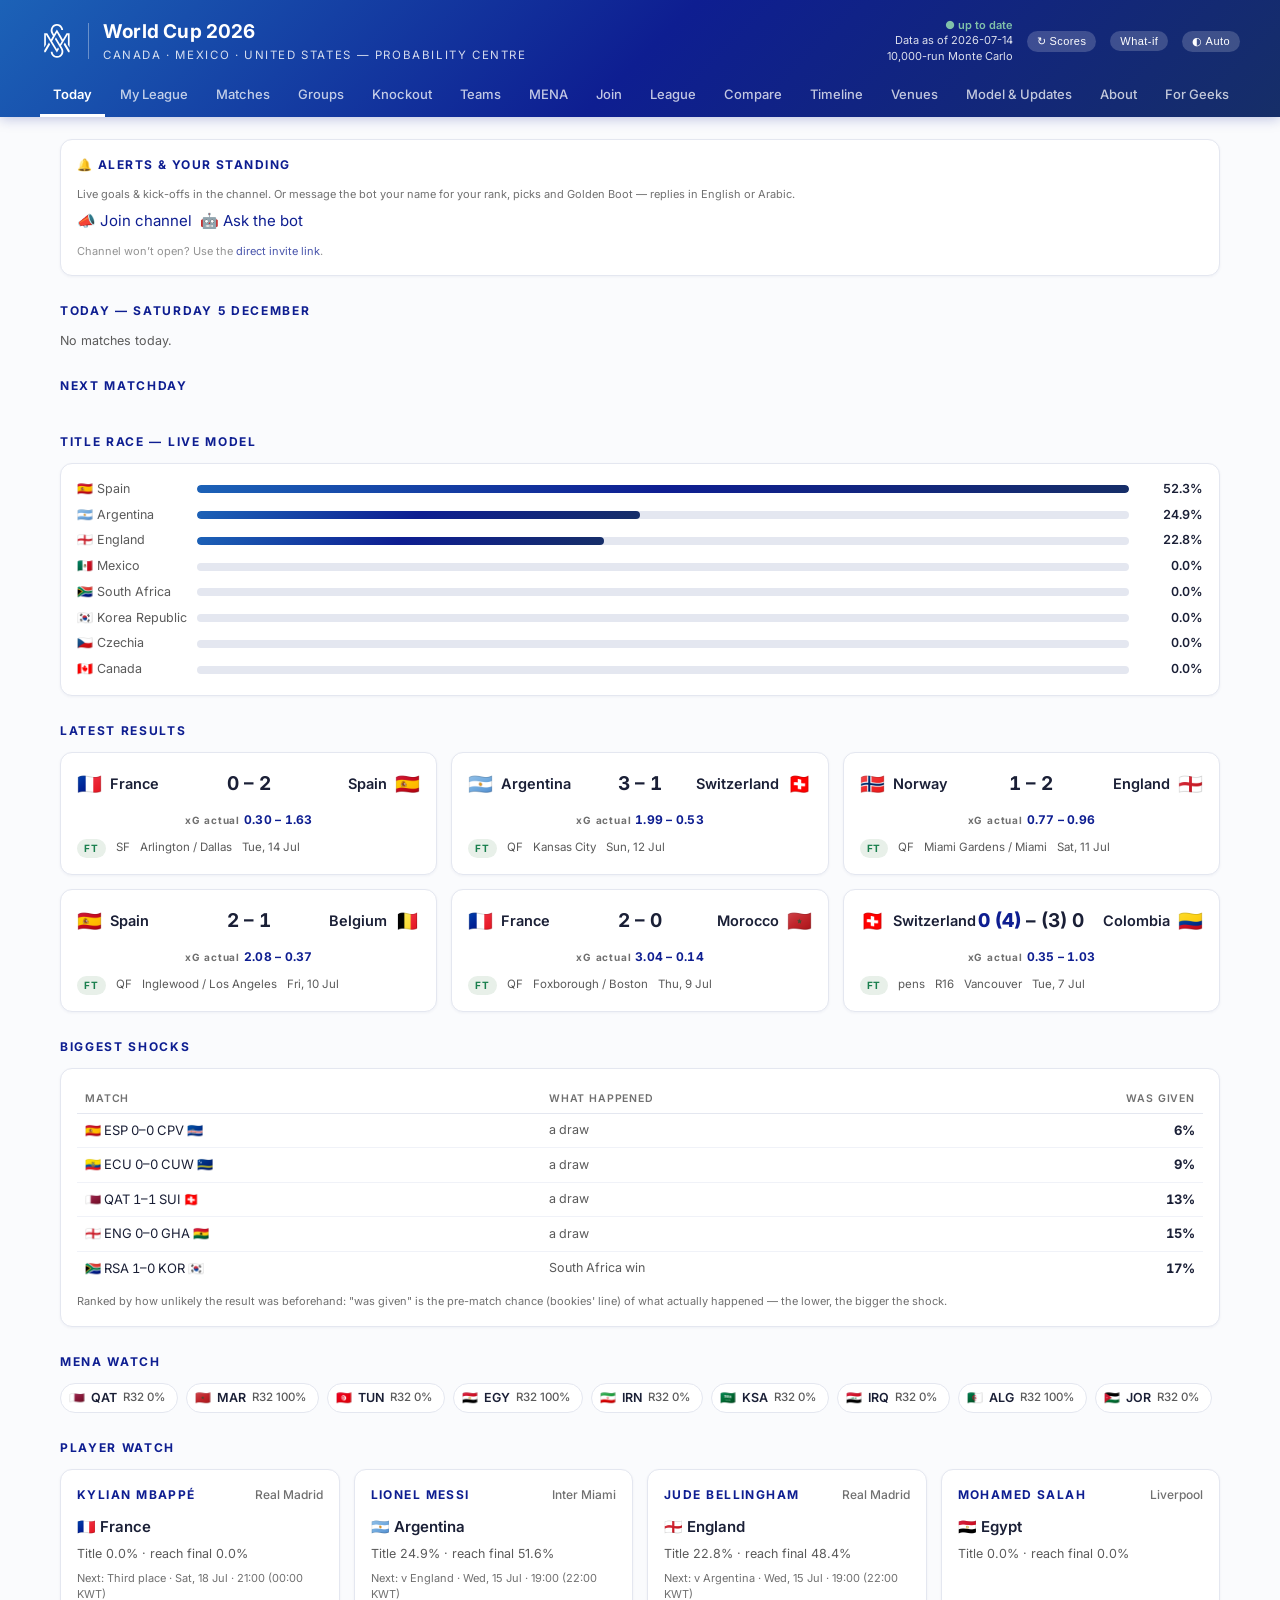
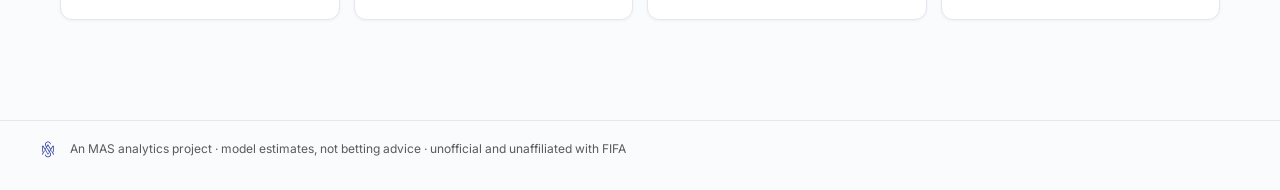
==== index.html @ 0e2cf724 "auto-update: scores + xG + props synced from ESPN feed 2026-07-14 21:00 UTC" ====
<!DOCTYPE html>
<html lang="en">
<head>
<meta charset="UTF-8">
<meta name="viewport" content="width=device-width, initial-scale=1">
<title>World Cup 2026 — Probability Centre</title>
<meta name="description" content="Live match-winner and title probabilities for the 2026 World Cup, from a 10,000-run Monte Carlo model. An MAS analytics project.">
<meta name="theme-color" content="#0E1E91">
<meta name="apple-mobile-web-app-title" content="WC26 Probability">
<link rel="apple-touch-icon" href="apple-touch-icon.png">
<!-- Add to Home Screen (PWA) -->
<link rel="manifest" href="manifest.json">
<meta name="mobile-web-app-capable" content="yes">
<meta name="apple-mobile-web-app-capable" content="yes">
<meta name="apple-mobile-web-app-status-bar-style" content="black-translucent">
<!-- Share preview (Open Graph / Twitter) -->
<meta property="og:type" content="website">
<meta property="og:site_name" content="MAS Analytics">
<meta property="og:title" content="World Cup 2026 — Probability Centre">
<meta property="og:description" content="Live title probabilities from a 10,000-run Monte Carlo model, a family predictions league, and live scores in your local time.">
<meta property="og:url" content="https://mosabs2.github.io/worldcup-2026/">
<meta property="og:image" content="https://mosabs2.github.io/worldcup-2026/og-image.png">
<meta property="og:image:width" content="1200">
<meta property="og:image:height" content="630">
<meta name="twitter:card" content="summary_large_image">
<meta name="twitter:title" content="World Cup 2026 — Probability Centre">
<meta name="twitter:description" content="Live title probabilities, a family predictions league, and live scores in your local time.">
<meta name="twitter:image" content="https://mosabs2.github.io/worldcup-2026/og-image.png">
<link rel="preconnect" href="https://fonts.googleapis.com">
<link href="https://fonts.googleapis.com/css2?family=Inter:wght@400;500;600;700&display=swap" rel="stylesheet">
<link rel="icon" href="data:image/svg+xml,%3Csvg%20width%3D%22100%25%22%20height%3D%22100%25%22%20xmlns%3D%22http%3A//www.w3.org/2000/svg%22%20viewBox%3D%2246%2046%20192%20192%22%3E%20%20%20%3Ctitle%3EMAS%20monogram%3C/title%3E%20%20%20%3Cpath%20fill%3D%22%230E1E91%22%20fill-rule%3D%22evenodd%22%20d%3D%22M%20140.199219%2046.625%20C%20128.246094%2047.042969%20117.519531%2053.328125%20111.324219%2063.648438%20C%20104.769531%2074.574219%20104.492188%2087.652344%20111.0625%20100.066406%20L%20119.1875%20114.273438%20L%20107.808594%20132.847656%20L%2087.074219%2098.292969%20L%2069.738281%2098.292969%20L%2069.738281%20178.734375%20L%2079.292969%20162.734375%20L%2079.292969%20105.859375%20L%20141.453125%20206.273438%20L%20153.191406%20186.980469%20L%20147.835938%20178.074219%20L%20141.484375%20188.96875%20L%20114.078125%20143.296875%20L%20141.464844%2095.660156%20L%20168.851562%20143.296875%20L%20159.023438%20159.679688%20L%20136.226562%20121.5625%20L%20135.53125%20122.8125%20L%20135.511719%20122.785156%20L%20131.789062%20129.554688%20L%20131.21875%20130.585938%20L%20131.222656%20130.589844%20L%20130.582031%20131.753906%20L%20152.066406%20167.71875%20L%20152.625%20168.6875%20L%20164.019531%20187.640625%20C%20169.027344%20195.988281%20169.027344%20206.355469%20164.019531%20214.707031%20C%20159.640625%20222.003906%20152.226562%20226.605469%20143.875%20227.355469%20C%20142.753906%20227.457031%20141.628906%20227.457031%20140.511719%20227.355469%20C%20132.15625%20226.605469%20124.746094%20222.003906%20120.367188%20214.707031%20C%20118.285156%20211.234375%20117.03125%20207.3125%20116.707031%20203.292969%20L%20106.390625%20203.292969%20C%20106.722656%20208.921875%20108.417969%20214.410156%20111.324219%20219.253906%20C%20117.734375%20229.941406%20129.003906%20236.328125%20141.46875%20236.328125%20C%20141.757812%20236.328125%20142.792969%20236.332031%20142.792969%20236.332031%20C%20155.253906%20236.332031%20166.523438%20229.949219%20172.933594%20219.265625%20C%20176.863281%20212.71875%20178.476562%20205.242188%20177.789062%20197.925781%20C%20177.332031%20193.085938%20176.027344%20188.132812%20173.539062%20183.957031%20L%20164.574219%20168.960938%20L%20203.636719%20105.859375%20L%20203.636719%20162.734375%20L%20204.144531%20163.582031%20L%20204.339844%20164.058594%20L%20212.160156%20177.003906%20L%20213.195312%20178.734375%20L%20213.195312%2098.292969%20L%20195.855469%2098.292969%20L%20175.117188%20132.855469%20L%20164.515625%20115.183594%20L%20163.941406%20114.183594%20L%20155.296875%2099.820312%20L%20141.46875%2076.769531%20L%20125.164062%20104.039062%20L%20122.394531%2099.113281%20L%20122.070312%2098.570312%20L%20122.085938%2098.5625%20L%20120.199219%2095.207031%20C%20115.398438%2086.089844%20115.417969%2076.25%20120.238281%2068.210938%20C%20124.496094%2061.113281%20131.621094%2056.566406%20139.683594%2055.632812%20C%20140.992188%2055.480469%20142.308594%2055.484375%20143.613281%2055.652344%20C%20151.554688%2056.667969%20158.546875%2061.191406%20162.75%2068.199219%20C%20164.859375%2071.710938%20166.117188%2075.667969%20166.429688%2079.71875%20L%20176.546875%2079.71875%20C%20176.226562%2074.050781%20174.53125%2068.523438%20171.605469%2063.648438%20C%20165.421875%2053.347656%20154.722656%2047.0625%20142.792969%2046.625%20C%20142.367188%2046.609375%20141.933594%2046.601562%20141.496094%2046.601562%20C%20141.070312%2046.601562%20140.636719%2046.609375%20140.199219%2046.625%20M%2069.738281%20196.242188%20L%2069.738281%20205.550781%20L%2077.460938%20205.550781%20L%20103.054688%20161.226562%20L%2096.65625%20150.894531%20Z%20M%20179.890625%20161.253906%20L%20205.464844%20205.550781%20L%20213.195312%20205.550781%20L%20213.195312%20196.246094%20L%20186.15625%20151.148438%20Z%20M%20179.890625%20161.253906%22/%3E%20%3C/svg%3E">
<meta name="color-scheme" content="light dark">
<script>window.WC_BUILT_AT="2026-07-14T21:00:11Z";</script>
<script>
/* Resolve the effective theme before first paint (no flash). Stored mode is auto|light|dark. */
(function(){try{var raw=localStorage.getItem('wc26.theme.v1');var m='auto';if(raw){try{m=JSON.parse(raw);}catch(e){m=raw;}}var dark=m==='dark'||(m==='auto'&&window.matchMedia&&matchMedia('(prefers-color-scheme: dark)').matches);document.documentElement.dataset.theme=dark?'dark':'light';}catch(e){}})();
</script>
<style>
/* MAS brand: Pantone Reflex Blue #0E1E91, Cool Gray #5A5A5A, Inter.
   Gradient: linear-gradient(135deg, #1C62B7 0%, #0E1E91 50%, #162E68 100%) */
:root {
  --blue: #0E1E91;
  --blue-light: #1C62B7;
  --blue-dark: #162E68;
  --gray: #5A5A5A;
  --gray-light: #707070;   /* ~4.6:1 on --bg; darkened from #9A9A9A for WCAG AA on small text */
  --line: #E4E7F0;
  --bg: #FAFBFD;
  --card: #FFFFFF;
  --ink: #1A1F36;
  --green: #1A7F4E;
  --red: #B3261E;
  --amber: #9A6B00;
  --grad: linear-gradient(135deg, #1C62B7 0%, #0E1E91 50%, #162E68 100%);
}
/* Dark mode. The head script sets data-theme to the effective theme (auto follows the
   system setting; the header toggle overrides), so every dark rule keys off a single
   selector with no duplication. The navy --grad masthead stays brand in both modes. */
:root[data-theme="dark"] {
  color-scheme: dark;
  --blue: #7d9bff;
  --gray: #9aa3b8;
  --gray-light: #8a93a8;   /* lightened from #6b7488 for AA contrast on the dark bg */
  --line: #2a3148;
  --bg: #0d1117;
  --card: #161c2c;
  --ink: #e6e9f2;
  --green: #43d17f;
  --red: #ff8a80;
  --amber: #f2c14e;
}
:root[data-theme="dark"] .tag.ft { background: #13321f; color: #5fd58a; }
:root[data-theme="dark"] .tag.live { background: #3a1714; color: #ff9a90; }
:root[data-theme="dark"] .tag.up { background: #16204a; color: #9db4ff; }
:root[data-theme="dark"] .tag.whatif { background: #3a3112; color: #f2d680; }
:root[data-theme="dark"] .pbar .pd { background: #3a4470; }
:root[data-theme="dark"] .modal { background: var(--card); }
:root[data-theme="dark"] td.pick-hit { background: #173a23; }
:root[data-theme="dark"] td.pick-miss { background: #3a1714; }
:root[data-theme="dark"] .compare-table td.lone { background: #3a3112; box-shadow: inset 0 0 0 1px #6a5a1e; }
:root[data-theme="dark"] input, :root[data-theme="dark"] select, :root[data-theme="dark"] textarea { background: #0f1422; color: var(--ink); }
:root[data-theme="dark"] button.btn.ghost { background: transparent; }
:root[data-theme="dark"] tr.click:hover td { background: #1c2333; }
:root[data-theme="dark"] .mena-chip { background: var(--card); }
:root[data-theme="dark"] .geomap { background: linear-gradient(180deg, #0f1626 0%, #0b1019 100%); }
:root[data-theme="dark"] .geomap .land { fill: #222b42; stroke: #33405f; }
:root[data-theme="dark"] .banner { background: #2a2410; border-color: #4a3f1e; color: #f2d680; }
* { box-sizing: border-box; margin: 0; padding: 0; }
html { -webkit-text-size-adjust: 100%; }
body {
  font-family: 'Inter', -apple-system, BlinkMacSystemFont, 'Segoe UI', Helvetica, Arial, sans-serif;
  background: var(--bg); color: var(--ink); font-size: 15px; line-height: 1.5;
}
a { color: var(--blue); text-decoration: none; }

/* Header */
header {
  background: var(--grad); color: #fff; padding: 18px 20px 0;
  position: sticky; top: 0; z-index: 50; box-shadow: 0 2px 12px rgba(14,30,145,.25);
}
.masthead { display: flex; align-items: center; gap: 14px; max-width: 1200px; margin: 0 auto; }
.masthead .mono { width: 34px; height: 44px; flex: none; }
.masthead .lockup-divider { width: 1px; height: 36px; background: rgba(255,255,255,.35); flex: none; }
.masthead .ball { width: 30px; height: 30px; flex: none; opacity: .95; }
.masthead h1 { font-size: 19px; font-weight: 700; letter-spacing: .01em; }
.masthead .sub { font-size: 11.5px; opacity: .82; font-weight: 400; letter-spacing: .14em; text-transform: uppercase; }
.masthead .spacer { flex: 1; }
.asof { font-size: 11px; opacity: .85; text-align: right; line-height: 1.4; }
.asof .fresh { font-weight: 600; color: #9be7b4; opacity: .95; }
.asof .fresh.stale { color: #ffd34d; font-weight: 700; }
.mine-hero { display: flex; gap: 26px; flex-wrap: wrap; align-items: flex-end; }
.mine-hero .big { font-size: 30px; font-weight: 800; line-height: 1; }
.mine-hero .lab { font-size: 11px; text-transform: uppercase; letter-spacing: .08em; opacity: .7; margin-top: 4px; }
.mine-select { font-size: 15px; padding: 8px 10px; width: 100%; max-width: 340px; border-radius: 8px; }
.mine-alive { margin: 4px 0 0 18px; }
.mine-alive li { margin: 2px 0; }
.st-hit { color: #1a7f37; font-weight: 700; }
.st-miss { color: #c1121f; font-weight: 700; }
.st-live { color: #8a6d00; font-weight: 600; }
:root[data-theme="dark"] .st-hit { color: #4ac26b; }
:root[data-theme="dark"] .st-miss { color: #ff8a80; }
:root[data-theme="dark"] .st-live { color: #e4c04a; }
.whatif-pill {
  background: #FFD34D; color: #4A3A00; font-size: 11px; font-weight: 700;
  padding: 4px 10px; border-radius: 99px; cursor: pointer; border: none; letter-spacing: .04em;
}
.whatif-pill.off { background: rgba(255,255,255,.18); color: #fff; font-weight: 500; }
nav { max-width: 1200px; margin: 12px auto 0; display: flex; gap: 2px; overflow-x: auto; }
nav button {
  background: none; border: none; color: rgba(255,255,255,.75); font: inherit; font-size: 13px;
  font-weight: 500; padding: 9px 13px; cursor: pointer; border-bottom: 3px solid transparent;
  white-space: nowrap;
}
nav button.active { color: #fff; border-bottom-color: #fff; font-weight: 600; }
nav button:hover { color: #fff; }

main { max-width: 1200px; margin: 0 auto; padding: 22px 20px 60px; }
.banner {
  background: #FFF6D9; border: 1px solid #E8D48A; color: #4A3A00; border-radius: 10px;
  padding: 10px 14px; font-size: 13px; margin-bottom: 16px; display: flex; gap: 10px; align-items: center;
}
.banner button { margin-left: auto; }

/* Cards and grids */
.grid { display: grid; gap: 14px; }
.g2 { grid-template-columns: repeat(auto-fill, minmax(330px, 1fr)); }
.g3 { grid-template-columns: repeat(auto-fill, minmax(260px, 1fr)); }
.g4 { grid-template-columns: repeat(auto-fill, minmax(210px, 1fr)); }
.card {
  background: var(--card); border: 1px solid var(--line); border-radius: 12px; padding: 16px;
  box-shadow: 0 1px 3px rgba(22,46,104,.05);
}
.card h3 {
  font-size: 12px; letter-spacing: .12em; text-transform: uppercase; color: var(--blue);
  font-weight: 700; margin-bottom: 12px; display: flex; align-items: center; gap: 8px;
}
.card h3 .right { margin-left: auto; font-weight: 500; color: var(--gray-light); letter-spacing: 0; text-transform: none; }
h2.section {
  font-size: 12px; letter-spacing: .14em; text-transform: uppercase; color: var(--blue);
  font-weight: 700; margin: 26px 0 12px;
}
h2.section:first-child { margin-top: 0; }
.muted { color: var(--gray); font-size: 12.5px; }
.tiny { color: var(--gray-light); font-size: 11px; }

/* Match cards */
.match { display: flex; flex-direction: column; gap: 8px; }
.match .row { display: flex; align-items: center; gap: 10px; }
.match .team { display: flex; align-items: center; gap: 8px; flex: 1; min-width: 0; font-weight: 600; font-size: 14.5px; }
.match .team .fl { font-size: 20px; }
.match .team.away { justify-content: flex-end; text-align: right; }
.match .score { font-size: 19px; font-weight: 700; font-variant-numeric: tabular-nums; padding: 0 6px; }
/* Penalty-shootout result: the advancing side, e.g. the "(4)" in "1 (3) – (4) 1". */
.pwin { color: var(--blue); font-weight: 800; }
.match .vs { color: var(--gray-light); font-size: 12px; padding: 0 6px; }
.match .xg-line { text-align: center; font-size: 12px; font-weight: 700; color: var(--blue); font-variant-numeric: tabular-nums; letter-spacing: .02em; margin: 4px 0 2px; }
.match .xg-line .lab { color: var(--gray-light); font-weight: 700; letter-spacing: .08em; font-size: 10px; }
.match .xg-line.xg-pending { color: var(--gray-light); font-weight: 600; }
td.xg-up { color: #1f9b54; font-weight: 700; }
td.xg-down { color: #cc5b4e; font-weight: 700; }
table.shocks td:first-child { white-space: nowrap; }
.xg-block .frow { display: flex; align-items: center; gap: 10px; margin: 7px 0; }
.xg-block .frow .fl-label { min-width: 150px; color: var(--ink); font-weight: 600; }
.xg-block .frow .hbar { flex: 1; height: 12px; }
.xg-block .frow .num { min-width: 48px; text-align: right; font-variant-numeric: tabular-nums; font-weight: 700; }
.match .meta { font-size: 11.5px; color: var(--gray); display: flex; gap: 10px; flex-wrap: wrap; }
.tag { font-size: 10px; font-weight: 700; letter-spacing: .08em; padding: 2px 7px; border-radius: 99px; text-transform: uppercase; }
.tag.ft { background: #E8F0E9; color: var(--green); }
.tag.live { background: #FDE9E7; color: var(--red); }
.tag.up { background: #EAEDFB; color: var(--blue); }
.tag.whatif { background: #FFF1BF; color: #6B5200; }

/* Probability bars */
.pbar { display: flex; height: 9px; border-radius: 99px; overflow: hidden; background: var(--line); }
.pbar .p1 { background: var(--blue); }
.pbar .pd { background: #C3CBE8; }
.pbar .p2 { background: var(--blue-light); opacity: .55; }
.plabels { display: flex; justify-content: space-between; font-size: 11px; color: var(--gray); margin-top: 3px; font-variant-numeric: tabular-nums; }
.hbar { height: 8px; border-radius: 99px; background: var(--line); overflow: hidden; }
.hbar > div { height: 100%; background: var(--grad); border-radius: 99px; }

/* Tables */
table { width: 100%; border-collapse: collapse; font-size: 13px; font-variant-numeric: tabular-nums; }
th { text-align: left; font-size: 10.5px; letter-spacing: .08em; text-transform: uppercase; color: var(--gray-light); font-weight: 600; padding: 6px 8px; border-bottom: 1px solid var(--line); }
td { padding: 7px 8px; border-bottom: 1px solid #F0F2F8; }
tr:last-child td { border-bottom: none; }
th.num, td.num { text-align: right; }
tr.click { cursor: pointer; }
tr.click:hover td { background: #F5F7FD; }
tr.qual td:first-child { box-shadow: inset 3px 0 0 var(--blue); }
tr.third td:first-child { box-shadow: inset 3px 0 0 #9BB0E8; }
.teamcell { display: flex; align-items: center; gap: 7px; font-weight: 600; white-space: nowrap; min-width: 0; }
.teamcell .nm { overflow: hidden; text-overflow: ellipsis; }
/* the team column absorbs spare width and truncates; numeric columns always fit */
td:has(> .teamcell) { max-width: 0; width: 100%; overflow: hidden; }
td.num, th.num { white-space: nowrap; }
th.sortable { cursor: pointer; }
th.sortable:hover { color: var(--blue); }
th.sorted { color: var(--blue); }

/* Bracket */
.bracket { display: flex; gap: 18px; overflow-x: auto; padding-bottom: 12px; }
.bracket .round { min-width: 215px; display: flex; flex-direction: column; gap: 10px; }
.bracket .round h4 { font-size: 11px; letter-spacing: .1em; text-transform: uppercase; color: var(--blue); margin-bottom: 2px; }
.bk { background: var(--card); border: 1px solid var(--line); border-radius: 9px; padding: 9px 11px; font-size: 13px; }
.bk .t { display: flex; align-items: center; gap: 7px; padding: 2.5px 0; }
.bk .t .pct { margin-left: auto; color: var(--gray); font-size: 11.5px; font-variant-numeric: tabular-nums; }
.bk .t.w { font-weight: 700; }
.bk .lbl { font-size: 10px; color: var(--gray-light); margin-bottom: 3px; }

/* Funnel (team modal) */
.funnel { display: flex; flex-direction: column; gap: 7px; }
.funnel .frow { display: grid; grid-template-columns: 110px 1fr 64px; align-items: center; gap: 10px; font-size: 12.5px; }
.funnel .frow .fl-label { color: var(--gray); }
.funnel .frow .num { text-align: right; font-variant-numeric: tabular-nums; font-weight: 600; }

/* Modal */
.modal-bg { position: fixed; inset: 0; background: rgba(22,31,54,.45); z-index: 100; display: flex; align-items: flex-start; justify-content: center; padding: 40px 16px; overflow-y: auto; }
.modal { background: #fff; border-radius: 14px; max-width: 660px; width: 100%; padding: 22px; position: relative; box-shadow: 0 18px 50px rgba(22,46,104,.3); }
.modal .close { position: absolute; top: 12px; right: 14px; background: none; border: none; font-size: 22px; color: var(--gray-light); cursor: pointer; }
.modal h2 { font-size: 17px; margin-bottom: 4px; display: flex; align-items: center; gap: 9px; }

/* Forms */
input, select, textarea, button.btn {
  font: inherit; font-size: 13.5px; border: 1px solid var(--line); border-radius: 8px;
  padding: 8px 10px; background: #fff; color: var(--ink);
}
textarea { width: 100%; min-height: 84px; font-family: ui-monospace, SFMono-Regular, Menlo, monospace; font-size: 12px; }
button.btn { background: var(--blue); color: #fff; border: none; font-weight: 600; cursor: pointer; padding: 9px 16px; }
button.btn:hover { background: var(--blue-dark); }
button.btn.ghost { background: #fff; color: var(--blue); border: 1px solid var(--blue); }
button.btn.small { padding: 5px 11px; font-size: 12px; }
.formrow { display: flex; gap: 8px; align-items: center; flex-wrap: wrap; margin-bottom: 10px; }
.picks-grid { display: grid; grid-template-columns: repeat(auto-fill, minmax(150px, 1fr)); gap: 8px; }
.picks-grid label { font-size: 11px; color: var(--gray); display: block; margin-bottom: 2px; }
code.codebox {
  display: block; background: #F4F6FB; border: 1px solid var(--line); border-radius: 8px;
  padding: 10px; font-size: 11px; word-break: break-all; font-family: ui-monospace, Menlo, monospace;
}

/* Timeline chart */
.chart-wrap { overflow-x: auto; }
.legend { display: flex; flex-wrap: wrap; gap: 10px; font-size: 12px; margin-top: 10px; }
.legend span { display: flex; align-items: center; gap: 5px; }
.legend i { width: 10px; height: 10px; border-radius: 2px; display: inline-block; }

/* Venue map */
.vmap { width: 100%; height: auto; background: #F2F5FB; border-radius: 10px; border: 1px solid var(--line); }
.vmap circle { fill: var(--blue); }
.vmap text { font-size: 9px; fill: var(--gray); font-family: Inter, sans-serif; }
.geomap { width: 100%; height: auto; background: linear-gradient(180deg, #F7F9FE 0%, #EDF1FA 100%); border-radius: 12px; border: 1px solid var(--line); }
.geomap .land { fill: #E3E9F7; stroke: #B9C5E6; stroke-width: 1; vector-effect: non-scaling-stroke; }
.geomap .venue { fill: var(--blue); stroke: #fff; stroke-width: 1.5; cursor: pointer; vector-effect: non-scaling-stroke; }
.geomap .venue:hover { fill: var(--blue-light); }
.geomap .vlabel { font-size: 10px; fill: var(--ink); font-family: Inter, sans-serif; font-weight: 600; paint-order: stroke; stroke: rgba(255,255,255,.85); stroke-width: 3px; pointer-events: none; }
.geomap .today-ring { fill: none; stroke: var(--blue); stroke-width: 2; vector-effect: non-scaling-stroke; animation: vpulse 1.8s ease-out infinite; transform-box: fill-box; transform-origin: center; }
@keyframes vpulse { 0% { transform: scale(.6); opacity: .9; } 100% { transform: scale(2.2); opacity: 0; } }

/* MENA */
.mena-strip { display: flex; gap: 8px; flex-wrap: wrap; }
.mena-chip { display: flex; align-items: center; gap: 6px; background: #fff; border: 1px solid var(--line); border-radius: 99px; padding: 5px 12px 5px 8px; font-size: 12.5px; font-weight: 600; cursor: pointer; }
.mena-chip .pct { color: var(--gray); font-weight: 500; font-size: 11.5px; }

/* Footer */
footer { border-top: 1px solid var(--line); margin-top: 40px; padding: 18px 20px 30px; }
footer .inner { max-width: 1200px; margin: 0 auto; display: flex; gap: 14px; align-items: center; color: var(--gray); font-size: 12px; flex-wrap: wrap; }
footer .mono-foot { width: 16px; height: 21px; opacity: .8; }

.spin { text-align: center; color: var(--gray); padding: 40px 0; font-size: 13px; }

td.pick-hit { background: #E8F0E9; }
td.pick-miss { background: #FDE9E7; }
tr.exhibition-row td { background: #FBF6E3; }
tr.exhibition-row td:first-child { box-shadow: inset 3px 0 0 #C7A234; color: #9A6B00; }
.exh-badge { display: inline-block; margin-left: 7px; font-size: 9px; font-weight: 700; letter-spacing: .08em; color: #9A6B00; background: #F3E6BC; padding: 1px 6px; border-radius: 99px; vertical-align: middle; }
.selections th.exh-col { color: #9A6B00; background: #FBF6E3; }
.selections th { white-space: nowrap; }
.selections td { white-space: nowrap; }

.toast {
  position: fixed; bottom: 28px; left: 50%; transform: translateX(-50%);
  background: var(--blue-dark); color: #fff; font-size: 13px; padding: 10px 18px;
  border-radius: 99px; box-shadow: 0 6px 24px rgba(22,46,104,.35); z-index: 200;
  opacity: 0; transition: opacity .25s; max-width: 90vw; text-align: center;
}
.toast.show { opacity: 1; }

@media (max-width: 640px) {
  .masthead h1 { font-size: 15px; }
  .masthead .sub { display: none; }
  .masthead .lockup-divider { display: none; }
  /* let the masthead wrap on phones so the control pills aren't cut off the edge,
     and drop the freshness/as-of block onto its own full-width, left-aligned line
     instead of being squeezed between the title and the buttons. */
  .masthead { flex-wrap: wrap; gap: 6px; row-gap: 10px; }
  .masthead .spacer { display: none; }
  .masthead .mono { width: 30px; height: 38px; }
  .asof { order: 10; flex-basis: 100%; text-align: left; font-size: 11px; opacity: .9; }
  .whatif-pill { padding: 5px 8px; font-size: 10px; letter-spacing: 0; }
  main { padding: 16px 12px 50px; }
  nav button { padding: 9px 10px; font-size: 12.5px; }
  .card { overflow-x: auto; }   /* wide tables scroll inside their card instead of clipping */
  table { font-size: 12px; }
  .g2, .g3 { grid-template-columns: 1fr; }
  input, select, textarea { font-size: 16px; }   /* stop iOS Safari auto-zooming on focus */
}

/* Print: clean MAS-brand snapshot of the active view */
@media print {
  header { position: static; box-shadow: none; -webkit-print-color-adjust: exact; print-color-adjust: exact; }
  nav, .whatif-pill, .banner button, button.btn, .no-print { display: none !important; }
  body { background: #fff; font-size: 12px; }
  .card { box-shadow: none; break-inside: avoid; }
  main { max-width: none; padding: 14px 0; }
  .pbar, .hbar, .tag, .bk { -webkit-print-color-adjust: exact; print-color-adjust: exact; }
}

/* Compare picks tab */
.subh { font-size: 11px; letter-spacing: .12em; text-transform: uppercase; color: var(--gray-light); font-weight: 700; margin-bottom: 6px; }
.cell-team { display: inline-flex; align-items: center; gap: 5px; }
.cell-team .fl { font-size: 15px; }
.champ-split .row { display: flex; align-items: center; gap: 10px; padding: 6px 0; border-bottom: 1px solid #F0F2F8; }
.champ-split .row:last-child { border-bottom: none; }
.champ-split .ct { font-weight: 700; color: var(--blue); min-width: 24px; text-align: right; flex: none; }
.champ-split .bar { height: 8px; background: var(--blue); border-radius: 99px; flex: none; }
.champ-split .who { color: var(--gray); font-size: 11.5px; overflow: hidden; text-overflow: ellipsis; white-space: nowrap; flex: 1; min-width: 0; }
.lone-badge { color: #6B5200; font-weight: 700; }
.compare-wrap { overflow-x: auto; -webkit-overflow-scrolling: touch; }
.compare-table { min-width: 760px; font-size: 12px; }
.compare-table th, .compare-table td { white-space: nowrap; padding: 6px 7px; }
.compare-table td.nm-cell, .compare-table th.nm-cell { position: sticky; left: 0; background: var(--card); font-weight: 600; box-shadow: 1px 0 0 var(--line); z-index: 1; }
.compare-table tr.exhibition-row td.nm-cell { background: #FBF6E3; }
.compare-table td.lone { background: #FFF1BF; box-shadow: inset 0 0 0 1px #E0C04A; }

</style>
</head>
<body>
<header>
  <div class="masthead">
    <div class="mono"><svg width="100%" height="100%" xmlns="http://www.w3.org/2000/svg" viewBox="46 46 192 192">
  <title>MAS monogram</title>
  <path fill="#FFFFFF" fill-rule="evenodd" d="M 140.199219 46.625 C 128.246094 47.042969 117.519531 53.328125 111.324219 63.648438 C 104.769531 74.574219 104.492188 87.652344 111.0625 100.066406 L 119.1875 114.273438 L 107.808594 132.847656 L 87.074219 98.292969 L 69.738281 98.292969 L 69.738281 178.734375 L 79.292969 162.734375 L 79.292969 105.859375 L 141.453125 206.273438 L 153.191406 186.980469 L 147.835938 178.074219 L 141.484375 188.96875 L 114.078125 143.296875 L 141.464844 95.660156 L 168.851562 143.296875 L 159.023438 159.679688 L 136.226562 121.5625 L 135.53125 122.8125 L 135.511719 122.785156 L 131.789062 129.554688 L 131.21875 130.585938 L 131.222656 130.589844 L 130.582031 131.753906 L 152.066406 167.71875 L 152.625 168.6875 L 164.019531 187.640625 C 169.027344 195.988281 169.027344 206.355469 164.019531 214.707031 C 159.640625 222.003906 152.226562 226.605469 143.875 227.355469 C 142.753906 227.457031 141.628906 227.457031 140.511719 227.355469 C 132.15625 226.605469 124.746094 222.003906 120.367188 214.707031 C 118.285156 211.234375 117.03125 207.3125 116.707031 203.292969 L 106.390625 203.292969 C 106.722656 208.921875 108.417969 214.410156 111.324219 219.253906 C 117.734375 229.941406 129.003906 236.328125 141.46875 236.328125 C 141.757812 236.328125 142.792969 236.332031 142.792969 236.332031 C 155.253906 236.332031 166.523438 229.949219 172.933594 219.265625 C 176.863281 212.71875 178.476562 205.242188 177.789062 197.925781 C 177.332031 193.085938 176.027344 188.132812 173.539062 183.957031 L 164.574219 168.960938 L 203.636719 105.859375 L 203.636719 162.734375 L 204.144531 163.582031 L 204.339844 164.058594 L 212.160156 177.003906 L 213.195312 178.734375 L 213.195312 98.292969 L 195.855469 98.292969 L 175.117188 132.855469 L 164.515625 115.183594 L 163.941406 114.183594 L 155.296875 99.820312 L 141.46875 76.769531 L 125.164062 104.039062 L 122.394531 99.113281 L 122.070312 98.570312 L 122.085938 98.5625 L 120.199219 95.207031 C 115.398438 86.089844 115.417969 76.25 120.238281 68.210938 C 124.496094 61.113281 131.621094 56.566406 139.683594 55.632812 C 140.992188 55.480469 142.308594 55.484375 143.613281 55.652344 C 151.554688 56.667969 158.546875 61.191406 162.75 68.199219 C 164.859375 71.710938 166.117188 75.667969 166.429688 79.71875 L 176.546875 79.71875 C 176.226562 74.050781 174.53125 68.523438 171.605469 63.648438 C 165.421875 53.347656 154.722656 47.0625 142.792969 46.625 C 142.367188 46.609375 141.933594 46.601562 141.496094 46.601562 C 141.070312 46.601562 140.636719 46.609375 140.199219 46.625 M 69.738281 196.242188 L 69.738281 205.550781 L 77.460938 205.550781 L 103.054688 161.226562 L 96.65625 150.894531 Z M 179.890625 161.253906 L 205.464844 205.550781 L 213.195312 205.550781 L 213.195312 196.246094 L 186.15625 151.148438 Z M 179.890625 161.253906"/>
</svg></div>
    <div class="lockup-divider"></div>
    <div>
      <h1>World Cup 2026</h1>
      <div class="sub">Canada · Mexico · United States — Probability Centre</div>
    </div>
    <div class="spacer"></div>
    <div class="asof" id="asof"></div>
    <button class="whatif-pill off" id="refresh" title="Pull the latest final scores from the public feed">↻ Scores</button>
    <button class="whatif-pill off" id="whatif">What-if</button>
    <button class="whatif-pill off" id="theme" title="Theme: Auto, Dark or Light — tap to cycle">◐ Auto</button>
  </div>
  <nav id="nav"></nav>
</header>
<div id="banner" class="banner" style="display:none"></div>
<main id="view"></main>
<footer>
  <div class="inner">
    <div class="mono-foot"><svg width="100%" height="100%" xmlns="http://www.w3.org/2000/svg" viewBox="46 46 192 192">
  <title>MAS monogram</title>
  <path fill="#0E1E91" fill-rule="evenodd" d="M 140.199219 46.625 C 128.246094 47.042969 117.519531 53.328125 111.324219 63.648438 C 104.769531 74.574219 104.492188 87.652344 111.0625 100.066406 L 119.1875 114.273438 L 107.808594 132.847656 L 87.074219 98.292969 L 69.738281 98.292969 L 69.738281 178.734375 L 79.292969 162.734375 L 79.292969 105.859375 L 141.453125 206.273438 L 153.191406 186.980469 L 147.835938 178.074219 L 141.484375 188.96875 L 114.078125 143.296875 L 141.464844 95.660156 L 168.851562 143.296875 L 159.023438 159.679688 L 136.226562 121.5625 L 135.53125 122.8125 L 135.511719 122.785156 L 131.789062 129.554688 L 131.21875 130.585938 L 131.222656 130.589844 L 130.582031 131.753906 L 152.066406 167.71875 L 152.625 168.6875 L 164.019531 187.640625 C 169.027344 195.988281 169.027344 206.355469 164.019531 214.707031 C 159.640625 222.003906 152.226562 226.605469 143.875 227.355469 C 142.753906 227.457031 141.628906 227.457031 140.511719 227.355469 C 132.15625 226.605469 124.746094 222.003906 120.367188 214.707031 C 118.285156 211.234375 117.03125 207.3125 116.707031 203.292969 L 106.390625 203.292969 C 106.722656 208.921875 108.417969 214.410156 111.324219 219.253906 C 117.734375 229.941406 129.003906 236.328125 141.46875 236.328125 C 141.757812 236.328125 142.792969 236.332031 142.792969 236.332031 C 155.253906 236.332031 166.523438 229.949219 172.933594 219.265625 C 176.863281 212.71875 178.476562 205.242188 177.789062 197.925781 C 177.332031 193.085938 176.027344 188.132812 173.539062 183.957031 L 164.574219 168.960938 L 203.636719 105.859375 L 203.636719 162.734375 L 204.144531 163.582031 L 204.339844 164.058594 L 212.160156 177.003906 L 213.195312 178.734375 L 213.195312 98.292969 L 195.855469 98.292969 L 175.117188 132.855469 L 164.515625 115.183594 L 163.941406 114.183594 L 155.296875 99.820312 L 141.46875 76.769531 L 125.164062 104.039062 L 122.394531 99.113281 L 122.070312 98.570312 L 122.085938 98.5625 L 120.199219 95.207031 C 115.398438 86.089844 115.417969 76.25 120.238281 68.210938 C 124.496094 61.113281 131.621094 56.566406 139.683594 55.632812 C 140.992188 55.480469 142.308594 55.484375 143.613281 55.652344 C 151.554688 56.667969 158.546875 61.191406 162.75 68.199219 C 164.859375 71.710938 166.117188 75.667969 166.429688 79.71875 L 176.546875 79.71875 C 176.226562 74.050781 174.53125 68.523438 171.605469 63.648438 C 165.421875 53.347656 154.722656 47.0625 142.792969 46.625 C 142.367188 46.609375 141.933594 46.601562 141.496094 46.601562 C 141.070312 46.601562 140.636719 46.609375 140.199219 46.625 M 69.738281 196.242188 L 69.738281 205.550781 L 77.460938 205.550781 L 103.054688 161.226562 L 96.65625 150.894531 Z M 179.890625 161.253906 L 205.464844 205.550781 L 213.195312 205.550781 L 213.195312 196.246094 L 186.15625 151.148438 Z M 179.890625 161.253906"/>
</svg></div>
    <span>An MAS analytics project · model estimates, not betting advice · unofficial and unaffiliated with FIFA</span>
  </div>
</footer>
<script>
const WC_DATA = {
 "meta": {
  "title": "World Cup 2026 — Probability Centre",
  "version": "1.0",
  "asOf": "2026-07-14",
  "asOfNote": "Results through 101 matches, auto-synced from the ESPN public feed 2026-07-14 21:00 UTC. Probabilities recompute in your browser from this data.",
  "sources": [
   {
    "name": "FIFA fixtures and standings",
    "url": "https://www.fifa.com/en/tournaments/mens/worldcup/canadamexicousa2026/scores-fixtures"
   },
   {
    "name": "Base ratings: Elo-style ratings derived from FIFA rankings (11 June 2026 snapshot)",
    "url": "https://www.fifa.com/en/ranking/men"
   }
  ],
  "bracketNote": "R32 slots in official bracket order (FIFA match numbers); sequential pairing reproduces the official R16/QF/SF routing to the 19 July MetLife final. Verified against the published knockout schedule, 12 June 2026."
 },
 "teams": [
  {
   "code": "MEX",
   "name": "Mexico",
   "flag": "🇲🇽",
   "group": "A",
   "fifaRank": 14,
   "confed": "CONCACAF",
   "baseRating": 1978.0,
   "preProb": 1.72,
   "marketProb": 1.28
  },
  {
   "code": "RSA",
   "name": "South Africa",
   "flag": "🇿🇦",
   "group": "A",
   "fifaRank": 60,
   "confed": "CAF",
   "baseRating": 1732.4,
   "preProb": 0.06,
   "marketProb": 0.08
  },
  {
   "code": "KOR",
   "name": "Korea Republic",
   "flag": "🇰🇷",
   "group": "A",
   "fifaRank": 25,
   "confed": "AFC",
   "baseRating": 1883.8,
   "preProb": 0.39,
   "marketProb": 0.21
  },
  {
   "code": "CZE",
   "name": "Czechia",
   "flag": "🇨🇿",
   "group": "A",
   "fifaRank": 40,
   "confed": "UEFA",
   "baseRating": 1824.7,
   "preProb": 0.42,
   "marketProb": 0.34
  },
  {
   "code": "CAN",
   "name": "Canada",
   "flag": "🇨🇦",
   "group": "B",
   "fifaRank": 30,
   "confed": "CONCACAF",
   "baseRating": 1890.4,
   "preProb": 0.55,
   "marketProb": 0.42
  },
  {
   "code": "BIH",
   "name": "Bosnia and Herzegovina",
   "flag": "🇧🇦",
   "group": "B",
   "fifaRank": 64,
   "confed": "UEFA",
   "baseRating": 1721.7,
   "preProb": 0.2,
   "marketProb": 0.17
  },
  {
   "code": "QAT",
   "name": "Qatar",
   "flag": "🇶🇦",
   "group": "B",
   "fifaRank": 56,
   "confed": "AFC",
   "baseRating": 1750.8,
   "preProb": 0.12,
   "marketProb": 0.06
  },
  {
   "code": "SUI",
   "name": "Switzerland",
   "flag": "🇨🇭",
   "group": "B",
   "fifaRank": 19,
   "confed": "UEFA",
   "baseRating": 1931.3,
   "preProb": 1.43,
   "marketProb": 1.28
  },
  {
   "code": "BRA",
   "name": "Brazil",
   "flag": "🇧🇷",
   "group": "C",
   "fifaRank": 6,
   "confed": "CONMEBOL",
   "baseRating": 2032.3,
   "preProb": 6.8,
   "marketProb": 8.03
  },
  {
   "code": "MAR",
   "name": "Morocco",
   "flag": "🇲🇦",
   "group": "C",
   "fifaRank": 7,
   "confed": "CAF",
   "baseRating": 1987.0,
   "preProb": 1.92,
   "marketProb": 1.65
  },
  {
   "code": "HAI",
   "name": "Haiti",
   "flag": "🇭🇹",
   "group": "C",
   "fifaRank": 83,
   "confed": "CONCACAF",
   "baseRating": 1640.0,
   "preProb": 0.05,
   "marketProb": 0.03
  },
  {
   "code": "SCO",
   "name": "Scotland",
   "flag": "🏴󠁧󠁢󠁳󠁣󠁴󠁿",
   "group": "C",
   "fifaRank": 42,
   "confed": "UEFA",
   "baseRating": 1816.7,
   "preProb": 0.42,
   "marketProb": 0.42
  },
  {
   "code": "USA",
   "name": "United States",
   "flag": "🇺🇸",
   "group": "D",
   "fifaRank": 17,
   "confed": "CONCACAF",
   "baseRating": 1962.7,
   "preProb": 1.51,
   "marketProb": 1.39
  },
  {
   "code": "PAR",
   "name": "Paraguay",
   "flag": "🇵🇾",
   "group": "D",
   "fifaRank": 41,
   "confed": "CONMEBOL",
   "baseRating": 1819.2,
   "preProb": 0.37,
   "marketProb": 0.28
  },
  {
   "code": "AUS",
   "name": "Australia",
   "flag": "🇦🇺",
   "group": "D",
   "fifaRank": 27,
   "confed": "AFC",
   "baseRating": 1872.0,
   "preProb": 0.27,
   "marketProb": 0.14
  },
  {
   "code": "TUR",
   "name": "Türkiye",
   "flag": "🇹🇷",
   "group": "D",
   "fifaRank": 22,
   "confed": "UEFA",
   "baseRating": 1911.9,
   "preProb": 1.04,
   "marketProb": 0.93
  },
  {
   "code": "GER",
   "name": "Germany",
   "flag": "🇩🇪",
   "group": "E",
   "fifaRank": 10,
   "confed": "UEFA",
   "baseRating": 2010.1,
   "preProb": 5.73,
   "marketProb": 5.62
  },
  {
   "code": "CUW",
   "name": "Curaçao",
   "flag": "🇨🇼",
   "group": "E",
   "fifaRank": 82,
   "confed": "CONCACAF",
   "baseRating": 1644.0,
   "preProb": 0.05,
   "marketProb": 0.03
  },
  {
   "code": "CIV",
   "name": "Côte d'Ivoire",
   "flag": "🇨🇮",
   "group": "E",
   "fifaRank": 33,
   "confed": "CAF",
   "baseRating": 1853.6,
   "preProb": 0.45,
   "marketProb": 0.34
  },
  {
   "code": "ECU",
   "name": "Ecuador",
   "flag": "🇪🇨",
   "group": "E",
   "fifaRank": 23,
   "confed": "CONMEBOL",
   "baseRating": 1909.4,
   "preProb": 1.11,
   "marketProb": 1.04
  },
  {
   "code": "NED",
   "name": "Netherlands",
   "flag": "🇳🇱",
   "group": "F",
   "fifaRank": 8,
   "confed": "UEFA",
   "baseRating": 2007.5,
   "preProb": 4.23,
   "marketProb": 4.01
  },
  {
   "code": "JPN",
   "name": "Japan",
   "flag": "🇯🇵",
   "group": "F",
   "fifaRank": 18,
   "confed": "AFC",
   "baseRating": 1935.5,
   "preProb": 1.44,
   "marketProb": 1.5
  },
  {
   "code": "SWE",
   "name": "Sweden",
   "flag": "🇸🇪",
   "group": "F",
   "fifaRank": 38,
   "confed": "UEFA",
   "baseRating": 1840.3,
   "preProb": 0.7,
   "marketProb": 0.7
  },
  {
   "code": "TUN",
   "name": "Tunisia",
   "flag": "🇹🇳",
   "group": "F",
   "fifaRank": 45,
   "confed": "CAF",
   "baseRating": 1799.0,
   "preProb": 0.24,
   "marketProb": 0.16
  },
  {
   "code": "BEL",
   "name": "Belgium",
   "flag": "🇧🇪",
   "group": "G",
   "fifaRank": 9,
   "confed": "UEFA",
   "baseRating": 1986.3,
   "preProb": 2.47,
   "marketProb": 2.06
  },
  {
   "code": "EGY",
   "name": "Egypt",
   "flag": "🇪🇬",
   "group": "G",
   "fifaRank": 29,
   "confed": "CAF",
   "baseRating": 1868.7,
   "preProb": 0.42,
   "marketProb": 0.28
  },
  {
   "code": "IRN",
   "name": "IR Iran",
   "flag": "🇮🇷",
   "group": "G",
   "fifaRank": 20,
   "confed": "AFC",
   "baseRating": 1901.3,
   "preProb": 0.31,
   "marketProb": 0.12
  },
  {
   "code": "NZL",
   "name": "New Zealand",
   "flag": "🇳🇿",
   "group": "G",
   "fifaRank": 85,
   "confed": "OFC",
   "baseRating": 1632.8,
   "preProb": 0.07,
   "marketProb": 0.05
  },
  {
   "code": "ESP",
   "name": "Spain",
   "flag": "🇪🇸",
   "group": "H",
   "fifaRank": 2,
   "confed": "UEFA",
   "baseRating": 2075.3,
   "preProb": 13.83,
   "marketProb": 15.33
  },
  {
   "code": "CPV",
   "name": "Cabo Verde",
   "flag": "🇨🇻",
   "group": "H",
   "fifaRank": 67,
   "confed": "CAF",
   "baseRating": 1706.8,
   "preProb": 0.12,
   "marketProb": 0.08
  },
  {
   "code": "KSA",
   "name": "Saudi Arabia",
   "flag": "🇸🇦",
   "group": "H",
   "fifaRank": 61,
   "confed": "AFC",
   "baseRating": 1731.5,
   "preProb": 0.14,
   "marketProb": 0.09
  },
  {
   "code": "URU",
   "name": "Uruguay",
   "flag": "🇺🇾",
   "group": "H",
   "fifaRank": 16,
   "confed": "CONMEBOL",
   "baseRating": 1944.5,
   "preProb": 1.5,
   "marketProb": 1.28
  },
  {
   "code": "FRA",
   "name": "France",
   "flag": "🇫🇷",
   "group": "I",
   "fifaRank": 3,
   "confed": "UEFA",
   "baseRating": 2069.1,
   "preProb": 13.09,
   "marketProb": 14.66
  },
  {
   "code": "SEN",
   "name": "Senegal",
   "flag": "🇸🇳",
   "group": "I",
   "fifaRank": 15,
   "confed": "CAF",
   "baseRating": 1944.1,
   "preProb": 1.25,
   "marketProb": 0.93
  },
  {
   "code": "IRQ",
   "name": "Iraq",
   "flag": "🇮🇶",
   "group": "I",
   "fifaRank": 57,
   "confed": "AFC",
   "baseRating": 1746.4,
   "preProb": 0.11,
   "marketProb": 0.06
  },
  {
   "code": "NOR",
   "name": "Norway",
   "flag": "🇳🇴",
   "group": "I",
   "fifaRank": 31,
   "confed": "UEFA",
   "baseRating": 1897.3,
   "preProb": 2.39,
   "marketProb": 2.72
  },
  {
   "code": "ARG",
   "name": "Argentina",
   "flag": "🇦🇷",
   "group": "J",
   "fifaRank": 1,
   "confed": "CONMEBOL",
   "baseRating": 2063.7,
   "preProb": 9.23,
   "marketProb": 8.03
  },
  {
   "code": "ALG",
   "name": "Algeria",
   "flag": "🇩🇿",
   "group": "J",
   "fifaRank": 28,
   "confed": "CAF",
   "baseRating": 1871.8,
   "preProb": 0.39,
   "marketProb": 0.24
  },
  {
   "code": "AUT",
   "name": "Austria",
   "flag": "🇦🇹",
   "group": "J",
   "fifaRank": 24,
   "confed": "UEFA",
   "baseRating": 1894.8,
   "preProb": 0.64,
   "marketProb": 0.56
  },
  {
   "code": "JOR",
   "name": "Jordan",
   "flag": "🇯🇴",
   "group": "J",
   "fifaRank": 63,
   "confed": "AFC",
   "baseRating": 1720.8,
   "preProb": 0.07,
   "marketProb": 0.03
  },
  {
   "code": "POR",
   "name": "Portugal",
   "flag": "🇵🇹",
   "group": "K",
   "fifaRank": 5,
   "confed": "UEFA",
   "baseRating": 2042.0,
   "preProb": 7.94,
   "marketProb": 9.37
  },
  {
   "code": "COD",
   "name": "Congo DR",
   "flag": "🇨🇩",
   "group": "K",
   "fifaRank": 46,
   "confed": "CAF",
   "baseRating": 1792.2,
   "preProb": 0.16,
   "marketProb": 0.09
  },
  {
   "code": "UZB",
   "name": "Uzbekistan",
   "flag": "🇺🇿",
   "group": "K",
   "fifaRank": 50,
   "confed": "AFC",
   "baseRating": 1774.8,
   "preProb": 0.12,
   "marketProb": 0.06
  },
  {
   "code": "COL",
   "name": "Colombia",
   "flag": "🇨🇴",
   "group": "K",
   "fifaRank": 13,
   "confed": "CONMEBOL",
   "baseRating": 1967.4,
   "preProb": 2.24,
   "marketProb": 2.05
  },
  {
   "code": "ENG",
   "name": "England",
   "flag": "🏴󠁧󠁢󠁥󠁮󠁧󠁿",
   "group": "L",
   "fifaRank": 4,
   "confed": "UEFA",
   "baseRating": 2056.7,
   "preProb": 10.52,
   "marketProb": 10.54
  },
  {
   "code": "CRO",
   "name": "Croatia",
   "flag": "🇭🇷",
   "group": "L",
   "fifaRank": 11,
   "confed": "UEFA",
   "baseRating": 1961.9,
   "preProb": 1.35,
   "marketProb": 0.93
  },
  {
   "code": "GHA",
   "name": "Ghana",
   "flag": "🇬🇭",
   "group": "L",
   "fifaRank": 73,
   "confed": "CAF",
   "baseRating": 1687.4,
   "preProb": 0.25,
   "marketProb": 0.28
  },
  {
   "code": "PAN",
   "name": "Panama",
   "flag": "🇵🇦",
   "group": "L",
   "fifaRank": 34,
   "confed": "CONCACAF",
   "baseRating": 1841.3,
   "preProb": 0.19,
   "marketProb": 0.08
  }
 ],
 "venues": [
  {
   "id": "BCP",
   "name": "BC Place",
   "fifaName": "BC Place Vancouver",
   "city": "Vancouver",
   "country": "Canada",
   "capacity": 48821,
   "lat": 49.2767,
   "lon": -123.1119,
   "elev": 0
  },
  {
   "id": "TOR",
   "name": "BMO Field",
   "fifaName": "Toronto Stadium",
   "city": "Toronto",
   "country": "Canada",
   "capacity": 44315,
   "lat": 43.6332,
   "lon": -79.4186,
   "elev": 0
  },
  {
   "id": "MEX",
   "name": "Estadio Azteca",
   "fifaName": "Mexico City Stadium",
   "city": "Mexico City",
   "country": "Mexico",
   "capacity": 72766,
   "lat": 19.3029,
   "lon": -99.1505,
   "elev": 0
  },
  {
   "id": "GDL",
   "name": "Estadio Akron",
   "fifaName": "Guadalajara Stadium",
   "city": "Zapopan / Guadalajara",
   "country": "Mexico",
   "capacity": 44330,
   "lat": 20.6818,
   "lon": -103.4627,
   "elev": 0
  },
  {
   "id": "MTY",
   "name": "Estadio BBVA",
   "fifaName": "Monterrey Stadium",
   "city": "Guadalupe / Monterrey",
   "country": "Mexico",
   "capacity": 50113,
   "lat": 25.668,
   "lon": -100.244,
   "elev": 0
  },
  {
   "id": "ATL",
   "name": "Mercedes-Benz Stadium",
   "fifaName": "Atlanta Stadium",
   "city": "Atlanta",
   "country": "United States",
   "capacity": 67382,
   "lat": 33.7554,
   "lon": -84.4008,
   "elev": 0
  },
  {
   "id": "BOS",
   "name": "Gillette Stadium",
   "fifaName": "Boston Stadium",
   "city": "Foxborough / Boston",
   "country": "United States",
   "capacity": 63815,
   "lat": 42.091,
   "lon": -71.2643,
   "elev": 0
  },
  {
   "id": "DAL",
   "name": "AT&T Stadium",
   "fifaName": "Dallas Stadium",
   "city": "Arlington / Dallas",
   "country": "United States",
   "capacity": 70122,
   "lat": 32.7473,
   "lon": -97.0945,
   "elev": 0
  },
  {
   "id": "HOU",
   "name": "NRG Stadium",
   "fifaName": "Houston Stadium",
   "city": "Houston",
   "country": "United States",
   "capacity": 68311,
   "lat": 29.6847,
   "lon": -95.4107,
   "elev": 0
  },
  {
   "id": "KC",
   "name": "Arrowhead Stadium",
   "fifaName": "Kansas City Stadium",
   "city": "Kansas City",
   "country": "United States",
   "capacity": 67513,
   "lat": 39.049,
   "lon": -94.484,
   "elev": 0
  },
  {
   "id": "LA",
   "name": "SoFi Stadium",
   "fifaName": "Los Angeles Stadium",
   "city": "Inglewood / Los Angeles",
   "country": "United States",
   "capacity": 69650,
   "lat": 33.9535,
   "lon": -118.3392,
   "elev": 0
  },
  {
   "id": "MIA",
   "name": "Hard Rock Stadium",
   "fifaName": "Miami Stadium",
   "city": "Miami Gardens / Miami",
   "country": "United States",
   "capacity": 64091,
   "lat": 25.958,
   "lon": -80.2389,
   "elev": 0
  },
  {
   "id": "NYNJ",
   "name": "MetLife Stadium",
   "fifaName": "New York New Jersey Stadium",
   "city": "East Rutherford / New York New Jersey",
   "country": "United States",
   "capacity": 78576,
   "lat": 40.8135,
   "lon": -74.0745,
   "elev": 0
  },
  {
   "id": "PHI",
   "name": "Lincoln Financial Field",
   "fifaName": "Philadelphia Stadium",
   "city": "Philadelphia",
   "country": "United States",
   "capacity": 65827,
   "lat": 39.9008,
   "lon": -75.1675,
   "elev": 0
  },
  {
   "id": "SF",
   "name": "Levi's Stadium",
   "fifaName": "San Francisco Bay Area Stadium",
   "city": "Santa Clara / San Francisco Bay Area",
   "country": "United States",
   "capacity": 69391,
   "lat": 37.403,
   "lon": -121.97,
   "elev": 0
  },
  {
   "id": "SEA",
   "name": "Lumen Field",
   "fifaName": "Seattle Stadium",
   "city": "Seattle",
   "country": "United States",
   "capacity": 65123,
   "lat": 47.5952,
   "lon": -122.3316,
   "elev": 0
  }
 ],
 "matches": [
  {
   "id": "M001",
   "stage": "group",
   "group": "A",
   "dateET": "2026-06-11T15:00:00-04:00",
   "team1": "MEX",
   "team2": "RSA",
   "venueId": "MEX",
   "status": "completed",
   "score": {
    "team1": 2,
    "team2": 0
   },
   "market": {
    "h": 0.6776,
    "x": 0.2108,
    "a": 0.1116,
    "book": "Bet365"
   },
   "xg": {
    "team1": 1.46,
    "team2": 0.07,
    "src": "espn"
   },
   "goals": [
    {
     "t": "MEX",
     "p": "Julián Quiñones",
     "m": "9'",
     "a": "Érik Lira"
    },
    {
     "t": "MEX",
     "p": "Raúl Jiménez",
     "m": "67'",
     "a": "Roberto Alvarado"
    }
   ],
   "goals_src": "espn"
  },
  {
   "id": "M002",
   "stage": "group",
   "group": "A",
   "dateET": "2026-06-11T22:00:00-04:00",
   "team1": "KOR",
   "team2": "CZE",
   "venueId": "GDL",
   "status": "completed",
   "score": {
    "team1": 2,
    "team2": 1
   },
   "market": {
    "h": 0.3656,
    "x": 0.3066,
    "a": 0.3278,
    "book": "Bet365"
   },
   "xg": {
    "team1": 2.3,
    "team2": 0.82,
    "src": "espn"
   },
   "goals": [
    {
     "t": "CZE",
     "p": "Ladislav Krejcí",
     "m": "59'",
     "a": "Vladimír Coufal"
    },
    {
     "t": "KOR",
     "p": "Hwang In-Beom",
     "m": "67'",
     "a": "Lee Kang-In"
    },
    {
     "t": "KOR",
     "p": "Oh Hyeon-Gyu",
     "m": "80'",
     "a": "Hwang In-Beom"
    }
   ],
   "goals_src": "espn"
  },
  {
   "id": "M003",
   "stage": "group",
   "group": "B",
   "dateET": "2026-06-12T15:00:00-04:00",
   "team1": "CAN",
   "team2": "BIH",
   "venueId": "TOR",
   "status": "completed",
   "score": {
    "team1": 1,
    "team2": 1
   },
   "market": {
    "h": 0.5282,
    "x": 0.2716,
    "a": 0.2002,
    "book": "Bet365"
   },
   "xg": {
    "team1": 1.23,
    "team2": 0.96,
    "src": "espn"
   },
   "goals": [
    {
     "t": "BIH",
     "p": "Jovo Lukic",
     "m": "21'",
     "a": "Sead Kolasinac"
    },
    {
     "t": "CAN",
     "p": "Cyle Larin",
     "m": "78'",
     "a": "Promise David"
    }
   ],
   "goals_src": "espn"
  },
  {
   "id": "M004",
   "stage": "group",
   "group": "D",
   "dateET": "2026-06-12T21:00:00-04:00",
   "team1": "USA",
   "team2": "PAR",
   "venueId": "LA",
   "status": "completed",
   "score": {
    "team1": 4,
    "team2": 1
   },
   "market": {
    "h": 0.4628,
    "x": 0.2875,
    "a": 0.2497,
    "book": "Bet365"
   },
   "xg": {
    "team1": 1.42,
    "team2": 0.54,
    "src": "espn"
   },
   "goals": [
    {
     "t": "USA",
     "p": "Damián Bobadilla",
     "m": "7'",
     "og": true
    },
    {
     "t": "USA",
     "p": "Folarin Balogun",
     "m": "31'",
     "a": "Christian Pulisic"
    },
    {
     "t": "USA",
     "p": "Folarin Balogun",
     "m": "45'+5'",
     "a": "Malik Tillman"
    },
    {
     "t": "PAR",
     "p": "Maurício",
     "m": "73'",
     "a": "Julio Enciso"
    },
    {
     "t": "USA",
     "p": "Giovanni Reyna",
     "m": "90'+8'",
     "a": "Alex Freeman"
    }
   ],
   "goals_src": "espn"
  },
  {
   "id": "M005",
   "stage": "group",
   "group": "B",
   "dateET": "2026-06-13T15:00:00-04:00",
   "team1": "QAT",
   "team2": "SUI",
   "venueId": "SF",
   "status": "completed",
   "score": {
    "team1": 1,
    "team2": 1
   },
   "market": {
    "h": 0.0636,
    "x": 0.1273,
    "a": 0.8091,
    "book": "Bet365"
   },
   "xg": {
    "team1": 0.6,
    "team2": 3.2,
    "src": "espn"
   },
   "goals": [
    {
     "t": "SUI",
     "p": "Breel Embolo",
     "m": "17'",
     "pen": true
    },
    {
     "t": "QAT",
     "p": "Miro Muheim",
     "m": "90'+4'",
     "og": true
    }
   ],
   "goals_src": "espn"
  },
  {
   "id": "M006",
   "stage": "group",
   "group": "C",
   "dateET": "2026-06-13T18:00:00-04:00",
   "team1": "BRA",
   "team2": "MAR",
   "venueId": "NYNJ",
   "status": "completed",
   "score": {
    "team1": 1,
    "team2": 1
   },
   "market": {
    "h": 0.5766,
    "x": 0.2504,
    "a": 0.173,
    "book": "Bet365"
   },
   "xg": {
    "team1": 1.26,
    "team2": 1.37,
    "src": "espn"
   },
   "goals": [
    {
     "t": "MAR",
     "p": "Ismael Saibari",
     "m": "21'",
     "a": "Brahim Díaz"
    },
    {
     "t": "BRA",
     "p": "Vinícius Júnior",
     "m": "32'",
     "a": "Bruno Guimarães"
    }
   ],
   "goals_src": "espn"
  },
  {
   "id": "M007",
   "stage": "group",
   "group": "C",
   "dateET": "2026-06-13T21:00:00-04:00",
   "team1": "HAI",
   "team2": "SCO",
   "venueId": "BOS",
   "status": "completed",
   "score": {
    "team1": 0,
    "team2": 1
   },
   "market": {
    "h": 0.1579,
    "x": 0.2105,
    "a": 0.6316,
    "book": "Bet365"
   },
   "xg": {
    "team1": 1.05,
    "team2": 1.05,
    "src": "espn"
   },
   "goals": [
    {
     "t": "SCO",
     "p": "John McGinn",
     "m": "28'"
    }
   ],
   "goals_src": "espn"
  },
  {
   "id": "M008",
   "stage": "group",
   "group": "D",
   "dateET": "2026-06-14T00:00:00-04:00",
   "team1": "AUS",
   "team2": "TUR",
   "venueId": "BCP",
   "status": "completed",
   "score": {
    "team1": 2,
    "team2": 0
   },
   "market": {
    "h": 0.1816,
    "x": 0.2577,
    "a": 0.5608,
    "book": "Bet365"
   },
   "xg": {
    "team1": 1.18,
    "team2": 1.36,
    "src": "espn"
   },
   "goals": [
    {
     "t": "AUS",
     "p": "Nestory Irankunda",
     "m": "27'",
     "a": "Paul Okon-Engstler"
    },
    {
     "t": "AUS",
     "p": "Connor Metcalfe",
     "m": "75'"
    }
   ],
   "goals_src": "espn"
  },
  {
   "id": "M009",
   "stage": "group",
   "group": "E",
   "dateET": "2026-06-14T13:00:00-04:00",
   "team1": "GER",
   "team2": "CUW",
   "venueId": "HOU",
   "status": "completed",
   "score": {
    "team1": 7,
    "team2": 1
   },
   "market": {
    "h": 0.9115,
    "x": 0.0558,
    "a": 0.0327,
    "book": "Bet365"
   },
   "xg": {
    "team1": 4.22,
    "team2": 0.41,
    "src": "espn"
   },
   "goals": [
    {
     "t": "GER",
     "p": "Felix Nmecha",
     "m": "6'",
     "a": "Florian Wirtz"
    },
    {
     "t": "CUW",
     "p": "Livano Comenencia",
     "m": "21'"
    },
    {
     "t": "GER",
     "p": "Nico Schlotterbeck",
     "m": "38'",
     "a": "Nathaniel Brown"
    },
    {
     "t": "GER",
     "p": "Kai Havertz",
     "m": "45'+5'",
     "pen": true
    },
    {
     "t": "GER",
     "p": "Jamal Musiala",
     "m": "47'",
     "a": "Joshua Kimmich"
    },
    {
     "t": "GER",
     "p": "Nathaniel Brown",
     "m": "68'",
     "a": "Deniz Undav"
    },
    {
     "t": "GER",
     "p": "Deniz Undav",
     "m": "78'",
     "a": "Joshua Kimmich"
    },
    {
     "t": "GER",
     "p": "Kai Havertz",
     "m": "88'",
     "a": "Deniz Undav"
    }
   ],
   "goals_src": "espn"
  },
  {
   "id": "M010",
   "stage": "group",
   "group": "F",
   "dateET": "2026-06-14T16:00:00-04:00",
   "team1": "NED",
   "team2": "JPN",
   "venueId": "DAL",
   "status": "completed",
   "score": {
    "team1": 2,
    "team2": 2
   },
   "market": {
    "h": 0.4713,
    "x": 0.2773,
    "a": 0.2514,
    "book": "Bet365"
   },
   "xg": {
    "team1": 0.79,
    "team2": 0.59,
    "src": "espn"
   },
   "goals": [
    {
     "t": "NED",
     "p": "Virgil van Dijk",
     "m": "51'",
     "a": "Ryan Gravenberch"
    },
    {
     "t": "JPN",
     "p": "Keito Nakamura",
     "m": "57'",
     "a": "Takefusa Kubo"
    },
    {
     "t": "NED",
     "p": "Crysencio Summerville",
     "m": "64'",
     "a": "Ryan Gravenberch"
    },
    {
     "t": "JPN",
     "p": "Daichi Kamada",
     "m": "89'",
     "a": "Koki Ogawa"
    }
   ],
   "goals_src": "espn"
  },
  {
   "id": "M011",
   "stage": "group",
   "group": "E",
   "dateET": "2026-06-14T19:00:00-04:00",
   "team1": "CIV",
   "team2": "ECU",
   "venueId": "PHI",
   "status": "completed",
   "score": {
    "team1": 1,
    "team2": 0
   },
   "market": {
    "h": 0.2802,
    "x": 0.3308,
    "a": 0.3889,
    "book": "Bet365"
   },
   "xg": {
    "team1": 1.52,
    "team2": 1.01,
    "src": "espn"
   },
   "goals": [
    {
     "t": "CIV",
     "p": "Amad Diallo",
     "m": "90'",
     "a": "Wilfried Singo"
    }
   ],
   "goals_src": "espn"
  },
  {
   "id": "M012",
   "stage": "group",
   "group": "F",
   "dateET": "2026-06-14T22:00:00-04:00",
   "team1": "SWE",
   "team2": "TUN",
   "venueId": "MTY",
   "status": "completed",
   "score": {
    "team1": 5,
    "team2": 1
   },
   "market": {
    "h": 0.5224,
    "x": 0.2687,
    "a": 0.209,
    "book": "Bet365"
   },
   "xg": {
    "team1": 1.34,
    "team2": 0.29
   },
   "goals": [
    {
     "t": "SWE",
     "p": "Yasin Ayari",
     "m": "7'"
    },
    {
     "t": "SWE",
     "p": "Alexander Isak",
     "m": "30'",
     "a": "Viktor Gyökeres"
    },
    {
     "t": "TUN",
     "p": "Omar Rekik",
     "m": "43'",
     "a": "Hannibal Mejbri"
    },
    {
     "t": "SWE",
     "p": "Viktor Gyökeres",
     "m": "59'",
     "a": "Alexander Isak"
    },
    {
     "t": "SWE",
     "p": "Mattias Svanberg",
     "m": "84'",
     "a": "Alexander Isak"
    },
    {
     "t": "SWE",
     "p": "Yasin Ayari",
     "m": "90'+6'",
     "a": "Lucas Bergvall"
    }
   ],
   "goals_src": "espn"
  },
  {
   "id": "M013",
   "stage": "group",
   "group": "H",
   "dateET": "2026-06-15T12:00:00-04:00",
   "team1": "ESP",
   "team2": "CPV",
   "venueId": "ATL",
   "status": "completed",
   "score": {
    "team1": 0,
    "team2": 0
   },
   "market": {
    "h": 0.8955,
    "x": 0.0633,
    "a": 0.0413,
    "book": "Bet365"
   },
   "goals": [],
   "goals_src": "espn",
   "xg": {
    "team1": 2.1,
    "team2": 0.2,
    "src": "espn"
   }
  },
  {
   "id": "M014",
   "stage": "group",
   "group": "G",
   "dateET": "2026-06-15T15:00:00-04:00",
   "team1": "BEL",
   "team2": "EGY",
   "venueId": "SEA",
   "status": "completed",
   "score": {
    "team1": 1,
    "team2": 1
   },
   "market": {
    "h": 0.6251,
    "x": 0.2277,
    "a": 0.1471,
    "book": "Bet365"
   },
   "goals": [
    {
     "t": "EGY",
     "p": "Emam Ashour",
     "m": "20'",
     "a": "Mohamed Salah"
    },
    {
     "t": "BEL",
     "p": "Mohamed Hany",
     "m": "66'",
     "og": true
    }
   ],
   "goals_src": "espn",
   "xg": {
    "team1": 1.35,
    "team2": 1.08,
    "src": "espn"
   }
  },
  {
   "id": "M015",
   "stage": "group",
   "group": "H",
   "dateET": "2026-06-15T18:00:00-04:00",
   "team1": "KSA",
   "team2": "URU",
   "venueId": "MIA",
   "status": "completed",
   "score": {
    "team1": 1,
    "team2": 1
   },
   "market": {
    "h": 0.1257,
    "x": 0.2244,
    "a": 0.65,
    "book": "Bet365"
   },
   "goals": [
    {
     "t": "KSA",
     "p": "Abdulelah Al-Amri",
     "m": "41'"
    },
    {
     "t": "URU",
     "p": "Maxi Araújo",
     "m": "80'"
    }
   ],
   "goals_src": "espn",
   "xg": {
    "team1": 0.66,
    "team2": 1.72,
    "src": "espn"
   }
  },
  {
   "id": "M016",
   "stage": "group",
   "group": "G",
   "dateET": "2026-06-15T21:00:00-04:00",
   "team1": "IRN",
   "team2": "NZL",
   "venueId": "LA",
   "status": "completed",
   "score": {
    "team1": 2,
    "team2": 2
   },
   "market": {
    "h": 0.5224,
    "x": 0.2687,
    "a": 0.209,
    "book": "Bet365"
   },
   "goals": [
    {
     "t": "NZL",
     "p": "Elijah Just",
     "m": "7'",
     "a": "Chris Wood"
    },
    {
     "t": "IRN",
     "p": "Ramin Rezaeian",
     "m": "32'"
    },
    {
     "t": "NZL",
     "p": "Elijah Just",
     "m": "54'",
     "a": "Chris Wood"
    },
    {
     "t": "IRN",
     "p": "Mohammad Mohebbi",
     "m": "64'",
     "a": "Ramin Rezaeian"
    }
   ],
   "goals_src": "espn",
   "xg": {
    "team1": 1.43,
    "team2": 1.23
   }
  },
  {
   "id": "M017",
   "stage": "group",
   "group": "I",
   "dateET": "2026-06-16T15:00:00-04:00",
   "team1": "FRA",
   "team2": "SEN",
   "venueId": "NYNJ",
   "status": "completed",
   "score": {
    "team1": 3,
    "team2": 1
   },
   "market": {
    "h": 0.6569,
    "x": 0.2071,
    "a": 0.1361,
    "book": "Bet365"
   },
   "goals": [
    {
     "t": "FRA",
     "p": "Kylian Mbappé",
     "m": "66'",
     "a": "Michael Olise"
    },
    {
     "t": "FRA",
     "p": "Bradley Barcola",
     "m": "82'",
     "a": "Adrien Rabiot"
    },
    {
     "t": "SEN",
     "p": "Ibrahim Mbaye",
     "m": "90'+5'",
     "a": "Iliman Ndiaye"
    },
    {
     "t": "FRA",
     "p": "Kylian Mbappé",
     "m": "90'+6'"
    }
   ],
   "goals_src": "espn",
   "xg": {
    "team1": 1.79,
    "team2": 0.53,
    "src": "espn"
   }
  },
  {
   "id": "M018",
   "stage": "group",
   "group": "I",
   "dateET": "2026-06-16T18:00:00-04:00",
   "team1": "IRQ",
   "team2": "NOR",
   "venueId": "BOS",
   "status": "completed",
   "score": {
    "team1": 1,
    "team2": 4
   },
   "market": {
    "h": 0.0789,
    "x": 0.1456,
    "a": 0.7756,
    "book": "Bet365"
   },
   "goals": [
    {
     "t": "NOR",
     "p": "Erling Haaland",
     "m": "29'",
     "a": "David Møller Wolfe"
    },
    {
     "t": "IRQ",
     "p": "Aymen Hussein",
     "m": "39'",
     "a": "Amir Al-Ammari"
    },
    {
     "t": "NOR",
     "p": "Erling Haaland",
     "m": "43'"
    },
    {
     "t": "NOR",
     "p": "Leo Østigard",
     "m": "76'",
     "a": "Martin Ødegaard"
    },
    {
     "t": "NOR",
     "p": "Aymen Hussein",
     "m": "90'+6'",
     "og": true
    }
   ],
   "goals_src": "espn",
   "xg": {
    "team1": 0.8,
    "team2": 2.52,
    "src": "espn"
   }
  },
  {
   "id": "M019",
   "stage": "group",
   "group": "J",
   "dateET": "2026-06-16T21:00:00-04:00",
   "team1": "ARG",
   "team2": "ALG",
   "venueId": "KC",
   "status": "completed",
   "score": {
    "team1": 3,
    "team2": 0
   },
   "market": {
    "h": 0.6364,
    "x": 0.2273,
    "a": 0.1364,
    "book": "Bet365"
   },
   "goals": [
    {
     "t": "ARG",
     "p": "Lionel Messi",
     "m": "17'",
     "a": "Rodrigo De Paul"
    },
    {
     "t": "ARG",
     "p": "Lionel Messi",
     "m": "60'"
    },
    {
     "t": "ARG",
     "p": "Lionel Messi",
     "m": "76'",
     "a": "Nico González"
    }
   ],
   "goals_src": "espn",
   "xg": {
    "team1": 1.26,
    "team2": 0.32,
    "src": "espn"
   }
  },
  {
   "id": "M020",
   "stage": "group",
   "group": "J",
   "dateET": "2026-06-17T00:00:00-04:00",
   "team1": "AUT",
   "team2": "JOR",
   "venueId": "SF",
   "status": "completed",
   "score": {
    "team1": 3,
    "team2": 1
   },
   "market": {
    "h": 0.6883,
    "x": 0.2,
    "a": 0.1117,
    "book": "Bet365"
   },
   "goals": [
    {
     "t": "AUT",
     "p": "Romano Schmid",
     "m": "21'",
     "a": "Xaver Schlager"
    },
    {
     "t": "JOR",
     "p": "Ali Olwan",
     "m": "50'",
     "a": "Noor Al-Rawabdeh"
    },
    {
     "t": "AUT",
     "p": "Yazan Al-Arab",
     "m": "76'",
     "og": true
    },
    {
     "t": "AUT",
     "p": "Marko Arnautovic",
     "m": "90'+12'",
     "pen": true
    }
   ],
   "goals_src": "espn",
   "xg": {
    "team1": 1.69,
    "team2": 0.46,
    "src": "espn"
   }
  },
  {
   "id": "M021",
   "stage": "group",
   "group": "K",
   "dateET": "2026-06-17T13:00:00-04:00",
   "team1": "POR",
   "team2": "COD",
   "venueId": "HOU",
   "status": "completed",
   "score": {
    "team1": 1,
    "team2": 1
   },
   "market": {
    "h": 0.7337,
    "x": 0.1803,
    "a": 0.086,
    "book": "Bet365"
   },
   "goals": [
    {
     "t": "POR",
     "p": "João Neves",
     "m": "6'",
     "a": "Pedro Neto"
    },
    {
     "t": "COD",
     "p": "Yoane Wissa",
     "m": "45'+5'",
     "a": "Arthur Masuaku"
    }
   ],
   "goals_src": "espn",
   "xg": {
    "team1": 0.65,
    "team2": 0.87,
    "src": "espn"
   }
  },
  {
   "id": "M022",
   "stage": "group",
   "group": "L",
   "dateET": "2026-06-17T16:00:00-04:00",
   "team1": "ENG",
   "team2": "CRO",
   "venueId": "DAL",
   "status": "completed",
   "score": {
    "team1": 4,
    "team2": 2
   },
   "market": {
    "h": 0.5726,
    "x": 0.2452,
    "a": 0.1822,
    "book": "Bet365"
   },
   "goals": [
    {
     "t": "ENG",
     "p": "Harry Kane",
     "m": "12'",
     "pen": true
    },
    {
     "t": "CRO",
     "p": "Martin Baturina",
     "m": "36'",
     "a": "Petar Sucic"
    },
    {
     "t": "ENG",
     "p": "Harry Kane",
     "m": "42'",
     "a": "Declan Rice"
    },
    {
     "t": "CRO",
     "p": "Petar Musa",
     "m": "45'+5'",
     "a": "Ivan Perisic"
    },
    {
     "t": "ENG",
     "p": "Jude Bellingham",
     "m": "47'",
     "a": "Elliot Anderson"
    },
    {
     "t": "ENG",
     "p": "Marcus Rashford",
     "m": "85'",
     "a": "Bukayo Saka"
    }
   ],
   "goals_src": "espn",
   "xg": {
    "team1": 3.2,
    "team2": 0.7,
    "src": "espn"
   }
  },
  {
   "id": "M023",
   "stage": "group",
   "group": "L",
   "dateET": "2026-06-17T19:00:00-04:00",
   "team1": "GHA",
   "team2": "PAN",
   "venueId": "TOR",
   "status": "completed",
   "score": {
    "team1": 1,
    "team2": 0
   },
   "market": {
    "h": 0.4012,
    "x": 0.2946,
    "a": 0.3041,
    "book": "Bet365"
   },
   "goals": [
    {
     "t": "GHA",
     "p": "Caleb Yirenkyi",
     "m": "90'+5'",
     "a": "Brandon Thomas-Asante"
    }
   ],
   "goals_src": "espn",
   "xg": {
    "team1": 1.25,
    "team2": 0.73,
    "src": "espn"
   }
  },
  {
   "id": "M024",
   "stage": "group",
   "group": "K",
   "dateET": "2026-06-17T22:00:00-04:00",
   "team1": "UZB",
   "team2": "COL",
   "venueId": "MEX",
   "status": "completed",
   "score": {
    "team1": 1,
    "team2": 3
   },
   "market": {
    "h": 0.0951,
    "x": 0.1901,
    "a": 0.7148,
    "book": "Bet365"
   },
   "goals": [
    {
     "t": "COL",
     "p": "Daniel Muñoz",
     "m": "40'",
     "a": "Luis Díaz"
    },
    {
     "t": "UZB",
     "p": "Abbosbek Fayzullaev",
     "m": "60'"
    },
    {
     "t": "COL",
     "p": "Luis Díaz",
     "m": "65'",
     "a": "Gustavo Puerta"
    },
    {
     "t": "COL",
     "p": "Jáminton Campaz",
     "m": "90'+9'",
     "a": "Cucho Hernández"
    }
   ],
   "goals_src": "espn",
   "xg": {
    "team1": 1.16,
    "team2": 1.61,
    "src": "espn"
   }
  },
  {
   "id": "M025",
   "stage": "group",
   "group": "A",
   "dateET": "2026-06-18T12:00:00-04:00",
   "team1": "CZE",
   "team2": "RSA",
   "venueId": "ATL",
   "status": "completed",
   "score": {
    "team1": 1,
    "team2": 1
   },
   "market": {
    "h": 0.5117,
    "x": 0.2629,
    "a": 0.2254,
    "book": "Bet365"
   },
   "goals": [
    {
     "t": "CZE",
     "p": "Michal Sadílek",
     "m": "6'",
     "a": "Alexandr Sojka"
    },
    {
     "t": "RSA",
     "p": "Teboho Mokoena",
     "m": "83'",
     "pen": true
    }
   ],
   "goals_src": "espn",
   "xg": {
    "team1": 1.02,
    "team2": 1.38,
    "src": "espn"
   }
  },
  {
   "id": "M026",
   "stage": "group",
   "group": "B",
   "dateET": "2026-06-18T15:00:00-04:00",
   "team1": "SUI",
   "team2": "BIH",
   "venueId": "LA",
   "status": "completed",
   "score": {
    "team1": 4,
    "team2": 1
   },
   "market": {
    "h": 0.6114,
    "x": 0.2369,
    "a": 0.1516,
    "book": "Bet365"
   },
   "goals": [
    {
     "t": "SUI",
     "p": "Johan Manzambi",
     "m": "74'"
    },
    {
     "t": "SUI",
     "p": "Rubén Vargas",
     "m": "84'",
     "a": "Breel Embolo"
    },
    {
     "t": "SUI",
     "p": "Johan Manzambi",
     "m": "90'",
     "a": "Rubén Vargas"
    },
    {
     "t": "BIH",
     "p": "Ermin Mahmic",
     "m": "90'+3'"
    },
    {
     "t": "SUI",
     "p": "Granit Xhaka",
     "m": "90'+7'",
     "pen": true
    }
   ],
   "goals_src": "espn",
   "xg": {
    "team1": 2.06,
    "team2": 0.23,
    "src": "espn"
   }
  },
  {
   "id": "M027",
   "stage": "group",
   "group": "B",
   "dateET": "2026-06-18T18:00:00-04:00",
   "team1": "CAN",
   "team2": "QAT",
   "venueId": "BCP",
   "status": "completed",
   "score": {
    "team1": 6,
    "team2": 0
   },
   "market": {
    "h": 0.7483,
    "x": 0.1653,
    "a": 0.0864,
    "book": "Bet365"
   },
   "goals": [
    {
     "t": "CAN",
     "p": "Cyle Larin",
     "m": "16'"
    },
    {
     "t": "CAN",
     "p": "Jonathan David",
     "m": "29'"
    },
    {
     "t": "CAN",
     "p": "Jonathan David",
     "m": "45'+3'"
    },
    {
     "t": "CAN",
     "p": "Nathan Saliba",
     "m": "64'"
    },
    {
     "t": "CAN",
     "p": "Mohamed Manai",
     "m": "75'",
     "og": true
    },
    {
     "t": "CAN",
     "p": "Jonathan David",
     "m": "90'+2'",
     "a": "Nathan Saliba"
    }
   ],
   "goals_src": "espn",
   "xg": {
    "team1": 4.6,
    "team2": 0.22,
    "src": "espn"
   }
  },
  {
   "id": "M028",
   "stage": "group",
   "group": "A",
   "dateET": "2026-06-18T21:00:00-04:00",
   "team1": "MEX",
   "team2": "KOR",
   "venueId": "GDL",
   "status": "completed",
   "score": {
    "team1": 1,
    "team2": 0
   },
   "market": {
    "h": 0.4637,
    "x": 0.2925,
    "a": 0.2438,
    "book": "Bet365"
   },
   "goals": [
    {
     "t": "MEX",
     "p": "Luis Romo",
     "m": "50'"
    }
   ],
   "goals_src": "espn",
   "xg": {
    "team1": 0.53,
    "team2": 0.91,
    "src": "espn"
   }
  },
  {
   "id": "M029",
   "stage": "group",
   "group": "D",
   "dateET": "2026-06-19T15:00:00-04:00",
   "team1": "USA",
   "team2": "AUS",
   "venueId": "SEA",
   "status": "completed",
   "score": {
    "team1": 2,
    "team2": 0
   },
   "market": {
    "h": 0.5919,
    "x": 0.2187,
    "a": 0.1894,
    "book": "Bet365"
   },
   "goals": [
    {
     "t": "USA",
     "p": "Cameron Burgess",
     "m": "11'",
     "og": true
    },
    {
     "t": "USA",
     "p": "Alex Freeman",
     "m": "43'"
    }
   ],
   "goals_src": "espn",
   "xg": {
    "team1": 1.08,
    "team2": 0.35,
    "src": "espn"
   }
  },
  {
   "id": "M030",
   "stage": "group",
   "group": "C",
   "dateET": "2026-06-19T18:00:00-04:00",
   "team1": "SCO",
   "team2": "MAR",
   "venueId": "BOS",
   "status": "completed",
   "score": {
    "team1": 0,
    "team2": 1
   },
   "market": {
    "h": 0.1894,
    "x": 0.2631,
    "a": 0.5475,
    "book": "Bet365"
   },
   "goals": [
    {
     "t": "MAR",
     "p": "Ismael Saibari",
     "m": "2'",
     "a": "Brahim Díaz"
    }
   ],
   "goals_src": "espn",
   "xg": {
    "team1": 0.52,
    "team2": 0.99,
    "src": "espn"
   }
  },
  {
   "id": "M031",
   "stage": "group",
   "group": "C",
   "dateET": "2026-06-19T20:30:00-04:00",
   "team1": "BRA",
   "team2": "HAI",
   "venueId": "PHI",
   "status": "completed",
   "score": {
    "team1": 3,
    "team2": 0
   },
   "market": {
    "h": 0.8722,
    "x": 0.0864,
    "a": 0.0413,
    "book": "Bet365"
   },
   "goals": [
    {
     "t": "BRA",
     "p": "Matheus Cunha",
     "m": "23'"
    },
    {
     "t": "BRA",
     "p": "Matheus Cunha",
     "m": "36'",
     "a": "Vinícius Júnior"
    },
    {
     "t": "BRA",
     "p": "Vinícius Júnior",
     "m": "45'+3'",
     "a": "Lucas Paquetá"
    }
   ],
   "goals_src": "espn",
   "xg": {
    "team1": 1.75,
    "team2": 0.23,
    "src": "espn"
   }
  },
  {
   "id": "M032",
   "stage": "group",
   "group": "D",
   "dateET": "2026-06-19T23:00:00-04:00",
   "team1": "TUR",
   "team2": "PAR",
   "venueId": "SF",
   "status": "completed",
   "score": {
    "team1": 0,
    "team2": 1
   },
   "market": {
    "h": 0.4727,
    "x": 0.2909,
    "a": 0.2364,
    "book": "Bet365"
   },
   "goals": [
    {
     "t": "PAR",
     "p": "Matías Galarza",
     "m": "2'",
     "a": "Julio Enciso"
    }
   ],
   "goals_src": "espn",
   "xg": {
    "team1": 2.17,
    "team2": 0.32,
    "src": "espn"
   }
  },
  {
   "id": "M033",
   "stage": "group",
   "group": "F",
   "dateET": "2026-06-20T13:00:00-04:00",
   "team1": "NED",
   "team2": "SWE",
   "venueId": "HOU",
   "status": "completed",
   "score": {
    "team1": 5,
    "team2": 1
   },
   "market": {
    "h": 0.5496,
    "x": 0.2502,
    "a": 0.2002,
    "book": "Bet365"
   },
   "goals": [
    {
     "t": "NED",
     "p": "Brian Brobbey",
     "m": "5'",
     "a": "Cody Gakpo"
    },
    {
     "t": "NED",
     "p": "Brian Brobbey",
     "m": "17'",
     "a": "Denzel Dumfries"
    },
    {
     "t": "NED",
     "p": "Cody Gakpo",
     "m": "47'",
     "a": "Denzel Dumfries"
    },
    {
     "t": "NED",
     "p": "Cody Gakpo",
     "m": "54'",
     "a": "Crysencio Summerville"
    },
    {
     "t": "SWE",
     "p": "Anthony Elanga",
     "m": "59'",
     "a": "Alexander Isak"
    },
    {
     "t": "NED",
     "p": "Crysencio Summerville",
     "m": "89'",
     "a": "Memphis Depay"
    }
   ],
   "goals_src": "espn",
   "xg": {
    "team1": 2.61,
    "team2": 1.01,
    "src": "espn"
   }
  },
  {
   "id": "M034",
   "stage": "group",
   "group": "E",
   "dateET": "2026-06-20T16:00:00-04:00",
   "team1": "GER",
   "team2": "CIV",
   "venueId": "TOR",
   "status": "completed",
   "score": {
    "team1": 2,
    "team2": 1
   },
   "market": {
    "h": 0.6103,
    "x": 0.2252,
    "a": 0.1645,
    "book": "Bet365"
   },
   "goals": [
    {
     "t": "CIV",
     "p": "Franck Kessié",
     "m": "30'"
    },
    {
     "t": "GER",
     "p": "Deniz Undav",
     "m": "68'",
     "a": "Nadiem Amiri"
    },
    {
     "t": "GER",
     "p": "Deniz Undav",
     "m": "90'+4'",
     "a": "Felix Nmecha"
    }
   ],
   "goals_src": "espn",
   "xg": {
    "team1": 1.89,
    "team2": 1.22,
    "src": "espn"
   }
  },
  {
   "id": "M035",
   "stage": "group",
   "group": "E",
   "dateET": "2026-06-20T20:00:00-04:00",
   "team1": "ECU",
   "team2": "CUW",
   "venueId": "KC",
   "status": "completed",
   "score": {
    "team1": 0,
    "team2": 0
   },
   "market": {
    "h": 0.8688,
    "x": 0.0861,
    "a": 0.0451,
    "book": "Bet365"
   },
   "goals": [],
   "goals_src": "espn",
   "xg": {
    "team1": 2.84,
    "team2": 0.5,
    "src": "espn"
   }
  },
  {
   "id": "M036",
   "stage": "group",
   "group": "F",
   "dateET": "2026-06-21T00:00:00-04:00",
   "team1": "TUN",
   "team2": "JPN",
   "venueId": "MTY",
   "status": "completed",
   "score": {
    "team1": 0,
    "team2": 4
   },
   "market": {
    "h": 0.1455,
    "x": 0.2364,
    "a": 0.6181,
    "book": "Bet365"
   },
   "goals": [
    {
     "t": "JPN",
     "p": "Daichi Kamada",
     "m": "4'",
     "a": "Keito Nakamura"
    },
    {
     "t": "JPN",
     "p": "Ayase Ueda",
     "m": "31'",
     "a": "Kou Itakura"
    },
    {
     "t": "JPN",
     "p": "Junya Ito",
     "m": "69'",
     "a": "Ayase Ueda"
    },
    {
     "t": "JPN",
     "p": "Ayase Ueda",
     "m": "83'",
     "a": "Kaishu Sano"
    }
   ],
   "goals_src": "espn",
   "xg": {
    "team1": 0.05,
    "team2": 2.13,
    "src": "espn"
   }
  },
  {
   "id": "M037",
   "stage": "group",
   "group": "H",
   "dateET": "2026-06-21T12:00:00-04:00",
   "team1": "ESP",
   "team2": "KSA",
   "venueId": "ATL",
   "status": "completed",
   "score": {
    "team1": 4,
    "team2": 0
   },
   "market": {
    "h": 0.8603,
    "x": 0.0946,
    "a": 0.0451,
    "book": "Bet365"
   },
   "goals": [
    {
     "t": "ESP",
     "p": "Lamine Yamal",
     "m": "10'",
     "a": "Mikel Oyarzabal"
    },
    {
     "t": "ESP",
     "p": "Mikel Oyarzabal",
     "m": "21'",
     "a": "Aymeric Laporte"
    },
    {
     "t": "ESP",
     "p": "Mikel Oyarzabal",
     "m": "24'",
     "a": "Dani Olmo"
    },
    {
     "t": "ESP",
     "p": "Hassan Al-Tambakti",
     "m": "49'",
     "og": true
    }
   ],
   "goals_src": "espn",
   "xg": {
    "team1": 2.85,
    "team2": 0.14,
    "src": "espn"
   }
  },
  {
   "id": "M038",
   "stage": "group",
   "group": "G",
   "dateET": "2026-06-21T15:00:00-04:00",
   "team1": "BEL",
   "team2": "IRN",
   "venueId": "LA",
   "status": "completed",
   "score": {
    "team1": 0,
    "team2": 0
   },
   "market": {
    "h": 0.6645,
    "x": 0.2097,
    "a": 0.1258,
    "book": "Bet365"
   },
   "goals": [],
   "goals_src": "espn",
   "xg": {
    "team1": 1.82,
    "team2": 0.63,
    "src": "espn"
   }
  },
  {
   "id": "M039",
   "stage": "group",
   "group": "H",
   "dateET": "2026-06-21T18:00:00-04:00",
   "team1": "URU",
   "team2": "CPV",
   "venueId": "MIA",
   "status": "completed",
   "score": {
    "team1": 2,
    "team2": 2
   },
   "market": {
    "h": 0.6292,
    "x": 0.236,
    "a": 0.1348,
    "book": "Bet365"
   },
   "goals": [
    {
     "t": "CPV",
     "p": "Kevin Pina",
     "m": "21'"
    },
    {
     "t": "URU",
     "p": "Maxi Araújo",
     "m": "44'"
    },
    {
     "t": "URU",
     "p": "Agustín Canobbio",
     "m": "45'+6'",
     "a": "Maxi Araújo"
    },
    {
     "t": "CPV",
     "p": "Hélio Varela",
     "m": "61'"
    }
   ],
   "goals_src": "espn",
   "xg": {
    "team1": 2.34,
    "team2": 0.86,
    "src": "espn"
   }
  },
  {
   "id": "M040",
   "stage": "group",
   "group": "G",
   "dateET": "2026-06-21T21:00:00-04:00",
   "team1": "NZL",
   "team2": "EGY",
   "venueId": "BCP",
   "status": "completed",
   "score": {
    "team1": 1,
    "team2": 3
   },
   "market": {
    "h": 0.172,
    "x": 0.2366,
    "a": 0.5914,
    "book": "Bet365"
   },
   "goals": [
    {
     "t": "NZL",
     "p": "Finn Surman",
     "m": "15'",
     "a": "Tim Payne"
    },
    {
     "t": "EGY",
     "p": "Mostafa Zico",
     "m": "58'",
     "a": "Mohamed Hany"
    },
    {
     "t": "EGY",
     "p": "Mohamed Salah",
     "m": "67'",
     "a": "Mostafa Zico"
    },
    {
     "t": "EGY",
     "p": "Trézéguet",
     "m": "82'",
     "a": "Mohamed Salah"
    }
   ],
   "goals_src": "espn",
   "xg": {
    "team1": 1.47,
    "team2": 1.96,
    "src": "espn"
   }
  },
  {
   "id": "M041",
   "stage": "group",
   "group": "J",
   "dateET": "2026-06-22T13:00:00-04:00",
   "team1": "ARG",
   "team2": "AUT",
   "venueId": "DAL",
   "status": "completed",
   "score": {
    "team1": 2,
    "team2": 0
   },
   "market": {
    "h": 0.6045,
    "x": 0.2373,
    "a": 0.1582,
    "book": "Bet365"
   },
   "goals": [
    {
     "t": "ARG",
     "p": "Lionel Messi",
     "m": "38'",
     "a": "Facundo Medina"
    },
    {
     "t": "ARG",
     "p": "Lionel Messi",
     "m": "90'+5'"
    }
   ],
   "goals_src": "espn",
   "xg": {
    "team1": 2.65,
    "team2": 0.5,
    "src": "espn"
   }
  },
  {
   "id": "M042",
   "stage": "group",
   "group": "I",
   "dateET": "2026-06-22T17:00:00-04:00",
   "team1": "FRA",
   "team2": "IRQ",
   "venueId": "PHI",
   "status": "completed",
   "score": {
    "team1": 3,
    "team2": 0
   },
   "market": {
    "h": 0.8774,
    "x": 0.0948,
    "a": 0.0279,
    "book": "Bet365"
   },
   "goals": [
    {
     "t": "FRA",
     "p": "Kylian Mbappé",
     "m": "14'",
     "a": "Michael Olise"
    },
    {
     "t": "FRA",
     "p": "Kylian Mbappé",
     "m": "54'",
     "a": "Ousmane Dembélé"
    },
    {
     "t": "FRA",
     "p": "Ousmane Dembélé",
     "m": "66'",
     "a": "Michael Olise"
    }
   ],
   "goals_src": "espn",
   "xg": {
    "team1": 2.41,
    "team2": 0.6,
    "src": "espn"
   }
  },
  {
   "id": "M043",
   "stage": "group",
   "group": "I",
   "dateET": "2026-06-22T20:00:00-04:00",
   "team1": "NOR",
   "team2": "SEN",
   "venueId": "NYNJ",
   "status": "completed",
   "score": {
    "team1": 3,
    "team2": 2
   },
   "market": {
    "h": 0.4135,
    "x": 0.2797,
    "a": 0.3068,
    "book": "Bet365"
   },
   "goals": [
    {
     "t": "NOR",
     "p": "Marcus Holmgren Pedersen",
     "m": "43'"
    },
    {
     "t": "NOR",
     "p": "Erling Haaland",
     "m": "48'",
     "a": "Martin Ødegaard"
    },
    {
     "t": "SEN",
     "p": "Ismaïla Sarr",
     "m": "53'",
     "a": "Sadio Mané"
    },
    {
     "t": "NOR",
     "p": "Erling Haaland",
     "m": "58'",
     "a": "Patrick Berg"
    },
    {
     "t": "SEN",
     "p": "Ismaïla Sarr",
     "m": "90'+3'",
     "a": "Nicolas Jackson"
    }
   ],
   "goals_src": "espn",
   "xg": {
    "team1": 2.1,
    "team2": 1.7,
    "src": "espn"
   }
  },
  {
   "id": "M044",
   "stage": "group",
   "group": "J",
   "dateET": "2026-06-22T23:00:00-04:00",
   "team1": "JOR",
   "team2": "ALG",
   "venueId": "SF",
   "status": "completed",
   "score": {
    "team1": 1,
    "team2": 2
   },
   "market": {
    "h": 0.1582,
    "x": 0.2373,
    "a": 0.6045,
    "book": "Bet365"
   },
   "goals": [
    {
     "t": "JOR",
     "p": "Nizar Al-Rashdan",
     "m": "36'",
     "a": "Mousa Al-Tamari"
    },
    {
     "t": "ALG",
     "p": "Nadhir Benbouali",
     "m": "69'",
     "a": "Riyad Mahrez"
    },
    {
     "t": "ALG",
     "p": "Amine Gouiri",
     "m": "82'"
    }
   ],
   "goals_src": "espn",
   "xg": {
    "team1": 0.65,
    "team2": 1.81,
    "src": "espn"
   }
  },
  {
   "id": "M045",
   "stage": "group",
   "group": "K",
   "dateET": "2026-06-23T13:00:00-04:00",
   "team1": "POR",
   "team2": "UZB",
   "venueId": "HOU",
   "status": "completed",
   "score": {
    "team1": 5,
    "team2": 0
   },
   "market": {
    "h": 0.7913,
    "x": 0.1357,
    "a": 0.073,
    "book": "Bet365"
   },
   "goals": [
    {
     "t": "POR",
     "p": "Cristiano Ronaldo",
     "m": "6'",
     "a": "João Cancelo"
    },
    {
     "t": "POR",
     "p": "Nuno Mendes",
     "m": "17'"
    },
    {
     "t": "POR",
     "p": "Cristiano Ronaldo",
     "m": "39'",
     "a": "Bruno Fernandes"
    },
    {
     "t": "POR",
     "p": "Abduvohid Nematov",
     "m": "60'",
     "og": true
    },
    {
     "t": "POR",
     "p": "Rafael Leão",
     "m": "87'"
    }
   ],
   "goals_src": "espn",
   "xg": {
    "team1": 2.41,
    "team2": 0.25,
    "src": "espn"
   }
  },
  {
   "id": "M046",
   "stage": "group",
   "group": "L",
   "dateET": "2026-06-23T16:00:00-04:00",
   "team1": "ENG",
   "team2": "GHA",
   "venueId": "BOS",
   "status": "completed",
   "score": {
    "team1": 0,
    "team2": 0
   },
   "market": {
    "h": 0.7758,
    "x": 0.1514,
    "a": 0.0728,
    "book": "Bet365"
   },
   "goals": [],
   "goals_src": "espn",
   "xg": {
    "team1": 1.28,
    "team2": 0.29,
    "src": "espn"
   }
  },
  {
   "id": "M047",
   "stage": "group",
   "group": "L",
   "dateET": "2026-06-23T19:00:00-04:00",
   "team1": "PAN",
   "team2": "CRO",
   "venueId": "TOR",
   "status": "completed",
   "score": {
    "team1": 0,
    "team2": 1
   },
   "market": {
    "h": 0.1455,
    "x": 0.2364,
    "a": 0.6181,
    "book": "Bet365"
   },
   "goals": [
    {
     "t": "CRO",
     "p": "Ante Budimir",
     "m": "54'",
     "a": "Josip Stanisic"
    }
   ],
   "goals_src": "espn",
   "xg": {
    "team1": 0.62,
    "team2": 1.66,
    "src": "espn"
   }
  },
  {
   "id": "M048",
   "stage": "group",
   "group": "K",
   "dateET": "2026-06-23T22:00:00-04:00",
   "team1": "COL",
   "team2": "COD",
   "venueId": "GDL",
   "status": "completed",
   "score": {
    "team1": 1,
    "team2": 0
   },
   "market": {
    "h": 0.6438,
    "x": 0.2201,
    "a": 0.1361,
    "book": "Bet365"
   },
   "goals": [
    {
     "t": "COL",
     "p": "Daniel Muñoz",
     "m": "76'",
     "a": "Juan Fernando Quintero"
    }
   ],
   "goals_src": "espn",
   "xg": {
    "team1": 1.02,
    "team2": 0.39,
    "src": "espn"
   }
  },
  {
   "id": "M049",
   "stage": "group",
   "group": "B",
   "dateET": "2026-06-24T15:00:00-04:00",
   "team1": "SUI",
   "team2": "CAN",
   "venueId": "BCP",
   "status": "completed",
   "score": {
    "team1": 2,
    "team2": 1
   },
   "market": {
    "h": 0.4472,
    "x": 0.2846,
    "a": 0.2683,
    "book": "Bet365"
   },
   "goals": [
    {
     "t": "SUI",
     "p": "Rubén Vargas",
     "m": "46'",
     "a": "Johan Manzambi"
    },
    {
     "t": "SUI",
     "p": "Johan Manzambi",
     "m": "57'",
     "a": "Breel Embolo"
    },
    {
     "t": "CAN",
     "p": "Promise David",
     "m": "76'",
     "a": "Nathan Saliba"
    }
   ],
   "goals_src": "espn",
   "xg": {
    "team1": 1.06,
    "team2": 1.34,
    "src": "espn"
   }
  },
  {
   "id": "M050",
   "stage": "group",
   "group": "B",
   "dateET": "2026-06-24T15:00:00-04:00",
   "team1": "BIH",
   "team2": "QAT",
   "venueId": "SEA",
   "status": "completed",
   "score": {
    "team1": 3,
    "team2": 1
   },
   "market": {
    "h": 0.5906,
    "x": 0.252,
    "a": 0.1575,
    "book": "Bet365"
   },
   "goals": [
    {
     "t": "BIH",
     "p": "Kerim Alajbegovic",
     "m": "29'",
     "a": "Ivan Basic"
    },
    {
     "t": "BIH",
     "p": "Mahmoud Abunada",
     "m": "34'",
     "og": true
    },
    {
     "t": "QAT",
     "p": "Hassan Al-Haydos",
     "m": "42'",
     "a": "Edmílson Junior"
    },
    {
     "t": "BIH",
     "p": "Ermin Mahmic",
     "m": "80'",
     "a": "Dennis Hadzikadunic"
    }
   ],
   "goals_src": "espn",
   "xg": {
    "team1": 0.64,
    "team2": 0.77,
    "src": "espn"
   }
  },
  {
   "id": "M051",
   "stage": "group",
   "group": "C",
   "dateET": "2026-06-24T18:00:00-04:00",
   "team1": "SCO",
   "team2": "BRA",
   "venueId": "MIA",
   "status": "completed",
   "score": {
    "team1": 0,
    "team2": 3
   },
   "market": {
    "h": 0.1336,
    "x": 0.2078,
    "a": 0.6586,
    "book": "Bet365"
   },
   "goals": [
    {
     "t": "BRA",
     "p": "Vinícius Júnior",
     "m": "7'",
     "a": "Rayan"
    },
    {
     "t": "BRA",
     "p": "Vinícius Júnior",
     "m": "45'+3'",
     "a": "Bruno Guimarães"
    },
    {
     "t": "BRA",
     "p": "Matheus Cunha",
     "m": "60'",
     "a": "Bruno Guimarães"
    }
   ],
   "goals_src": "espn",
   "xg": {
    "team1": 1.13,
    "team2": 4.46,
    "src": "espn"
   }
  },
  {
   "id": "M052",
   "stage": "group",
   "group": "C",
   "dateET": "2026-06-24T18:00:00-04:00",
   "team1": "MAR",
   "team2": "HAI",
   "venueId": "ATL",
   "status": "completed",
   "score": {
    "team1": 4,
    "team2": 2
   },
   "market": {
    "h": 0.7242,
    "x": 0.1712,
    "a": 0.1046,
    "book": "Bet365"
   },
   "goals": [
    {
     "t": "HAI",
     "p": "Yassine Bounou",
     "m": "10'",
     "og": true
    },
    {
     "t": "MAR",
     "p": "Achraf Hakimi",
     "m": "39'"
    },
    {
     "t": "HAI",
     "p": "Wilson Isidor",
     "m": "43'",
     "a": "Jean-Kévin Duverne"
    },
    {
     "t": "MAR",
     "p": "Ismael Saibari",
     "m": "45'+1'",
     "a": "Achraf Hakimi"
    },
    {
     "t": "MAR",
     "p": "Soufiane Rahimi",
     "m": "78'",
     "a": "Chadi Riad"
    },
    {
     "t": "MAR",
     "p": "Gessime Yassine",
     "m": "89'",
     "a": "Soufiane Rahimi"
    }
   ],
   "goals_src": "espn",
   "xg": {
    "team1": 3.26,
    "team2": 0.66,
    "src": "espn"
   }
  },
  {
   "id": "M053",
   "stage": "group",
   "group": "A",
   "dateET": "2026-06-24T21:00:00-04:00",
   "team1": "CZE",
   "team2": "MEX",
   "venueId": "MEX",
   "status": "completed",
   "score": {
    "team1": 0,
    "team2": 3
   },
   "market": {
    "h": 0.2002,
    "x": 0.2716,
    "a": 0.5282,
    "book": "Bet365"
   },
   "goals": [
    {
     "t": "MEX",
     "p": "Mateo Chávez",
     "m": "55'",
     "a": "Luis Romo"
    },
    {
     "t": "MEX",
     "p": "Julián Quiñones",
     "m": "61'",
     "a": "Jorge Sánchez"
    },
    {
     "t": "MEX",
     "p": "Álvaro Fidalgo",
     "m": "90'+4'",
     "a": "Roberto Alvarado"
    }
   ],
   "goals_src": "espn",
   "xg": {
    "team1": 0.47,
    "team2": 1.79,
    "src": "espn"
   }
  },
  {
   "id": "M054",
   "stage": "group",
   "group": "A",
   "dateET": "2026-06-24T21:00:00-04:00",
   "team1": "RSA",
   "team2": "KOR",
   "venueId": "MTY",
   "status": "completed",
   "score": {
    "team1": 1,
    "team2": 0
   },
   "market": {
    "h": 0.1701,
    "x": 0.2339,
    "a": 0.596,
    "book": "Bet365"
   },
   "goals": [
    {
     "t": "RSA",
     "p": "Thapelo Maseko",
     "m": "63'",
     "a": "Tshepang Moremi"
    }
   ],
   "goals_src": "espn",
   "xg": {
    "team1": 1.1,
    "team2": 1.0,
    "src": "espn"
   }
  },
  {
   "id": "M055",
   "stage": "group",
   "group": "E",
   "dateET": "2026-06-25T16:00:00-04:00",
   "team1": "ECU",
   "team2": "GER",
   "venueId": "NYNJ",
   "status": "completed",
   "score": {
    "team1": 2,
    "team2": 1
   },
   "market": {
    "h": 0.1876,
    "x": 0.2606,
    "a": 0.5518,
    "book": "Bet365"
   },
   "goals": [
    {
     "t": "GER",
     "p": "Leroy Sané",
     "m": "2'",
     "a": "Florian Wirtz"
    },
    {
     "t": "ECU",
     "p": "Nilson Angulo",
     "m": "9'",
     "a": "Pedro Vite"
    },
    {
     "t": "ECU",
     "p": "Gonzalo Plata",
     "m": "77'",
     "a": "Kevin Rodríguez"
    }
   ],
   "goals_src": "espn",
   "xg": {
    "team1": 1.51,
    "team2": 0.65,
    "src": "espn"
   }
  },
  {
   "id": "M056",
   "stage": "group",
   "group": "E",
   "dateET": "2026-06-25T16:00:00-04:00",
   "team1": "CUW",
   "team2": "CIV",
   "venueId": "PHI",
   "status": "completed",
   "score": {
    "team1": 0,
    "team2": 2
   },
   "market": {
    "h": 0.0554,
    "x": 0.1108,
    "a": 0.8337,
    "book": "Bet365"
   },
   "goals": [
    {
     "t": "CIV",
     "p": "Nicolas Pépé",
     "m": "7'",
     "a": "Yan Diomande"
    },
    {
     "t": "CIV",
     "p": "Nicolas Pépé",
     "m": "64'",
     "a": "Ibrahim Sangaré"
    }
   ],
   "goals_src": "espn",
   "xg": {
    "team1": 0.47,
    "team2": 1.3,
    "src": "espn"
   }
  },
  {
   "id": "M057",
   "stage": "group",
   "group": "F",
   "dateET": "2026-06-25T19:00:00-04:00",
   "team1": "JPN",
   "team2": "SWE",
   "venueId": "DAL",
   "status": "completed",
   "score": {
    "team1": 1,
    "team2": 1
   },
   "market": {
    "h": 0.4474,
    "x": 0.2763,
    "a": 0.2763,
    "book": "Bet365"
   },
   "goals": [
    {
     "t": "JPN",
     "p": "Daizen Maeda",
     "m": "56'",
     "a": "Ritsu Doan"
    },
    {
     "t": "SWE",
     "p": "Anthony Elanga",
     "m": "62'",
     "a": "Viktor Gyökeres"
    }
   ],
   "goals_src": "espn",
   "xg": {
    "team1": 1.31,
    "team2": 0.42,
    "src": "espn"
   }
  },
  {
   "id": "M058",
   "stage": "group",
   "group": "F",
   "dateET": "2026-06-25T19:00:00-04:00",
   "team1": "TUN",
   "team2": "NED",
   "venueId": "KC",
   "status": "completed",
   "score": {
    "team1": 1,
    "team2": 3
   },
   "market": {
    "h": 0.0951,
    "x": 0.1901,
    "a": 0.7148,
    "book": "Bet365"
   },
   "goals": [
    {
     "t": "NED",
     "p": "Ellyes Skhiri",
     "m": "3'",
     "og": true
    },
    {
     "t": "NED",
     "p": "Brian Brobbey",
     "m": "7'",
     "a": "Virgil van Dijk"
    },
    {
     "t": "TUN",
     "p": "Hazem Mastouri",
     "m": "54'",
     "a": "Hannibal Mejbri"
    },
    {
     "t": "NED",
     "p": "Jan Paul van Hecke",
     "m": "62'",
     "a": "Tijjani Reijnders"
    }
   ],
   "goals_src": "espn",
   "xg": {
    "team1": 0.43,
    "team2": 1.68,
    "src": "espn"
   }
  },
  {
   "id": "M059",
   "stage": "group",
   "group": "D",
   "dateET": "2026-06-25T22:00:00-04:00",
   "team1": "TUR",
   "team2": "USA",
   "venueId": "LA",
   "status": "completed",
   "score": {
    "team1": 3,
    "team2": 2
   },
   "market": {
    "h": 0.3478,
    "x": 0.2609,
    "a": 0.3913,
    "book": "Bet365"
   },
   "goals": [
    {
     "t": "USA",
     "p": "Auston Trusty",
     "m": "3'",
     "a": "Sebastian Berhalter"
    },
    {
     "t": "TUR",
     "p": "Arda Güler",
     "m": "10'",
     "a": "Baris Alper Yilmaz"
    },
    {
     "t": "TUR",
     "p": "Baris Alper Yilmaz",
     "m": "31'",
     "a": "Orkun Kökçü"
    },
    {
     "t": "USA",
     "p": "Sebastian Berhalter",
     "m": "49'"
    },
    {
     "t": "TUR",
     "p": "Kaan Ayhan",
     "m": "90'+8'"
    }
   ],
   "goals_src": "espn",
   "xg": {
    "team1": 2.71,
    "team2": 2.06,
    "src": "espn"
   }
  },
  {
   "id": "M060",
   "stage": "group",
   "group": "D",
   "dateET": "2026-06-25T22:00:00-04:00",
   "team1": "PAR",
   "team2": "AUS",
   "venueId": "SF",
   "status": "completed",
   "score": {
    "team1": 0,
    "team2": 0
   },
   "market": {
    "h": 0.4374,
    "x": 0.2939,
    "a": 0.2687,
    "book": "Bet365"
   },
   "goals": [],
   "goals_src": "espn",
   "xg": {
    "team1": 0.25,
    "team2": 0.58,
    "src": "espn"
   }
  },
  {
   "id": "M061",
   "stage": "group",
   "group": "I",
   "dateET": "2026-06-26T15:00:00-04:00",
   "team1": "NOR",
   "team2": "FRA",
   "venueId": "BOS",
   "status": "completed",
   "score": {
    "team1": 1,
    "team2": 4
   },
   "market": {
    "h": 0.217,
    "x": 0.261,
    "a": 0.522,
    "book": "Bet365"
   },
   "goals": [
    {
     "t": "FRA",
     "p": "Ousmane Dembélé",
     "m": "7'",
     "a": "Kylian Mbappé"
    },
    {
     "t": "FRA",
     "p": "Ousmane Dembélé",
     "m": "20'",
     "a": "Kylian Mbappé"
    },
    {
     "t": "NOR",
     "p": "Thelo Aasgaard",
     "m": "21'",
     "a": "Andreas Schjelderup"
    },
    {
     "t": "FRA",
     "p": "Ousmane Dembélé",
     "m": "32'",
     "a": "Aurélien Tchouaméni"
    },
    {
     "t": "FRA",
     "p": "Désiré Doué",
     "m": "90'+4'",
     "a": "Bradley Barcola"
    }
   ],
   "goals_src": "espn",
   "xg": {
    "team1": 1.69,
    "team2": 1.31,
    "src": "espn"
   }
  },
  {
   "id": "M062",
   "stage": "group",
   "group": "I",
   "dateET": "2026-06-26T15:00:00-04:00",
   "team1": "SEN",
   "team2": "IRQ",
   "venueId": "TOR",
   "status": "completed",
   "score": {
    "team1": 5,
    "team2": 0
   },
   "market": {
    "h": 0.7159,
    "x": 0.1861,
    "a": 0.098,
    "book": "Bet365"
   },
   "goals": [
    {
     "t": "SEN",
     "p": "Habib Diarra",
     "m": "4'",
     "a": "Abdoulaye Seck"
    },
    {
     "t": "SEN",
     "p": "Ismaïla Sarr",
     "m": "56'",
     "a": "Lamine Camara"
    },
    {
     "t": "SEN",
     "p": "Pape Gueye",
     "m": "59'",
     "a": "Ismaïla Sarr"
    },
    {
     "t": "SEN",
     "p": "Pape Gueye",
     "m": "71'",
     "a": "Iliman Ndiaye"
    },
    {
     "t": "SEN",
     "p": "Iliman Ndiaye",
     "m": "82'",
     "a": "Pape Gueye"
    }
   ],
   "goals_src": "espn",
   "xg": {
    "team1": 3.1,
    "team2": 0.18,
    "src": "espn"
   }
  },
  {
   "id": "M063",
   "stage": "group",
   "group": "H",
   "dateET": "2026-06-26T20:00:00-04:00",
   "team1": "CPV",
   "team2": "KSA",
   "venueId": "HOU",
   "status": "completed",
   "score": {
    "team1": 0,
    "team2": 0
   },
   "market": {
    "h": 0.3432,
    "x": 0.2551,
    "a": 0.4017,
    "book": "Bet365"
   },
   "goals": [],
   "goals_src": "espn",
   "xg": {
    "team1": 1.46,
    "team2": 0.4,
    "src": "espn"
   }
  },
  {
   "id": "M064",
   "stage": "group",
   "group": "H",
   "dateET": "2026-06-26T20:00:00-04:00",
   "team1": "URU",
   "team2": "ESP",
   "venueId": "GDL",
   "status": "completed",
   "score": {
    "team1": 0,
    "team2": 1
   },
   "market": {
    "h": 0.1643,
    "x": 0.2182,
    "a": 0.6175,
    "book": "Bet365"
   },
   "goals": [
    {
     "t": "ESP",
     "p": "Álex Baena",
     "m": "42'",
     "a": "Marcos Llorente"
    }
   ],
   "goals_src": "espn",
   "xg": {
    "team1": 0.2,
    "team2": 0.86,
    "src": "espn"
   }
  },
  {
   "id": "M065",
   "stage": "group",
   "group": "G",
   "dateET": "2026-06-26T23:00:00-04:00",
   "team1": "EGY",
   "team2": "IRN",
   "venueId": "SEA",
   "status": "completed",
   "score": {
    "team1": 1,
    "team2": 1
   },
   "market": {
    "h": 0.4573,
    "x": 0.3024,
    "a": 0.2404,
    "book": "Bet365"
   },
   "goals": [
    {
     "t": "EGY",
     "p": "Mahmoud Saber",
     "m": "5'",
     "a": "Trézéguet"
    },
    {
     "t": "IRN",
     "p": "Ramin Rezaeian",
     "m": "14'"
    }
   ],
   "goals_src": "espn",
   "xg": {
    "team1": 0.81,
    "team2": 1.83,
    "src": "espn"
   }
  },
  {
   "id": "M066",
   "stage": "group",
   "group": "G",
   "dateET": "2026-06-26T23:00:00-04:00",
   "team1": "NZL",
   "team2": "BEL",
   "venueId": "BCP",
   "status": "completed",
   "score": {
    "team1": 1,
    "team2": 5
   },
   "market": {
    "h": 0.0849,
    "x": 0.1495,
    "a": 0.7656,
    "book": "Bet365"
   },
   "goals": [
    {
     "t": "BEL",
     "p": "Leandro Trossard",
     "m": "28'"
    },
    {
     "t": "BEL",
     "p": "Leandro Trossard",
     "m": "50'",
     "a": "Hans Vanaken"
    },
    {
     "t": "BEL",
     "p": "Kevin De Bruyne",
     "m": "66'"
    },
    {
     "t": "NZL",
     "p": "Elijah Just",
     "m": "84'"
    },
    {
     "t": "BEL",
     "p": "Romelu Lukaku",
     "m": "86'",
     "a": "Nicolas Raskin"
    },
    {
     "t": "BEL",
     "p": "Alexis Saelemaekers",
     "m": "90'+4'",
     "a": "Romelu Lukaku"
    }
   ],
   "goals_src": "espn",
   "xg": {
    "team1": 0.25,
    "team2": 3.65,
    "src": "espn"
   }
  },
  {
   "id": "M067",
   "stage": "group",
   "group": "L",
   "dateET": "2026-06-27T17:00:00-04:00",
   "team1": "PAN",
   "team2": "ENG",
   "venueId": "NYNJ",
   "status": "completed",
   "score": {
    "team1": 0,
    "team2": 2
   },
   "market": {
    "h": 0.1043,
    "x": 0.1565,
    "a": 0.7392,
    "book": "Bet365"
   },
   "goals": [
    {
     "t": "ENG",
     "p": "Jude Bellingham",
     "m": "62'",
     "a": "Bukayo Saka"
    },
    {
     "t": "ENG",
     "p": "Harry Kane",
     "m": "67'",
     "a": "Jude Bellingham"
    }
   ],
   "goals_src": "espn",
   "xg": {
    "team1": 0.58,
    "team2": 1.49,
    "src": "espn"
   }
  },
  {
   "id": "M068",
   "stage": "group",
   "group": "L",
   "dateET": "2026-06-27T17:00:00-04:00",
   "team1": "CRO",
   "team2": "GHA",
   "venueId": "PHI",
   "status": "completed",
   "score": {
    "team1": 2,
    "team2": 1
   },
   "market": {
    "h": 0.5811,
    "x": 0.2477,
    "a": 0.1712,
    "book": "Bet365"
   },
   "goals": [
    {
     "t": "CRO",
     "p": "Petar Sucic",
     "m": "31'",
     "a": "Mateo Kovacic"
    },
    {
     "t": "GHA",
     "p": "Derrick Luckassen",
     "m": "73'",
     "a": "Ernest Nuamah"
    },
    {
     "t": "CRO",
     "p": "Nikola Vlasic",
     "m": "83'",
     "a": "Luka Modric"
    }
   ],
   "goals_src": "espn",
   "xg": {
    "team1": 0.46,
    "team2": 0.73,
    "src": "espn"
   }
  },
  {
   "id": "M069",
   "stage": "group",
   "group": "K",
   "dateET": "2026-06-27T19:30:00-04:00",
   "team1": "COL",
   "team2": "POR",
   "venueId": "MIA",
   "status": "completed",
   "score": {
    "team1": 0,
    "team2": 0
   },
   "market": {
    "h": 0.2744,
    "x": 0.2916,
    "a": 0.434,
    "book": "Bet365"
   },
   "goals": [],
   "goals_src": "espn",
   "xg": {
    "team1": 1.63,
    "team2": 0.69,
    "src": "espn"
   }
  },
  {
   "id": "M070",
   "stage": "group",
   "group": "K",
   "dateET": "2026-06-27T19:30:00-04:00",
   "team1": "COD",
   "team2": "UZB",
   "venueId": "ATL",
   "status": "completed",
   "score": {
    "team1": 3,
    "team2": 1
   },
   "market": {
    "h": 0.4416,
    "x": 0.2792,
    "a": 0.2792,
    "book": "Bet365"
   },
   "goals": [
    {
     "t": "UZB",
     "p": "Eldor Shomurodov",
     "m": "10'",
     "a": "Akmal Mozgovoy"
    },
    {
     "t": "COD",
     "p": "Yoane Wissa",
     "m": "68'",
     "pen": true
    },
    {
     "t": "COD",
     "p": "Fiston Mayele",
     "m": "78'"
    },
    {
     "t": "COD",
     "p": "Yoane Wissa",
     "m": "90'+1'",
     "a": "Meschack Elia"
    }
   ],
   "goals_src": "espn",
   "xg": {
    "team1": 2.35,
    "team2": 0.28,
    "src": "espn"
   }
  },
  {
   "id": "M071",
   "stage": "group",
   "group": "J",
   "dateET": "2026-06-27T22:00:00-04:00",
   "team1": "ALG",
   "team2": "AUT",
   "venueId": "KC",
   "status": "completed",
   "score": {
    "team1": 3,
    "team2": 3
   },
   "market": {
    "h": 0.3231,
    "x": 0.3022,
    "a": 0.3747,
    "book": "Bet365"
   },
   "goals": [
    {
     "t": "AUT",
     "p": "Marko Arnautovic",
     "m": "28'",
     "a": "David Alaba"
    },
    {
     "t": "ALG",
     "p": "Rafik Belghali",
     "m": "45'"
    },
    {
     "t": "AUT",
     "p": "Marcel Sabitzer",
     "m": "55'",
     "a": "Konrad Laimer"
    },
    {
     "t": "ALG",
     "p": "Riyad Mahrez",
     "m": "60'",
     "a": "Houssem Aouar"
    },
    {
     "t": "ALG",
     "p": "Riyad Mahrez",
     "m": "90'+3'",
     "a": "Houssem Aouar"
    },
    {
     "t": "AUT",
     "p": "Sasa Kalajdzic",
     "m": "90'+6'",
     "a": "Michael Gregoritsch"
    }
   ],
   "goals_src": "espn",
   "xg": {
    "team1": 1.62,
    "team2": 1.44,
    "src": "espn"
   }
  },
  {
   "id": "M072",
   "stage": "group",
   "group": "J",
   "dateET": "2026-06-27T22:00:00-04:00",
   "team1": "JOR",
   "team2": "ARG",
   "venueId": "DAL",
   "status": "completed",
   "score": {
    "team1": 1,
    "team2": 3
   },
   "market": {
    "h": 0.0852,
    "x": 0.1339,
    "a": 0.7809,
    "book": "Bet365"
   },
   "goals": [
    {
     "t": "ARG",
     "p": "Giovani Lo Celso",
     "m": "19'"
    },
    {
     "t": "ARG",
     "p": "Lautaro Martínez",
     "m": "31'",
     "pen": true
    },
    {
     "t": "JOR",
     "p": "Mousa Al-Tamari",
     "m": "55'",
     "a": "Ehsan Haddad"
    },
    {
     "t": "ARG",
     "p": "Lionel Messi",
     "m": "80'"
    }
   ],
   "goals_src": "espn",
   "xg": {
    "team1": 0.74,
    "team2": 2.13,
    "src": "espn"
   }
  },
  {
   "id": "R32-3",
   "stage": "r32",
   "round": "r32",
   "matchNo": 74,
   "dateET": "2026-06-29T16:30:00-04:00",
   "venueId": "BOS",
   "team1": "GER",
   "team2": "PAR",
   "status": "completed",
   "feeds": null,
   "label": "E1 vs 3rd A/B/C/D/F",
   "score": {
    "team1": 1,
    "team2": 1,
    "winner": "PAR",
    "pens": {
     "team1": 3,
     "team2": 4
    }
   },
   "goals": [
    {
     "t": "PAR",
     "p": "Julio Enciso",
     "m": "42'",
     "a": "Matías Galarza"
    },
    {
     "t": "GER",
     "p": "Kai Havertz",
     "m": "54'",
     "a": "Florian Wirtz"
    }
   ],
   "goals_src": "espn",
   "xg": {
    "team1": 1.57,
    "team2": 0.35,
    "src": "espn"
   }
  },
  {
   "id": "R32-6",
   "stage": "r32",
   "round": "r32",
   "matchNo": 77,
   "dateET": "2026-06-30T17:00:00-04:00",
   "venueId": "NYNJ",
   "team1": "FRA",
   "team2": "SWE",
   "status": "completed",
   "feeds": null,
   "label": "I1 vs 3rd C/D/F/G/H",
   "score": {
    "team1": 3,
    "team2": 0
   },
   "goals": [
    {
     "t": "FRA",
     "p": "Kylian Mbappé",
     "m": "45'",
     "a": "Ousmane Dembélé"
    },
    {
     "t": "FRA",
     "p": "Bradley Barcola",
     "m": "53'",
     "a": "Michael Olise"
    },
    {
     "t": "FRA",
     "p": "Kylian Mbappé",
     "m": "74'",
     "a": "Michael Olise"
    }
   ],
   "goals_src": "espn",
   "xg": {
    "team1": 3.17,
    "team2": 0.64,
    "src": "espn"
   }
  },
  {
   "id": "R32-1",
   "stage": "r32",
   "round": "r32",
   "matchNo": 73,
   "dateET": "2026-06-28T15:00:00-04:00",
   "venueId": "LA",
   "team1": "RSA",
   "team2": "CAN",
   "status": "completed",
   "feeds": null,
   "label": "A2 vs B2",
   "score": {
    "team1": 0,
    "team2": 1
   },
   "goals": [
    {
     "t": "CAN",
     "p": "Stephen Eustáquio",
     "m": "90'+2'"
    }
   ],
   "goals_src": "espn",
   "xg": {
    "team1": 0.14,
    "team2": 1.38,
    "src": "espn"
   }
  },
  {
   "id": "R32-4",
   "stage": "r32",
   "round": "r32",
   "matchNo": 75,
   "dateET": "2026-06-29T21:00:00-04:00",
   "venueId": "MTY",
   "team1": "NED",
   "team2": "MAR",
   "status": "completed",
   "feeds": null,
   "label": "F1 vs C2",
   "score": {
    "team1": 1,
    "team2": 1,
    "winner": "MAR",
    "pens": {
     "team1": 2,
     "team2": 3
    }
   },
   "goals": [
    {
     "t": "NED",
     "p": "Cody Gakpo",
     "m": "72'",
     "a": "Crysencio Summerville"
    },
    {
     "t": "MAR",
     "p": "Issa Diop",
     "m": "90'+1'",
     "a": "Chemsdine Talbi"
    }
   ],
   "goals_src": "espn",
   "xg": {
    "team1": 0.24,
    "team2": 1.38,
    "src": "espn"
   }
  },
  {
   "id": "R32-12",
   "stage": "r32",
   "round": "r32",
   "matchNo": 83,
   "dateET": "2026-07-02T19:00:00-04:00",
   "venueId": "TOR",
   "team1": "POR",
   "team2": "CRO",
   "status": "completed",
   "feeds": null,
   "label": "K2 vs L2",
   "score": {
    "team1": 2,
    "team2": 1
   },
   "goals": [
    {
     "t": "CRO",
     "p": "Ivan Perisic",
     "m": "53'"
    },
    {
     "t": "POR",
     "p": "Cristiano Ronaldo",
     "m": "68'",
     "pen": true
    },
    {
     "t": "POR",
     "p": "Gonçalo Ramos",
     "m": "90'+4'",
     "a": "Rafael Leão"
    }
   ],
   "goals_src": "espn",
   "xg": {
    "team1": 2.18,
    "team2": 1.34,
    "src": "espn"
   }
  },
  {
   "id": "R32-11",
   "stage": "r32",
   "round": "r32",
   "matchNo": 84,
   "dateET": "2026-07-02T15:00:00-04:00",
   "venueId": "LA",
   "team1": "ESP",
   "team2": "AUT",
   "status": "completed",
   "feeds": null,
   "label": "H1 vs J2",
   "score": {
    "team1": 3,
    "team2": 0
   },
   "goals": [
    {
     "t": "ESP",
     "p": "Mikel Oyarzabal",
     "m": "36'",
     "a": "Marc Cucurella"
    },
    {
     "t": "ESP",
     "p": "Pedro Porro",
     "m": "66'",
     "a": "Álex Baena"
    },
    {
     "t": "ESP",
     "p": "Mikel Oyarzabal",
     "m": "89'",
     "a": "Marc Cucurella"
    }
   ],
   "goals_src": "espn",
   "xg": {
    "team1": 2.84,
    "team2": 0.32,
    "src": "espn"
   }
  },
  {
   "id": "R32-10",
   "stage": "r32",
   "round": "r32",
   "matchNo": 81,
   "dateET": "2026-07-01T20:00:00-04:00",
   "venueId": "SF",
   "team1": "USA",
   "team2": "BIH",
   "status": "completed",
   "feeds": null,
   "label": "D1 vs 3rd B/E/F/I/J",
   "score": {
    "team1": 2,
    "team2": 0
   },
   "goals": [
    {
     "t": "USA",
     "p": "Folarin Balogun",
     "m": "45'"
    },
    {
     "t": "USA",
     "p": "Malik Tillman",
     "m": "82'"
    }
   ],
   "goals_src": "espn",
   "xg": {
    "team1": 0.92,
    "team2": 0.25,
    "src": "espn"
   }
  },
  {
   "id": "R32-9",
   "stage": "r32",
   "round": "r32",
   "matchNo": 82,
   "dateET": "2026-07-01T16:00:00-04:00",
   "venueId": "SEA",
   "team1": "BEL",
   "team2": "SEN",
   "status": "completed",
   "feeds": null,
   "label": "G1 vs 3rd A/E/H/I/J",
   "score": {
    "team1": 3,
    "team2": 2
   },
   "goals": [
    {
     "t": "SEN",
     "p": "Habib Diarra",
     "m": "25'"
    },
    {
     "t": "SEN",
     "p": "Ismaïla Sarr",
     "m": "51'",
     "a": "Moussa Niakhaté"
    },
    {
     "t": "BEL",
     "p": "Romelu Lukaku",
     "m": "86'",
     "a": "Thomas Meunier"
    },
    {
     "t": "BEL",
     "p": "Youri Tielemans",
     "m": "89'",
     "a": "Leandro Trossard"
    },
    {
     "t": "BEL",
     "p": "Youri Tielemans",
     "m": "120'+5'",
     "pen": true
    }
   ],
   "goals_src": "espn",
   "xg": {
    "team1": 1.8,
    "team2": 3.54,
    "src": "espn"
   }
  },
  {
   "id": "R32-2",
   "stage": "r32",
   "round": "r32",
   "matchNo": 76,
   "dateET": "2026-06-29T13:00:00-04:00",
   "venueId": "HOU",
   "team1": "BRA",
   "team2": "JPN",
   "status": "completed",
   "feeds": null,
   "label": "C1 vs F2",
   "score": {
    "team1": 2,
    "team2": 1
   },
   "goals": [
    {
     "t": "JPN",
     "p": "Kaishu Sano",
     "m": "29'"
    },
    {
     "t": "BRA",
     "p": "Casemiro",
     "m": "56'",
     "a": "Gabriel Magalhães"
    },
    {
     "t": "BRA",
     "p": "Gabriel Martinelli",
     "m": "90'+5'",
     "a": "Bruno Guimarães"
    }
   ],
   "goals_src": "espn",
   "xg": {
    "team1": 2.07,
    "team2": 0.33,
    "src": "espn"
   }
  },
  {
   "id": "R32-5",
   "stage": "r32",
   "round": "r32",
   "matchNo": 78,
   "dateET": "2026-06-30T13:00:00-04:00",
   "venueId": "DAL",
   "team1": "CIV",
   "team2": "NOR",
   "status": "completed",
   "feeds": null,
   "label": "E2 vs I2",
   "score": {
    "team1": 1,
    "team2": 2
   },
   "goals": [
    {
     "t": "NOR",
     "p": "Antonio Nusa",
     "m": "39'",
     "a": "Martin Ødegaard"
    },
    {
     "t": "CIV",
     "p": "Amad Diallo",
     "m": "74'",
     "a": "Nicolas Pépé"
    },
    {
     "t": "NOR",
     "p": "Erling Haaland",
     "m": "86'",
     "a": "Patrick Berg"
    }
   ],
   "goals_src": "espn",
   "xg": {
    "team1": 1.36,
    "team2": 2.02,
    "src": "espn"
   }
  },
  {
   "id": "R32-7",
   "stage": "r32",
   "round": "r32",
   "matchNo": 79,
   "dateET": "2026-06-30T22:00:00-04:00",
   "venueId": "MEX",
   "team1": "MEX",
   "team2": "ECU",
   "status": "completed",
   "feeds": null,
   "label": "A1 vs 3rd C/E/F/H/I",
   "score": {
    "team1": 2,
    "team2": 0
   },
   "goals": [
    {
     "t": "MEX",
     "p": "Julián Quiñones",
     "m": "22'",
     "a": "Roberto Alvarado"
    },
    {
     "t": "MEX",
     "p": "Raúl Jiménez",
     "m": "31'",
     "a": "Julián Quiñones"
    }
   ],
   "goals_src": "espn",
   "xg": {
    "team1": 1.02,
    "team2": 0.72,
    "src": "espn"
   }
  },
  {
   "id": "R32-8",
   "stage": "r32",
   "round": "r32",
   "matchNo": 80,
   "dateET": "2026-07-01T12:00:00-04:00",
   "venueId": "ATL",
   "team1": "ENG",
   "team2": "COD",
   "status": "completed",
   "feeds": null,
   "label": "L1 vs 3rd E/H/I/J/K",
   "score": {
    "team1": 2,
    "team2": 1
   },
   "goals": [
    {
     "t": "COD",
     "p": "Brian Cipenga",
     "m": "7'",
     "a": "Chancel Mbemba"
    },
    {
     "t": "ENG",
     "p": "Harry Kane",
     "m": "75'",
     "a": "Anthony Gordon"
    },
    {
     "t": "ENG",
     "p": "Harry Kane",
     "m": "86'",
     "a": "Anthony Gordon"
    }
   ],
   "goals_src": "espn",
   "xg": {
    "team1": 2.04,
    "team2": 0.81,
    "src": "espn"
   }
  },
  {
   "id": "R32-15",
   "stage": "r32",
   "round": "r32",
   "matchNo": 86,
   "dateET": "2026-07-03T18:00:00-04:00",
   "venueId": "MIA",
   "team1": "ARG",
   "team2": "CPV",
   "status": "completed",
   "feeds": null,
   "label": "J1 vs H2",
   "score": {
    "team1": 3,
    "team2": 2
   },
   "goals": [
    {
     "t": "ARG",
     "p": "Lionel Messi",
     "m": "29'",
     "a": "Lisandro Martínez"
    },
    {
     "t": "CPV",
     "p": "Deroy Duarte",
     "m": "59'",
     "a": "Ryan Mendes"
    },
    {
     "t": "ARG",
     "p": "Lisandro Martínez",
     "m": "92'",
     "a": "Alexis Mac Allister"
    },
    {
     "t": "CPV",
     "p": "Sidny Lopes Cabral",
     "m": "103'",
     "a": "Yannick Semedo"
    },
    {
     "t": "ARG",
     "p": "Diney Borges",
     "m": "111'",
     "og": true
    }
   ],
   "goals_src": "espn",
   "xg": {
    "team1": 2.16,
    "team2": 0.45,
    "src": "espn"
   }
  },
  {
   "id": "R32-14",
   "stage": "r32",
   "round": "r32",
   "matchNo": 88,
   "dateET": "2026-07-03T14:00:00-04:00",
   "venueId": "DAL",
   "team1": "AUS",
   "team2": "EGY",
   "status": "completed",
   "feeds": null,
   "label": "D2 vs G2",
   "score": {
    "team1": 1,
    "team2": 1,
    "winner": "EGY",
    "pens": {
     "team1": 2,
     "team2": 4
    }
   },
   "goals": [
    {
     "t": "EGY",
     "p": "Emam Ashour",
     "m": "13'",
     "a": "Karim Hafez"
    },
    {
     "t": "AUS",
     "p": "Mohamed Hany",
     "m": "55'",
     "og": true
    }
   ],
   "goals_src": "espn",
   "xg": {
    "team1": 0.87,
    "team2": 1.36,
    "src": "espn"
   }
  },
  {
   "id": "R32-13",
   "stage": "r32",
   "round": "r32",
   "matchNo": 85,
   "dateET": "2026-07-02T23:00:00-04:00",
   "venueId": "BCP",
   "team1": "SUI",
   "team2": "ALG",
   "status": "completed",
   "feeds": null,
   "label": "B1 vs 3rd E/F/G/I/J",
   "score": {
    "team1": 2,
    "team2": 0
   },
   "goals": [
    {
     "t": "SUI",
     "p": "Breel Embolo",
     "m": "10'",
     "a": "Johan Manzambi"
    },
    {
     "t": "SUI",
     "p": "Dan Ndoye",
     "m": "46'"
    }
   ],
   "goals_src": "espn",
   "xg": {
    "team1": 2.52,
    "team2": 0.73,
    "src": "espn"
   }
  },
  {
   "id": "R32-16",
   "stage": "r32",
   "round": "r32",
   "matchNo": 87,
   "dateET": "2026-07-03T21:30:00-04:00",
   "venueId": "KC",
   "team1": "COL",
   "team2": "GHA",
   "status": "completed",
   "feeds": null,
   "label": "K1 vs 3rd D/E/I/J/L",
   "score": {
    "team1": 1,
    "team2": 0
   },
   "goals": [
    {
     "t": "COL",
     "p": "Jhon Arias",
     "m": "14'",
     "a": "Luis Suárez"
    }
   ],
   "goals_src": "espn",
   "xg": {
    "team1": 2.18,
    "team2": 0.27,
    "src": "espn"
   }
  },
  {
   "id": "R16-1",
   "stage": "r16",
   "round": "r16",
   "matchNo": 90,
   "dateET": "2026-07-04T17:00:00-04:00",
   "venueId": "PHI",
   "team1": "PAR",
   "team2": "FRA",
   "status": "completed",
   "feeds": [
    "R32-3",
    "R32-6"
   ],
   "scheduleApprox": true,
   "score": {
    "team1": 0,
    "team2": 1
   },
   "goals": [
    {
     "t": "FRA",
     "p": "Kylian Mbappé",
     "m": "70'",
     "pen": true
    }
   ],
   "goals_src": "espn",
   "xg": {
    "team1": 0.15,
    "team2": 1.36,
    "src": "espn"
   }
  },
  {
   "id": "R16-2",
   "stage": "r16",
   "round": "r16",
   "matchNo": 89,
   "dateET": "2026-07-04T13:00:00-04:00",
   "venueId": "HOU",
   "team1": "CAN",
   "team2": "MAR",
   "status": "completed",
   "feeds": [
    "R32-1",
    "R32-4"
   ],
   "scheduleApprox": true,
   "score": {
    "team1": 0,
    "team2": 3
   },
   "goals": [
    {
     "t": "MAR",
     "p": "Azzedine Ounahi",
     "m": "50'",
     "a": "Achraf Hakimi"
    },
    {
     "t": "MAR",
     "p": "Azzedine Ounahi",
     "m": "82'",
     "a": "Brahim Díaz"
    },
    {
     "t": "MAR",
     "p": "Soufiane Rahimi",
     "m": "90'+8'",
     "a": "Brahim Díaz"
    }
   ],
   "goals_src": "espn",
   "xg": {
    "team1": 0.86,
    "team2": 0.77,
    "src": "espn"
   }
  },
  {
   "id": "R16-3",
   "stage": "r16",
   "round": "r16",
   "matchNo": 93,
   "dateET": "2026-07-06T15:00:00-04:00",
   "venueId": "DAL",
   "team1": "POR",
   "team2": "ESP",
   "status": "completed",
   "feeds": [
    "R32-12",
    "R32-11"
   ],
   "scheduleApprox": true,
   "score": {
    "team1": 0,
    "team2": 1
   },
   "goals": [
    {
     "t": "ESP",
     "p": "Mikel Merino",
     "m": "90'+1'",
     "a": "Ferran Torres"
    }
   ],
   "goals_src": "espn",
   "xg": {
    "team1": 0.6,
    "team2": 1.77,
    "src": "espn"
   }
  },
  {
   "id": "R16-4",
   "stage": "r16",
   "round": "r16",
   "matchNo": 94,
   "dateET": "2026-07-06T20:00:00-04:00",
   "venueId": "SEA",
   "team1": "USA",
   "team2": "BEL",
   "status": "completed",
   "feeds": [
    "R32-10",
    "R32-9"
   ],
   "scheduleApprox": true,
   "score": {
    "team1": 1,
    "team2": 4
   },
   "goals": [
    {
     "t": "BEL",
     "p": "Charles De Ketelaere",
     "m": "9'",
     "a": "Nicolas Raskin"
    },
    {
     "t": "USA",
     "p": "Malik Tillman",
     "m": "31'"
    },
    {
     "t": "BEL",
     "p": "Charles De Ketelaere",
     "m": "33'",
     "a": "Leandro Trossard"
    },
    {
     "t": "BEL",
     "p": "Hans Vanaken",
     "m": "57'",
     "a": "Charles De Ketelaere"
    },
    {
     "t": "BEL",
     "p": "Romelu Lukaku",
     "m": "90'+3'",
     "a": "Hans Vanaken"
    }
   ],
   "goals_src": "espn",
   "xg": {
    "team1": 0.67,
    "team2": 2.15,
    "src": "espn"
   }
  },
  {
   "id": "R16-5",
   "stage": "r16",
   "round": "r16",
   "matchNo": 91,
   "dateET": "2026-07-05T16:00:00-04:00",
   "venueId": "NYNJ",
   "team1": "BRA",
   "team2": "NOR",
   "status": "completed",
   "feeds": [
    "R32-2",
    "R32-5"
   ],
   "scheduleApprox": true,
   "score": {
    "team1": 1,
    "team2": 2
   },
   "goals": [
    {
     "t": "NOR",
     "p": "Erling Haaland",
     "m": "79'",
     "a": "Andreas Schjelderup"
    },
    {
     "t": "NOR",
     "p": "Erling Haaland",
     "m": "90'",
     "a": "Andreas Schjelderup"
    },
    {
     "t": "BRA",
     "p": "Neymar",
     "m": "90'+10'",
     "pen": true
    }
   ],
   "goals_src": "espn",
   "xg": {
    "team1": 2.73,
    "team2": 0.84,
    "src": "espn"
   }
  },
  {
   "id": "R16-6",
   "stage": "r16",
   "round": "r16",
   "matchNo": 92,
   "dateET": "2026-07-05T21:00:00-04:00",
   "venueId": "MEX",
   "team1": "MEX",
   "team2": "ENG",
   "status": "completed",
   "feeds": [
    "R32-7",
    "R32-8"
   ],
   "scheduleApprox": true,
   "score": {
    "team1": 2,
    "team2": 3
   },
   "goals": [
    {
     "t": "ENG",
     "p": "Jude Bellingham",
     "m": "36'",
     "a": "Bukayo Saka"
    },
    {
     "t": "ENG",
     "p": "Jude Bellingham",
     "m": "38'",
     "a": "Harry Kane"
    },
    {
     "t": "MEX",
     "p": "Julián Quiñones",
     "m": "42'"
    },
    {
     "t": "ENG",
     "p": "Harry Kane",
     "m": "60'",
     "pen": true
    },
    {
     "t": "MEX",
     "p": "Raúl Jiménez",
     "m": "69'",
     "pen": true
    }
   ],
   "goals_src": "espn",
   "xg": {
    "team1": 1.94,
    "team2": 1.55,
    "src": "espn"
   }
  },
  {
   "id": "R16-7",
   "stage": "r16",
   "round": "r16",
   "matchNo": 95,
   "dateET": "2026-07-07T12:00:00-04:00",
   "venueId": "ATL",
   "team1": "ARG",
   "team2": "EGY",
   "status": "completed",
   "feeds": [
    "R32-15",
    "R32-14"
   ],
   "scheduleApprox": true,
   "score": {
    "team1": 3,
    "team2": 2
   },
   "goals": [
    {
     "t": "EGY",
     "p": "Yasser Ibrahim",
     "m": "15'",
     "a": "Marawan Attia"
    },
    {
     "t": "EGY",
     "p": "Mostafa Zico",
     "m": "67'",
     "a": "Haissem Hassan"
    },
    {
     "t": "ARG",
     "p": "Cristian Romero",
     "m": "79'",
     "a": "Lionel Messi"
    },
    {
     "t": "ARG",
     "p": "Lionel Messi",
     "m": "83'",
     "a": "Gonzalo Montiel"
    },
    {
     "t": "ARG",
     "p": "Enzo Fernández",
     "m": "90'+2'",
     "a": "Lautaro Martínez"
    }
   ],
   "goals_src": "espn",
   "xg": {
    "team1": 2.8,
    "team2": 0.98,
    "src": "espn"
   }
  },
  {
   "id": "R16-8",
   "stage": "r16",
   "round": "r16",
   "matchNo": 96,
   "dateET": "2026-07-07T16:00:00-04:00",
   "venueId": "BCP",
   "team1": "SUI",
   "team2": "COL",
   "status": "completed",
   "feeds": [
    "R32-13",
    "R32-16"
   ],
   "scheduleApprox": true,
   "score": {
    "team1": 0,
    "team2": 0,
    "winner": "SUI",
    "pens": {
     "team1": 4,
     "team2": 3
    }
   },
   "goals": [],
   "goals_src": "espn",
   "xg": {
    "team1": 0.35,
    "team2": 1.03,
    "src": "espn"
   }
  },
  {
   "id": "QF-1",
   "stage": "qf",
   "round": "qf",
   "matchNo": 97,
   "dateET": "2026-07-09T16:00:00-04:00",
   "venueId": "BOS",
   "team1": "FRA",
   "team2": "MAR",
   "status": "completed",
   "feeds": [
    "R16-1",
    "R16-2"
   ],
   "scheduleApprox": true,
   "score": {
    "team1": 2,
    "team2": 0
   },
   "goals": [
    {
     "t": "FRA",
     "p": "Kylian Mbappé",
     "m": "60'",
     "a": "Désiré Doué"
    },
    {
     "t": "FRA",
     "p": "Ousmane Dembélé",
     "m": "66'",
     "a": "Kylian Mbappé"
    }
   ],
   "goals_src": "espn",
   "xg": {
    "team1": 3.04,
    "team2": 0.14,
    "src": "espn"
   }
  },
  {
   "id": "QF-2",
   "stage": "qf",
   "round": "qf",
   "matchNo": 98,
   "dateET": "2026-07-10T15:00:00-04:00",
   "venueId": "LA",
   "team1": "ESP",
   "team2": "BEL",
   "status": "completed",
   "feeds": [
    "R16-3",
    "R16-4"
   ],
   "scheduleApprox": true,
   "score": {
    "team1": 2,
    "team2": 1
   },
   "goals": [
    {
     "t": "ESP",
     "p": "Fabián Ruiz",
     "m": "30'"
    },
    {
     "t": "BEL",
     "p": "Charles De Ketelaere",
     "m": "41'",
     "a": "Timothy Castagne"
    },
    {
     "t": "ESP",
     "p": "Mikel Merino",
     "m": "88'"
    }
   ],
   "goals_src": "espn",
   "xg": {
    "team1": 2.08,
    "team2": 0.37,
    "src": "espn"
   }
  },
  {
   "id": "QF-3",
   "stage": "qf",
   "round": "qf",
   "matchNo": 99,
   "dateET": "2026-07-11T17:00:00-04:00",
   "venueId": "MIA",
   "team1": "NOR",
   "team2": "ENG",
   "status": "completed",
   "feeds": [
    "R16-5",
    "R16-6"
   ],
   "scheduleApprox": true,
   "score": {
    "team1": 1,
    "team2": 2
   },
   "goals": [
    {
     "t": "NOR",
     "p": "Andreas Schjelderup",
     "m": "36'",
     "a": "Martin Ødegaard"
    },
    {
     "t": "ENG",
     "p": "Jude Bellingham",
     "m": "45'+2'",
     "a": "Anthony Gordon"
    },
    {
     "t": "ENG",
     "p": "Jude Bellingham",
     "m": "93'"
    }
   ],
   "goals_src": "espn",
   "xg": {
    "team1": 0.77,
    "team2": 0.96,
    "src": "espn"
   }
  },
  {
   "id": "QF-4",
   "stage": "qf",
   "round": "qf",
   "matchNo": 100,
   "dateET": "2026-07-11T21:00:00-04:00",
   "venueId": "KC",
   "team1": "ARG",
   "team2": "SUI",
   "status": "completed",
   "feeds": [
    "R16-7",
    "R16-8"
   ],
   "scheduleApprox": true,
   "score": {
    "team1": 3,
    "team2": 1
   },
   "goals": [
    {
     "t": "ARG",
     "p": "Alexis Mac Allister",
     "m": "10'",
     "a": "Lionel Messi"
    },
    {
     "t": "SUI",
     "p": "Dan Ndoye",
     "m": "67'",
     "a": "Ricardo Rodríguez"
    },
    {
     "t": "ARG",
     "p": "Julián Álvarez",
     "m": "112'",
     "a": "José Manuel López"
    },
    {
     "t": "ARG",
     "p": "Lautaro Martínez",
     "m": "120'+1'"
    }
   ],
   "goals_src": "espn",
   "xg": {
    "team1": 1.99,
    "team2": 0.53,
    "src": "espn"
   }
  },
  {
   "id": "SF-1",
   "stage": "sf",
   "round": "sf",
   "matchNo": 101,
   "dateET": "2026-07-14T15:00:00-04:00",
   "venueId": "DAL",
   "team1": "FRA",
   "team2": "ESP",
   "status": "completed",
   "feeds": [
    "QF-1",
    "QF-2"
   ],
   "scheduleApprox": true,
   "score": {
    "team1": 0,
    "team2": 2
   },
   "goals": [
    {
     "t": "ESP",
     "p": "Mikel Oyarzabal",
     "m": "22'",
     "pen": true
    },
    {
     "t": "ESP",
     "p": "Pedro Porro",
     "m": "58'",
     "a": "Dani Olmo"
    }
   ],
   "goals_src": "espn",
   "xg": {
    "team1": 0.3,
    "team2": 1.63,
    "src": "espn"
   }
  },
  {
   "id": "SF-2",
   "stage": "sf",
   "round": "sf",
   "matchNo": 102,
   "dateET": "2026-07-15T15:00:00-04:00",
   "venueId": "ATL",
   "team1": "ENG",
   "team2": "ARG",
   "status": "pending",
   "feeds": [
    "QF-3",
    "QF-4"
   ],
   "scheduleApprox": true
  },
  {
   "id": "THIRD",
   "stage": "third",
   "round": "third",
   "matchNo": 103,
   "dateET": "2026-07-18T17:00:00-04:00",
   "venueId": "MIA",
   "team1": "FRA",
   "team2": null,
   "status": "pending",
   "feeds": [
    "SF-1",
    "SF-2"
   ],
   "losers": true,
   "scheduleApprox": true
  },
  {
   "id": "FINAL",
   "stage": "final",
   "round": "final",
   "matchNo": 104,
   "dateET": "2026-07-19T15:00:00-04:00",
   "venueId": "NYNJ",
   "team1": "ESP",
   "team2": null,
   "status": "pending",
   "feeds": [
    "SF-1",
    "SF-2"
   ],
   "scheduleApprox": true
  }
 ],
 "r32Template": [
  {
   "id": "R32-3",
   "date": "Mon Jun 29",
   "venueId": "BOS",
   "a": {
    "type": "group",
    "group": "E",
    "place": 1
   },
   "b": {
    "type": "third",
    "groups": [
     "A",
     "B",
     "C",
     "D",
     "F"
    ]
   },
   "label": "E1 vs 3rd A/B/C/D/F",
   "matchNo": 74
  },
  {
   "id": "R32-6",
   "date": "Tue Jun 30",
   "venueId": "NYNJ",
   "a": {
    "type": "group",
    "group": "I",
    "place": 1
   },
   "b": {
    "type": "third",
    "groups": [
     "C",
     "D",
     "F",
     "G",
     "H"
    ]
   },
   "label": "I1 vs 3rd C/D/F/G/H",
   "matchNo": 77
  },
  {
   "id": "R32-1",
   "date": "Sun Jun 28",
   "venueId": "LA",
   "a": {
    "type": "group",
    "group": "A",
    "place": 2
   },
   "b": {
    "type": "group",
    "group": "B",
    "place": 2
   },
   "label": "A2 vs B2",
   "matchNo": 73
  },
  {
   "id": "R32-4",
   "date": "Mon Jun 29",
   "venueId": "MTY",
   "a": {
    "type": "group",
    "group": "F",
    "place": 1
   },
   "b": {
    "type": "group",
    "group": "C",
    "place": 2
   },
   "label": "F1 vs C2",
   "matchNo": 75
  },
  {
   "id": "R32-12",
   "date": "Thu Jul 2",
   "venueId": "TOR",
   "a": {
    "type": "group",
    "group": "K",
    "place": 2
   },
   "b": {
    "type": "group",
    "group": "L",
    "place": 2
   },
   "label": "K2 vs L2",
   "matchNo": 83
  },
  {
   "id": "R32-11",
   "date": "Thu Jul 2",
   "venueId": "LA",
   "a": {
    "type": "group",
    "group": "H",
    "place": 1
   },
   "b": {
    "type": "group",
    "group": "J",
    "place": 2
   },
   "label": "H1 vs J2",
   "matchNo": 84
  },
  {
   "id": "R32-10",
   "date": "Wed Jul 1",
   "venueId": "SF",
   "a": {
    "type": "group",
    "group": "D",
    "place": 1
   },
   "b": {
    "type": "third",
    "groups": [
     "B",
     "E",
     "F",
     "I",
     "J"
    ]
   },
   "label": "D1 vs 3rd B/E/F/I/J",
   "matchNo": 81
  },
  {
   "id": "R32-9",
   "date": "Wed Jul 1",
   "venueId": "SEA",
   "a": {
    "type": "group",
    "group": "G",
    "place": 1
   },
   "b": {
    "type": "third",
    "groups": [
     "A",
     "E",
     "H",
     "I",
     "J"
    ]
   },
   "label": "G1 vs 3rd A/E/H/I/J",
   "matchNo": 82
  },
  {
   "id": "R32-2",
   "date": "Mon Jun 29",
   "venueId": "HOU",
   "a": {
    "type": "group",
    "group": "C",
    "place": 1
   },
   "b": {
    "type": "group",
    "group": "F",
    "place": 2
   },
   "label": "C1 vs F2",
   "matchNo": 76
  },
  {
   "id": "R32-5",
   "date": "Tue Jun 30",
   "venueId": "DAL",
   "a": {
    "type": "group",
    "group": "E",
    "place": 2
   },
   "b": {
    "type": "group",
    "group": "I",
    "place": 2
   },
   "label": "E2 vs I2",
   "matchNo": 78
  },
  {
   "id": "R32-7",
   "date": "Tue Jun 30",
   "venueId": "MEX",
   "a": {
    "type": "group",
    "group": "A",
    "place": 1
   },
   "b": {
    "type": "third",
    "groups": [
     "C",
     "E",
     "F",
     "H",
     "I"
    ]
   },
   "label": "A1 vs 3rd C/E/F/H/I",
   "matchNo": 79
  },
  {
   "id": "R32-8",
   "date": "Wed Jul 1",
   "venueId": "ATL",
   "a": {
    "type": "group",
    "group": "L",
    "place": 1
   },
   "b": {
    "type": "third",
    "groups": [
     "E",
     "H",
     "I",
     "J",
     "K"
    ]
   },
   "label": "L1 vs 3rd E/H/I/J/K",
   "matchNo": 80
  },
  {
   "id": "R32-15",
   "date": "Fri Jul 3",
   "venueId": "MIA",
   "a": {
    "type": "group",
    "group": "J",
    "place": 1
   },
   "b": {
    "type": "group",
    "group": "H",
    "place": 2
   },
   "label": "J1 vs H2",
   "matchNo": 86
  },
  {
   "id": "R32-14",
   "date": "Fri Jul 3",
   "venueId": "DAL",
   "a": {
    "type": "group",
    "group": "D",
    "place": 2
   },
   "b": {
    "type": "group",
    "group": "G",
    "place": 2
   },
   "label": "D2 vs G2",
   "matchNo": 88
  },
  {
   "id": "R32-13",
   "date": "Thu Jul 2",
   "venueId": "BCP",
   "a": {
    "type": "group",
    "group": "B",
    "place": 1
   },
   "b": {
    "type": "third",
    "groups": [
     "E",
     "F",
     "G",
     "I",
     "J"
    ]
   },
   "label": "B1 vs 3rd E/F/G/I/J",
   "matchNo": 85
  },
  {
   "id": "R32-16",
   "date": "Fri Jul 3",
   "venueId": "KC",
   "a": {
    "type": "group",
    "group": "K",
    "place": 1
   },
   "b": {
    "type": "third",
    "groups": [
     "D",
     "E",
     "I",
     "J",
     "L"
    ]
   },
   "label": "K1 vs 3rd D/E/I/J/L",
   "matchNo": 87
  }
 ],
 "koSchedule": [
  {
   "round": "Round of 32",
   "date": "Sun Jun 28",
   "venueId": "LA",
   "match": "A runners-up vs B runners-up",
   "timeET": "3:00pm ET"
  },
  {
   "round": "Round of 32",
   "date": "Mon Jun 29",
   "venueId": "HOU",
   "match": "C winners vs F runners-up",
   "timeET": "1:00pm ET"
  },
  {
   "round": "Round of 32",
   "date": "Mon Jun 29",
   "venueId": "BOS",
   "match": "E winners vs third-place qualifier",
   "timeET": "4:30pm ET"
  },
  {
   "round": "Round of 32",
   "date": "Mon Jun 29",
   "venueId": "MTY",
   "match": "F winners vs C runners-up",
   "timeET": "9:00pm ET"
  },
  {
   "round": "Round of 32",
   "date": "Tue Jun 30",
   "venueId": "DAL",
   "match": "E runners-up vs I runners-up",
   "timeET": "1:00pm ET"
  },
  {
   "round": "Round of 32",
   "date": "Tue Jun 30",
   "venueId": "NYNJ",
   "match": "I winners vs third-place qualifier",
   "timeET": "5:00pm ET"
  },
  {
   "round": "Round of 32",
   "date": "Tue Jun 30",
   "venueId": "MEX",
   "match": "A winners vs third-place qualifier",
   "timeET": "9:00pm ET"
  },
  {
   "round": "Round of 32",
   "date": "Wed Jul 1",
   "venueId": "ATL",
   "match": "L winners vs third-place qualifier",
   "timeET": "12:00pm ET"
  },
  {
   "round": "Round of 32",
   "date": "Wed Jul 1",
   "venueId": "SEA",
   "match": "G winners vs third-place qualifier",
   "timeET": "4:00pm ET"
  },
  {
   "round": "Round of 32",
   "date": "Wed Jul 1",
   "venueId": "SF",
   "match": "D winners vs third-place qualifier",
   "timeET": "8:00pm ET"
  },
  {
   "round": "Round of 32",
   "date": "Thu Jul 2",
   "venueId": "LA",
   "match": "H winners vs J runners-up",
   "timeET": "3:00pm ET"
  },
  {
   "round": "Round of 32",
   "date": "Thu Jul 2",
   "venueId": "TOR",
   "match": "K runners-up vs L runners-up",
   "timeET": "7:00pm ET"
  },
  {
   "round": "Round of 32",
   "date": "Thu Jul 2",
   "venueId": "BCP",
   "match": "B winners vs third-place qualifier",
   "timeET": "11:00pm ET"
  },
  {
   "round": "Round of 32",
   "date": "Fri Jul 3",
   "venueId": "DAL",
   "match": "D runners-up vs G runners-up",
   "timeET": "2:00pm ET"
  },
  {
   "round": "Round of 32",
   "date": "Fri Jul 3",
   "venueId": "MIA",
   "match": "J winners vs H runners-up",
   "timeET": "6:00pm ET"
  },
  {
   "round": "Round of 32",
   "date": "Fri Jul 3",
   "venueId": "KC",
   "match": "K winners vs third-place qualifier",
   "timeET": "9:30pm ET"
  },
  {
   "round": "Round of 16",
   "date": "Jul 4-7",
   "venueId": "HOU",
   "match": "Eight Round-of-16 matches across Houston, Philadelphia, NYNJ, Mexico City, Dallas, Seattle, Atlanta and Vancouver",
   "timeET": "various"
  },
  {
   "round": "Quarter-finals",
   "date": "Jul 9-11",
   "venueId": "BOS",
   "match": "Four quarter-finals across Boston, Los Angeles, Miami and Kansas City",
   "timeET": "various"
  },
  {
   "round": "Semi-finals",
   "date": "Jul 14-15",
   "venueId": "DAL",
   "match": "Semi-final 1 in Dallas; Semi-final 2 in Atlanta",
   "timeET": "3:00pm ET / 3:00pm ET"
  },
  {
   "round": "Third-place game",
   "date": "Sat Jul 18",
   "venueId": "MIA",
   "match": "Third-place game",
   "timeET": "5:00pm ET"
  },
  {
   "round": "Final",
   "date": "Sun Jul 19",
   "venueId": "NYNJ",
   "match": "World Cup Final",
   "timeET": "3:00pm ET"
  }
 ],
 "mena": [
  "QAT",
  "MAR",
  "TUN",
  "EGY",
  "IRN",
  "KSA",
  "IRQ",
  "ALG",
  "JOR"
 ],
 "watchlist": [
  {
   "player": "Kylian Mbappé",
   "team": "FRA",
   "note": "Real Madrid"
  },
  {
   "player": "Lionel Messi",
   "team": "ARG",
   "note": "Inter Miami"
  },
  {
   "player": "Jude Bellingham",
   "team": "ENG",
   "note": "Real Madrid"
  },
  {
   "player": "Mohamed Salah",
   "team": "EGY",
   "note": "Liverpool"
  }
 ],
 "league": {
  "entries": [
   {
    "n": "Souad",
    "w": {
     "A": "KOR",
     "B": "QAT",
     "C": "MAR",
     "D": "USA",
     "E": "GER",
     "F": "SWE",
     "G": "BEL",
     "H": "ESP",
     "I": "FRA",
     "J": "ARG",
     "K": "POR",
     "L": "CRO"
    },
    "f": [
     "ESP",
     "ENG"
    ],
    "c": "ESP",
    "locked": "2026-06-18"
   },
   {
    "n": "Abdullah Khaled",
    "w": {
     "A": "MEX",
     "B": "CAN",
     "C": "BRA",
     "D": "USA",
     "E": "GER",
     "F": "NED",
     "G": "BEL",
     "H": "ESP",
     "I": "FRA",
     "J": "ARG",
     "K": "POR",
     "L": "ENG"
    },
    "f": [
     "BRA",
     "FRA"
    ],
    "c": "BRA",
    "locked": "2026-06-12"
   },
   {
    "n": "Fahad Khaled",
    "w": {
     "A": "KOR",
     "B": "SUI",
     "C": "MAR",
     "D": "TUR",
     "E": "GER",
     "F": "NED",
     "G": "EGY",
     "H": "ESP",
     "I": "FRA",
     "J": "ARG",
     "K": "POR",
     "L": "ENG"
    },
    "f": [
     "POR",
     "NED"
    ],
    "c": "POR",
    "locked": "2026-06-12"
   },
   {
    "n": "Khaled Fahad",
    "w": {
     "A": "MEX",
     "B": "CAN",
     "C": "BRA",
     "D": "USA",
     "E": "GER",
     "F": "NED",
     "G": "BEL",
     "H": "ESP",
     "I": "FRA",
     "J": "ARG",
     "K": "POR",
     "L": "CRO"
    },
    "f": [
     "POR",
     "ESP"
    ],
    "c": "ESP",
    "locked": "2026-06-12"
   },
   {
    "n": "Essa",
    "w": {
     "A": "KOR",
     "B": "SUI",
     "C": "BRA",
     "D": "AUS",
     "E": "GER",
     "F": "NED",
     "G": "BEL",
     "H": "ESP",
     "I": "FRA",
     "J": "ARG",
     "K": "POR",
     "L": "ENG"
    },
    "f": [
     "NED",
     "POR"
    ],
    "c": "NED",
    "locked": "2026-06-12"
   },
   {
    "n": "Wahab Bader",
    "w": {
     "A": "MEX",
     "B": "SUI",
     "C": "BRA",
     "D": "TUR",
     "E": "GER",
     "F": "NED",
     "G": "BEL",
     "H": "ESP",
     "I": "FRA",
     "J": "ARG",
     "K": "POR",
     "L": "ENG"
    },
    "f": [
     "ARG",
     "ESP"
    ],
    "c": "ARG",
    "locked": "2026-06-12"
   },
   {
    "n": "Nasser Talal",
    "w": {
     "A": "MEX",
     "B": "SUI",
     "C": "BRA",
     "D": "USA",
     "E": "GER",
     "F": "NED",
     "G": "BEL",
     "H": "ESP",
     "I": "FRA",
     "J": "ARG",
     "K": "POR",
     "L": "ENG"
    },
    "f": [
     "ENG",
     "ESP"
    ],
    "c": "ENG",
    "locked": "2026-06-12"
   },
   {
    "n": "Hmoud Al Sabah",
    "w": {
     "A": "MEX",
     "B": "CAN",
     "C": "BRA",
     "D": "TUR",
     "E": "ECU",
     "F": "NED",
     "G": "BEL",
     "H": "ESP",
     "I": "NOR",
     "J": "ARG",
     "K": "POR",
     "L": "ENG"
    },
    "f": [
     "ESP",
     "POR"
    ],
    "c": "ESP",
    "locked": "2026-06-12"
   },
   {
    "n": "Alibaba",
    "w": {
     "A": "MEX",
     "B": "BIH",
     "C": "MAR",
     "D": "TUR",
     "E": "GER",
     "F": "NED",
     "G": "BEL",
     "H": "KSA",
     "I": "FRA",
     "J": "ARG",
     "K": "POR",
     "L": "ENG"
    },
    "f": [
     "KSA",
     "IRN"
    ],
    "c": "IRN",
    "locked": "2026-06-12"
   },
   {
    "n": "Nasser Fahad",
    "w": {
     "A": "MEX",
     "B": "SUI",
     "C": "BRA",
     "D": "TUR",
     "E": "GER",
     "F": "NED",
     "G": "IRN",
     "H": "ESP",
     "I": "FRA",
     "J": "ARG",
     "K": "POR",
     "L": "ENG"
    },
    "f": [
     "ESP",
     "POR"
    ],
    "c": "ESP",
    "locked": "2026-06-12"
   },
   {
    "n": "Mohammed Jamal",
    "w": {
     "A": "KOR",
     "B": "BIH",
     "C": "BRA",
     "D": "TUR",
     "E": "GER",
     "F": "NED",
     "G": "BEL",
     "H": "ESP",
     "I": "FRA",
     "J": "ARG",
     "K": "POR",
     "L": "ENG"
    },
    "f": [
     "FRA",
     "ARG"
    ],
    "c": "FRA",
    "locked": "2026-06-12"
   },
   {
    "n": "Salem Athbi",
    "w": {
     "A": "MEX",
     "B": "SUI",
     "C": "BRA",
     "D": "TUR",
     "E": "GER",
     "F": "NED",
     "G": "BEL",
     "H": "ESP",
     "I": "FRA",
     "J": "ARG",
     "K": "POR",
     "L": "ENG"
    },
    "f": [
     "GER",
     "BRA"
    ],
    "c": "GER",
    "locked": "2026-06-12"
   },
   {
    "n": "Thamer Fares Alnoon",
    "w": {
     "A": "MEX",
     "B": "BIH",
     "C": "BRA",
     "D": "USA",
     "E": "GER",
     "F": "SWE",
     "G": "BEL",
     "H": "ESP",
     "I": "FRA",
     "J": "ARG",
     "K": "POR",
     "L": "ENG"
    },
    "f": [
     "ESP",
     "BRA"
    ],
    "c": "BRA",
    "locked": "2026-06-12"
   },
   {
    "n": "Ahmed Boareki",
    "w": {
     "A": "MEX",
     "B": "SUI",
     "C": "BRA",
     "D": "PAR",
     "E": "GER",
     "F": "NED",
     "G": "BEL",
     "H": "ESP",
     "I": "FRA",
     "J": "ARG",
     "K": "POR",
     "L": "CRO"
    },
    "f": [
     "ARG",
     "FRA"
    ],
    "c": "FRA",
    "locked": "2026-06-12"
   },
   {
    "n": "Mama Aad",
    "w": {
     "A": "MEX",
     "B": "SUI",
     "C": "BRA",
     "D": "TUR",
     "E": "GER",
     "F": "SWE",
     "G": "BEL",
     "H": "ESP",
     "I": "FRA",
     "J": "ARG",
     "K": "POR",
     "L": "ENG"
    },
    "f": [
     "ESP",
     "POR"
    ],
    "c": "POR",
    "locked": "2026-06-12"
   },
   {
    "n": "Fahad Ali",
    "w": {
     "A": "MEX",
     "B": "SUI",
     "C": "BRA",
     "D": "USA",
     "E": "GER",
     "F": "NED",
     "G": "EGY",
     "H": "ESP",
     "I": "FRA",
     "J": "ARG",
     "K": "POR",
     "L": "CRO"
    },
    "f": [
     "NED",
     "POR"
    ],
    "c": "NED",
    "locked": "2026-06-12"
   },
   {
    "n": "Ali Ahmed Hmoud Mohammed",
    "w": {
     "A": "MEX",
     "B": "SUI",
     "C": "BRA",
     "D": "USA",
     "E": "GER",
     "F": "SWE",
     "G": "BEL",
     "H": "ESP",
     "I": "FRA",
     "J": "ARG",
     "K": "POR",
     "L": "ENG"
    },
    "f": [
     "ESP",
     "ENG"
    ],
    "c": "ESP",
    "locked": "2026-06-12"
   },
   {
    "n": "Eric Bartlett",
    "w": {
     "A": "MEX",
     "B": "BIH",
     "C": "BRA",
     "D": "TUR",
     "E": "GER",
     "F": "NED",
     "G": "BEL",
     "H": "ESP",
     "I": "FRA",
     "J": "ARG",
     "K": "POR",
     "L": "CRO"
    },
    "f": [
     "FRA",
     "ENG"
    ],
    "c": "FRA",
    "locked": "2026-06-12"
   },
   {
    "n": "JMAMS",
    "w": {
     "A": "MEX",
     "B": "SUI",
     "C": "BRA",
     "D": "USA",
     "E": "ECU",
     "F": "NED",
     "G": "BEL",
     "H": "ESP",
     "I": "FRA",
     "J": "ARG",
     "K": "POR",
     "L": "ENG"
    },
    "f": [
     "ENG",
     "FRA"
    ],
    "c": "ENG",
    "locked": "2026-06-12"
   },
   {
    "n": "Saleh Boareki",
    "w": {
     "A": "KOR",
     "B": "SUI",
     "C": "MAR",
     "D": "TUR",
     "E": "ECU",
     "F": "NED",
     "G": "EGY",
     "H": "ESP",
     "I": "FRA",
     "J": "ARG",
     "K": "POR",
     "L": "ENG"
    },
    "f": [
     "FRA",
     "ENG"
    ],
    "c": "ENG",
    "locked": "2026-06-12"
   },
   {
    "n": "Faisal Boodai",
    "w": {
     "A": "MEX",
     "B": "SUI",
     "C": "BRA",
     "D": "AUS",
     "E": "GER",
     "F": "NED",
     "G": "BEL",
     "H": "ESP",
     "I": "FRA",
     "J": "ARG",
     "K": "POR",
     "L": "CRO"
    },
    "f": [
     "POR",
     "ESP"
    ],
    "c": "POR",
    "locked": "2026-06-12"
   },
   {
    "n": "AMAS",
    "w": {
     "A": "MEX",
     "B": "QAT",
     "C": "MAR",
     "D": "TUR",
     "E": "CIV",
     "F": "TUN",
     "G": "EGY",
     "H": "KSA",
     "I": "SEN",
     "J": "ARG",
     "K": "UZB",
     "L": "GHA"
    },
    "f": [
     "SEN",
     "ARG"
    ],
    "c": "SEN",
    "locked": "2026-06-12"
   },
   {
    "n": "Abdullah Mohammed",
    "w": {
     "A": "MEX",
     "B": "QAT",
     "C": "BRA",
     "D": "TUR",
     "E": "GER",
     "F": "NED",
     "G": "EGY",
     "H": "ESP",
     "I": "FRA",
     "J": "ARG",
     "K": "POR",
     "L": "ENG"
    },
    "f": [
     "GER",
     "ENG"
    ],
    "c": "ENG",
    "locked": "2026-06-12"
   },
   {
    "n": "Feras Al Qenaei",
    "w": {
     "A": "MEX",
     "B": "SUI",
     "C": "BRA",
     "D": "TUR",
     "E": "GER",
     "F": "NED",
     "G": "BEL",
     "H": "ESP",
     "I": "FRA",
     "J": "ARG",
     "K": "POR",
     "L": "ENG"
    },
    "f": [
     "ESP",
     "POR"
    ],
    "c": "ESP",
    "locked": "2026-06-12"
   },
   {
    "n": "Moblee",
    "w": {
     "A": "MEX",
     "B": "CAN",
     "C": "BRA",
     "D": "USA",
     "E": "GER",
     "F": "JPN",
     "G": "BEL",
     "H": "ESP",
     "I": "FRA",
     "J": "ARG",
     "K": "POR",
     "L": "ENG"
    },
    "f": [
     "ESP",
     "BRA"
    ],
    "c": "ESP",
    "locked": "2026-06-12"
   },
   {
    "n": "Shamlan Abdulaziz",
    "w": {
     "A": "MEX",
     "B": "SUI",
     "C": "BRA",
     "D": "TUR",
     "E": "GER",
     "F": "NED",
     "G": "BEL",
     "H": "ESP",
     "I": "FRA",
     "J": "ARG",
     "K": "POR",
     "L": "ENG"
    },
    "f": [
     "BRA",
     "FRA"
    ],
    "c": "BRA",
    "locked": "2026-06-12"
   },
   {
    "n": "Mohammad Ahmad",
    "w": {
     "A": "MEX",
     "B": "CAN",
     "C": "BRA",
     "D": "USA",
     "E": "GER",
     "F": "JPN",
     "G": "BEL",
     "H": "ESP",
     "I": "FRA",
     "J": "ARG",
     "K": "POR",
     "L": "CRO"
    },
    "f": [
     "FRA",
     "ARG"
    ],
    "c": "FRA",
    "locked": "2026-06-12"
   },
   {
    "n": "Bader Al Gatheebi",
    "w": {
     "A": "MEX",
     "B": "SUI",
     "C": "BRA",
     "D": "USA",
     "E": "GER",
     "F": "NED",
     "G": "BEL",
     "H": "ESP",
     "I": "FRA",
     "J": "ARG",
     "K": "POR",
     "L": "ENG"
    },
    "f": [
     "ESP",
     "ENG"
    ],
    "c": "ESP",
    "locked": "2026-06-12"
   },
   {
    "n": "Faisal Jaber Al Sabah",
    "w": {
     "A": "MEX",
     "B": "SUI",
     "C": "BRA",
     "D": "USA",
     "E": "GER",
     "F": "NED",
     "G": "BEL",
     "H": "ESP",
     "I": "FRA",
     "J": "ARG",
     "K": "POR",
     "L": "ENG"
    },
    "f": [
     "POR",
     "FRA"
    ],
    "c": "POR",
    "locked": "2026-06-12"
   },
   {
    "n": "Bader Mohamad Alnomas",
    "w": {
     "A": "MEX",
     "B": "SUI",
     "C": "BRA",
     "D": "USA",
     "E": "GER",
     "F": "NED",
     "G": "BEL",
     "H": "ESP",
     "I": "FRA",
     "J": "ARG",
     "K": "POR",
     "L": "ENG"
    },
    "f": [
     "NED",
     "POR"
    ],
    "c": "NED",
    "locked": "2026-06-12"
   },
   {
    "n": "Arsenal #1",
    "w": {
     "A": "MEX",
     "B": "SUI",
     "C": "MAR",
     "D": "TUR",
     "E": "GER",
     "F": "NED",
     "G": "BEL",
     "H": "ESP",
     "I": "FRA",
     "J": "ARG",
     "K": "POR",
     "L": "ENG"
    },
    "f": [
     "POR",
     "FRA"
    ],
    "c": "POR",
    "locked": "2026-06-12"
   },
   {
    "n": "Jogs Bonito",
    "w": {
     "A": "MEX",
     "B": "SUI",
     "C": "BRA",
     "D": "TUR",
     "E": "GER",
     "F": "JPN",
     "G": "EGY",
     "H": "ESP",
     "I": "FRA",
     "J": "ARG",
     "K": "POR",
     "L": "ENG"
    },
    "f": [
     "ESP",
     "POR"
    ],
    "c": "POR",
    "locked": "2026-06-12"
   },
   {
    "n": "Naser AlQadiri",
    "w": {
     "A": "MEX",
     "B": "BIH",
     "C": "BRA",
     "D": "USA",
     "E": "GER",
     "F": "NED",
     "G": "BEL",
     "H": "ESP",
     "I": "FRA",
     "J": "ARG",
     "K": "POR",
     "L": "CRO"
    },
    "f": [
     "POR",
     "ESP"
    ],
    "c": "POR",
    "locked": "2026-06-12"
   },
   {
    "n": "Ahmed Mubarak Al Sabah",
    "w": {
     "A": "MEX",
     "B": "CAN",
     "C": "BRA",
     "D": "TUR",
     "E": "GER",
     "F": "SWE",
     "G": "BEL",
     "H": "ESP",
     "I": "FRA",
     "J": "ARG",
     "K": "POR",
     "L": "CRO"
    },
    "f": [
     "POR",
     "ESP"
    ],
    "c": "POR",
    "locked": "2026-06-12"
   },
   {
    "n": "MoSabs",
    "w": {
     "A": "MEX",
     "B": "CAN",
     "C": "BRA",
     "D": "TUR",
     "E": "GER",
     "F": "NED",
     "G": "BEL",
     "H": "ESP",
     "I": "FRA",
     "J": "ARG",
     "K": "POR",
     "L": "ENG"
    },
    "f": [
     "ENG",
     "NED"
    ],
    "c": "NED",
    "locked": "2026-06-12",
    "exhibition": true
   },
   {
    "n": "Rashed",
    "w": {
     "A": "MEX",
     "B": "SUI",
     "C": "BRA",
     "D": "USA",
     "E": "GER",
     "F": "NED",
     "G": "EGY",
     "H": "ESP",
     "I": "FRA",
     "J": "ARG",
     "K": "POR",
     "L": "ENG"
    },
    "f": [
     "BRA",
     "ESP"
    ],
    "c": "ESP",
    "locked": "2026-06-12"
   },
   {
    "n": "HMB",
    "w": {
     "A": "MEX",
     "B": "CAN",
     "C": "BRA",
     "D": "USA",
     "E": "GER",
     "F": "NED",
     "G": "BEL",
     "H": "ESP",
     "I": "FRA",
     "J": "ARG",
     "K": "POR",
     "L": "ENG"
    },
    "f": [
     "ARG",
     "ESP"
    ],
    "c": "ESP",
    "locked": "2026-06-12"
   },
   {
    "n": "Faisal Abu Hadida",
    "w": {
     "A": "MEX",
     "B": "SUI",
     "C": "BRA",
     "D": "USA",
     "E": "GER",
     "F": "NED",
     "G": "BEL",
     "H": "ESP",
     "I": "FRA",
     "J": "ARG",
     "K": "POR",
     "L": "ENG"
    },
    "f": [
     "ENG",
     "NED"
    ],
    "c": "ENG",
    "locked": "2026-06-12"
   },
   {
    "n": "Jarah Aladwani",
    "w": {
     "A": "MEX",
     "B": "CAN",
     "C": "BRA",
     "D": "PAR",
     "E": "GER",
     "F": "NED",
     "G": "BEL",
     "H": "ESP",
     "I": "FRA",
     "J": "ARG",
     "K": "POR",
     "L": "ENG"
    },
    "f": [
     "BRA",
     "FRA"
    ],
    "c": "FRA",
    "locked": "2026-06-12"
   },
   {
    "n": "Sabah Mohammed",
    "w": {
     "A": "MEX",
     "B": "SUI",
     "C": "BRA",
     "D": "TUR",
     "E": "GER",
     "F": "NED",
     "G": "BEL",
     "H": "ESP",
     "I": "FRA",
     "J": "ARG",
     "K": "POR",
     "L": "ENG"
    },
    "f": [
     "POR",
     "FRA"
    ],
    "c": "POR",
    "locked": "2026-06-12"
   },
   {
    "n": "Syb",
    "w": {
     "A": "MEX",
     "B": "SUI",
     "C": "BRA",
     "D": "TUR",
     "E": "GER",
     "F": "NED",
     "G": "BEL",
     "H": "ESP",
     "I": "FRA",
     "J": "ARG",
     "K": "POR",
     "L": "CRO"
    },
    "f": [
     "FRA",
     "POR"
    ],
    "c": "FRA",
    "locked": "2026-06-13"
   },
   {
    "n": "Gelenn Caley Cale",
    "w": {
     "A": "MEX",
     "B": "SUI",
     "C": "BRA",
     "D": "TUR",
     "E": "GER",
     "F": "NED",
     "G": "BEL",
     "H": "ESP",
     "I": "FRA",
     "J": "ARG",
     "K": "POR",
     "L": "ENG"
    },
    "f": [
     "BRA",
     "ESP"
    ],
    "c": "BRA",
    "locked": "2026-06-13"
   },
   {
    "n": "Saleh Al Hashash",
    "w": {
     "A": "MEX",
     "B": "SUI",
     "C": "BRA",
     "D": "USA",
     "E": "GER",
     "F": "NED",
     "G": "BEL",
     "H": "ESP",
     "I": "FRA",
     "J": "ARG",
     "K": "POR",
     "L": "ENG"
    },
    "f": [
     "ESP",
     "POR"
    ],
    "c": "ESP",
    "locked": "2026-06-13"
   },
   {
    "n": "Khaled Al Qahtani",
    "w": {
     "A": "MEX",
     "B": "SUI",
     "C": "BRA",
     "D": "USA",
     "E": "GER",
     "F": "SWE",
     "G": "BEL",
     "H": "ESP",
     "I": "FRA",
     "J": "ARG",
     "K": "POR",
     "L": "ENG"
    },
    "f": [
     "POR",
     "ESP"
    ],
    "c": "ESP",
    "locked": "2026-06-13"
   },
   {
    "n": "Khalifa ali",
    "w": {
     "A": "KOR",
     "B": "SUI",
     "C": "BRA",
     "D": "USA",
     "E": "GER",
     "F": "NED",
     "G": "BEL",
     "H": "ESP",
     "I": "FRA",
     "J": "ARG",
     "K": "POR",
     "L": "ENG"
    },
    "f": [
     "POR",
     "NED"
    ],
    "c": "NED",
    "locked": "2026-06-13"
   },
   {
    "n": "Khaled ali",
    "w": {
     "A": "KOR",
     "B": "SUI",
     "C": "BRA",
     "D": "TUR",
     "E": "ECU",
     "F": "NED",
     "G": "BEL",
     "H": "ESP",
     "I": "FRA",
     "J": "ARG",
     "K": "POR",
     "L": "ENG"
    },
    "f": [
     "ECU",
     "ARG"
    ],
    "c": "ECU",
    "locked": "2026-06-13"
   },
   {
    "n": "Khalifa zayed",
    "w": {
     "A": "MEX",
     "B": "SUI",
     "C": "BRA",
     "D": "TUR",
     "E": "GER",
     "F": "NED",
     "G": "BEL",
     "H": "ESP",
     "I": "FRA",
     "J": "ARG",
     "K": "POR",
     "L": "ENG"
    },
    "f": [
     "BRA",
     "ESP"
    ],
    "c": "BRA",
    "locked": "2026-06-13"
   },
   {
    "n": "Abdulaziz Alsabah",
    "w": {
     "A": "KOR",
     "B": "SUI",
     "C": "BRA",
     "D": "USA",
     "E": "GER",
     "F": "NED",
     "G": "BEL",
     "H": "ESP",
     "I": "FRA",
     "J": "ARG",
     "K": "POR",
     "L": "ENG"
    },
    "f": [
     "POR",
     "ESP"
    ],
    "c": "POR",
    "locked": "2026-06-13"
   },
   {
    "n": "Chris Ovenden",
    "w": {
     "A": "MEX",
     "B": "SUI",
     "C": "BRA",
     "D": "USA",
     "E": "GER",
     "F": "JPN",
     "G": "BEL",
     "H": "ESP",
     "I": "FRA",
     "J": "ARG",
     "K": "POR",
     "L": "ENG"
    },
    "f": [
     "ESP",
     "ENG"
    ],
    "c": "ESP",
    "locked": "2026-06-14"
   },
   {
    "n": "Zuz",
    "w": {
     "A": "KOR",
     "B": "QAT",
     "C": "BRA",
     "D": "TUR",
     "E": "GER",
     "F": "NED",
     "G": "EGY",
     "H": "ESP",
     "I": "FRA",
     "J": "ARG",
     "K": "POR",
     "L": "ENG"
    },
    "f": [
     "BRA",
     "FRA"
    ],
    "c": "BRA",
    "locked": "2026-06-14"
   },
   {
    "n": "AD",
    "w": {
     "A": "MEX",
     "B": "SUI",
     "C": "BRA",
     "D": "USA",
     "E": "GER",
     "F": "JPN",
     "G": "BEL",
     "H": "ESP",
     "I": "FRA",
     "J": "ARG",
     "K": "POR",
     "L": "ENG"
    },
    "f": [
     "FRA",
     "POR"
    ],
    "c": "FRA",
    "locked": "2026-06-15"
   },
   {
    "n": "Mohammed Behbehani",
    "w": {
     "A": "MEX",
     "B": "SUI",
     "C": "BRA",
     "D": "AUS",
     "E": "GER",
     "F": "SWE",
     "G": "BEL",
     "H": "ESP",
     "I": "FRA",
     "J": "ARG",
     "K": "POR",
     "L": "ENG"
    },
    "f": [
     "FRA",
     "ENG"
    ],
    "c": "ENG",
    "locked": "2026-06-15"
   },
   {
    "n": "Hani Ibraheam sulaiman abdullah al mawash",
    "w": {
     "A": "MEX",
     "B": "SUI",
     "C": "MAR",
     "D": "USA",
     "E": "GER",
     "F": "NED",
     "G": "EGY",
     "H": "ESP",
     "I": "FRA",
     "J": "ARG",
     "K": "POR",
     "L": "ENG"
    },
    "f": [
     "GER",
     "ARG"
    ],
    "c": "GER",
    "locked": "2026-06-16"
   },
   {
    "n": "Abdullah Mubarak",
    "w": {
     "A": "KOR",
     "B": "QAT",
     "C": "MAR",
     "D": "TUR",
     "E": "GER",
     "F": "NED",
     "G": "EGY",
     "H": "KSA",
     "I": "FRA",
     "J": "ARG",
     "K": "POR",
     "L": "ENG"
    },
    "f": [
     "MAR",
     "FRA"
    ],
    "c": "MAR",
    "locked": "2026-06-17"
   },
   {
    "n": "Dark horse",
    "w": {
     "A": "MEX",
     "B": "SUI",
     "C": "BRA",
     "D": "USA",
     "E": "GER",
     "F": "NED",
     "G": "BEL",
     "H": "ESP",
     "I": "FRA",
     "J": "ARG",
     "K": "COL",
     "L": "ENG"
    },
    "f": [
     "ARG",
     "FRA"
    ],
    "c": "FRA",
    "locked": "2026-06-27"
   }
  ],
  "scoring": {
   "groupWinner": 2,
   "finalist": 4,
   "champion": 10
  },
  "props": [
   {
    "gb": {
     "p": "Messi",
     "t": "ARG"
    },
    "as": {
     "p": "Olise",
     "t": "FRA"
    },
    "cards": "RSA",
    "goals": "GER",
    "mena": "MAR",
    "host": "USA",
    "tg": 299,
    "n": "Souad",
    "locked": "2026-06-18"
   },
   {
    "gb": {
     "p": "Mbappe",
     "t": "FRA"
    },
    "as": {
     "p": "Messi",
     "t": "ARG"
    },
    "cards": "ENG",
    "goals": "GER",
    "mena": "MAR",
    "host": "MEX",
    "tg": 306,
    "n": "Fahad Ali",
    "locked": "2026-06-18"
   },
   {
    "gb": {
     "p": "Messi",
     "t": "ARG"
    },
    "as": {
     "p": "Bruno",
     "t": "POR"
    },
    "cards": "ARG",
    "goals": "ENG",
    "mena": "QAT",
    "host": "MEX",
    "tg": 133,
    "n": "Abdullah Mohammed",
    "locked": "2026-06-12"
   },
   {
    "gb": {
     "p": "Igor Thiago",
     "t": "BRA"
    },
    "as": {
     "p": "Lamine yamal",
     "t": "ESP"
    },
    "cards": "ECU",
    "goals": "ESP",
    "mena": "MAR",
    "host": "MEX",
    "tg": 259,
    "n": "Hmoud Al Sabah",
    "locked": "2026-06-12"
   },
   {
    "gb": {
     "p": "Dembele",
     "t": "FRA"
    },
    "as": {
     "p": "Bruno Fernandes",
     "t": "POR"
    },
    "cards": "ESP",
    "goals": "FRA",
    "mena": "MAR",
    "host": "MEX",
    "tg": 274,
    "n": "Ali Ahmed Hmoud Mohammed",
    "locked": "2026-06-12"
   },
   {
    "gb": {
     "p": "Mbappe",
     "t": "FRA"
    },
    "as": {
     "p": "Lamine yamal",
     "t": "ESP"
    },
    "cards": "BRA",
    "goals": "ESP",
    "mena": "MAR",
    "host": "MEX",
    "tg": 263,
    "n": "Feras Al Qenaei",
    "locked": "2026-06-12"
   },
   {
    "gb": {
     "p": "Mbappe",
     "t": "FRA"
    },
    "as": {
     "p": "Bruno Fernandes",
     "t": "POR"
    },
    "cards": "RSA",
    "goals": "FRA",
    "mena": "MAR",
    "host": "USA",
    "tg": 257,
    "n": "Mohammed Jamal",
    "locked": "2026-06-12"
   },
   {
    "gb": {
     "p": "Hallaand",
     "t": "NOR"
    },
    "as": {
     "p": "Ounahi",
     "t": "MAR"
    },
    "cards": "MEX",
    "goals": "POR",
    "mena": "MAR",
    "host": "MEX",
    "tg": 194,
    "n": "Fahad Khaled",
    "locked": "2026-06-12"
   },
   {
    "gb": {
     "p": "Mbappe",
     "t": "FRA"
    },
    "as": {
     "p": "Lamine yamal",
     "t": "ESP"
    },
    "cards": "BRA",
    "goals": "FRA",
    "mena": "MAR",
    "host": "MEX",
    "tg": 265,
    "n": "Mama Aad",
    "locked": "2026-06-12"
   },
   {
    "gb": {
     "p": "Rashford",
     "t": "ENG"
    },
    "as": {
     "p": "Messi",
     "t": "ARG"
    },
    "cards": "RSA",
    "goals": "ESP",
    "mena": "MAR",
    "host": "MEX",
    "tg": 178,
    "n": "Khaled Fahad",
    "locked": "2026-06-12"
   },
   {
    "gb": {
     "p": "Vinicius",
     "t": "BRA"
    },
    "as": {
     "p": "Vinicius",
     "t": "BRA"
    },
    "cards": "IRQ",
    "goals": "FRA",
    "mena": "EGY",
    "host": "MEX",
    "tg": 179,
    "n": "Essa",
    "locked": "2026-06-12"
   },
   {
    "gb": {
     "p": "Mbappe",
     "t": "FRA"
    },
    "as": {
     "p": "Olise",
     "t": "FRA"
    },
    "cards": "URU",
    "goals": "FRA",
    "mena": "MAR",
    "host": "USA",
    "tg": 234,
    "n": "Nasser Fahad",
    "locked": "2026-06-12"
   },
   {
    "gb": {
     "p": "Ronado",
     "t": "POR"
    },
    "as": {
     "p": "Havars",
     "t": "GER"
    },
    "cards": "ALG",
    "goals": "BRA",
    "mena": "MAR",
    "host": "MEX",
    "tg": 166,
    "n": "Ahmed Boareki",
    "locked": "2026-06-12"
   },
   {
    "gb": {
     "p": "Mbappe",
     "t": "FRA"
    },
    "as": {
     "p": "Bruno Fernandes",
     "t": "POR"
    },
    "cards": "NED",
    "goals": "FRA",
    "mena": "MAR",
    "host": "MEX",
    "tg": 208,
    "n": "Ahmed Mubarak Al Sabah",
    "locked": "2026-06-12"
   },
   {
    "gb": {
     "p": "Dembele",
     "t": "FRA"
    },
    "as": {
     "p": "Vitinha",
     "t": "POR"
    },
    "cards": "SEN",
    "goals": "ESP",
    "mena": "MAR",
    "host": "CAN",
    "tg": 86,
    "n": "Saleh Boareki",
    "locked": "2026-06-12"
   },
   {
    "gb": {
     "p": "Mbappe",
     "t": "FRA"
    },
    "as": {
     "p": "Bruno",
     "t": "POR"
    },
    "cards": "ENG",
    "goals": "POR",
    "mena": "MAR",
    "host": "MEX",
    "tg": 250,
    "n": "Sabah Mohammed",
    "locked": "2026-06-12"
   },
   {
    "gb": {
     "p": "Harry Kane",
     "t": "ENG"
    },
    "as": {
     "p": "Bruno Fernandes",
     "t": "POR"
    },
    "cards": "POR",
    "goals": "ENG",
    "mena": "IRN",
    "host": "USA",
    "tg": 313,
    "n": "Nasser Talal",
    "locked": "2026-06-12"
   },
   {
    "gb": {
     "p": "Mbappe",
     "t": "FRA"
    },
    "as": {
     "p": "Lamine Yamal",
     "t": "ESP"
    },
    "cards": "ESP",
    "goals": "BRA",
    "mena": "MAR",
    "host": "USA",
    "tg": 245,
    "n": "Saleh Al Hashash",
    "locked": "2026-06-13"
   },
   {
    "gb": {
     "p": "Mbappe",
     "t": "FRA"
    },
    "as": {
     "p": "Bruno Fernandes",
     "t": "POR"
    },
    "cards": "BIH",
    "goals": "FRA",
    "mena": "MAR",
    "host": "USA",
    "tg": 264,
    "n": "Eric Bartlett",
    "locked": "2026-06-13"
   },
   {
    "gb": {
     "p": "Mbappé",
     "t": "FRA"
    },
    "as": {
     "p": "Bruno Fernandes",
     "t": "POR"
    },
    "cards": "ECU",
    "goals": "FRA",
    "mena": "MAR",
    "host": "MEX",
    "tg": 180,
    "n": "Khalifa zayed",
    "locked": "2026-06-13"
   },
   {
    "gb": {
     "p": "Harry Kane",
     "t": "ENG"
    },
    "as": {
     "p": "Alexis Mac Allister",
     "t": "ARG"
    },
    "cards": "ECU",
    "goals": "ESP",
    "mena": "MAR",
    "host": "USA",
    "tg": 221,
    "n": "Fahad jaber",
    "locked": "2026-06-13"
   },
   {
    "gb": {
     "p": "Ousmane Dembélé",
     "t": "FRA"
    },
    "as": {
     "p": "Cherki",
     "t": "FRA"
    },
    "cards": "RSA",
    "goals": "FRA",
    "mena": "ALG",
    "host": "USA",
    "tg": 193,
    "n": "Mohammad Ahmad Nasser",
    "locked": "2026-06-13"
   },
   {
    "gb": {
     "p": "Mbappe",
     "t": "FRA"
    },
    "as": {
     "p": "Messi",
     "t": "ARG"
    },
    "cards": "ARG",
    "goals": "FRA",
    "mena": "ALG",
    "host": "MEX",
    "tg": 178,
    "n": "AD",
    "locked": "2026-06-14"
   },
   {
    "gb": {
     "p": "Kane",
     "t": "ENG"
    },
    "as": {
     "p": "Lamine yamal",
     "t": "ESP"
    },
    "cards": "GER",
    "goals": "ESP",
    "mena": "MAR",
    "host": "USA",
    "tg": 225,
    "n": "Chris Ovenden",
    "locked": "2026-06-14"
   },
   {
    "gb": {
     "p": "Messi",
     "t": "ARG"
    },
    "as": {
     "p": "Messi",
     "t": "ARG"
    },
    "cards": "ESP",
    "goals": "BRA",
    "mena": "QAT",
    "host": "MEX",
    "tg": 222,
    "n": "Abdulaziz Alkhalifa",
    "locked": "2026-06-14"
   },
   {
    "gb": {
     "p": "Kai Havertz",
     "t": "GER"
    },
    "as": {
     "p": "Bruno Fernandes",
     "t": "POR"
    },
    "cards": "IRQ",
    "goals": "POR",
    "mena": "MAR",
    "host": "CAN",
    "tg": 230,
    "n": "Salem Athbi",
    "locked": "2026-06-14"
   },
   {
    "gb": {
     "p": "Kylian Mbappe",
     "t": "FRA"
    },
    "as": {
     "p": "Lamine Yamal",
     "t": "ESP"
    },
    "cards": "ENG",
    "goals": "ESP",
    "mena": "MAR",
    "host": "USA",
    "tg": 235,
    "n": "Rashed",
    "locked": "2026-06-15"
   },
   {
    "gb": {
     "p": "Yamal",
     "t": "ESP"
    },
    "as": {
     "p": "Valverde",
     "t": "URU"
    },
    "cards": "POR",
    "goals": "ESP",
    "mena": "MAR",
    "host": "USA",
    "tg": 153,
    "n": "Abdullah Mubarak",
    "locked": "2026-06-17"
   }
  ],
  "propsDeadline": "18 June 2026",
  "movement": {
   "Dark horse": 0,
   "Bader Al Gatheebi": 0,
   "Saleh Al Hashash": 1,
   "Nasser Talal": -1,
   "Faisal Abu Hadida": 0,
   "Faisal Jaber Al Sabah": 0,
   "Bader Mohamad Alnomas": 0,
   "HMB": 1,
   "Ali Ahmed Hmoud Mohammed": 1,
   "Chris Ovenden": 1,
   "Feras Al Qenaei": 3,
   "Rashed": 3,
   "Khaled Al Qahtani": 3,
   "Wahab Bader": -6,
   "JMAMS": -3,
   "Gelenn Caley Cale": 4,
   "Khalifa zayed": 4,
   "Abdulaziz Alsabah": 4,
   "Abdullah Khaled": -2,
   "Salem Athbi": 3,
   "Shamlan Abdulaziz": -3,
   "Sabah Mohammed": -3,
   "Khalifa ali": 1,
   "AD": -11,
   "Khaled Fahad": 4,
   "Nasser Fahad": 4,
   "Moblee": 4,
   "Mohammed Behbehani": -2,
   "Thamer Fares Alnoon": 5,
   "Mama Aad": 5,
   "Faisal Boodai": 5,
   "Naser AlQadiri": 5,
   "Ahmed Boareki": -8,
   "Hani Ibraheam sulaiman abdullah al mawash": -1,
   "Essa": 3,
   "Fahad Ali": 3,
   "Arsenal #1": -5,
   "Jarah Aladwani": -11,
   "Syb": -11,
   "Abdullah Mohammed": 3,
   "Jogs Bonito": 4,
   "Mohammed Jamal": -2,
   "Mohammad Ahmad": -2,
   "Khaled ali": 0,
   "Eric Bartlett": -3,
   "Hmoud Al Sabah": 0,
   "Ahmed Mubarak Al Sabah": 1,
   "Fahad Khaled": 1,
   "Alibaba": 1,
   "Zuz": -3,
   "Souad": 0,
   "Saleh Boareki": 0,
   "Abdullah Mubarak": 0,
   "AMAS": 0
  }
 },
 "propsLive": {
  "asOf": "2026-07-14",
  "matchesCounted": 101,
  "topScorers": [
   {
    "player": "Kylian Mbappé",
    "team": "FRA",
    "goals": 8,
    "pens": 1
   },
   {
    "player": "Lionel Messi",
    "team": "ARG",
    "goals": 8,
    "pens": 0
   },
   {
    "player": "Erling Haaland",
    "team": "NOR",
    "goals": 7,
    "pens": 0
   },
   {
    "player": "Harry Kane",
    "team": "ENG",
    "goals": 6,
    "pens": 2
   },
   {
    "player": "Jude Bellingham",
    "team": "ENG",
    "goals": 6,
    "pens": 0
   },
   {
    "player": "Mikel Oyarzabal",
    "team": "ESP",
    "goals": 5,
    "pens": 1
   },
   {
    "player": "Ousmane Dembélé",
    "team": "FRA",
    "goals": 5,
    "pens": 0
   },
   {
    "player": "Ismaïla Sarr",
    "team": "SEN",
    "goals": 4,
    "pens": 0
   },
   {
    "player": "Julián Quiñones",
    "team": "MEX",
    "goals": 4,
    "pens": 0
   },
   {
    "player": "Vinícius Júnior",
    "team": "BRA",
    "goals": 4,
    "pens": 0
   },
   {
    "player": "Cristiano Ronaldo",
    "team": "POR",
    "goals": 3,
    "pens": 1
   },
   {
    "player": "Kai Havertz",
    "team": "GER",
    "goals": 3,
    "pens": 1
   },
   {
    "player": "Raúl Jiménez",
    "team": "MEX",
    "goals": 3,
    "pens": 1
   },
   {
    "player": "Yoane Wissa",
    "team": "COD",
    "goals": 3,
    "pens": 1
   },
   {
    "player": "Brian Brobbey",
    "team": "NED",
    "goals": 3,
    "pens": 0
   }
  ],
  "topAssists": [
   {
    "player": "Michael Olise",
    "team": "FRA",
    "assists": 5,
    "goals": 0
   },
   {
    "player": "Brahim Díaz",
    "team": "MAR",
    "assists": 4,
    "goals": 0
   },
   {
    "player": "Bruno Guimarães",
    "team": "BRA",
    "assists": 4,
    "goals": 0
   },
   {
    "player": "Martin Ødegaard",
    "team": "NOR",
    "assists": 4,
    "goals": 0
   },
   {
    "player": "Kylian Mbappé",
    "team": "FRA",
    "assists": 3,
    "goals": 8
   },
   {
    "player": "Alexander Isak",
    "team": "SWE",
    "assists": 3,
    "goals": 1
   },
   {
    "player": "Andreas Schjelderup",
    "team": "NOR",
    "assists": 3,
    "goals": 1
   },
   {
    "player": "Anthony Gordon",
    "team": "ENG",
    "assists": 3,
    "goals": 0
   },
   {
    "player": "Bukayo Saka",
    "team": "ENG",
    "assists": 3,
    "goals": 0
   },
   {
    "player": "Florian Wirtz",
    "team": "GER",
    "assists": 3,
    "goals": 0
   },
   {
    "player": "Roberto Alvarado",
    "team": "MEX",
    "assists": 3,
    "goals": 0
   },
   {
    "player": "Lionel Messi",
    "team": "ARG",
    "assists": 2,
    "goals": 8
   },
   {
    "player": "Ousmane Dembélé",
    "team": "FRA",
    "assists": 2,
    "goals": 5
   },
   {
    "player": "Deniz Undav",
    "team": "GER",
    "assists": 2,
    "goals": 3
   },
   {
    "player": "Johan Manzambi",
    "team": "SUI",
    "assists": 2,
    "goals": 3
   }
  ],
  "teamCards": [
   {
    "team": "PAR",
    "yellow": 9,
    "red": 1,
    "points": 12
   },
   {
    "team": "EGY",
    "yellow": 12,
    "red": 0,
    "points": 12
   },
   {
    "team": "RSA",
    "yellow": 5,
    "red": 2,
    "points": 11
   },
   {
    "team": "CAN",
    "yellow": 11,
    "red": 0,
    "points": 11
   },
   {
    "team": "ECU",
    "yellow": 8,
    "red": 1,
    "points": 11
   },
   {
    "team": "BIH",
    "yellow": 7,
    "red": 1,
    "points": 10
   },
   {
    "team": "USA",
    "yellow": 7,
    "red": 1,
    "points": 10
   },
   {
    "team": "QAT",
    "yellow": 4,
    "red": 2,
    "points": 10
   },
   {
    "team": "SUI",
    "yellow": 7,
    "red": 1,
    "points": 10
   },
   {
    "team": "ENG",
    "yellow": 7,
    "red": 1,
    "points": 10
   },
   {
    "team": "BEL",
    "yellow": 6,
    "red": 1,
    "points": 9
   },
   {
    "team": "BRA",
    "yellow": 8,
    "red": 0,
    "points": 8
   }
  ],
  "teamGoals": [
   {
    "team": "ARG",
    "goals": 17
   },
   {
    "team": "FRA",
    "goals": 16
   },
   {
    "team": "BEL",
    "goals": 14
   },
   {
    "team": "ESP",
    "goals": 13
   },
   {
    "team": "NOR",
    "goals": 13
   },
   {
    "team": "ENG",
    "goals": 13
   },
   {
    "team": "USA",
    "goals": 11
   },
   {
    "team": "GER",
    "goals": 11
   },
   {
    "team": "NED",
    "goals": 11
   },
   {
    "team": "MEX",
    "goals": 10
   },
   {
    "team": "SUI",
    "goals": 10
   },
   {
    "team": "BRA",
    "goals": 10
   }
  ],
  "note": "Golden Boot, assists and team goals from ESPN goal events; cards from ESPN match statistics. MENA and host props resolve on the bracket."
 }
};
if (typeof module !== 'undefined') module.exports = { WC_DATA };

</script>
<script>
const WC_HISTORY = [
 {
  "date": "2026-06-11",
  "label": "Pre-tournament (external blend)",
  "probs": {
   "MEX": 1.72,
   "RSA": 0.06,
   "KOR": 0.39,
   "CZE": 0.42,
   "CAN": 0.55,
   "BIH": 0.2,
   "QAT": 0.12,
   "SUI": 1.43,
   "BRA": 6.8,
   "MAR": 1.92,
   "HAI": 0.05,
   "SCO": 0.42,
   "USA": 1.51,
   "PAR": 0.37,
   "AUS": 0.27,
   "TUR": 1.04,
   "GER": 5.73,
   "CUW": 0.05,
   "CIV": 0.45,
   "ECU": 1.11,
   "NED": 4.23,
   "JPN": 1.44,
   "SWE": 0.7,
   "TUN": 0.24,
   "BEL": 2.47,
   "EGY": 0.42,
   "IRN": 0.31,
   "NZL": 0.07,
   "ESP": 13.83,
   "CPV": 0.12,
   "KSA": 0.14,
   "URU": 1.5,
   "FRA": 13.09,
   "SEN": 1.25,
   "IRQ": 0.11,
   "NOR": 2.39,
   "ARG": 9.23,
   "ALG": 0.39,
   "AUT": 0.64,
   "JOR": 0.07,
   "POR": 7.94,
   "COD": 0.16,
   "UZB": 0.12,
   "COL": 2.24,
   "ENG": 10.52,
   "CRO": 1.35,
   "GHA": 0.25,
   "PAN": 0.19
  }
 },
 {
  "date": "2026-06-12",
  "label": "Model v1.0 · after 3 matches",
  "probs": {
   "ESP": 7.26,
   "FRA": 6.42,
   "ARG": 6.34,
   "ENG": 5.97,
   "POR": 5.28,
   "BRA": 5.06,
   "MEX": 4.43,
   "GER": 4.39,
   "NED": 3.89,
   "MAR": 3.71,
   "BEL": 3.66,
   "USA": 3.3,
   "COL": 2.92,
   "CRO": 2.77,
   "SEN": 2.6,
   "KOR": 2.53
  }
 },
 {
  "date": "2026-06-13",
  "label": "Model v1.0 · after 5 matches",
  "probs": {
   "ARG": 6.72,
   "ESP": 6.64,
   "FRA": 6.54,
   "ENG": 5.82,
   "BRA": 5.39,
   "POR": 5.35,
   "MEX": 4.57,
   "GER": 4.41,
   "NED": 4.06,
   "USA": 3.99,
   "BEL": 3.98,
   "MAR": 3.9,
   "COL": 2.88,
   "CRO": 2.69,
   "SEN": 2.64,
   "JPN": 2.47
  }
 },
 {
  "date": "2026-06-14",
  "label": "Model v1.0 · after 10 matches",
  "probs": {
   "ESP": 6.73,
   "FRA": 6.25,
   "ENG": 6.2,
   "ARG": 5.86,
   "GER": 5.64,
   "POR": 5.45,
   "BRA": 5.42,
   "USA": 4.34,
   "MEX": 4.33,
   "MAR": 3.88,
   "BEL": 3.79,
   "NED": 3.48,
   "COL": 3.02,
   "CRO": 2.6,
   "URU": 2.48,
   "AUS": 2.42
  }
 },
 {
  "date": "2026-06-15",
  "label": "Model v1.0 · after 14 matches",
  "probs": {
   "ARG": 6.24,
   "USA": 6.18,
   "ENG": 6.07,
   "FRA": 6.04,
   "GER": 5.75,
   "ESP": 5.64,
   "POR": 5.33,
   "MEX": 4.92,
   "BRA": 4.91,
   "NED": 3.82,
   "MAR": 3.45,
   "BEL": 3.32,
   "COL": 2.92,
   "URU": 2.9,
   "CRO": 2.76,
   "SEN": 2.18
  }
 },
 {
  "date": "2026-06-16",
  "label": "Model v1.0 · after 17 matches",
  "probs": {
   "FRA": 8.72,
   "ENG": 6.5,
   "ARG": 6.39,
   "USA": 5.84,
   "ESP": 5.6,
   "GER": 5.49,
   "POR": 5.35,
   "BRA": 5,
   "MEX": 4.44,
   "NED": 3.51,
   "MAR": 3.49,
   "BEL": 3.37,
   "COL": 2.92,
   "CRO": 2.56,
   "JPN": 2.2,
   "KOR": 2.15
  }
 },
 {
  "date": "2026-06-17",
  "label": "Model v1.0 · after 22 matches",
  "probs": {
   "ARG": 8.2,
   "FRA": 8.01,
   "ENG": 7.6,
   "USA": 5.79,
   "ESP": 5.53,
   "GER": 5.33,
   "POR": 4.46,
   "MEX": 4.43,
   "BRA": 4.34,
   "MAR": 3.68,
   "NED": 3.45,
   "BEL": 3.14,
   "COL": 2.73,
   "AUT": 2.49,
   "AUS": 2.24,
   "NOR": 2.22
  }
 },
 {
  "date": "2026-06-18",
  "label": "Model v1.0 · after 26 matches",
  "probs": {
   "FRA": 8.24,
   "ENG": 8.13,
   "ARG": 7.73,
   "USA": 5.64,
   "ESP": 5.14,
   "GER": 4.78,
   "BRA": 4.56,
   "POR": 4.51,
   "MEX": 4.13,
   "COL": 3.89,
   "NED": 3.74,
   "BEL": 3.18,
   "MAR": 3.03,
   "SUI": 2.82,
   "AUT": 2.45,
   "NOR": 2.15
  }
 },
 {
  "date": "2026-06-19",
  "label": "Model v1.0 · after 29 matches",
  "probs": {
   "FRA": 8.39,
   "ARG": 8.05,
   "USA": 7.68,
   "ENG": 7.54,
   "ESP": 5.21,
   "MEX": 5.12,
   "GER": 4.7,
   "BRA": 4.6,
   "POR": 4.03,
   "COL": 3.5,
   "NED": 3.45,
   "BEL": 3.25,
   "MAR": 3.22,
   "SUI": 3,
   "CAN": 2.5,
   "NOR": 2.48
  }
 },
 {
  "date": "2026-06-20",
  "label": "Model v1.0 · after 34 matches",
  "probs": {
   "ARG": 8.46,
   "ENG": 7.82,
   "FRA": 7.54,
   "USA": 6.89,
   "GER": 5.52,
   "BRA": 5.3,
   "NED": 4.85,
   "ESP": 4.81,
   "MEX": 4.67,
   "POR": 4.1,
   "MAR": 4,
   "COL": 3.62,
   "BEL": 3.48,
   "SUI": 2.68,
   "NOR": 2.32,
   "AUT": 2.3
  }
 },
 {
  "date": "2026-06-21",
  "label": "Model v1.0 · after 38 matches",
  "probs": {
   "ENG": 7.49,
   "FRA": 7.43,
   "ARG": 7.4,
   "ESP": 6.94,
   "USA": 6.75,
   "GER": 5.63,
   "BRA": 5.25,
   "NED": 4.83,
   "MEX": 4.77,
   "POR": 4.14,
   "MAR": 4.12,
   "COL": 3.81,
   "JPN": 2.83,
   "BEL": 2.83,
   "SUI": 2.7,
   "CAN": 2.32
  }
 },
 {
  "date": "2026-06-22",
  "label": "Model v1.0 · after 41 matches",
  "probs": {
   "ARG": 9.28,
   "FRA": 7.55,
   "USA": 6.97,
   "ENG": 6.71,
   "ESP": 6.67,
   "BRA": 5.58,
   "GER": 5.46,
   "MEX": 4.56,
   "NED": 4.27,
   "POR": 3.98,
   "MAR": 3.73,
   "COL": 3.71,
   "BEL": 2.8,
   "JPN": 2.79,
   "CAN": 2.42,
   "SUI": 2.39
  }
 },
 {
  "date": "2026-06-23",
  "label": "Model v1.0 · after 46 matches",
  "probs": {
   "ARG": 9.44,
   "FRA": 8.15,
   "USA": 7.28,
   "ENG": 6.34,
   "ESP": 6.28,
   "POR": 5.62,
   "GER": 4.79,
   "NED": 4.77,
   "BRA": 4.52,
   "MEX": 4.25,
   "MAR": 3.98,
   "COL": 3.71,
   "JPN": 2.93,
   "BEL": 2.91,
   "NOR": 2.78,
   "SUI": 2.68
  }
 },
 {
  "date": "2026-06-24",
  "label": "Model v1.0 · after 50 matches",
  "probs": {
   "ARG": 8.92,
   "FRA": 8.38,
   "USA": 6.84,
   "ENG": 6.27,
   "ESP": 5.99,
   "POR": 5.85,
   "GER": 5.35,
   "MEX": 4.76,
   "NED": 4.75,
   "BRA": 4.6,
   "MAR": 3.88,
   "COL": 3.82,
   "SUI": 3,
   "JPN": 2.82,
   "CRO": 2.58,
   "BEL": 2.57
  }
 },
 {
  "date": "2026-06-25",
  "label": "Model v1.0 · after 56 matches",
  "probs": {
   "ARG": 9.5,
   "FRA": 8.22,
   "USA": 6.69,
   "ESP": 6.3,
   "POR": 5.98,
   "ENG": 5.73,
   "BRA": 5.51,
   "MEX": 4.72,
   "NED": 4.61,
   "MAR": 4.43,
   "GER": 4.34,
   "COL": 3.78,
   "JPN": 3.14,
   "SUI": 2.94,
   "BEL": 2.58,
   "NOR": 2.49
  }
 },
 {
  "date": "2026-06-26",
  "label": "Model v1.0 · after 62 matches",
  "probs": {
   "ARG": 9.13,
   "FRA": 8.87,
   "ESP": 6.55,
   "POR": 6,
   "ENG": 5.92,
   "BRA": 5.63,
   "USA": 5.49,
   "NED": 4.87,
   "MEX": 4.65,
   "GER": 4.4,
   "MAR": 4.16,
   "COL": 3.8,
   "SUI": 2.84,
   "BEL": 2.69,
   "JPN": 2.33,
   "CRO": 2.25
  }
 },
 {
  "date": "2026-06-27",
  "label": "Model v1.0 · after 68 matches",
  "probs": {
   "ARG": 10.22,
   "FRA": 8.53,
   "ESP": 6.91,
   "ENG": 6.9,
   "USA": 5.68,
   "POR": 5.52,
   "BRA": 5.32,
   "NED": 5.03,
   "MEX": 4.32,
   "GER": 4.07,
   "COL": 4.07,
   "MAR": 3.64,
   "BEL": 3.33,
   "SUI": 3.22,
   "CRO": 2.52,
   "JPN": 2.33
  }
 },
 {
  "date": "2026-06-28",
  "label": "Model v1.0 · after 73 matches",
  "probs": {
   "ARG": 10.32,
   "FRA": 8.59,
   "ENG": 7.23,
   "ESP": 6.64,
   "BRA": 5.5,
   "USA": 5.16,
   "COL": 4.87,
   "MEX": 4.68,
   "NED": 4.6,
   "POR": 4.53,
   "GER": 3.67,
   "MAR": 3.61,
   "BEL": 3.51,
   "CAN": 3.31,
   "SUI": 3.07,
   "CRO": 2.59
  }
 },
 {
  "date": "2026-06-29",
  "label": "Model v1.0 · after 74 matches",
  "probs": {
   "BRA": 10.59,
   "ARG": 10.34,
   "FRA": 8.82,
   "ENG": 6.54,
   "ESP": 6.05,
   "USA": 5.36,
   "POR": 4.86,
   "COL": 4.6,
   "NED": 4.3,
   "MEX": 3.94,
   "GER": 3.93,
   "MAR": 3.76,
   "BEL": 3.23,
   "CAN": 3.07,
   "SUI": 2.91,
   "CRO": 2.38
  }
 },
 {
  "date": "2026-06-30",
  "label": "Model v1.0 · after 78 matches",
  "probs": {
   "FRA": 14.92,
   "ARG": 10.33,
   "BRA": 9.56,
   "MAR": 7.43,
   "ENG": 6.3,
   "ESP": 5.97,
   "USA": 4.96,
   "COL": 4.7,
   "MEX": 4.66,
   "POR": 4.16,
   "NOR": 3.9,
   "BEL": 3.17,
   "CAN": 3.04,
   "SUI": 2.84,
   "CRO": 2,
   "SEN": 1.99
  }
 },
 {
  "date": "2026-07-01",
  "label": "Model v1.0 · after 81 matches",
  "probs": {
   "FRA": 14.76,
   "BRA": 9.15,
   "ARG": 9.14,
   "ENG": 8.54,
   "MEX": 6.77,
   "MAR": 6.75,
   "ESP": 6.22,
   "BEL": 6.17,
   "USA": 4.31,
   "COL": 4.1,
   "POR": 4.08,
   "NOR": 3.97,
   "SUI": 3.1,
   "CAN": 2.67,
   "CRO": 2.07,
   "PAR": 2
  }
 },
 {
  "date": "2026-07-02",
  "label": "Model v1.0 · after 83 matches",
  "probs": {
   "FRA": 13.15,
   "ESP": 10.21,
   "ARG": 9.28,
   "BRA": 8.85,
   "ENG": 8.66,
   "USA": 6.41,
   "MEX": 6.38,
   "MAR": 6.25,
   "BEL": 5.84,
   "COL": 4,
   "POR": 3.63,
   "NOR": 3.27,
   "CAN": 3.06,
   "SUI": 2.91,
   "PAR": 1.86,
   "CRO": 1.64
  }
 },
 {
  "date": "2026-07-03",
  "label": "Model v1.0 · after 86 matches",
  "probs": {
   "FRA": 13.94,
   "ESP": 9.23,
   "ARG": 8.84,
   "BRA": 8.55,
   "ENG": 8.33,
   "POR": 6.84,
   "MAR": 6.45,
   "MEX": 6.36,
   "USA": 6.06,
   "SUI": 5.74,
   "BEL": 5.16,
   "NOR": 3.5,
   "COL": 3.44,
   "EGY": 2.79,
   "CAN": 2.53,
   "PAR": 1.67
  }
 },
 {
  "date": "2026-07-04",
  "label": "Model v1.0 · after 90 matches",
  "probs": {
   "FRA": 18.45,
   "ARG": 10.86,
   "MAR": 9.39,
   "ESP": 9.09,
   "BRA": 8.16,
   "ENG": 7.27,
   "POR": 6.28,
   "MEX": 6,
   "COL": 5.47,
   "USA": 5.17,
   "BEL": 4.7,
   "SUI": 4.24,
   "NOR": 2.95,
   "EGY": 1.97,
   "RSA": 0,
   "KOR": 0
  }
 },
 {
  "date": "2026-07-05",
  "label": "Model v1.0 · after 91 matches",
  "probs": {
   "FRA": 18.13,
   "ARG": 12.44,
   "MAR": 9.98,
   "NOR": 8.75,
   "ESP": 8.53,
   "ENG": 8.1,
   "POR": 6.44,
   "MEX": 6.2,
   "COL": 5.42,
   "USA": 5.09,
   "BEL": 4.6,
   "SUI": 4.19,
   "EGY": 2.13,
   "RSA": 0,
   "KOR": 0,
   "CZE": 0
  }
 },
 {
  "date": "2026-07-06",
  "label": "Model v1.0 · after 93 matches",
  "probs": {
   "FRA": 17.06,
   "ENG": 16.89,
   "ESP": 16.65,
   "ARG": 10.86,
   "MAR": 9.58,
   "NOR": 8.81,
   "USA": 4.9,
   "COL": 4.86,
   "SUI": 4.33,
   "BEL": 4.12,
   "EGY": 1.94,
   "MEX": 0,
   "RSA": 0,
   "KOR": 0,
   "CZE": 0,
   "CAN": 0
  }
 },
 {
  "date": "2026-07-07",
  "label": "Model v1.0 · after 96 matches",
  "probs": {
   "ARG": 17.73,
   "FRA": 17.36,
   "ESP": 16.05,
   "ENG": 15.38,
   "BEL": 9.79,
   "MAR": 8.77,
   "SUI": 7.67,
   "NOR": 7.25,
   "MEX": 0,
   "RSA": 0,
   "KOR": 0,
   "CZE": 0,
   "CAN": 0,
   "BIH": 0,
   "QAT": 0,
   "BRA": 0
  }
 },
 {
  "date": "2026-07-09",
  "label": "Model v1.0 · after 97 matches",
  "probs": {
   "FRA": 31.58,
   "ARG": 16.6,
   "ENG": 14.76,
   "ESP": 14.49,
   "BEL": 8.29,
   "SUI": 7.18,
   "NOR": 7.1,
   "MEX": 0,
   "RSA": 0,
   "KOR": 0,
   "CZE": 0,
   "CAN": 0,
   "BIH": 0,
   "QAT": 0,
   "BRA": 0,
   "MAR": 0
  }
 },
 {
  "date": "2026-07-10",
  "label": "Model v1.0 · after 98 matches",
  "probs": {
   "FRA": 29.92,
   "ESP": 26.18,
   "ARG": 16.17,
   "ENG": 14.34,
   "NOR": 6.78,
   "SUI": 6.61,
   "MEX": 0,
   "RSA": 0,
   "KOR": 0,
   "CZE": 0,
   "CAN": 0,
   "BIH": 0,
   "QAT": 0,
   "BRA": 0,
   "MAR": 0,
   "HAI": 0
  }
 },
 {
  "date": "2026-07-11",
  "label": "Model v1.0 · after 99 matches",
  "probs": {
   "FRA": 28.68,
   "ENG": 25.32,
   "ESP": 25.24,
   "ARG": 14.51,
   "SUI": 6.25,
   "MEX": 0,
   "RSA": 0,
   "KOR": 0,
   "CZE": 0,
   "CAN": 0,
   "BIH": 0,
   "QAT": 0,
   "BRA": 0,
   "MAR": 0,
   "HAI": 0,
   "SCO": 0
  }
 },
 {
  "date": "2026-07-12",
  "label": "Model v1.0 · after 100 matches",
  "probs": {
   "FRA": 26.88,
   "ARG": 25.36,
   "ESP": 24.6,
   "ENG": 23.16,
   "MEX": 0,
   "RSA": 0,
   "KOR": 0,
   "CZE": 0,
   "CAN": 0,
   "BIH": 0,
   "QAT": 0,
   "SUI": 0,
   "BRA": 0,
   "MAR": 0,
   "HAI": 0,
   "SCO": 0
  }
 },
 {
  "date": "2026-07-14",
  "label": "Model v1.0 · after 101 matches",
  "probs": {
   "ESP": 52.3,
   "ARG": 24.87,
   "ENG": 22.83,
   "MEX": 0,
   "RSA": 0,
   "KOR": 0,
   "CZE": 0,
   "CAN": 0,
   "BIH": 0,
   "QAT": 0,
   "SUI": 0,
   "BRA": 0,
   "MAR": 0,
   "HAI": 0,
   "SCO": 0,
   "USA": 0
  }
 }
];
const WC_ESPNMAP = {
 "teamIds": {
  "451": "KOR",
  "450": "CZE",
  "206": "CAN",
  "452": "BIH",
  "660": "USA",
  "210": "PAR",
  "4398": "QAT",
  "475": "SUI",
  "205": "BRA",
  "2869": "MAR",
  "2654": "HAI",
  "580": "SCO",
  "628": "AUS",
  "465": "TUR",
  "481": "GER",
  "11678": "CUW",
  "449": "NED",
  "627": "JPN",
  "4789": "CIV",
  "209": "ECU",
  "466": "SWE",
  "659": "TUN",
  "655": "KSA",
  "212": "URU",
  "478": "FRA",
  "654": "SEN",
  "4375": "IRQ",
  "464": "NOR",
  "202": "ARG",
  "624": "ALG",
  "474": "AUT",
  "2917": "JOR",
  "482": "POR",
  "2850": "COD",
  "448": "ENG",
  "477": "CRO",
  "4469": "GHA",
  "2659": "PAN",
  "2570": "UZB",
  "208": "COL",
  "467": "RSA",
  "164": "ESP",
  "459": "BEL",
  "469": "IRN",
  "2597": "CPV",
  "2666": "NZL",
  "2620": "EGY",
  "203": "MEX"
 },
 "note": "ESPN team id -\u003e WC_DATA code, verified against group fixtures by kickoff UTC, 12 June 2026"
};
const WC_MAP = {"proj": {"lon0": -98.0, "lat0": 38.0, "k": 0.7880107536067219, "scale": 10}, "paths": ["M-453.4 189.2 L-454.6 190.8 L-456.5 189.4 L-456.3 186.6 L-457.6 183.0 L-457.2 181.9 L-455.9 180.2 L-456.4 178.3 L-456.0 177.3 L-455.4 177.5 L-452.3 179.2 L-450.9 180.1 L-449.7 181.4 L-447.6 184.9 L-447.8 185.5 L-450.9 187.6 L-453.4 189.2Z", "M-457.7 173.6 L-460.3 174.3 L-461.7 172.2 L-462.6 171.4 L-462.6 170.7 L-461.9 169.9 L-459.1 170.8 L-457.0 172.4 L-457.7 173.6Z", "M-463.0 168.2 L-463.3 169.3 L-467.5 169.0 L-466.9 167.8 L-463.0 168.2Z", "M-470.1 166.8 L-470.5 167.4 L-471.1 167.2 L-473.8 166.9 L-474.8 164.6 L-475.1 164.2 L-473.0 162.8 L-472.3 163.5 L-470.1 166.8Z", "M-483.4 160.2 L-484.3 161.2 L-487.0 159.3 L-486.6 158.6 L-485.4 157.6 L-483.6 157.9 L-483.4 160.2Z", "M25.1 -113.9 L26.5 -108.4 L28.9 -106.7 L34.4 -106.1 L42.5 -104.5 L50.1 -101.4 L56.5 -102.7 L66.2 -100.1 L68.8 -100.2 L75.8 -103.0 L83.2 -99.4 L90.9 -95.5 L97.3 -92.2 L103.4 -89.0 L104.2 -86.4 L106.0 -85.4 L105.6 -84.4 L107.7 -84.1 L109.2 -85.1 L109.6 -82.8 L111.2 -81.2 L113.3 -81.2 L114.5 -79.9 L113.5 -78.2 L121.7 -73.5 L123.4 -64.4 L125.0 -55.7 L122.7 -49.8 L119.0 -44.3 L117.3 -40.8 L117.1 -39.8 L118.0 -38.3 L120.6 -36.8 L122.6 -36.8 L131.8 -42.1 L139.9 -43.7 L150.2 -48.6 L150.4 -49.7 L149.6 -52.7 L148.4 -54.7 L151.9 -56.3 L159.7 -56.3 L166.9 -56.3 L169.4 -60.2 L170.4 -61.0 L178.7 -68.2 L182.3 -70.0 L194.3 -70.1 L208.8 -70.1 L209.6 -72.6 L212.1 -73.1 L215.4 -74.6 L218.2 -79.1 L220.6 -86.9 L226.7 -94.5 L229.3 -91.9 L234.6 -93.5 L238.1 -90.7 L238.0 -77.0 L243.2 -71.4 L244.6 -68.1 L236.1 -63.3 L228.1 -59.8 L219.7 -56.8 L215.6 -50.9 L214.2 -48.7 L214.1 -43.4 L216.7 -38.0 L220.0 -37.8 L219.2 -41.5 L221.5 -39.2 L220.9 -36.4 L215.6 -34.8 L211.8 -34.9 L206.0 -33.2 L202.6 -32.7 L198.0 -32.2 L191.4 -29.3 L203.0 -31.2 L205.3 -29.3 L194.3 -26.3 L189.3 -26.3 L189.5 -27.5 L187.1 -24.7 L189.4 -24.3 L187.7 -17.1 L182.0 -9.4 L181.4 -12.0 L179.7 -12.5 L177.1 -15.0 L178.7 -9.6 L180.7 -7.8 L180.8 -4.0 L178.3 -0.2 L173.8 7.8 L173.1 7.4 L175.6 0.6 L171.5 -3.2 L170.6 -11.5 L169.1 -7.2 L170.8 -0.8 L165.6 -2.4 L171.0 0.8 L171.3 10.3 L173.6 11.0 L174.4 14.5 L175.5 24.5 L170.5 31.9 L162.3 34.9 L157.2 40.7 L153.2 41.4 L149.2 45.1 L148.1 48.4 L139.5 54.9 L135.0 59.7 L131.3 65.6 L130.1 72.7 L131.5 79.6 L134.1 88.2 L137.6 95.3 L137.7 99.6 L141.4 111.2 L141.1 117.9 L140.8 121.8 L138.8 127.9 L136.5 129.2 L132.6 128.0 L131.4 123.6 L128.4 121.3 L124.2 112.7 L120.5 105.0 L119.3 101.1 L121.0 94.5 L118.8 89.0 L112.6 80.6 L109.5 79.1 L101.6 83.6 L100.2 83.1 L96.3 78.5 L91.4 76.0 L82.5 77.3 L75.5 76.2 L69.5 76.8 L66.2 78.4 L67.7 81.1 L67.5 85.1 L69.2 87.1 L67.7 88.4 L64.8 86.9 L61.8 88.8 L56.1 88.5 L50.2 83.2 L43.3 84.5 L37.6 82.2 L32.7 82.9 L26.1 85.2 L18.9 92.6 L11.1 96.9 L6.8 101.7 L5.0 106.2 L4.9 113.1 L5.3 117.9 L6.8 121.3 L3.7 121.6 L-1.9 119.4 L-8.0 116.3 L-10.2 111.6 L-12.0 104.6 L-16.6 98.9 L-19.4 93.0 L-23.3 86.2 L-28.9 82.2 L-35.3 82.4 L-40.3 90.3 L-46.8 87.3 L-50.9 84.3 L-52.8 78.8 L-55.5 73.6 L-60.1 69.2 L-64.2 66.0 L-67.0 62.5 L-80.7 62.5 L-80.7 66.6 L-87.0 66.6 L-102.6 66.7 L-120.6 59.6 L-132.5 54.7 L-131.8 52.8 L-141.8 53.9 L-150.7 54.6 L-152.1 49.5 L-157.2 43.8 L-160.8 42.6 L-161.7 39.7 L-166.1 39.2 L-168.9 36.5 L-176.3 35.5 L-178.3 33.9 L-179.2 28.4 L-186.9 18.4 L-193.4 4.5 L-193.2 2.2 L-196.6 -1.1 L-202.7 -9.5 L-203.8 -17.7 L-208.0 -23.1 L-206.3 -31.4 L-206.6 -40.0 L-209.1 -47.7 L-206.0 -57.1 L-205.0 -66.2 L-204.1 -75.2 L-205.5 -88.6 L-208.0 -97.2 L-210.3 -101.8 L-209.3 -103.8 L-197.9 -100.4 L-193.8 -91.0 L-191.8 -93.6 L-193.1 -101.8 L-195.7 -110.0 L-173.4 -110.0 L-150.0 -110.0 L-142.2 -110.0 L-118.2 -110.0 L-95.0 -110.0 L-71.3 -110.0 L-47.7 -110.0 L-20.9 -110.0 L6.1 -110.0 L22.4 -110.0 L22.4 -113.8 L25.1 -113.9Z", "M-433.5 -191.2 L-441.3 -187.3 L-445.4 -189.9 L-446.6 -194.6 L-439.4 -198.2 L-435.2 -199.7 L-430.0 -199.0 L-426.6 -195.9 L-433.5 -191.2Z", "M-532.5 -219.1 L-537.4 -217.5 L-542.5 -219.4 L-547.3 -222.1 L-539.5 -223.8 L-533.3 -222.9 L-532.5 -219.1Z", "M-581.0 -257.8 L-576.1 -255.9 L-571.2 -256.9 L-564.9 -254.3 L-557.0 -253.0 L-557.7 -251.9 L-563.7 -249.8 L-569.7 -251.9 L-572.7 -253.8 L-579.6 -253.2 L-581.5 -254.1 L-581.0 -257.8Z", "M-449.7 -331.5 L-444.0 -327.0 L-440.5 -328.9 L-427.2 -328.3 L-427.7 -326.0 L-415.6 -324.3 L-407.6 -325.3 L-391.0 -322.1 L-375.8 -321.2 L-369.7 -319.9 L-359.2 -321.5 L-347.3 -318.5 L-338.7 -317.1 L-338.8 -280.0 L-338.8 -223.1 L-331.1 -222.8 L-323.4 -220.0 L-317.9 -215.6 L-310.9 -209.1 L-303.2 -214.6 L-295.3 -217.9 L-291.1 -212.7 L-285.8 -208.6 L-278.6 -204.1 L-273.7 -196.9 L-265.6 -185.5 L-252.2 -179.2 L-252.0 -172.8 L-256.4 -168.0 L-260.7 -171.8 L-267.7 -175.0 L-269.9 -183.7 L-280.1 -191.8 L-284.3 -201.2 L-291.9 -201.9 L-304.4 -202.1 L-313.6 -205.0 L-329.9 -215.4 L-337.5 -217.3 L-351.3 -220.8 L-362.2 -220.0 L-377.7 -224.6 L-387.0 -228.8 L-395.8 -226.7 L-394.1 -219.8 L-398.5 -219.1 L-407.6 -217.1 L-414.6 -213.7 L-423.3 -211.6 L-424.4 -217.4 L-420.9 -227.3 L-412.5 -230.3 L-414.7 -232.8 L-424.7 -227.3 L-430.1 -220.6 L-441.4 -213.5 L-435.7 -208.6 L-443.1 -201.5 L-451.6 -197.3 L-459.5 -194.2 L-461.4 -189.8 L-473.7 -184.6 L-476.2 -179.9 L-485.4 -175.7 L-490.8 -176.4 L-498.2 -173.6 L-506.2 -170.2 L-512.8 -166.9 L-526.3 -164.0 L-527.5 -165.7 L-518.9 -170.4 L-511.2 -173.5 L-502.8 -178.9 L-493.0 -180.1 L-489.1 -184.2 L-478.2 -190.2 L-476.4 -192.2 L-470.6 -195.7 L-469.3 -203.3 L-465.3 -209.2 L-474.3 -206.2 L-476.9 -207.9 L-481.1 -204.2 L-486.3 -209.3 L-488.4 -205.7 L-491.4 -210.7 L-499.2 -206.7 L-504.1 -206.7 L-504.8 -212.7 L-503.3 -216.3 L-508.4 -219.9 L-518.7 -218.0 L-525.3 -222.7 L-530.7 -225.1 L-530.7 -230.7 L-536.8 -235.0 L-533.8 -240.7 L-527.3 -246.3 L-524.5 -251.5 L-518.1 -252.2 L-512.7 -250.6 L-506.4 -255.4 L-500.7 -254.6 L-494.7 -257.7 L-496.1 -262.2 L-500.5 -264.0 L-494.7 -267.9 L-499.5 -267.8 L-507.9 -265.6 L-510.3 -263.4 L-516.5 -265.6 L-527.7 -264.5 L-539.2 -266.9 L-542.5 -270.9 L-552.5 -276.7 L-541.4 -280.9 L-523.8 -285.8 L-517.3 -285.8 L-518.4 -280.8 L-501.8 -281.2 L-508.2 -287.4 L-517.9 -291.2 L-523.5 -296.2 L-531.0 -300.4 L-541.9 -303.6 L-537.5 -308.8 L-523.5 -309.2 L-513.5 -313.7 L-511.7 -318.6 L-503.6 -323.3 L-495.9 -324.5 L-481.0 -328.9 L-473.7 -328.2 L-461.6 -333.6 L-449.7 -331.5Z", "M270.6 -85.5 L276.3 -84.2 L283.6 -84.4 L279.7 -80.3 L276.8 -79.7 L266.8 -83.9 L264.8 -87.3 L267.8 -90.4 L270.6 -85.5Z", "M285.2 -111.1 L281.4 -110.9 L271.2 -114.0 L263.8 -118.7 L266.6 -119.6 L276.9 -117.1 L285.0 -112.9 L285.2 -111.1Z", "M-201.0 -105.1 L-205.0 -103.7 L-217.9 -108.3 L-220.3 -111.8 L-227.3 -115.3 L-228.8 -118.1 L-236.9 -119.9 L-239.9 -125.4 L-239.2 -127.7 L-231.0 -125.5 L-226.1 -124.0 L-218.7 -123.0 L-216.0 -119.5 L-212.1 -114.8 L-204.3 -110.6 L-201.0 -105.1Z", "M329.9 -126.9 L324.7 -118.1 L329.8 -121.5 L335.1 -119.4 L332.4 -115.9 L339.4 -113.1 L343.0 -115.6 L350.8 -112.5 L348.4 -105.2 L353.9 -106.9 L354.9 -101.6 L357.4 -95.4 L354.1 -86.6 L350.5 -86.2 L345.3 -88.1 L347.0 -96.3 L344.8 -97.5 L335.7 -88.8 L331.0 -89.2 L336.5 -93.9 L329.0 -96.3 L320.5 -95.7 L305.2 -96.0 L304.0 -99.0 L308.9 -102.5 L305.5 -105.2 L312.1 -111.3 L320.3 -127.2 L325.1 -132.9 L332.0 -136.3 L335.6 -135.9 L334.1 -133.2 L329.9 -126.9Z", "M-273.5 -160.4 L-266.0 -161.2 L-268.3 -149.8 L-261.5 -141.8 L-264.6 -141.8 L-269.3 -146.4 L-272.3 -151.0 L-276.2 -154.1 L-277.7 -158.5 L-277.2 -161.7 L-273.5 -160.4Z", "M147.6 -241.6 L144.5 -236.3 L141.1 -237.2 L139.0 -240.2 L139.4 -240.9 L142.4 -243.9 L145.6 -243.6 L147.6 -241.6Z", "M126.9 -247.1 L117.7 -241.6 L112.1 -241.8 L110.4 -244.5 L116.2 -249.1 L127.1 -249.0 L126.9 -247.1Z", "M101.2 -276.6 L102.6 -272.2 L106.7 -273.7 L111.2 -271.1 L119.9 -267.7 L128.9 -264.6 L129.6 -259.8 L135.4 -260.6 L141.0 -257.3 L134.0 -254.1 L121.8 -256.5 L117.3 -261.0 L109.5 -255.7 L98.3 -250.5 L95.6 -256.4 L84.9 -255.4 L91.8 -260.4 L92.8 -268.2 L95.5 -277.4 L101.2 -276.6Z", "M174.4 -291.5 L165.6 -291.0 L163.6 -295.9 L167.0 -301.5 L174.2 -302.9 L180.3 -300.1 L180.4 -295.8 L179.5 -294.4 L174.4 -291.5Z", "M18.5 -311.1 L13.6 -307.6 L3.0 -310.6 L-3.4 -309.5 L-14.2 -314.0 L-7.2 -317.1 L-1.7 -321.4 L6.6 -318.6 L11.4 -316.8 L13.7 -314.9 L18.5 -311.1Z", "M58.7 -315.0 L58.7 -304.7 L69.2 -312.6 L78.6 -306.2 L76.3 -298.7 L83.9 -292.0 L92.1 -299.2 L97.9 -307.8 L98.3 -318.8 L109.5 -318.1 L121.2 -316.6 L131.8 -311.6 L132.2 -306.7 L126.4 -301.3 L131.9 -296.0 L130.9 -291.1 L115.5 -284.1 L104.5 -282.6 L96.4 -285.6 L94.0 -280.6 L86.4 -272.1 L84.1 -267.8 L75.0 -261.0 L63.7 -260.3 L57.5 -256.1 L57.0 -249.6 L47.8 -248.4 L38.2 -240.2 L29.6 -229.0 L26.6 -221.1 L26.1 -209.5 L37.7 -207.8 L41.3 -198.5 L44.9 -190.9 L56.0 -192.8 L70.6 -188.5 L78.5 -184.7 L84.1 -180.0 L94.0 -177.2 L102.3 -173.0 L115.4 -172.4 L123.9 -171.5 L122.6 -162.8 L125.1 -152.8 L130.8 -141.6 L142.5 -132.1 L148.6 -135.3 L152.9 -145.6 L148.7 -161.4 L143.2 -166.7 L155.8 -171.4 L164.7 -178.4 L169.1 -185.3 L168.5 -192.0 L163.1 -200.5 L153.5 -208.0 L162.8 -218.5 L159.4 -227.6 L156.8 -243.2 L162.2 -245.5 L175.8 -242.8 L183.9 -241.8 L190.4 -244.4 L197.7 -241.1 L207.4 -235.3 L209.8 -231.4 L223.9 -230.6 L223.6 -222.2 L226.3 -209.6 L233.5 -208.0 L239.2 -202.1 L250.6 -207.7 L258.1 -218.7 L263.3 -223.4 L269.5 -214.4 L279.7 -201.7 L288.4 -189.7 L285.3 -183.4 L295.8 -177.8 L302.8 -172.0 L315.4 -169.5 L320.5 -166.3 L323.6 -157.8 L329.7 -156.5 L332.9 -152.7 L333.5 -141.5 L327.7 -137.7 L322.1 -134.2 L309.1 -130.6 L299.2 -122.4 L285.9 -120.8 L269.0 -122.9 L257.2 -123.0 L249.0 -122.3 L242.4 -115.1 L232.4 -110.7 L221.0 -97.4 L211.9 -88.2 L218.6 -89.9 L231.3 -103.0 L247.8 -111.3 L259.6 -112.3 L266.6 -107.4 L259.1 -100.7 L261.6 -89.9 L264.2 -82.4 L274.4 -77.4 L287.5 -78.8 L295.4 -90.1 L295.9 -82.8 L301.0 -79.2 L291.2 -72.7 L273.8 -66.7 L266.0 -62.7 L257.2 -55.5 L251.2 -56.2 L250.9 -64.7 L264.6 -72.9 L252.0 -72.6 L243.2 -71.4 L238.0 -77.0 L238.1 -90.7 L234.6 -93.5 L229.3 -91.9 L226.7 -94.5 L220.6 -86.9 L218.2 -79.1 L215.4 -74.6 L212.1 -73.1 L209.6 -72.6 L208.8 -70.1 L194.3 -70.1 L182.3 -70.0 L178.7 -68.2 L170.4 -61.0 L169.4 -60.2 L166.9 -56.3 L159.7 -56.3 L151.9 -56.3 L148.4 -54.7 L149.6 -52.7 L150.4 -49.7 L150.2 -48.6 L139.9 -43.7 L131.8 -42.1 L122.6 -36.8 L120.6 -36.8 L118.0 -38.3 L117.1 -39.8 L117.3 -40.8 L119.0 -44.3 L122.7 -49.8 L125.0 -55.7 L123.4 -64.4 L121.7 -73.5 L113.5 -78.2 L114.5 -79.9 L113.3 -81.2 L111.2 -81.2 L109.6 -82.8 L109.2 -85.1 L107.7 -84.1 L105.6 -84.4 L106.0 -85.4 L104.2 -86.4 L103.4 -89.0 L97.3 -92.2 L90.9 -95.5 L83.2 -99.4 L75.8 -103.0 L68.8 -100.2 L66.2 -100.1 L56.5 -102.7 L50.1 -101.4 L42.5 -104.5 L34.4 -106.1 L28.9 -106.7 L26.5 -108.4 L25.1 -113.9 L22.4 -113.8 L22.4 -110.0 L6.1 -110.0 L-20.9 -110.0 L-47.7 -110.0 L-71.3 -110.0 L-95.0 -110.0 L-118.2 -110.0 L-142.2 -110.0 L-150.0 -110.0 L-173.4 -110.0 L-195.7 -110.0 L-196.8 -110.0 L-212.1 -119.8 L-217.7 -124.2 L-232.0 -128.3 L-236.3 -137.2 L-235.2 -143.3 L-245.3 -147.6 L-246.7 -155.6 L-256.2 -162.9 L-256.4 -168.0 L-252.0 -172.8 L-252.2 -179.2 L-265.6 -185.5 L-273.7 -196.9 L-278.6 -204.1 L-285.8 -208.6 L-291.1 -212.7 L-295.3 -217.9 L-303.2 -214.6 L-310.9 -209.1 L-317.9 -215.6 L-323.4 -220.0 L-331.1 -222.8 L-338.8 -223.1 L-338.8 -280.0 L-338.7 -317.1 L-324.0 -314.7 L-311.6 -309.9 L-303.4 -309.0 L-296.5 -313.2 L-287.0 -316.3 L-275.2 -315.1 L-263.4 -319.4 L-250.5 -321.9 L-245.1 -317.8 L-239.3 -320.1 L-237.5 -324.8 L-232.0 -323.8 L-218.7 -314.8 L-208.2 -321.6 L-207.2 -314.0 L-197.5 -315.6 L-194.5 -318.6 L-185.0 -318.0 L-172.9 -313.8 L-154.5 -310.1 L-143.6 -308.4 L-135.9 -309.1 L-125.3 -304.0 L-136.4 -299.0 L-122.1 -296.9 L-100.8 -298.1 L-94.1 -299.8 L-85.7 -293.8 L-77.2 -298.9 L-85.2 -303.1 L-80.1 -306.5 L-70.5 -307.0 L-64.2 -308.0 L-57.9 -305.6 L-49.9 -300.2 L-41.1 -301.0 L-27.2 -296.5 L-15.0 -298.1 L-3.5 -297.8 L-4.4 -304.0 L2.6 -305.8 L14.8 -302.4 L14.8 -292.9 L19.8 -300.9 L26.1 -300.6 L29.7 -310.7 L21.2 -316.9 L12.0 -320.9 L12.7 -331.9 L22.0 -339.2 L32.4 -337.6 L40.4 -333.2 L51.1 -321.9 L44.1 -317.0 L58.7 -315.0Z", "M-127.4 -351.2 L-131.3 -346.5 L-113.8 -349.6 L-102.8 -344.5 L-93.9 -349.6 L-86.7 -346.3 L-80.3 -336.5 L-76.3 -340.7 L-81.9 -350.9 L-75.0 -352.4 L-67.2 -350.8 L-58.3 -346.7 L-53.4 -337.0 L-50.9 -329.9 L-37.7 -325.0 L-23.5 -320.2 L-24.3 -315.8 L-37.3 -315.0 L-32.3 -311.2 L-34.9 -307.5 L-49.2 -309.1 L-62.7 -311.8 L-71.9 -311.2 L-86.7 -307.8 L-106.7 -306.3 L-120.7 -305.4 L-124.9 -310.1 L-135.7 -312.8 L-142.7 -311.7 L-152.4 -319.6 L-147.2 -320.7 L-135.0 -322.4 L-123.9 -321.9 L-113.6 -323.7 L-128.8 -326.0 L-145.7 -325.2 L-156.9 -325.4 L-161.0 -329.1 L-142.7 -333.1 L-154.9 -333.0 L-168.6 -335.6 L-162.0 -343.1 L-156.5 -347.1 L-135.5 -353.1 L-127.4 -351.2Z", "M-51.2 -354.2 L-58.2 -347.6 L-70.4 -354.6 L-67.8 -356.0 L-57.2 -356.4 L-51.2 -354.2Z", "M170.7 -351.0 L171.4 -348.3 L163.0 -348.6 L154.5 -348.8 L145.9 -347.4 L143.6 -348.0 L134.9 -353.3 L135.3 -356.9 L139.1 -357.6 L157.1 -356.5 L170.7 -351.0Z", "M90.1 -351.6 L96.3 -345.3 L103.6 -353.4 L123.6 -357.5 L137.1 -347.2 L135.9 -340.6 L151.5 -343.5 L159.0 -347.5 L176.5 -342.4 L187.3 -337.7 L188.3 -333.3 L203.0 -335.6 L211.2 -329.2 L230.2 -325.3 L237.1 -321.2 L244.5 -311.9 L230.1 -307.2 L248.6 -300.7 L261.1 -298.5 L272.5 -289.3 L284.9 -288.6 L282.4 -281.6 L268.6 -270.0 L258.9 -274.3 L246.5 -283.9 L236.3 -282.6 L235.3 -276.9 L243.6 -271.1 L254.3 -266.5 L257.5 -263.8 L262.6 -253.9 L259.9 -246.7 L250.0 -249.5 L230.2 -257.5 L241.4 -248.8 L249.6 -242.8 L250.9 -239.3 L229.5 -243.3 L212.6 -249.1 L203.0 -254.0 L205.8 -256.8 L194.0 -261.9 L182.5 -266.8 L182.7 -263.9 L159.9 -262.3 L153.2 -265.7 L158.4 -273.1 L173.2 -273.3 L189.4 -274.5 L186.8 -278.1 L189.6 -283.1 L199.8 -292.8 L197.6 -297.3 L194.5 -300.7 L182.5 -305.5 L166.5 -308.9 L171.6 -311.5 L163.2 -317.7 L156.3 -318.3 L150.1 -321.7 L145.8 -318.7 L131.6 -317.4 L102.9 -319.7 L86.2 -322.6 L73.4 -324.1 L66.9 -327.6 L75.1 -332.2 L63.9 -332.2 L61.4 -342.4 L67.5 -351.3 L75.6 -355.4 L95.9 -358.0 L90.1 -351.6Z", "M-18.6 -358.4 L-9.2 -356.3 L4.9 -357.6 L6.9 -354.7 L-0.4 -349.9 L11.5 -345.6 L10.1 -336.6 L-2.8 -332.7 L-10.4 -333.6 L-15.9 -337.4 L-35.5 -345.1 L-35.3 -348.3 L-19.2 -347.1 L-27.9 -353.6 L-18.6 -358.4Z", "M37.9 -347.7 L29.4 -340.2 L20.4 -340.6 L15.5 -349.4 L15.6 -354.4 L19.7 -358.6 L27.6 -361.3 L44.0 -361.0 L59.0 -358.6 L47.2 -349.7 L37.9 -347.7Z", "M-177.0 -333.8 L-197.7 -329.0 L-201.9 -333.4 L-220.1 -338.7 L-216.7 -342.9 L-211.2 -350.2 L-204.4 -356.8 L-212.1 -362.9 L-185.5 -364.5 L-174.2 -362.4 L-154.1 -361.9 L-146.4 -359.0 L-138.0 -354.8 L-147.9 -352.2 L-167.2 -345.2 L-177.0 -338.2 L-177.0 -333.8Z", "M34.6 -369.8 L30.3 -365.9 L18.8 -366.7 L9.3 -369.3 L13.5 -373.8 L24.8 -376.5 L31.7 -373.0 L34.6 -369.8Z", "M-3.9 -387.2 L2.1 -382.6 L2.3 -377.4 L-1.3 -370.0 L-14.3 -369.0 L-22.7 -370.6 L-22.6 -376.4 L-35.5 -375.6 L-36.0 -383.4 L-27.5 -383.1 L-15.6 -386.5 L-4.5 -385.9 L-3.9 -387.2Z", "M-80.5 -382.0 L-77.4 -378.5 L-70.4 -380.1 L-62.1 -379.7 L-60.7 -374.8 L-65.5 -370.1 L-92.2 -368.5 L-112.1 -364.2 L-124.1 -363.9 L-125.1 -367.2 L-108.7 -371.6 L-144.3 -370.4 L-155.3 -372.2 L-144.6 -382.0 L-137.2 -384.8 L-115.0 -381.4 L-101.0 -375.5 L-87.2 -374.7 L-98.5 -384.3 L-91.3 -387.9 L-83.1 -386.8 L-80.5 -382.0Z", "M26.1 -391.0 L34.9 -387.8 L50.4 -387.8 L57.2 -384.5 L55.4 -380.7 L64.4 -378.5 L69.4 -376.1 L80.1 -375.7 L91.6 -374.8 L104.1 -377.0 L120.1 -377.8 L132.9 -377.1 L141.4 -373.4 L143.2 -369.2 L138.2 -366.6 L126.5 -364.4 L116.4 -365.6 L93.8 -364.1 L77.6 -363.9 L64.9 -365.2 L44.0 -368.4 L41.2 -373.9 L40.3 -378.8 L32.4 -383.2 L16.1 -384.4 L6.9 -387.5 L9.9 -391.6 L26.1 -391.0Z", "M-143.4 -396.5 L-144.5 -388.8 L-150.6 -385.3 L-157.9 -384.8 L-172.6 -380.5 L-185.2 -379.0 L-195.9 -381.2 L-182.5 -388.6 L-166.3 -395.1 L-154.2 -395.0 L-143.4 -396.5Z", "M32.8 -395.2 L29.2 -394.9 L14.4 -395.6 L12.3 -398.3 L28.2 -398.2 L33.7 -396.3 L32.8 -395.2Z", "M-96.0 -397.0 L-110.7 -394.1 L-122.4 -397.3 L-116.0 -400.5 L-104.5 -401.5 L-93.4 -400.0 L-96.0 -397.0Z", "M-91.9 -406.0 L-101.5 -404.1 L-114.6 -404.1 L-114.5 -405.5 L-106.4 -408.5 L-102.2 -408.0 L-91.9 -406.0Z", "M17.1 -400.6 L5.4 -398.5 L-1.0 -400.8 L-4.4 -404.6 L-5.0 -408.7 L5.2 -408.3 L9.8 -407.7 L19.2 -404.2 L17.1 -400.6Z", "M-16.2 -403.2 L-13.2 -399.1 L-26.0 -400.2 L-39.0 -403.4 L-56.5 -403.8 L-48.9 -406.8 L-58.5 -409.2 L-59.0 -413.0 L-43.6 -411.7 L-22.3 -408.0 L-16.2 -403.2Z", "M86.5 -416.6 L96.0 -413.4 L85.2 -410.4 L70.6 -402.9 L56.7 -402.2 L40.4 -403.4 L31.9 -407.5 L32.0 -411.1 L38.3 -413.8 L23.8 -413.7 L15.2 -417.1 L10.2 -421.6 L15.6 -426.0 L21.1 -429.1 L29.2 -429.8 L25.7 -432.1 L44.1 -432.6 L54.1 -427.2 L67.4 -425.1 L80.3 -423.2 L86.5 -416.6Z", "M232.5 -451.1 L253.5 -450.3 L270.4 -449.0 L284.9 -446.3 L284.5 -443.6 L265.3 -439.3 L246.2 -437.3 L239.1 -435.0 L256.3 -435.1 L237.7 -429.0 L224.8 -426.2 L211.3 -418.0 L195.1 -416.3 L190.1 -414.3 L166.2 -413.2 L177.1 -412.0 L171.6 -410.2 L178.1 -405.3 L170.7 -401.8 L158.5 -399.0 L154.7 -395.1 L143.7 -392.1 L144.8 -389.8 L158.3 -390.2 L158.5 -387.8 L137.4 -381.8 L116.8 -384.5 L93.7 -383.0 L82.0 -384.2 L67.1 -384.7 L66.1 -389.5 L80.6 -391.8 L76.8 -399.0 L81.6 -399.7 L102.6 -395.4 L91.9 -401.8 L79.1 -403.7 L85.5 -407.6 L99.5 -410.0 L101.7 -413.5 L90.6 -417.4 L87.2 -422.5 L108.8 -422.1 L115.0 -421.0 L127.3 -424.6 L109.5 -425.8 L82.0 -425.2 L68.0 -428.6 L61.5 -432.6 L52.3 -435.5 L50.5 -438.9 L62.3 -440.8 L71.5 -441.2 L86.9 -442.8 L98.5 -446.5 L108.3 -446.0 L116.8 -443.2 L122.8 -448.6 L133.2 -450.2 L147.3 -451.3 L171.4 -451.7 L175.6 -450.6 L198.3 -452.3 L215.4 -451.7 L232.5 -451.1Z", "M6.8 121.3 L3.7 130.1 L2.3 137.3 L1.8 150.7 L1.0 155.6 L2.4 161.0 L4.8 165.9 L6.4 173.6 L11.6 181.1 L13.5 186.8 L16.5 191.7 L24.9 194.4 L28.2 198.6 L35.1 195.8 L41.1 194.8 L47.0 193.0 L51.9 191.2 L57.0 187.2 L58.8 181.3 L59.5 172.9 L60.8 170.0 L66.2 167.4 L74.5 165.1 L81.5 165.4 L86.3 164.6 L88.2 166.7 L87.9 171.5 L83.7 177.4 L81.8 183.5 L83.2 185.3 L82.1 189.6 L80.1 197.4 L78.1 194.8 L76.4 195.0 L74.9 195.1 L72.1 201.2 L70.7 200.0 L69.7 200.4 L69.8 201.9 L62.5 201.8 L55.1 201.8 L55.1 207.5 L51.6 207.5 L54.5 210.8 L57.4 213.1 L58.3 215.3 L59.6 215.9 L59.4 219.3 L49.3 219.3 L45.5 227.5 L46.6 229.4 L45.7 231.7 L45.5 234.6 L36.6 223.8 L32.5 220.6 L26.1 218.0 L21.7 218.7 L15.3 222.5 L11.4 223.5 L5.8 220.8 L-0.1 218.9 L-7.5 214.3 L-13.4 212.9 L-22.3 208.3 L-28.9 203.5 L-30.9 200.8 L-35.3 200.2 L-43.3 197.1 L-46.6 192.5 L-55.1 186.8 L-59.0 180.5 L-60.9 175.7 L-58.3 174.7 L-59.1 171.8 L-57.3 169.2 L-57.3 165.8 L-59.9 161.3 L-60.6 157.3 L-63.3 152.3 L-70.2 142.3 L-78.1 134.5 L-82.0 128.3 L-88.7 124.2 L-90.2 121.8 L-89.0 115.6 L-93.0 113.2 L-97.6 108.4 L-99.6 101.4 L-103.9 100.6 L-108.4 95.3 L-112.1 90.5 L-112.5 87.3 L-116.7 79.8 L-119.5 72.1 L-119.4 68.3 L-125.1 64.3 L-127.7 64.8 L-132.2 62.0 L-133.5 66.1 L-132.2 70.9 L-131.4 78.4 L-128.7 82.5 L-122.8 89.4 L-121.5 91.7 L-120.3 92.5 L-119.3 95.9 L-117.9 95.7 L-116.3 102.2 L-113.9 104.7 L-112.3 108.3 L-107.3 113.4 L-104.7 122.7 L-102.3 127.1 L-100.2 131.7 L-99.7 137.0 L-95.9 137.3 L-92.8 141.9 L-89.9 146.4 L-90.1 148.1 L-93.4 151.8 L-94.8 151.8 L-96.9 145.7 L-102.0 140.0 L-107.7 135.2 L-111.8 132.6 L-111.5 125.3 L-112.7 119.9 L-116.4 116.8 L-121.9 112.3 L-122.9 113.6 L-124.9 111.0 L-129.8 108.6 L-134.4 102.8 L-133.8 102.0 L-130.6 102.6 L-127.7 98.8 L-127.4 94.3 L-133.4 87.2 L-138.0 84.4 L-141.0 78.2 L-143.9 71.6 L-147.5 63.6 L-150.7 54.6 L-141.8 53.9 L-131.8 52.8 L-132.5 54.7 L-120.6 59.6 L-102.6 66.7 L-87.0 66.6 L-80.7 66.6 L-80.7 62.5 L-67.0 62.5 L-64.2 66.0 L-60.1 69.2 L-55.5 73.6 L-52.8 78.8 L-50.9 84.3 L-46.8 87.3 L-40.3 90.3 L-35.3 82.4 L-28.9 82.2 L-23.3 86.2 L-19.4 93.0 L-16.6 98.9 L-12.0 104.6 L-10.2 111.6 L-8.0 116.3 L-1.9 119.4 L3.7 121.6 L6.8 121.3Z"]};
</script>
<script>
// World Cup 2026 probability engine.
// Runs in the browser (page recompute, what-if mode) and in Node (update.js snapshots).
// One model end to end: live-updated Elo ratings -> logistic match odds -> Poisson goals
// -> full-tournament Monte Carlo (group stage, R32..Final, extra time, penalties).

(function (root, factory) {
  if (typeof module !== 'undefined') module.exports = factory();
  else root.ENGINE = factory();
})(typeof self !== 'undefined' ? self : this, function () {

  // Deterministic PRNG (mulberry32) so the published numbers are stable run-to-run
  // and what-if deltas are not simulation noise.
  function rngFactory(seed) {
    let a = seed >>> 0;
    return function () {
      a |= 0; a = (a + 0x6D2B79F5) | 0;
      let t = Math.imul(a ^ (a >>> 15), 1 | a);
      t = (t + Math.imul(t ^ (t >>> 7), 61 | t)) ^ t;
      return ((t ^ (t >>> 14)) >>> 0) / 4294967296;
    };
  }

  const HOSTS = { MEX: 1, USA: 1, CAN: 1 };
  const HOST_BONUS = 55;          // rating points when a host plays in its own country
  const ELO_K = 40;               // World Cup K-factor (World Football Elo convention)
  const LOGISTIC_DIV = 420;       // inherited calibration from the v4 lab
  const ET_LAMBDA_SCALE = 1 / 3;  // 30 min of extra time vs 90 min
  const XG_TEMPER = 0.6;          // weight on the xG margin (vs scoreline) when tempering
                                  // Elo updates. A 7-1 worth only ~3.9 xG should not move
                                  // ratings like a true 6-goal rout. The winner is still the
                                  // winner (result unchanged); only the margin is tempered.

  function marginMult(gd) {       // World Football Elo goal-difference multiplier
    if (gd <= 1) return 1;
    if (gd === 2) return 1.5;
    return (11 + gd) / 8;
  }

  // Effective goal difference for the Elo margin multiplier: blend the actual
  // scoreline GD with the xG GD when per-team xG is available, so flattering
  // blowouts (and undeserved narrow wins) update ratings by what was created,
  // not just what was scored. Falls back to the raw scoreline when no xG.
  function effectiveGD(g1, g2, xg) {
    const actual = Math.abs(g1 - g2);
    if (!xg || xg.team1 == null || xg.team2 == null) return actual;
    const xgd = Math.abs(xg.team1 - xg.team2);
    return Math.max(1, Math.round((1 - XG_TEMPER) * actual + XG_TEMPER * xgd));
  }

  // --- Ratings: base + Elo updates from every completed match, in date order ---
  function liveRatings(data, extraResults) {
    const r = {}, delta = {};
    data.teams.forEach(t => { r[t.code] = t.baseRating; delta[t.code] = 0; });
    const done = data.matches
      .filter(m => m.status === 'completed' && m.score)
      .map(m => ({ ...m }))
      .concat(extraResults || [])
      .sort((a, b) => (a.dateET || '').localeCompare(b.dateET || ''));
    const venueCountry = {};
    data.venues.forEach(v => { venueCountry[v.id] = v.country; });
    for (const m of done) {
      const ra = r[m.team1], rb = r[m.team2];
      if (ra == null || rb == null) continue;
      const ha = hostEdge(m.team1, m.venueId, venueCountry);
      const hb = hostEdge(m.team2, m.venueId, venueCountry);
      const exp = 1 / (1 + Math.pow(10, -((ra + ha) - (rb + hb)) / LOGISTIC_DIV));
      const g1 = m.score.team1, g2 = m.score.team2;
      const w = g1 > g2 ? 1 : g1 < g2 ? 0 : 0.5;
      // A level scoreline is GD 0 (multiplier 1) regardless of xG: World Football Elo
      // tempers a winner's margin, it does not amplify a draw because one side created
      // more. Only blend xG into the margin when there is an actual winner.
      const eff = g1 === g2 ? 0 : effectiveGD(g1, g2, m.xg);
      const ch = ELO_K * marginMult(eff) * (w - exp);
      r[m.team1] += ch; r[m.team2] -= ch;
      delta[m.team1] += ch; delta[m.team2] -= ch;
    }
    return { ratings: r, delta };
  }

  function hostEdge(code, venueId, venueCountry) {
    if (!HOSTS[code] || !venueId) return 0;
    const c = venueCountry[venueId] || '';
    const map = { MEX: 'Mexico', USA: 'United States', CAN: 'Canada' };
    return c === map[code] ? HOST_BONUS : 0;
  }

  // --- Single-match model ---
  function predict(ra, rb) {
    const diff = ra - rb;
    const pAwin = 1 / (1 + Math.pow(10, -diff / LOGISTIC_DIV));
    const draw = Math.max(0.17, Math.min(0.30, 0.27 - Math.abs(diff) / 2600));
    const p1 = (1 - draw) * pAwin, p2 = (1 - draw) * (1 - pAwin);
    const xg1 = clamp(1.22 + diff / 780, 0.35, 2.65);
    const xg2 = clamp(1.22 - diff / 780, 0.35, 2.65);
    return { p1, draw, p2, xg1, xg2 };
  }
  function clamp(x, lo, hi) { return Math.max(lo, Math.min(hi, x)); }

  function poissonPmf(k, lambda) {
    let f = 1; for (let i = 2; i <= k; i++) f *= i;
    return Math.pow(lambda, k) * Math.exp(-lambda) / f;
  }
  function topScorelines(xg1, xg2, n) {
    const out = [];
    for (let a = 0; a <= 5; a++) for (let b = 0; b <= 5; b++)
      out.push({ s: a + '-' + b, a, b, p: poissonPmf(a, xg1) * poissonPmf(b, xg2) });
    out.sort((x, y) => y.p - x.p);
    return out.slice(0, n || 5);
  }
  function sampleGoals(lambda, rng) {
    const L = Math.exp(-lambda); let k = 0, p = 1;
    do { k++; p *= rng(); } while (p > L);
    return k - 1;
  }

  // --- Full tournament Monte Carlo ---
  // overrides: {matchId: {team1: g, team2: g}} hypothetical/actual results (what-if mode).
  // koActuals: completed knockout matches [{round, team1, team2, winner}] pin the bracket.
  function simulateTournament(data, opts) {
    const o = opts || {};
    const N = o.runs || 10000;
    const rng = rngFactory(o.seed != null ? o.seed : 20260612);
    const overrides = o.overrides || {};
    const koActuals = indexKoActuals(o.koActuals || []);
    // completed knockout matches in the data pin the bracket in every run
    for (const m of data.matches) {
      if (m.stage === 'group' || m.status !== 'completed' || !m.score) continue;
      const w = m.score.winner ||
        (m.score.team1 > m.score.team2 ? m.team1 : m.score.team2 > m.score.team1 ? m.team2 : null);
      if (w) koActuals[pairKey(m.team1, m.team2)] = w;
    }
    const venueCountry = {};
    data.venues.forEach(v => { venueCountry[v.id] = v.country; });
    const { ratings } = liveRatings(data, o.extraResults);
    if (o.shocks) for (const c in o.shocks) ratings[c] = (ratings[c] || 1500) + o.shocks[c];

    const codes = data.teams.map(t => t.code);
    const groupOf = {}; data.teams.forEach(t => { groupOf[t.code] = t.group; });
    const groups = {};
    data.teams.forEach(t => { (groups[t.group] = groups[t.group] || []).push(t.code); });
    const groupNames = Object.keys(groups).sort();

    // Knockout venues for the host edge. R32 is per-slot (data-backed); R16+ use
    // each round's representative venue from koSchedule (the data's granularity for
    // those rounds — enough to capture the US-hosted Quarter-finals/Semis/Final).
    const r32SlotVenue = data.r32Template.map(s => s.venueId);
    const koRoundVenue = {};
    (data.koSchedule || []).forEach(k => { if (k.round && !koRoundVenue[k.round]) koRoundVenue[k.round] = k.venueId; });
    const playedRoundVenue = [null, koRoundVenue['Round of 16'], koRoundVenue['Quarter-finals'], koRoundVenue['Semi-finals'], koRoundVenue['Final']];
    // R16 is per-slot too: R16-6 is in Mexico and R16-8 in Canada, so a host advancing
    // there must keep its home edge — the single representative R16 venue (a US ground)
    // would wrongly zero it out. Index the generated R16 fixtures by slot; sequential
    // pairing sends R16 pair j to R16-(j+1). Empty before the bracket exists -> fall back
    // to the representative R16 venue, so pre-knockout behaviour is unchanged.
    const r16ById = {};
    for (const m of data.matches) if (m.stage === 'r16' && m.id) r16ById[m.id] = m;
    const r16SlotVenue = Array.from({ length: 8 }, (_, j) => (r16ById['R16-' + (j + 1)] || {}).venueId);
    // Third-place R32 slots and their allowed-group lists, for a legal assignment.
    const thirdSlots = [];
    data.r32Template.forEach((slot, i) => {
      const side = slot.a.type === 'third' ? slot.a : slot.b.type === 'third' ? slot.b : null;
      if (side) thirdSlots.push({ i, groups: side.groups || null });
    });
    // Once the official knockout bracket has been generated into data.matches (after the
    // group stage), use ITS third-place assignment rather than re-guessing one, so the
    // published R16-opponent odds — and the pinning of completed R32 results — match the
    // real draw. Map r32Template slot index -> assigned third team from the generated R32
    // fixtures. Empty before the bracket exists, so pre-knockout behaviour is unchanged.
    const officialThirdAt = {};
    const r32ById = {};
    for (const m of data.matches) if (m.stage === 'r32' && m.id) r32ById[m.id] = m;
    data.r32Template.forEach((slot, i) => {
      const gm = r32ById[slot.id];
      if (!gm) return;
      const team = slot.a.type === 'third' ? gm.team1 : slot.b.type === 'third' ? gm.team2 : null;
      if (team) officialThirdAt[i] = team;
    });
    const haveOfficialThirds = thirdSlots.length > 0 && thirdSlots.every(s => officialThirdAt[s.i]);
    // The official qualifying thirds are exactly those assigned to the slots. When known,
    // pin the run's qualifiers to this set so the third tally and the R32 placement stay
    // consistent (the per-run rng tiebreak on the thirds ranking is just noise once the
    // groups are complete) — and so official and fallback assignment can never mix.
    const officialThirds = haveOfficialThirds ? thirdSlots.map(s => officialThirdAt[s.i]) : null;
    // Once the bracket exists, pin the ENTIRE R32 (winner, runner-up AND third) to the
    // generated official fixtures, not just the thirds. The per-run group sort can order
    // teams level on Pts/GD/GF differently from the FIFA head-to-head tiebreak the real
    // draw used, which would seat the wrong team in a slot and miss the completed-R32 pins.
    const officialR32 = {};
    data.r32Template.forEach((slot, i) => {
      const gm = r32ById[slot.id];
      if (gm && gm.team1 && gm.team2) officialR32[i] = [gm.team1, gm.team2];
    });
    const haveOfficialR32 = data.r32Template.length > 0 && data.r32Template.every((s, i) => officialR32[i]);

    // Pre-split matches: fixed (completed or overridden) vs to-sample
    const fixed = [], open = [];
    for (const m of data.matches) {
      if (m.stage !== 'group') continue;
      const ov = overrides[m.id];
      if (ov) fixed.push({ m, g1: ov.team1, g2: ov.team2 });
      else if (m.status === 'completed' && m.score) fixed.push({ m, g1: m.score.team1, g2: m.score.team2 });
      else open.push(m);
    }
    // Pre-compute lambdas for open matches once (ratings fixed across sims)
    const openPre = open.map(m => {
      const ra = ratings[m.team1] + hostEdge(m.team1, m.venueId, venueCountry);
      const rb = ratings[m.team2] + hostEdge(m.team2, m.venueId, venueCountry);
      const p = predict(ra, rb);
      return { m, xg1: p.xg1, xg2: p.xg2 };
    });

    const tally = {}; // per team: stage reach counts
    codes.forEach(c => { tally[c] = { r32: 0, r16: 0, qf: 0, sf: 0, fin: 0, champ: 0, pts: 0, win: 0, top2: 0, third: 0 }; });

    for (let run = 0; run < N; run++) {
      // group stage
      const st = {};
      codes.forEach(c => { st[c] = { pts: 0, gd: 0, gf: 0 }; });
      const runResults = [];   // this run's group results, for the head-to-head tiebreak
      // One random key per team per run: a TRANSITIVE final tiebreak (FIFA's drawing of
      // lots). The old `rng() - 0.5` evaluated inside the comparator is non-transitive and
      // corrupts the sort; a fixed per-run key compares consistently.
      const tb = {}; codes.forEach(c => { tb[c] = rng(); });
      const apply = (t1, t2, g1, g2) => {
        st[t1].gf += g1; st[t1].gd += g1 - g2;
        st[t2].gf += g2; st[t2].gd += g2 - g1;
        if (g1 > g2) st[t1].pts += 3; else if (g2 > g1) st[t2].pts += 3;
        else { st[t1].pts++; st[t2].pts++; }
        runResults.push({ a: t1, b: t2, ga: g1, gb: g2 });
      };
      for (const f of fixed) apply(f.m.team1, f.m.team2, f.g1, f.g2);
      for (const p of openPre) apply(p.m.team1, p.m.team2, sampleGoals(p.xg1, rng), sampleGoals(p.xg2, rng));

      // FIFA group order: Pts -> GD -> GF -> head-to-head mini-table among the still-tied
      // teams (this run's results) -> drawing of lots (the per-run random key tb). Mirrors
      // the h2hReorder used by currentTables and generate_knockout, so a simulated group
      // decided on head-to-head seats the same team the real draw would.
      const orderGroup = membs => {
        const keyOf = c => st[c].pts + '|' + st[c].gd + '|' + st[c].gf;
        const base = membs.slice().sort((a, b) =>
          st[b].pts - st[a].pts || st[b].gd - st[a].gd || st[b].gf - st[a].gf || tb[a] - tb[b]);
        const out = [];
        for (let i = 0; i < base.length;) {
          let j = i; while (j + 1 < base.length && keyOf(base[j + 1]) === keyOf(base[i])) j++;
          const tied = base.slice(i, j + 1);
          if (tied.length > 1) {
            const set = new Set(tied), h = {}; tied.forEach(c => { h[c] = { p: 0, gd: 0, gf: 0 }; });
            for (const r of runResults) {
              if (!set.has(r.a) || !set.has(r.b)) continue;
              h[r.a].gf += r.ga; h[r.a].gd += r.ga - r.gb;
              h[r.b].gf += r.gb; h[r.b].gd += r.gb - r.ga;
              if (r.ga > r.gb) h[r.a].p += 3; else if (r.gb > r.ga) h[r.b].p += 3; else { h[r.a].p++; h[r.b].p++; }
            }
            tied.sort((x, y) => h[y].p - h[x].p || h[y].gd - h[x].gd || h[y].gf - h[x].gf || tb[x] - tb[y]);
          }
          for (const c of tied) out.push(c);
          i = j + 1;
        }
        return out;
      };

      const rank = {};   // group -> ordered codes
      const thirds = [];
      for (const g of groupNames) {
        const order = orderGroup(groups[g]);
        rank[g] = order;
        tally[order[0]].win++; tally[order[0]].top2++; tally[order[1]].top2++;
        thirds.push(order[2]);
        groups[g].forEach(c => { tally[c].pts += st[c].pts; });
      }
      // Thirds are cross-group (no head-to-head exists), so Pts -> GD -> GF -> lots.
      thirds.sort((a, b) =>
        st[b].pts - st[a].pts || st[b].gd - st[a].gd || st[b].gf - st[a].gf || tb[a] - tb[b]);
      const qualThirds = officialThirds ? officialThirds.slice() : thirds.slice(0, 8);
      qualThirds.forEach(c => tally[c].third++);

      // R32 from template. Third-place qualifiers are assigned to their slots by a
      // constraint-respecting bijection honouring every slot's allowed-groups list
      // (FIFA guarantees a legal assignment exists); the old greedy first-fit is a
      // fallback only if no legal assignment can be found for the qualifying set.
      const assigned = assignThirds(thirdSlots.map(s => s.groups), qualThirds, c => groupOf[c]);
      const thirdAt = {};
      if (assigned) thirdSlots.forEach((s, k) => { thirdAt[s.i] = assigned[k]; });
      const pool = qualThirds.slice();
      const r32 = data.r32Template.map((slot, i) => {
        // Bracket generated: seat the real teams from the official R32 draw (winner,
        // runner-up and third alike), so a tiebreak-sensitive group can't scramble the slot.
        if (haveOfficialR32) return officialR32[i];
        const resolve = sd => {
          if (sd.type === 'group') return rank[sd.group][sd.place - 1];
          // use the official assignment when the bracket exists; qualThirds is pinned to
          // the official set above, so this is collision-free (no mixing with the fallback)
          if (haveOfficialThirds) return officialThirdAt[i];
          return assigned ? thirdAt[i] : takeThird(pool, rank, slot, rng);
        };
        return [resolve(slot.a), resolve(slot.b)];
      });
      r32.flat().forEach(c => tally[c].r32++);

      // knockout rounds: winners of each round are re-paired sequentially.
      // 16 pairs -> winners reach R16 -> ... -> 2 -> finalists -> 1 -> champion.
      let pairs = r32;
      const stages = ['r16', 'qf', 'sf', 'fin', 'champ'];
      let si = 0;
      while (pairs.length >= 1) {
        const winners = pairs.map((p, j) => {
          const venueId = si === 0 ? r32SlotVenue[j]
            : si === 1 ? (r16SlotVenue[j] || playedRoundVenue[1])
            : playedRoundVenue[si];
          return koWin(p[0], p[1], ratings, rng, koActuals, venueId, venueCountry);
        });
        const stage = stages[si++];
        winners.forEach(c => tally[c][stage]++);
        if (stage === 'champ') break;
        pairs = [];
        for (let i = 0; i < winners.length; i += 2) pairs.push([winners[i], winners[i + 1]]);
      }
    }

    // assemble results
    const teams = {};
    for (const c of codes) {
      const t = tally[c];
      teams[c] = {
        champ: t.champ / N, fin: t.fin / N, sf: t.sf / N, qf: t.qf / N,
        r16: t.r16 / N, r32: t.r32 / N,
        groupWin: t.win / N, top2: t.top2 / N, thirdQual: t.third / N,
        xPts: t.pts / N,
        band: 1.96 * Math.sqrt(Math.max(t.champ / N * (1 - t.champ / N), 1e-9) / N),
      };
    }
    return { teams, runs: N, ratings };
  }

  function takeThird(pool, rank, slot, rng) {
    // honour the slot's allowed-groups list where possible, and avoid same-group pairings
    const side = slot.a.type === 'third' ? slot.a : slot.b;
    const grpOf = c => Object.keys(rank).find(g => rank[g].includes(c));
    const opp = slot.a.type === 'group' ? rank[slot.a.group][slot.a.place - 1] : null;
    const oppGroup = opp ? grpOf(opp) : null;
    let idx = pool.findIndex(c => (!side.groups || side.groups.indexOf(grpOf(c)) !== -1) && grpOf(c) !== oppGroup);
    if (idx === -1) idx = pool.findIndex(c => grpOf(c) !== oppGroup);
    if (idx === -1) idx = 0;
    return pool.splice(idx, 1)[0];
  }

  // Constraint-respecting assignment of the qualifying thirds to the third-place
  // R32 slots: a bijection where each slot's third comes from its allowed-groups
  // list. Backtracking; returns an array aligned to slotGroups, or null if none.
  function assignThirds(slotGroups, thirds, grpOf) {
    const n = slotGroups.length;
    if (thirds.length < n) return null;
    const assign = new Array(n).fill(null), used = new Set();
    const bt = i => {
      if (i === n) return true;
      const allowed = slotGroups[i];
      for (const t of thirds) {
        if (used.has(t)) continue;
        if (allowed && allowed.indexOf(grpOf(t)) === -1) continue;
        assign[i] = t; used.add(t);
        if (bt(i + 1)) return true;
        used.delete(t); assign[i] = null;
      }
      return false;
    };
    return bt(0) ? assign : null;
  }

  // --- bracket-half feasibility for league entries ---
  // Which halves of the official bracket (0 = top, feeds SF1; 1 = bottom, feeds SF2)
  // a team can occupy, given the entry's own twelve group-winner picks.
  function entryHalves(code, entry, data) {
    const team = data.teams.find(t => t.code === code);
    if (!team) return [];
    const g = team.group;
    const pickedWinner = entry.w && entry.w[g] === code;
    const halves = new Set();
    data.r32Template.forEach((slot, i) => {
      const half = i < 8 ? 0 : 1;
      [slot.a, slot.b].forEach(sd => {
        if (sd.type === 'group' && sd.group === g) {
          if (sd.place === 1 && pickedWinner) halves.add(half);
          if (sd.place === 2 && !pickedWinner) halves.add(half);
        } else if (sd.type === 'third' && !pickedWinner) {
          if (!sd.groups || sd.groups.indexOf(g) !== -1) halves.add(half);
        }
      });
    });
    return Array.from(halves);
  }

  // Can this entry's two finalists actually meet in the final?
  function finalFeasible(entry, data) {
    const f = entry.f || [];
    if (f.length !== 2 || f[0] === f[1]) return { ok: false, h1: [], h2: [] };
    const h1 = entryHalves(f[0], entry, data);
    const h2 = entryHalves(f[1], entry, data);
    const ok = h1.some(a => h2.some(b => a !== b));
    return { ok, h1, h2 };
  }

  function indexKoActuals(list) {
    const map = {};
    for (const a of list) map[pairKey(a.team1, a.team2)] = a.winner;
    return map;
  }
  function pairKey(a, b) { return a < b ? a + '|' + b : b + '|' + a; }

  function koWin(a, b, ratings, rng, koActuals, venueId, venueCountry) {
    const pinned = koActuals[pairKey(a, b)];
    if (pinned) return pinned;
    // host edge applies in knockouts too (e.g. a host nation playing at home)
    const ra = ratings[a] + hostEdge(a, venueId, venueCountry);
    const rb = ratings[b] + hostEdge(b, venueId, venueCountry);
    const p = predict(ra, rb);
    let g1 = sampleGoals(p.xg1, rng), g2 = sampleGoals(p.xg2, rng);
    if (g1 !== g2) return g1 > g2 ? a : b;
    g1 = sampleGoals(p.xg1 * ET_LAMBDA_SCALE, rng); g2 = sampleGoals(p.xg2 * ET_LAMBDA_SCALE, rng);
    if (g1 !== g2) return g1 > g2 ? a : b;
    // penalties: slight tilt to the stronger side (host edge included)
    const tilt = clamp(0.5 + (ra - rb) / 4000, 0.35, 0.65);
    return rng() < tilt ? a : b;
  }

  // --- Current group tables from actual results ---
  function currentTables(data, overrides) {
    const st = {};
    data.teams.forEach(t => { st[t.code] = { P: 0, W: 0, D: 0, L: 0, GF: 0, GA: 0, Pts: 0 }; });
    for (const m of data.matches) {
      if (m.stage !== 'group') continue;
      const ov = overrides && overrides[m.id];
      const sc = ov || (m.status === 'completed' ? m.score : null);
      if (!sc) continue;
      const a = st[m.team1], b = st[m.team2];
      a.P++; b.P++; a.GF += sc.team1; a.GA += sc.team2; b.GF += sc.team2; b.GA += sc.team1;
      if (sc.team1 > sc.team2) { a.W++; b.L++; a.Pts += 3; }
      else if (sc.team2 > sc.team1) { b.W++; a.L++; b.Pts += 3; }
      else { a.D++; b.D++; a.Pts++; b.Pts++; }
    }
    // completed group results (respecting overrides) for the head-to-head tiebreak
    const played = [];
    for (const m of data.matches) {
      if (m.stage !== 'group') continue;
      const ov = overrides && overrides[m.id];
      const sc = ov || (m.status === 'completed' ? m.score : null);
      if (sc) played.push({ a: m.team1, b: m.team2, ga: sc.team1, gb: sc.team2 });
    }
    // FIFA tiebreak: after Pts->GD->GF, teams still level are ordered by their
    // head-to-head mini-table (H2H points, H2H GD, H2H GF) over only the matches
    // among the tied teams. Teams still level after H2H keep their prior order
    // (fair-play and drawing of lots are not modelled). Only ever refines a tie.
    function h2hReorder(codes) {
      const keyOf = c => st[c].Pts + '|' + (st[c].GF - st[c].GA) + '|' + st[c].GF;
      const ordered = [];
      for (let i = 0; i < codes.length;) {
        let j = i;
        while (j + 1 < codes.length && keyOf(codes[j + 1]) === keyOf(codes[i])) j++;
        const tied = codes.slice(i, j + 1);
        if (tied.length > 1) {
          const set = new Set(tied);
          const h = {}; tied.forEach(c => { h[c] = { p: 0, gd: 0, gf: 0 }; });
          for (const r of played) {
            if (!set.has(r.a) || !set.has(r.b)) continue;
            h[r.a].gf += r.ga; h[r.a].gd += r.ga - r.gb;
            h[r.b].gf += r.gb; h[r.b].gd += r.gb - r.ga;
            if (r.ga > r.gb) h[r.a].p += 3; else if (r.gb > r.ga) h[r.b].p += 3; else { h[r.a].p++; h[r.b].p++; }
          }
          tied.sort((x, y) => h[y].p - h[x].p || h[y].gd - h[x].gd || h[y].gf - h[x].gf || 0);
        }
        for (const c of tied) ordered.push(c);
        i = j + 1;
      }
      return ordered;
    }
    const groups = {};
    data.teams.forEach(t => { (groups[t.group] = groups[t.group] || []).push(t.code); });
    const out = {};
    for (const g in groups) {
      const base = groups[g].slice().sort((x, y) =>
        st[y].Pts - st[x].Pts || (st[y].GF - st[y].GA) - (st[x].GF - st[x].GA) || st[y].GF - st[x].GF);
      out[g] = h2hReorder(base).map(c => ({ team: c, ...st[c], GD: st[c].GF - st[c].GA }));
    }
    return out;
  }

  // --- Predictions-league scoring ---
  // entry: {n: name, w: {A:'MEX',...}, f: ['ESP','ARG'], c: 'ESP'}
  function scoreEntry(entry, resolved, scoring) {
    let pts = 0; const detail = [];
    for (const g in (entry.w || {})) {
      if (resolved.groupWinners[g]) {
        const hit = resolved.groupWinners[g] === entry.w[g];
        if (hit) pts += scoring.groupWinner;
        detail.push({ what: 'Group ' + g, pick: entry.w[g], actual: resolved.groupWinners[g], pts: hit ? scoring.groupWinner : 0 });
      }
    }
    if (resolved.finalists) {
      for (const f of (entry.f || [])) {
        const hit = resolved.finalists.includes(f);
        if (hit) pts += scoring.finalist;
        detail.push({ what: 'Finalist', pick: f, actual: resolved.finalists.join('/'), pts: hit ? scoring.finalist : 0 });
      }
    }
    if (resolved.champion) {
      const hit = resolved.champion === entry.c;
      if (hit) pts += scoring.champion;
      detail.push({ what: 'Champion', pick: entry.c, actual: resolved.champion, pts: hit ? scoring.champion : 0 });
    }
    return { pts, detail };
  }

  // which group winners are mathematically resolved (all 6 matches played)
  function resolvedOutcomes(data, overrides) {
    const tables = currentTables(data, overrides);
    const played = {};
    for (const m of data.matches) {
      if (m.stage !== 'group') continue;
      const done = (overrides && overrides[m.id]) || (m.status === 'completed' && m.score);
      played[m.group] = (played[m.group] || 0) + (done ? 1 : 0);
    }
    const groupWinners = {};
    for (const g in tables) if (played[g] === 6) groupWinners[g] = tables[g][0].team;
    // finalists and champion resolve from completed knockout rounds
    const winOf = m => m.score.winner ||
      (m.score.team1 > m.score.team2 ? m.team1 : m.score.team2 > m.score.team1 ? m.team2 : null);
    const done = data.matches.filter(m => m.stage !== 'group' && m.status === 'completed' && m.score);
    let finalists = null, champion = null;
    const fin = done.find(m => m.round === 'final');
    if (fin) { finalists = [fin.team1, fin.team2]; champion = winOf(fin); }
    else {
      const sfs = done.filter(m => m.round === 'sf');
      if (sfs.length === 2) finalists = sfs.map(winOf).filter(Boolean);
    }
    return { groupWinners, finalists, champion };
  }

  // PROVISIONAL outcomes for the live/engagement standing: the CURRENT leader of
  // every group that has played at least one game (no "all 6 played" gate), plus
  // any genuinely resolved finalists/champion. Scored through scoreEntry exactly
  // like the official table, but it moves on every result instead of only when a
  // group finishes. Clearly a projection, NOT the official prize points.
  function provisionalOutcomes(data, overrides) {
    const base = resolvedOutcomes(data, overrides);
    const tables = currentTables(data, overrides);
    const played = {};
    for (const m of data.matches) {
      if (m.stage !== 'group') continue;
      const done = (overrides && overrides[m.id]) || (m.status === 'completed' && m.score);
      played[m.group] = (played[m.group] || 0) + (done ? 1 : 0);
    }
    const groupWinners = {};
    for (const g in tables) if ((played[g] || 0) >= 1 && tables[g][0]) groupWinners[g] = tables[g][0].team;
    return { groupWinners, finalists: base.finalists, champion: base.champion, played };
  }

  return {
    rngFactory, liveRatings, predict, topScorelines, poissonPmf, sampleGoals,
    simulateTournament, currentTables, scoreEntry, resolvedOutcomes, provisionalOutcomes, hostEdge,
    entryHalves, finalFeasible,
    LOGISTIC_DIV, ELO_K, HOST_BONUS, XG_TEMPER,
  };
});

</script>
<script>
// UI layer. Reads WC_DATA + WC_HISTORY (baked) and ENGINE (model).
(function () {
  const D = WC_DATA, E = ENGINE, H = (typeof WC_HISTORY !== 'undefined' ? WC_HISTORY : []);
  const T = {}; D.teams.forEach(t => T[t.code] = t);
  const V = {}; D.venues.forEach(v => V[v.id] = v);
  const VC = {}; D.venues.forEach(v => VC[v.id] = v.country);
  const KWT = 'Asia/Kuwait';
  const localTZ = Intl.DateTimeFormat().resolvedOptions().timeZone;
  const GROUPS = [...new Set(D.teams.map(t => t.group))].sort();
  const PALETTE = ['#0E1E91', '#1C62B7', '#B3261E', '#1A7F4E', '#9A6B00', '#7B2D8E', '#0E7490', '#C2410C', '#5A5A5A', '#BE185D'];

  // ---------- state ----------
  const LS = { ov: 'wc26.overrides.v1', league: 'wc26.league.v1', tab: 'wc26.tab.v1', theme: 'wc26.theme.v1', mine: 'wc26.mine.v1', provSnap: 'wc26.provsnap.v1' };
  let localOv = lsGet(LS.ov, {});
  let whatIf = { on: false, ov: {} };
  let leagueLocal = lsGet(LS.league, []);
  let SIM = null, RT = null, TABLES = null;
  let activeTab = lsGet(LS.tab, 'today');
  let teamSort = { key: 'champ', dir: -1 };

  function lsGet(k, fb) { try { const v = localStorage.getItem(k); return v ? JSON.parse(v) : fb; } catch (e) { return fb; } }
  function lsSet(k, v) { try { localStorage.setItem(k, JSON.stringify(v)); } catch (e) {} }

  function activeOv() { return whatIf.on ? Object.assign({}, localOv, whatIf.ov) : localOv; }
  function effData() {
    const ov = activeOv();
    if (!Object.keys(ov).length) return D;
    return Object.assign({}, D, {
      matches: D.matches.map(m => ov[m.id]
        ? Object.assign({}, m, { status: 'completed', score: { team1: ov[m.id][0], team2: ov[m.id][1], winner: ov[m.id][2] } })
        : m),
    });
  }

  // drop local overrides once the published data carries the same match as completed
  (function pruneOverrides() {
    let changed = false;
    for (const id in localOv) {
      const m = D.matches.find(x => x.id === id);
      if (m && m.status === 'completed') { delete localOv[id]; changed = true; }
    }
    if (changed) lsSet(LS.ov, localOv);
  })();

  function recompute() {
    const data = effData();
    SIM = E.simulateTournament(data, { runs: 10000 });
    RT = E.liveRatings(data);
    TABLES = E.currentTables(data);
  }

  // ---------- helpers ----------
  function el(tag, attrs, ...kids) {
    const n = document.createElement(tag);
    if (attrs) for (const k in attrs) {
      if (k === 'class') n.className = attrs[k];
      else if (k.startsWith('on')) n.addEventListener(k.slice(2), attrs[k]);
      // XSS SINK: 'html' assigns innerHTML. Only ever pass first-party/baked strings
      // here — NEVER remote feed data (scorer names, ESPN fields). Untrusted strings
      // must go through the text-node path below (pass them as children).
      else if (k === 'html') n.innerHTML = attrs[k];
      else n.setAttribute(k, attrs[k]);
    }
    // Keyboard a11y: any non-native element wired with an onclick should also be
    // operable by keyboard. Promote it to a button role with Enter/Space — except
    // the modal backdrop (a click-outside affordance, not a control).
    if (attrs && attrs.onclick && !/^(button|a|input|select|textarea)$/i.test(tag)
        && !(typeof attrs.class === 'string' && attrs.class.indexOf('modal-bg') !== -1)) {
      // role=button would flatten a <tr>'s row semantics for screen readers, so make
      // table rows keyboard-operable (tabindex + Enter/Space) without overriding role.
      if (attrs.role == null && !/^tr$/i.test(tag)) n.setAttribute('role', 'button');
      if (n.getAttribute('tabindex') == null) n.setAttribute('tabindex', '0');
      n.addEventListener('keydown', ev => {
        if (ev.key === 'Enter' || ev.key === ' ') { ev.preventDefault(); n.click(); }
      });
    }
    for (const k of kids.flat()) if (k != null) n.append(k.nodeType ? k : document.createTextNode(k));
    return n;
  }
  const pct = (x, dp) => (x * 100).toFixed(dp == null ? 1 : dp) + '%';
  function fmtT(iso, tz) { return new Intl.DateTimeFormat('en-GB', { timeZone: tz, hour: '2-digit', minute: '2-digit' }).format(new Date(iso)); }
  function fmtD(iso, tz) { return new Intl.DateTimeFormat('en-GB', { timeZone: tz, weekday: 'short', day: 'numeric', month: 'short' }).format(new Date(iso)); }
  const todayKWT = () => new Intl.DateTimeFormat('en-CA', { timeZone: KWT }).format(new Date());
  // Card kickoff: the visitor's local time, with Kuwait time in parentheses for non-Kuwait visitors.
  function kt(iso) {
    const loc = fmtT(iso, localTZ);
    return localTZ === KWT ? loc + ' Kuwait' : loc + ' (' + fmtT(iso, KWT) + ' KWT)';
  }
  function dayLocal(iso) { return new Intl.DateTimeFormat('en-CA', { timeZone: localTZ }).format(new Date(iso)); }
  const todayLocal = () => new Intl.DateTimeFormat('en-CA', { timeZone: localTZ }).format(new Date());
  // Whole-site kickoff: visitor-local day and time, with Kuwait time appended (in parentheses for non-Kuwait visitors).
  function kickoff(m) {
    return fmtD(m.dateET, localTZ) + ' · ' + kt(m.dateET);
  }
  function odds(m) {
    const ra = RT.ratings[m.team1] + E.hostEdge(m.team1, m.venueId, VC);
    const rb = RT.ratings[m.team2] + E.hostEdge(m.team2, m.venueId, VC);
    return E.predict(ra, rb);
  }
  function effScore(m) {
    const ov = activeOv()[m.id];
    if (ov) {
      const s = { team1: ov[0], team2: ov[1], local: true };
      if (ov[2]) s.winner = ov[2];                                       // shootout winner code
      if (ov[3] != null && ov[4] != null) s.pens = { team1: ov[3], team2: ov[4] };
      return s;
    }
    return m.status === 'completed' && m.score ? m.score : null;
  }

  // The finished score as DOM children: a penalty-decided knockout tie renders the
  // broadcast convention "1 (3) – (4) 1" with the advancing side bolded; any other
  // score is the plain "1 – 2". Returns an array (el() flattens it into the parent).
  function scoreParts(m, sc) {
    if (sc && sc.pens && sc.winner && sc.team1 === sc.team2) {
      return [
        el('span', sc.winner === m.team1 ? { class: 'pwin' } : null, sc.team1 + ' (' + sc.pens.team1 + ')'),
        ' – ',
        el('span', sc.winner === m.team2 ? { class: 'pwin' } : null, '(' + sc.pens.team2 + ') ' + sc.team2),
      ];
    }
    return [sc.team1 + ' – ' + sc.team2];
  }

  // Walk-forward model-vs-market calibration over completed games (mirrors statsapi_backtest.py,
  // no look-ahead). Also yields per-game 'surprise' = 1 - the pre-match probability of the actual
  // result, used by the shock board. Pure read over stored results/market; recomputed on render.
  function calibration() {
    const r = {}; D.teams.forEach(t => r[t.code] = t.baseRating);
    const played = D.matches.filter(m => m.status === 'completed' && m.score)
      .slice().sort((a, b) => (a.dateET || '').localeCompare(b.dateET || ''));
    const EPS = 1e-9;
    const mMult = gd => gd <= 1 ? 1 : gd === 2 ? 1.5 : (11 + gd) / 8;
    const eGD = (g1, g2, xg) => { const a = Math.abs(g1 - g2); if (!xg || xg.team1 == null || xg.team2 == null) return a; return Math.max(1, Math.round((1 - E.XG_TEMPER) * a + E.XG_TEMPER * Math.abs(xg.team1 - xg.team2))); };
    const sc = (probs, out, act) => { const p = probs.map(x => Math.min(1 - EPS, Math.max(EPS, x))); return { ll: -Math.log(p[out]), br: p.reduce((s, v, i) => s + (v - act[i]) ** 2, 0) }; };
    const rows = []; let llM = 0, brM = 0, llK = 0, brK = 0, nK = 0;
    for (const m of played) {
      const ha = E.hostEdge(m.team1, m.venueId, VC), hb = E.hostEdge(m.team2, m.venueId, VC);
      const p = E.predict(r[m.team1] + ha, r[m.team2] + hb);   // pre-match, walk-forward
      const modelP = [p.p1, p.draw, p.p2];
      const g1 = m.score.team1, g2 = m.score.team2;
      const out = g1 > g2 ? 0 : g2 > g1 ? 2 : 1;
      const act = [out === 0 ? 1 : 0, out === 1 ? 1 : 0, out === 2 ? 1 : 0];
      const mk = m.market ? [m.market.h, m.market.x, m.market.a] : null;
      const sm = sc(modelP, out, act); llM += sm.ll; brM += sm.br;
      if (mk) { const sk = sc(mk, out, act); llK += sk.ll; brK += sk.br; nK++; }
      const ref = mk || modelP;
      rows.push({ m, out, pActual: ref[out], surprise: 1 - ref[out], src: mk ? 'market' : 'model' });
      const ra = r[m.team1] + ha, rb = r[m.team2] + hb;   // post-match update, mirrors liveRatings
      const exp = 1 / (1 + Math.pow(10, -(ra - rb) / E.LOGISTIC_DIV));
      const w = g1 > g2 ? 1 : g1 < g2 ? 0 : 0.5;
      // mirror liveRatings: a level scoreline uses multiplier 1, no xG amplification
      const ch = E.ELO_K * mMult(g1 === g2 ? 0 : eGD(g1, g2, m.xg)) * (w - exp);
      r[m.team1] += ch; r[m.team2] -= ch;
    }
    const n = played.length || 1;
    return { n: played.length, rows, model: { ll: llM / n, brier: brM / n }, market: { ll: llK / Math.max(nK, 1), brier: brK / Math.max(nK, 1), n: nK } };
  }

  // Deserved (xG) group tables: points by which side created more xG per played match (a draw
  // when within DESERVED_DRAW xG). Only completed games carrying xG count.
  const DESERVED_DRAW = 0.5;
  function deservedTables() {
    const t = {}; D.teams.forEach(tm => t[tm.code] = { team: tm.code, group: tm.group, P: 0, pts: 0, xgF: 0, xgA: 0 });
    D.matches.filter(m => m.status === 'completed' && m.score && m.xg && m.xg.team1 != null).forEach(m => {
      const a = t[m.team1], b = t[m.team2], x1 = m.xg.team1, x2 = m.xg.team2;
      a.P++; b.P++; a.xgF += x1; a.xgA += x2; b.xgF += x2; b.xgA += x1;
      if (Math.abs(x1 - x2) < DESERVED_DRAW) { a.pts++; b.pts++; }
      else if (x1 > x2) a.pts += 3; else b.pts += 3;
    });
    const byG = {};
    GROUPS.forEach(g => { byG[g] = D.teams.filter(tm => tm.group === g).map(tm => t[tm.code])
      .sort((x, y) => y.pts - x.pts || (y.xgF - y.xgA) - (x.xgF - x.xgA) || y.xgF - x.xgF); });
    return byG;
  }

  function flagName(c, bold) {
    const t = T[c];
    return el('span', { class: 'teamcell' }, el('span', { class: 'fl' }, t.flag), el('span', { class: 'nm', title: t.name }, t.name));
  }

  function pbarRow(p) {
    return el('div', null,
      el('div', { class: 'pbar' },
        el('div', { class: 'p1', style: 'width:' + p.p1 * 100 + '%' }),
        el('div', { class: 'pd', style: 'width:' + p.draw * 100 + '%' }),
        el('div', { class: 'p2', style: 'width:' + p.p2 * 100 + '%' })),
      el('div', { class: 'plabels' }, el('span', null, pct(p.p1)), el('span', null, 'draw ' + pct(p.draw)), el('span', null, pct(p.p2))));
  }

  function matchCard(m, opts) {
    // Unresolved knockout fixture: one or both teams not yet decided (R16+ stay TBD
    // until their feeders finish). Render a placeholder rather than crashing on T[null].
    if (!T[m.team1] || !T[m.team2]) {
      const side = c => T[c] ? (T[c].flag + ' ' + T[c].name) : (c || 'TBD');
      const venue = V[m.venueId];
      return el('div', { class: 'card match' },
        el('div', { class: 'row' },
          el('div', { class: 'team' }, side(m.team1)),
          el('div', { class: 'vs' }, 'v'),
          el('div', { class: 'team away' }, side(m.team2))),
        el('div', { class: 'meta' },
          el('span', { class: 'tag up' }, (m.round ? String(m.round).toUpperCase() : 'upcoming')),
          m.label ? el('span', null, m.label) : null,
          venue ? el('span', null, venue.city) : null,
          el('span', null, m.dateET ? fmtD(m.dateET, localTZ) : 'date TBC')));
    }
    const sc = effScore(m);
    // Penalty-decided knockout tie: level score, a winner advanced (effScore exposes both).
    const penWin = (sc && sc.winner && sc.team1 === sc.team2 && m.stage !== 'group') ? sc.winner : null;
    const live = !sc && liveNow[m.id];
    const p = odds(m);
    const tag = sc ? el('span', { class: 'tag ' + (sc.local ? 'whatif' : 'ft') }, sc.local ? (whatIf.on ? 'what-if' : 'local') : 'FT')
                   : live ? el('span', { class: 'tag live' }, 'LIVE ' + (live.clock || ''))
                   : el('span', { class: 'tag up' }, 'upcoming');
    const card = el('div', { class: 'card match click', onclick: () => matchModal(m) },
      el('div', { class: 'row' },
        el('div', { class: 'team' }, el('span', { class: 'fl' }, T[m.team1].flag), T[m.team1].name),
        sc ? el('div', { class: 'score' }, scoreParts(m, sc))
           : live ? el('div', { class: 'score' }, live.g1 + ' – ' + live.g2)
           : el('div', { class: 'vs' }, 'v'),
        el('div', { class: 'team away' }, T[m.team2].name, el('span', { class: 'fl' }, T[m.team2].flag))),
      (sc && m.xg)
        ? el('div', { class: 'xg-line' }, el('span', { class: 'lab' }, 'xG actual '), m.xg.team1.toFixed(2) + ' – ' + m.xg.team2.toFixed(2))
        : sc
          ? null  // xG feed dropped 20 Jun 2026 (StatsAPI monthly quota); finals after the 19 Jun freeze carry no xG — show nothing rather than a false "updating…"
          : (p && p.xg1 != null)
            ? el('div', { class: 'xg-line xg-exp' }, el('span', { class: 'lab' }, 'xG expected '), p.xg1.toFixed(2) + ' – ' + p.xg2.toFixed(2))
            : null,
      (sc || live) ? null : pbarRow(p),
      el('div', { class: 'meta' }, tag,
        penWin ? el('span', null, 'pens') : null,
        el('span', null, m.stage === 'group' ? 'Group ' + m.group : (m.label || (m.round ? String(m.round).toUpperCase() : 'Knockout'))),
        V[m.venueId] ? el('span', null, V[m.venueId].city) : null,
        (!opts || opts.times !== false) ? el('span', null, sc ? fmtD(m.dateET, localTZ) : kt(m.dateET)) : null));
    return card;
  }

  // ---------- modals ----------
  let lastFocus = null;
  function openModal(...kids) {
    closeModal();
    lastFocus = document.activeElement;
    const dialog = el('div', { class: 'modal', role: 'dialog', 'aria-modal': 'true', tabindex: '-1' },
      el('button', { class: 'close', 'aria-label': 'Close', onclick: closeModal }, '×'), ...kids);
    const bg = el('div', { class: 'modal-bg', onclick: e => { if (e.target === bg) closeModal(); } }, dialog);
    bg.addEventListener('keydown', e => {
      if (e.key === 'Escape') { e.preventDefault(); closeModal(); return; }
      if (e.key !== 'Tab') return;
      // focus trap: keep Tab inside the dialog
      const f = dialog.querySelectorAll('a[href],button:not([disabled]),input,select,textarea,[tabindex]:not([tabindex="-1"])');
      if (!f.length) return;
      const first = f[0], last = f[f.length - 1];
      if (e.shiftKey && document.activeElement === first) { e.preventDefault(); last.focus(); }
      else if (!e.shiftKey && document.activeElement === last) { e.preventDefault(); first.focus(); }
    });
    document.body.append(bg);
    dialog.focus();
  }
  function closeModal() {
    document.querySelectorAll('.modal-bg').forEach(n => n.remove());
    if (lastFocus && typeof lastFocus.focus === 'function') { try { lastFocus.focus(); } catch (e) {} }
    lastFocus = null;
  }

  // Plain-language read of actual xG against the scoreline (played games).
  function xgRead(m, sc) {
    const x1 = m.xg.team1, x2 = m.xg.team2, g1 = sc.team1, g2 = sc.team2;
    const c1 = T[m.team1].code, c2 = T[m.team2].code;
    const xgFav = x1 > x2 + 0.3 ? c1 : x2 > x1 + 0.3 ? c2 : null;
    const winner = g1 > g2 ? c1 : g2 > g1 ? c2 : null;
    if (winner && xgFav && winner !== xgFav)
      return 'The chances favoured ' + xgFav + ' (' + Math.max(x1, x2).toFixed(2) + ' xG); the scoreline flattered ' + winner + '.';
    if ((g1 - x1) >= 1.5 || (g2 - x2) >= 1.5) {
      const c = (g1 - x1) >= (g2 - x2) ? c1 : c2;
      const gg = c === c1 ? g1 : g2, xx = c === c1 ? x1 : x2;
      return c + ' scored ' + gg + ' from ' + xx.toFixed(2) + ' xG — clinical finishing on a flattering margin.';
    }
    return 'The scoreline broadly matched the chances created.';
  }

  function matchModal(m) {
    // Unresolved knockout fixture (one or both feeders unfinished): show a TBD
    // placeholder rather than crashing on T[null].flag while building the header.
    // venueModal lists clickable TBD knockout rows, so this path is reachable.
    if (!T[m.team1] || !T[m.team2]) {
      const vv = V[m.venueId];
      openModal(
        el('h2', null, (KO_ROUND[m.round] || m.label || 'Knockout')),
        el('div', { class: 'muted', style: 'margin-bottom:14px' }, (vv ? vv.name + ', ' + vv.city + ' · ' : '') + kickoff(m)),
        el('p', null, 'Teams to be decided.'));
      return;
    }
    const p = odds(m);
    const sc = effScore(m);
    // Penalty-decided knockout tie: level score, a winner advanced (effScore exposes both).
    const penWin = (sc && sc.winner && sc.team1 === sc.team2 && m.stage !== 'group') ? sc.winner : null;
    const tops = E.topScorelines(p.xg1, p.xg2, 5);
    const maxp = tops[0].p;
    const v = V[m.venueId];
    // committed goals win once synced; the in-play live feed fills the gap during a match
    const mg = (m.goals !== undefined) ? m.goals : liveGoals[m.id];
    const s1 = el('input', { type: 'number', min: 0, max: 9, style: 'width:62px', value: sc ? sc.team1 : '' });
    const s2 = el('input', { type: 'number', min: 0, max: 9, style: 'width:62px', value: sc ? sc.team2 : '' });
    openModal(
      el('h2', null,
        T[m.team1].flag + ' ' + T[m.team1].name + ' ',
        sc ? scoreParts(m, sc) : 'v',
        ' ' + T[m.team2].name + ' ' + T[m.team2].flag,
        (penWin && sc && !sc.pens && T[penWin]) ? ' · ' + T[penWin].code + ' on pens' : ''),
      el('div', { class: 'muted', style: 'margin-bottom:14px' }, (m.stage === 'group' ? 'Group ' + m.group : (KO_ROUND[m.round] || m.label || 'Knockout')) + (v ? ' · ' + v.name + ', ' + v.city + (v.elev > 800 ? ' (' + v.elev + ' m altitude)' : '') : '') + ' · ' + kickoff(m)),
      (mg && mg.length) ? el('h2', { class: 'section' }, 'Goals') : null,
      (mg && mg.length) ? el('div', { style: 'margin:2px 0 6px' }, mg.map(g =>
        el('div', { style: 'display:flex; gap:9px; align-items:baseline; padding:3px 0; font-size:14px' },
          el('span', { style: 'font-size:16px' }, T[g.t] ? T[g.t].flag : ''),
          el('span', { class: 'num', style: 'min-width:46px; color:var(--blue); font-weight:700; font-variant-numeric:tabular-nums' }, g.m || ''),
          el('span', null, g.p, g.pen ? el('span', { class: 'tiny', style: 'color:var(--gray)' }, ' (pen)') : '', g.og ? el('span', { class: 'tiny', style: 'color:var(--gray)' }, ' (OG)') : '')))) : null,
      el('h2', { class: 'section' }, sc ? 'Pre-result model read' : 'Model odds'),
      pbarRow(p),
      m.market ? el('p', { class: 'tiny', style: 'margin-top:8px' },
        el('b', null, 'Market line'), ' (' + (m.market.book || 'closing') + ', vig removed): ' +
        pct(m.market.h) + ' ' + T[m.team1].code + ' / ' + pct(m.market.x) + ' draw / ' + pct(m.market.a) + ' ' + T[m.team2].code +
        '. Shown for comparison; the model runs on its own ratings.') : null,
      m.xg ? el('h2', { class: 'section' }, 'Expected goals (xG) — from shot data') : null,
      m.xg ? (function () {
        const x1 = m.xg.team1, x2 = m.xg.team2, mx = Math.max(x1, x2, 0.1);
        const row = (code, goals, xg) => el('div', { class: 'frow' },
          el('span', { class: 'fl-label' }, T[code].flag + ' ' + T[code].name + (goals != null ? '  ·  ' + goals + ' scored' : '')),
          el('div', { class: 'hbar' }, el('div', { style: 'width:' + (xg / mx * 100) + '%' })),
          el('span', { class: 'num' }, xg.toFixed(2)));
        return el('div', { class: 'xg-block' }, row(m.team1, sc ? sc.team1 : null, x1), row(m.team2, sc ? sc.team2 : null, x2));
      })() : null,
      m.xg && sc ? el('p', { class: 'tiny', style: 'margin-top:6px' }, xgRead(m, sc)) : null,
      el('p', { class: 'tiny', style: 'margin-top:8px' },
        m.xg ? 'Model xG (rating-derived, for comparison): ' + p.xg1.toFixed(2) + ' – ' + p.xg2.toFixed(2)
             : 'Model xG (synthetic, derived from current Elo ratings, not shot data): ' + p.xg1.toFixed(2) + ' – ' + p.xg2.toFixed(2)),
      el('h2', { class: 'section' }, 'Most likely scorelines'),
      el('div', { class: 'funnel' }, tops.map(s => el('div', { class: 'frow' },
        el('span', { class: 'fl-label' }, s.s),
        el('div', { class: 'hbar' }, el('div', { style: 'width:' + (s.p / maxp * 100) + '%' })),
        el('span', { class: 'num' }, pct(s.p))))),
      el('h2', { class: 'section' }, whatIf.on ? 'Enter what-if result' : 'Enter result (local until published)'),
      el('div', { class: 'formrow' },
        el('span', null, T[m.team1].code), s1, el('span', null, '–'), s2, el('span', null, T[m.team2].code),
        m.stage !== 'group' ? (function () {
          const w = el('select', null,
            el('option', { value: '' }, 'pens: winner…'),
            el('option', { value: m.team1 }, T[m.team1].code), el('option', { value: m.team2 }, T[m.team2].code));
          w.id = 'koWinnerSel';
          return w;
        })() : null,
        el('button', {
          class: 'btn small', onclick: () => {
            const a = parseInt(s1.value, 10), b = parseInt(s2.value, 10);
            if (isNaN(a) || isNaN(b)) return;
            const wSel = document.getElementById('koWinnerSel');
            const entry = [a, b];
            if (m.stage !== 'group' && a === b) {
              if (!wSel || !wSel.value) { toast('Level knockout score: pick the shootout winner.'); return; }
              entry.push(wSel.value);
            }
            if (whatIf.on) whatIf.ov[m.id] = entry;
            else { localOv[m.id] = entry; lsSet(LS.ov, localOv); }
            closeModal(); refresh();
          }
        }, 'Apply'),
        activeOv()[m.id] ? el('button', {
          class: 'btn small ghost', onclick: () => {
            if (whatIf.on) delete whatIf.ov[m.id];
            if (!whatIf.on) { delete localOv[m.id]; lsSet(LS.ov, localOv); }
            closeModal(); refresh();
          }
        }, 'Clear') : null),
      el('p', { class: 'tiny' }, whatIf.on
        ? 'What-if mode is on: this result is hypothetical and every probability on the site will shift with it until you exit what-if.'
        : 'Applies on this device only and recomputes all probabilities. The published site updates when Mohammed runs the update routine.'));
  }

  function teamModal(code) {
    const t = T[code], s = SIM.teams[code];
    const stages = [
      ['Reach R32', s.r32], ['Reach R16', s.r16], ['Reach QF', s.qf],
      ['Reach SF', s.sf], ['Reach final', s.fin], ['Champion', s.champ]];
    const sched = D.matches.filter(m => m.team1 === code || m.team2 === code)
      .sort((a, b) => a.dateET.localeCompare(b.dateET));
    const d = RT.delta[code];
    openModal(
      el('h2', null, t.flag + ' ' + t.name),
      el('div', { class: 'muted', style: 'margin-bottom:12px' },
        'Group ' + t.group + ' · FIFA rank ' + t.fifaRank + ' · Elo ' + Math.round(RT.ratings[code]) +
        (Math.abs(d) >= 0.5 ? ' (' + (d > 0 ? '+' : '') + d.toFixed(0) + ' since matchday 1)' : '') +
        ' · ' + t.confed),
      el('h2', { class: 'section' }, 'Glory funnel — 10,000-run Monte Carlo'),
      el('div', { class: 'funnel' }, stages.map(([lbl, p]) => el('div', { class: 'frow' },
        el('span', { class: 'fl-label' }, lbl),
        el('div', { class: 'hbar' }, el('div', { style: 'width:' + Math.max(p * 100, 0.4) + '%' })),
        el('span', { class: 'num' }, pct(p))))),
      el('p', { class: 'tiny', style: 'margin-top:6px' },
        'Champion band: ' + pct(s.champ) + ' ± ' + pct(s.band) + ' (95% interval from simulation count). ' +
        (t.preProb ? 'Pre-tournament external blend had ' + t.preProb.toFixed(1) + '%.' : '')),
      el('h2', { class: 'section' }, 'Group fixtures'),
      el('div', { class: 'grid' }, sched.map(m => matchCard(m, { times: false }))));
  }

  // ---------- tabs ----------
  const tabs = [
    ['today', 'Today'], ['mine', 'My League'], ['matches', 'Matches'], ['groups', 'Groups'], ['bracket', 'Knockout'],
    ['teams', 'Teams'], ['mena', 'MENA'], ['join', 'Join'], ['league', 'League'], ['compare', 'Compare'], ['timeline', 'Timeline'],
    ['venues', 'Venues'], ['model', 'Model & Updates'], ['about', 'About'], ['geeks', 'For Geeks']];

  // In-app control to enable web-push match alerts (goals + kick-offs). Stays quiet
  // where push can't work; on iPhone it explains Apple's Add-to-Home-Screen rule.
  // Match alerts run through the family Telegram channel — works on every phone with
  // no install or permission dance. (The web-push path was dropped after iOS refused
  // to mint push tokens for the installed PWA; 17 June 2026.)
  function renderAlertsCard(root) {
    root.append(el('div', { class: 'card no-print', style: 'margin-bottom:14px' },
      el('h3', null, '🔔 Alerts & your standing'),
      el('p', { class: 'tiny', style: 'margin:0 0 8px' }, 'Live goals & kick-offs in the channel. Or message the bot your name for your rank, picks and Golden Boot — replies in English or Arabic.'),
      el('div', { class: 'formrow' },
        el('a', { class: 'btn small', href: 'https://t.me/MoSabsWC26', target: '_blank', rel: 'noopener', style: 'display:inline-block;text-decoration:none' }, '📣 Join channel'),
        el('a', { class: 'btn small ghost', href: 'https://t.me/MoSabsWCBot', target: '_blank', rel: 'noopener', style: 'display:inline-block;text-decoration:none' }, '🤖 Ask the bot')),
      el('p', { class: 'tiny', style: 'margin:8px 0 0; opacity:.75' }, 'Channel won’t open? Use the ',
        el('a', { href: 'https://t.me/+ztLuhI2ERY83YmRk', target: '_blank', rel: 'noopener' }, 'direct invite link'),
        '.')));
  }

  function renderToday(root) {
    renderAlertsCard(root);
    const today = todayLocal();
    const todays = D.matches.filter(m => dayLocal(m.dateET) === today).sort((a, b) => a.dateET.localeCompare(b.dateET));
    const done = D.matches.filter(m => effScore(m) && dayLocal(m.dateET) < today).sort((a, b) => b.dateET.localeCompare(a.dateET)).slice(0, 6);
    const next = D.matches.filter(m => !effScore(m) && dayLocal(m.dateET) > today).sort((a, b) => a.dateET.localeCompare(b.dateET));

    root.append(el('h2', { class: 'section' }, 'Today — ' + new Intl.DateTimeFormat('en-GB', { timeZone: localTZ, weekday: 'long', day: 'numeric', month: 'long' }).format(new Date())));
    if (todays.length) root.append(el('div', { class: 'grid g2' }, todays.map(m => matchCard(m))));
    else root.append(el('p', { class: 'muted' }, 'No matches today.'),
      el('h2', { class: 'section' }, 'Next matchday'),
      el('div', { class: 'grid g2' }, next.slice(0, 6).map(m => matchCard(m))));

    // title race
    const top = Object.entries(SIM.teams).sort((a, b) => b[1].champ - a[1].champ).slice(0, 8);
    root.append(el('h2', { class: 'section' }, 'Title race — live model'),
      el('div', { class: 'card' }, el('div', { class: 'funnel' }, top.map(([c, s]) => el('div', { class: 'frow' },
        el('span', { class: 'fl-label' }, T[c].flag + ' ' + T[c].name),
        el('div', { class: 'hbar' }, el('div', { style: 'width:' + (s.champ / top[0][1].champ * 100) + '%' })),
        el('span', { class: 'num' }, pct(s.champ)))))));

    if (done.length) root.append(el('h2', { class: 'section' }, 'Latest results'),
      el('div', { class: 'grid g2' }, done.map(m => matchCard(m))));

    // Biggest shocks — completed games ranked by how improbable the actual result was.
    const shocks = calibration().rows.slice().sort((a, b) => b.surprise - a.surprise).slice(0, 5);
    if (shocks.length) root.append(el('h2', { class: 'section' }, 'Biggest shocks'),
      el('div', { class: 'card' },
        el('table', { class: 'shocks' },
          el('tr', null, ['Match', 'What happened', 'Was given'].map((h, i) => el('th', { class: i === 2 ? 'num' : '' }, h))),
          shocks.map(x => {
            const m = x.m, sc = effScore(m);
            const what = x.out === 1 ? 'a draw' : (x.out === 0 ? T[m.team1].name : T[m.team2].name) + ' win';
            return el('tr', { class: 'click', onclick: () => matchModal(m) },
              el('td', null, T[m.team1].flag + ' ' + T[m.team1].code + ' ' + sc.team1 + '–' + sc.team2 + ' ' + T[m.team2].code + ' ' + T[m.team2].flag),
              el('td', { class: 'muted' }, what),
              el('td', { class: 'num' }, el('b', null, pct(x.pActual, 0))));
          })),
        el('p', { class: 'tiny', style: 'margin-top:8px' },
          'Ranked by how unlikely the result was beforehand: "was given" is the pre-match chance (' + (shocks[0].src === 'market' ? "bookies'" : 'model') + ' line) of what actually happened — the lower, the bigger the shock.')));

    // MENA strip
    const mena = D.mena.slice().sort((a, b) => SIM.teams[b].champ - SIM.teams[a].champ);
    root.append(el('h2', { class: 'section' }, 'MENA watch'),
      el('div', { class: 'mena-strip' }, mena.map(c => el('div', { class: 'mena-chip', onclick: () => teamModal(c) },
        el('span', null, T[c].flag), T[c].code,
        el('span', { class: 'pct' }, 'R32 ' + pct(SIM.teams[c].r32, 0))))));

    // Watchlist
    root.append(el('h2', { class: 'section' }, 'Player watch'),
      el('div', { class: 'grid g3' }, D.watchlist.map(w => {
        const nxt = D.matches.filter(m => !effScore(m) && (m.team1 === w.team || m.team2 === w.team))
          .sort((a, b) => a.dateET.localeCompare(b.dateET))[0];
        return el('div', { class: 'card' },
          el('h3', null, w.player, el('span', { class: 'right' }, w.note)),
          el('div', { class: 'teamcell', style: 'margin-bottom:6px' }, T[w.team].flag + ' ' + T[w.team].name),
          el('div', { class: 'muted' }, 'Title ' + pct(SIM.teams[w.team].champ) + ' · reach final ' + pct(SIM.teams[w.team].fin)),
          nxt ? (() => { const opp = nxt.team1 === w.team ? nxt.team2 : nxt.team1; return el('div', { class: 'tiny', style: 'margin-top:6px' }, 'Next: ' + (T[opp] ? 'v ' + T[opp].name : (KO_ROUND[nxt.round] || 'knockout')) + ' · ' + kickoff(nxt)); })() : null);
      })));
  }

  function renderMatches(root) {
    const sel = el('select', { onchange: () => draw(sel.value) },
      el('option', { value: '' }, 'All groups'),
      GROUPS.map(g => el('option', { value: g }, 'Group ' + g)));
    const wrap = el('div');
    root.append(el('div', { class: 'formrow no-print' }, sel), wrap);
    function draw(g) {
      wrap.innerHTML = '';
      const today = todayLocal();
      const ms = D.matches.filter(m => !g || m.group === g);
      const byDay = {};
      ms.forEach(m => { (byDay[dayLocal(m.dateET)] = byDay[dayLocal(m.dateET)] || []).push(m); });
      const days = Object.keys(byDay).sort();
      // Land on today's matchday; if none today, the next upcoming day; else the last day played.
      const target = days.indexOf(today) !== -1 ? today : (days.find(d => d > today) || days[days.length - 1]);
      let targetEl = null;
      for (const day of days) {
        const head = el('h2', { class: 'section', style: 'scroll-margin-top:120px' },
          fmtD(byDay[day][0].dateET, localTZ) + (day === today ? ' · Today' : ''));
        wrap.append(head,
          el('div', { class: 'grid g2' }, byDay[day].sort((a, b) => a.dateET.localeCompare(b.dateET)).map(m => matchCard(m))));
        if (day === target) targetEl = head;
      }
      if (targetEl) requestAnimationFrame(() => targetEl.scrollIntoView({ block: 'start' }));
    }
    draw('');
  }

  function renderGroups(root) {
    let mode = 'actual';
    const ctrl = el('div', { class: 'formrow no-print' });
    const wrap = el('div');
    root.append(ctrl, wrap);
    function sync() {
      ctrl.innerHTML = '';
      [['actual', 'Actual'], ['deserved', 'Deserved (xG)']].forEach(([id, label]) =>
        ctrl.append(el('button', { class: 'btn small' + (mode === id ? '' : ' ghost'), onclick: () => { if (mode !== id) { mode = id; sync(); } } }, label)));
      wrap.innerHTML = '';
      (mode === 'actual' ? drawActual : drawDeserved)(wrap);
    }
    function drawActual(w) {
      w.append(el('div', { class: 'grid g2' }, GROUPS.map(g => {
        const rows = TABLES[g];
        return el('div', { class: 'card' },
          el('h3', null, 'Group ' + g),
          el('table', null,
            el('tr', null, ['Team', 'P', 'GD', 'Pts', 'xPts', '1st', 'Qual'].map((h, i) => el('th', { class: i ? 'num' : '' }, h))),
            rows.map((r, i) => {
              const s = SIM.teams[r.team];
              const qual = s.top2 + s.thirdQual;
              return el('tr', { class: 'click ' + (i < 2 ? 'qual' : i === 2 ? 'third' : ''), onclick: () => teamModal(r.team) },
                el('td', null, flagName(r.team)),
                el('td', { class: 'num' }, r.P), el('td', { class: 'num' }, r.GD > 0 ? '+' + r.GD : r.GD),
                el('td', { class: 'num' }, el('b', null, r.Pts)),
                el('td', { class: 'num' }, s.xPts.toFixed(1)),
                el('td', { class: 'num' }, pct(s.groupWin, 0)),
                el('td', { class: 'num' }, pct(Math.min(qual, 1), 0)));
            })));
      })),
        el('p', { class: 'tiny', style: 'margin-top:10px' },
          'xPts: expected final points. 1st: probability of winning the group. Qual: reaching the R32 by any route (top two or one of the eight best third-placed sides). Blue edge: currently in a qualifying position.'));
    }
    function drawDeserved(w) {
      const dt = deservedTables();
      const actualPos = {};
      GROUPS.forEach(g => TABLES[g].forEach((r, i) => actualPos[r.team] = i + 1));
      const maxP = Object.values(dt).flat().reduce((s, r) => Math.max(s, r.P), 0);
      w.append(el('div', { class: 'grid g2' }, GROUPS.map(g => {
        const rows = dt[g];
        return el('div', { class: 'card' },
          el('h3', null, 'Group ' + g, el('span', { class: 'right' }, 'deserved · xG')),
          el('table', null,
            el('tr', null, ['Team', 'P', 'D-Pts', 'xGD', 'vs actual'].map((h, i) => el('th', { class: i ? 'num' : '' }, h))),
            rows.map((r, i) => {
              const xgd = r.xgF - r.xgA;
              const delta = actualPos[r.team] - (i + 1);   // + = deserves higher than its actual place (unlucky)
              const arrow = r.P === 0 ? '–' : delta > 0 ? '↑' + delta : delta < 0 ? '↓' + (-delta) : '=';
              return el('tr', { class: 'click ' + (i < 2 ? 'qual' : i === 2 ? 'third' : ''), onclick: () => teamModal(r.team) },
                el('td', null, flagName(r.team)),
                el('td', { class: 'num' }, r.P),
                el('td', { class: 'num' }, el('b', null, r.pts)),
                el('td', { class: 'num' }, (xgd >= 0 ? '+' : '') + xgd.toFixed(1)),
                el('td', { class: 'num ' + (delta > 0 ? 'xg-up' : delta < 0 ? 'xg-down' : '') }, arrow));
            })));
      })),
        el('p', { class: 'tiny', style: 'margin-top:10px' },
          'The deserved table awards points by which side created more expected goals (xG) in each played match, a draw if within ' + DESERVED_DRAW + ' xG. D-Pts: deserved points. xGD: cumulative xG for minus against. "vs actual": ↑ means a side is placed lower than the chances deserve (unlucky so far), ↓ means it is riding its luck. Early read — only ' + maxP + ' game' + (maxP === 1 ? '' : 's') + ' per team so far, and only games with xG count.'));
    }
    sync();
  }

  function renderBracket(root) {
    // Once the official knockout bracket has been generated into the data, show IT
    // (real teams, real results, official third-place draw) instead of the projected
    // path below — otherwise the Bracket tab would contradict the Matches results and
    // could show the wrong R32 pairings. Before that, the projection is all we have.
    const koMatches = D.matches.filter(m => m.stage && m.stage !== 'group');
    if (koMatches.length) { renderBracketLive(root, koMatches); return; }
    // most-likely single path
    const VC = Object.fromEntries(D.venues.map(v => [v.id, v.country]));
    const koRoundVenue = {};
    (D.koSchedule || []).forEach(k => { if (k.round && !koRoundVenue[k.round]) koRoundVenue[k.round] = k.venueId; });
    const rank = {};
    GROUPS.forEach(g => {
      rank[g] = D.teams.filter(t => t.group === g).map(t => t.code)
        .sort((a, b) => SIM.teams[b].groupWin - SIM.teams[a].groupWin || SIM.teams[b].top2 - SIM.teams[a].top2 || SIM.teams[b].xPts - SIM.teams[a].xPts);
    });
    const thirdsPool = GROUPS.map(g => rank[g][2]).sort((a, b) => SIM.teams[b].thirdQual - SIM.teams[a].thirdQual).slice(0, 8);
    const pool = thirdsPool.slice();
    const r32 = D.r32Template.map(slot => {
      const pick = side => {
        if (side.type === 'group') return rank[side.group][side.place - 1];
        const oppSide = slot.a.type === 'group' ? rank[slot.a.group][slot.a.place - 1] : null;
        const og = oppSide ? T[oppSide].group : null;
        let i = pool.findIndex(c => (!side.groups || side.groups.indexOf(T[c].group) !== -1) && T[c].group !== og);
        if (i < 0) i = pool.findIndex(c => T[c].group !== og);
        if (i < 0) i = 0;
        return pool.splice(i, 1)[0];
      };
      const a = pick(slot.a), b = pick(slot.b);
      return { a, b, label: slot.label, venue: slot.venueId, date: slot.date };
    });
    function koP(a, b, venueId) {
      const ra = RT.ratings[a] + E.hostEdge(a, venueId, VC);
      const rb = RT.ratings[b] + E.hostEdge(b, venueId, VC);
      const p = E.predict(ra, rb);
      const tilt = Math.max(0.35, Math.min(0.65, 0.5 + (ra - rb) / 4000));
      return p.p1 + p.draw * tilt;
    }
    const cols = [{ name: 'Round of 32', pairs: r32 }];
    let cur = r32;
    for (const name of ['Round of 16', 'Quarter-finals', 'Semi-finals', 'Final']) {
      const nxt = [];
      for (let i = 0; i < cur.length; i += 2) {
        const w1 = koP(cur[i].a, cur[i].b, cur[i].venue) >= 0.5 ? cur[i].a : cur[i].b;
        const o = cur[i + 1];
        const w2 = o ? (koP(o.a, o.b, o.venue) >= 0.5 ? o.a : o.b) : null;
        if (w2) nxt.push({ a: w1, b: w2, venue: koRoundVenue[name] });
      }
      if (!nxt.length) break;
      cols.push({ name, pairs: nxt });
      cur = nxt;
    }
    const fin = cols[cols.length - 1].pairs[0];
    const champ = koP(fin.a, fin.b, fin.venue) >= 0.5 ? fin.a : fin.b;
    root.append(
      el('p', { class: 'muted', style: 'margin-bottom:12px' },
        'One most-likely path through the tournament, taking the modal qualifier in every slot and the favourite in every tie. Real distributions are wider; see the Teams tab for every side’s full funnel.'),
      el('div', { class: 'bracket' },
        cols.map(c => el('div', { class: 'round' }, el('h4', null, c.name),
          c.pairs.map(p => {
            const pa = koP(p.a, p.b, p.venue);
            return el('div', { class: 'bk' },
              p.label ? el('div', { class: 'lbl' }, p.label + (p.date ? ' · ' + p.date : '')) : null,
              el('div', { class: 't ' + (pa >= .5 ? 'w' : '') }, T[p.a].flag, ' ', T[p.a].name, el('span', { class: 'pct' }, pct(pa, 0))),
              el('div', { class: 't ' + (pa < .5 ? 'w' : '') }, T[p.b].flag, ' ', T[p.b].name, el('span', { class: 'pct' }, pct(1 - pa, 0))));
          }))),
        el('div', { class: 'round' }, el('h4', null, 'Champion'),
          el('div', { class: 'bk', style: 'border-color:var(--blue)' },
            el('div', { class: 't w', style: 'font-size:15px' }, T[champ].flag, ' ', T[champ].name),
            el('div', { class: 'lbl' }, 'Model title probability ' + pct(SIM.teams[champ].champ))))));
  }

  // The official bracket once generated: actual teams, actual results where played
  // (winner in bold), model favourite + chance for ties not yet played, TBD for slots
  // whose feeders haven't finished. Uses the data's real R32 draw (so the official
  // third-place assignment is honoured), not a re-guessed one.
  function renderBracketLive(root, koMatches) {
    const VC = Object.fromEntries(D.venues.map(v => [v.id, v.country]));
    const byRound = {};
    koMatches.forEach(m => { const r = m.round || m.stage; (byRound[r] = byRound[r] || []).push(m); });
    Object.keys(byRound).forEach(r => byRound[r].sort((a, b) => (a.matchNo || 0) - (b.matchNo || 0)));
    const ROUNDS = [['r32', 'Round of 32'], ['r16', 'Round of 16'], ['qf', 'Quarter-finals'], ['sf', 'Semi-finals'], ['third', 'Third place'], ['final', 'Final']];
    const koWinner = m => {
      const ov = activeOv()[m.id];
      if (ov) return ov[2] || (ov[0] > ov[1] ? m.team1 : ov[1] > ov[0] ? m.team2 : null);
      const sc = (m.status === 'completed' && m.score) ? m.score : null;
      if (!sc) return null;
      return sc.winner || (sc.team1 > sc.team2 ? m.team1 : sc.team2 > sc.team1 ? m.team2 : null);
    };
    const projFav = (a, b, venueId) => {   // P(a advances); null if either side is TBD
      if (!T[a] || !T[b]) return null;
      const ra = RT.ratings[a] + E.hostEdge(a, venueId, VC);
      const rb = RT.ratings[b] + E.hostEdge(b, venueId, VC);
      const p = E.predict(ra, rb);
      const tilt = Math.max(0.35, Math.min(0.65, 0.5 + (ra - rb) / 4000));
      return p.p1 + p.draw * tilt;
    };
    // Map id -> match so an undecided slot can name the match its team comes from.
    const byId = Object.fromEntries(koMatches.map(x => [x.id, x]));
    // FIFA-style feeder label for a slot whose team is not yet decided: the winner
    // (or loser, for the third-place game) of the feeding match's number, e.g. "W73".
    const feederRef = (m, i) => {
      const f = m.feeds && byId[m.feeds[i]];
      return f ? (m.losers ? 'L' : 'W') + f.matchNo : 'TBD';
    };
    const matchLbl = m => 'Match ' + m.matchNo + (m.label ? ' · ' + m.label : '');
    const teamLine = (code, win, right, fallback) => el('div', { class: 't ' + (win ? 'w' : '') },
      (T[code] ? T[code].flag + ' ' + T[code].name : (code || fallback || 'TBD')),
      right != null ? el('span', { class: 'pct' }, right) : null);
    // Kickoff + venue line: visitor-local date and time, with the metro name (the part
    // after any "/", e.g. "Inglewood / Los Angeles" -> "Los Angeles"). Times are exact
    // for every round; venues are exact too once the official schedule is in the data.
    const VN = Object.fromEntries(D.venues.map(v => [v.id, v]));
    const schedLine = m => {
      if (!m.dateET) return null;
      const v = VN[m.venueId];
      const city = v ? v.city.split('/').pop().trim() : '';
      const when = fmtD(m.dateET, localTZ) + ' · ' + fmtT(m.dateET, localTZ);
      return el('div', { class: 'lbl', style: 'margin:5px 0 0' }, when + (city ? ' · ' + city : ''));
    };
    const card = m => {
      const sc = effScore(m);
      if (sc) {                                  // played: actual score, winner bold
        const w = koWinner(m);
        const pens = sc.team1 === sc.team2 && w;  // level after ET -> decided on penalties
        return el('div', { class: 'bk' },
          el('div', { class: 'lbl' }, matchLbl(m) + (pens ? ' · pens' : '')),
          teamLine(m.team1, w != null && w === m.team1, sc.team1 + (sc.pens ? ' (' + sc.pens.team1 + ')' : '')),
          teamLine(m.team2, w != null && w === m.team2, sc.team2 + (sc.pens ? ' (' + sc.pens.team2 + ')' : '')),
          schedLine(m));
      }
      const pa = projFav(m.team1, m.team2, m.venueId);   // null if TBD
      return el('div', { class: 'bk' },
        el('div', { class: 'lbl' }, matchLbl(m)),
        teamLine(m.team1, pa != null && pa >= 0.5, pa != null ? pct(pa, 0) : null, feederRef(m, 0)),
        teamLine(m.team2, pa != null && pa < 0.5, pa != null ? pct(1 - pa, 0) : null, feederRef(m, 1)),
        schedLine(m));
    };
    const cols = ROUNDS.filter(([r]) => byRound[r]).map(([r, name]) =>
      el('div', { class: 'round' }, el('h4', null, name), byRound[r].map(card)));
    const finalM = (byRound['final'] || [])[0];
    const champ = finalM ? koWinner(finalM) : null;
    if (champ && T[champ]) cols.push(el('div', { class: 'round' }, el('h4', null, 'Champion'),
      el('div', { class: 'bk', style: 'border-color:var(--blue)' },
        el('div', { class: 't w', style: 'font-size:15px' }, T[champ].flag + ' ' + T[champ].name))));
    root.append(
      el('p', { class: 'muted', style: 'margin-bottom:12px' },
        'The official knockout bracket with FIFA match numbers. Played matches show the actual '
        + 'result (winner in bold); unplayed matches show the model favourite and its chance; a slot '
        + 'awaiting its feeders shows the match it comes from (W73 = winner of Match 73, L101 = loser of Match 101).'),
      el('div', { class: 'bracket' }, cols));
  }

  function renderTeams(root) {
    const cols = [
      ['team', 'Team'], ['group', 'Grp'], ['fifaRank', 'FIFA'], ['elo', 'Elo'],
      ['champ', 'Title'], ['fin', 'Final'], ['sf', 'SF'], ['qf', 'QF'], ['r16', 'R16'], ['r32', 'R32']];
    const tbl = el('table');
    function draw() {
      tbl.innerHTML = '';
      tbl.append(el('tr', null, cols.map(([k, h], i) => el('th', {
        class: (i > 0 ? 'num ' : '') + 'sortable' + (teamSort.key === k ? ' sorted' : ''),
        onclick: () => { teamSort = { key: k, dir: teamSort.key === k ? -teamSort.dir : -1 }; draw(); }
      }, h + (teamSort.key === k ? (teamSort.dir < 0 ? ' ↓' : ' ↑') : '')))));
      const rows = D.teams.map(t => ({
        t, team: t.name, group: t.group, fifaRank: t.fifaRank,
        elo: RT.ratings[t.code], ...SIM.teams[t.code],
      })).sort((a, b) => {
        const va = a[teamSort.key], vb = b[teamSort.key];
        return (typeof va === 'string' ? va.localeCompare(vb) : va - vb) * teamSort.dir;
      });
      rows.forEach(r => {
        const d = RT.delta[r.t.code];
        tbl.append(el('tr', { class: 'click', onclick: () => teamModal(r.t.code) },
          el('td', null, flagName(r.t.code)),
          el('td', { class: 'num' }, r.group),
          el('td', { class: 'num' }, r.fifaRank),
          el('td', { class: 'num' }, Math.round(r.elo) + (Math.abs(d) >= 0.5 ? ' ' : ''), Math.abs(d) >= 0.5 ? el('span', { class: 'tiny', style: 'color:' + (d > 0 ? 'var(--green)' : 'var(--red)') }, (d > 0 ? '+' : '') + d.toFixed(0)) : ''),
          el('td', { class: 'num' }, el('b', null, pct(r.champ)), el('span', { class: 'tiny' }, ' ±' + (r.band * 100).toFixed(1))),
          el('td', { class: 'num' }, pct(r.fin)),
          el('td', { class: 'num' }, pct(r.sf)),
          el('td', { class: 'num' }, pct(r.qf)),
          el('td', { class: 'num' }, pct(r.r16)),
          el('td', { class: 'num' }, pct(r.r32))));
      });
    }
    draw();
    root.append(el('div', { class: 'card' }, tbl),
      el('p', { class: 'tiny', style: 'margin-top:8px' }, 'Elo updates live with every result entered (K=' + E.ELO_K + ', margin-weighted). Click any column to sort, any row for the team’s glory funnel.'));
  }

  function renderMena(root) {
    const mena = D.mena.slice().sort((a, b) => SIM.teams[b].champ - SIM.teams[a].champ);
    root.append(el('p', { class: 'muted', style: 'margin-bottom:12px' },
      'The nine MENA sides at the 48-team World Cup.'),
      el('div', { class: 'grid g3' }, mena.map(c => {
        const s = SIM.teams[c];
        const tb = TABLES[T[c].group];
        const posn = tb.findIndex(r => r.team === c) + 1;
        const nxt = D.matches.filter(m => !effScore(m) && (m.team1 === c || m.team2 === c))
          .sort((a, b) => a.dateET.localeCompare(b.dateET))[0];
        return el('div', { class: 'card click', onclick: () => teamModal(c) },
          el('h3', null, T[c].flag + ' ' + T[c].name, el('span', { class: 'right' }, 'Group ' + T[c].group + ' · ' + posn + (posn === 1 ? 'st' : posn === 2 ? 'nd' : posn === 3 ? 'rd' : 'th'))),
          el('div', { class: 'funnel' },
            [['Out of group', Math.min(s.top2 + s.thirdQual, 1)], ['Reach QF', s.qf], ['Title', s.champ]].map(([l, p]) =>
              el('div', { class: 'frow' }, el('span', { class: 'fl-label' }, l),
                el('div', { class: 'hbar' }, el('div', { style: 'width:' + Math.max(p * 100, 0.5) + '%' })),
                el('span', { class: 'num' }, pct(p))))),
          nxt ? (() => { const opp = nxt.team1 === c ? nxt.team2 : nxt.team1; return el('div', { class: 'tiny', style: 'margin-top:8px' }, 'Next: ' + (T[opp] ? 'v ' + T[opp].name : (KO_ROUND[nxt.round] || 'knockout')) + ' · ' + kickoff(nxt)); })() : null);
      })));
  }

  // ---------- league ----------
  function encodeEntry(o) { return btoa(unescape(encodeURIComponent(JSON.stringify(o)))).replace(/=+$/, ''); }
  function decodeEntry(s) { return JSON.parse(decodeURIComponent(escape(atob(s.trim())))); }

  function renderJoin(root) {
    const sc = D.league.scoring;
    root.append(el('div', { class: 'card', style: 'margin-bottom:14px' },
      el('h3', null, 'How it works'),
      el('p', { class: 'muted' },
        'Pick a winner for each of the twelve groups, two finalists, and the champion. Send the code this page generates to Mohammed on WhatsApp; the published leaderboard updates with the site. Scoring: ' +
        sc.groupWinner + ' points per correct group winner, ' + sc.finalist + ' per correct finalist, ' + sc.champion + ' for the champion. Two rules the form enforces: your champion must be one of your finalists, and your two finalists must be able to reach the final from opposite halves of the official bracket given your own group winners — the form will tell you if a pair cannot meet in the final.')));

    // picks form
    const name = el('input', { placeholder: 'Your name', style: 'min-width:180px' });
    const gSel = {};
    const pickGrid = el('div', { class: 'picks-grid' }, GROUPS.map(g => {
      gSel[g] = el('select', null,
        el('option', { value: '' }, '— choose —'),
        D.teams.filter(t => t.group === g).map(t => el('option', { value: t.code }, t.flag + ' ' + t.name)));
      return el('div', null, el('label', null, 'Group ' + g + ' winner'), gSel[g]);
    }));
    const allOpts = () => [el('option', { value: '' }, '— choose —')]
      .concat(D.teams.slice().sort((a, b) => a.name.localeCompare(b.name)).map(t => el('option', { value: t.code }, t.flag + ' ' + t.name)));
    const f1 = el('select', null, allOpts()), f2 = el('select', null, allOpts()), ch = el('select', null, allOpts());
    const out = el('div');
    root.append(el('div', { class: 'card no-print', style: 'margin-bottom:14px' },
      el('h3', null, 'Make your picks'),
      el('div', { class: 'formrow' }, name),
      pickGrid,
      el('div', { class: 'formrow', style: 'margin-top:10px' },
        el('div', null, el('label', { class: 'tiny' }, 'Finalist 1'), f1),
        el('div', null, el('label', { class: 'tiny' }, 'Finalist 2'), f2),
        el('div', null, el('label', { class: 'tiny' }, 'Champion'), ch),
        el('button', {
          class: 'btn', onclick: () => {
            if (!name.value.trim()) { out.replaceChildren(el('p', { class: 'muted' }, 'Add your name first.')); return; }
            const unpicked = GROUPS.filter(g => !gSel[g].value);
            if (unpicked.length) { out.replaceChildren(el('p', { class: 'muted' }, 'Pick a winner for every group — still missing: ' + unpicked.join(', ') + '.')); return; }
            if (!f1.value || !f2.value || !ch.value) { out.replaceChildren(el('p', { class: 'muted' }, 'Pick both finalists and a champion.')); return; }
            if (f1.value === f2.value) { out.replaceChildren(el('p', { class: 'muted' }, 'The two finalists must be different teams.')); return; }
            if (ch.value !== f1.value && ch.value !== f2.value) {
              out.replaceChildren(el('p', { class: 'muted' }, 'Your champion has to be one of your two finalists — a team cannot win the cup without reaching the final.'));
              return;
            }
            const w = {}; GROUPS.forEach(g => w[g] = gSel[g].value);
            const fz = E.finalFeasible({ w, f: [f1.value, f2.value] }, D);
            if (!fz.ok) {
              const sameHalf = (fz.h1[0] === 0 && fz.h2[0] === 0) ? 'top' : 'bottom';
              out.replaceChildren(el('p', { class: 'muted' },
                T[f1.value].name + ' and ' + T[f2.value].name + ' cannot meet in the final on your own picks: given your group winners, both sides of that pairing land in the ' + sameHalf + ' half of the official bracket, so they would knock each other out before the final. Change one finalist, or change a group winner so they end up on opposite sides of the draw.'));
              return;
            }
            const code = encodeEntry({ v: 1, n: name.value.trim(), w, f: [f1.value, f2.value], c: ch.value });
            out.replaceChildren(
              el('code', { class: 'codebox' }, code),
              el('div', { class: 'formrow', style: 'margin-top:8px' },
                el('button', { class: 'btn small ghost', onclick: () => navigator.clipboard.writeText(code) }, 'Copy code'),
                el('a', { class: 'btn small', href: 'https://wa.me/?text=' + encodeURIComponent('My World Cup picks: ' + code), target: '_blank', style: 'display:inline-block;text-decoration:none' }, 'Share on WhatsApp')));
          }
        }, 'Generate code')),
      out));

    // ---------- round 2: the props ----------
    root.append(el('h2', { class: 'section' }, 'Round 2 — The Props'));
    root.append(el('div', { class: 'card', style: 'margin-bottom:14px' },
      el('h3', null, 'Six side prizes', el('span', { class: 'right' }, 'entries closed')),
      el('p', { class: 'muted' },
        'Separate from the main league, separate prizes, everyone started equal: the Golden Boot winner, the top assist provider, the team that collects the most cards (the Dirty Trophy), the team that scores the most goals, the MENA side that goes furthest, and the host nation that survives longest. Each entrant\'s total-goals number doubles as the official tiebreaker for the main league. Entries are now closed.')));

    root.append(el('div', { class: 'card', style: 'margin-bottom:14px' },
      el('h3', null, 'Props entries are closed'),
      el('p', { class: 'muted' },
        'The side-prizes competition is now closed to new entries — the ' + (D.league.props || []).length
        + ' props entries already in are locked. Follow the live props race on the ', el('b', null, 'League'), ' tab.')));

    root.append(el('p', { class: 'muted', style: 'margin-top:14px' },
      'Sent your code? Watch the standings, the selections board and the live props race on the ', el('b', null, 'League'), ' tab.'));
  }

  // Shared league scoring — used by both the League tab and the My League tab so
  // they rank identically. Returns the merged entries, resolved outcomes, an
  // elim() helper and the sorted, scored rows.
  function leagueStandings() {
    const sc = D.league.scoring;
    const pubNames = new Set((D.league.entries || []).map(e => e.n.toLowerCase()));
    const entries = (D.league.entries || []).map(e => ({ ...e, src: 'published' }))
      .concat(leagueLocal.filter(e => !pubNames.has((e.n || '').toLowerCase())).map(e => ({ ...e, src: 'local' })));
    const resolved = E.resolvedOutcomes(effData());
    const prov = E.provisionalOutcomes(effData());
    const allGroupsDone = Object.keys(resolved.groupWinners).length === 12;
    // Teams knocked out in a completed knockout match (the loser of any decided KO tie;
    // score.winner covers penalty/extra-time results). Without this, a group winner who
    // then loses in the R32+ is still treated as "alive" on every league surface.
    const koOut = new Set();
    effData().matches.filter(m => m.stage !== 'group' && m.status === 'completed' && m.score)
      .forEach(m => {
        const w = m.score.winner ||
          (m.score.team1 > m.score.team2 ? m.team1 : m.score.team2 > m.score.team1 ? m.team2 : null);
        if (w) koOut.add(w === m.team1 ? m.team2 : m.team1);
      });
    const elim = c => {
      if (koOut.has(c)) return true;
      if (!T[c] || !resolved.groupWinners[T[c].group]) return false;
      const posn = TABLES[T[c].group].findIndex(r => r.team === c);
      if (posn === 3) return true;
      if (posn === 2 && allGroupsDone) return SIM.teams[c].r32 === 0;
      return false;
    };
    // Team -> official bracket half (0 = top/feeds SF1, 1 = bottom/feeds SF2) from the
    // pinned R32 draw: r32Template slot index < 8 is the top half. Used to cap the finalist
    // ceiling — two finalist picks in the SAME half can meet before the final, so at most
    // one can be a finalist. Empty until the bracket is generated (then fall back per-pick).
    const r32byId = {};
    effData().matches.forEach(m => { if (m.stage === 'r32') r32byId[m.id] = m; });
    const teamHalf = {};
    (D.r32Template || []).forEach((slot, i) => {
      const gm = r32byId[slot.id]; if (!gm) return;
      const half = i < 8 ? 0 : 1;
      if (gm.team1) teamHalf[gm.team1] = half;
      if (gm.team2) teamHalf[gm.team2] = half;
    });
    const bracketPinned = (D.r32Template || []).length > 0 &&
      (D.r32Template || []).every(s => { const gm = r32byId[s.id]; return gm && gm.team1 && gm.team2; });
    const rows = entries.map(e => {
      let pts = 0, exp = 0, max = 0;
      GROUPS.forEach(g => {
        const pick = e.w && e.w[g];
        if (!pick || !T[pick]) return;
        const win = resolved.groupWinners[g];
        if (win) { const hit = win === pick ? sc.groupWinner : 0; pts += hit; exp += hit; max += hit; }
        else { exp += SIM.teams[pick].groupWin * sc.groupWinner; max += sc.groupWinner; }
      });
      (e.f || []).forEach(fc => {
        if (!T[fc]) return;
        if (resolved.finalists) { const hit = resolved.finalists.includes(fc) ? sc.finalist : 0; pts += hit; exp += hit; max += hit; }
        else { exp += SIM.teams[fc].fin * sc.finalist; }   // ceiling handled below (half-capped)
      });
      if (!resolved.finalists) {
        // Ceiling: only ALIVE finalist picks can still score, and at most one per official
        // bracket half can reach the final, so credit sc.finalist once per DISTINCT half.
        // Before the bracket is pinned (or for an unseated pick) fall back to per-pick.
        const aliveF = (e.f || []).filter(fc => T[fc] && !elim(fc));
        if (bracketPinned && aliveF.every(fc => teamHalf[fc] !== undefined)) {
          max += (new Set(aliveF.map(fc => teamHalf[fc]))).size * sc.finalist;
        } else {
          max += aliveF.length * sc.finalist;
        }
      }
      if (e.c && T[e.c]) {
        if (resolved.champion) { const hit = resolved.champion === e.c ? sc.champion : 0; pts += hit; exp += hit; max += hit; }
        else { exp += SIM.teams[e.c].champ * sc.champion; if (!elim(e.c)) max += sc.champion; }
      }
      const provPts = E.scoreEntry(e, prov, sc).pts;
      return { e, pts, exp, max, prov: provPts };
    }).sort((a, b) => b.pts - a.pts || b.prov - a.prov || b.exp - a.exp);
    return { sc, entries, resolved, prov, allGroupsDone, elim, rows };
  }

  // My League — a family member taps their name and sees their own standing,
  // picks, what is still alive for them, their side prizes and a shareable card.
  function renderMine(root) {
    root.append(el('h2', { class: 'section' }, 'My League'));
    const { resolved, elim, rows } = leagueStandings();
    if (!rows.length) {
      root.append(el('p', { class: 'muted' }, 'No entries on the board yet. Make your picks on the ', el('b', null, 'Join'), ' tab.'));
      return;
    }
    const names = rows.map(r => r.e.n);
    let mine = lsGet(LS.mine, '');

    const sel = el('select', { class: 'mine-select' },
      el('option', { value: '' }, '— pick your name —'),
      names.map(nm => el('option', { value: nm }, nm)));
    if (mine && names.includes(mine)) sel.value = mine;
    sel.addEventListener('change', () => { mine = sel.value; lsSet(LS.mine, mine); renderTab(); });
    root.append(el('div', { class: 'card no-print', style: 'margin-bottom:14px' },
      el('label', { class: 'muted', style: 'display:block;margin-bottom:6px;font-size:12px' }, 'Find your entry'),
      sel));

    if (!mine || !names.includes(mine)) {
      root.append(el('p', { class: 'muted' }, 'Pick your name above to see where you stand, your picks, and what you need from here.'));
      return;
    }

    // Live rank + total. Rank by PROVISIONAL points so the hero number agrees with the
    // "live pts" shown beside it (the official-points order is the League leaderboard,
    // and this mirrors the bot's prov_standings). Exhibition entries stay unranked (★).
    let total = 0;
    rows.forEach(r => { if (!r.e.exhibition) total++; });
    const me = rows.find(r => r.e.n === mine);
    let myRank = '★';
    if (me && !me.e.exhibition) {
      const provOrder = rows.filter(r => !r.e.exhibition).slice()
        .sort((a, b) => b.prov - a.prov || b.exp - a.exp || b.pts - a.pts);
      myRank = provOrder.findIndex(r => r.e.n === mine) + 1;
    }
    const champ = me.e.c;
    const champCls = resolved.champion ? (resolved.champion === champ ? 'st-hit' : 'st-miss') : (champ && elim(champ) ? 'st-miss' : 'st-live');
    const champStatus = resolved.champion ? (resolved.champion === champ ? 'called it ✓' : 'out ✗')
      : (champ && elim(champ) ? 'eliminated ✗' : 'still alive');

    root.append(el('div', { class: 'card', style: 'margin-bottom:14px' },
      el('div', { class: 'mine-hero' },
        el('div', null, el('div', { class: 'big' }, '#' + myRank), el('div', { class: 'lab' }, 'live rank, of ' + total)),
        el('div', null, el('div', { class: 'big' }, '' + me.prov), el('div', { class: 'lab' }, 'live pts')),
        el('div', null, el('div', { class: 'big' }, me.exp.toFixed(1)), el('div', { class: 'lab' }, 'expected')),
        el('div', null, el('div', { class: 'big' }, '' + me.max), el('div', { class: 'lab' }, 'ceiling'))),
      el('p', { class: 'tiny', style: 'margin-top:8px' },
        'Rank and live points are provisional — scored on the current group leaders, so they move with every result. '
        + 'Official points (locked from finished groups and knockouts): ' + me.pts + '. '
        + 'Expected weighs every still-alive pick by its current chance; ceiling is your maximum if everything left lands.')));

    // picks + what is still alive
    let gwHits = 0, gwRes = 0;
    GROUPS.forEach(g => { const w = resolved.groupWinners[g]; if (w) { gwRes++; if (me.e.w && me.e.w[g] === w) gwHits++; } });
    const chip = (code, struck) => el('span', { class: 'teamcell', style: 'margin-right:12px;display:inline-flex;font-weight:600' + (struck ? ';opacity:.5;text-decoration:line-through' : '') },
      el('span', { class: 'fl' }, T[code] ? T[code].flag : ''), el('span', { class: 'nm' }, T[code] ? T[code].name : '—'));
    const finChips = (me.e.f || []).filter(fc => T[fc]).map(fc => {
      const hit = resolved.finalists && resolved.finalists.includes(fc);
      const out = resolved.finalists ? !resolved.finalists.includes(fc) : elim(fc);
      return el('span', null, chip(fc, out), hit ? el('span', { class: 'st-hit', style: 'margin-right:12px' }, '✓') : '');
    });
    const alive = [];
    (me.e.f || []).forEach(fc => { if (T[fc] && !resolved.finalists && !elim(fc)) alive.push(['Finalist ' + T[fc].name, SIM.teams[fc].fin]); });
    if (champ && T[champ] && !resolved.champion && !elim(champ)) alive.push(['Champion ' + T[champ].name, SIM.teams[champ].champ]);

    root.append(el('div', { class: 'card', style: 'margin-bottom:14px' },
      el('h3', null, 'Your bracket'),
      el('p', null, el('b', null, 'Group winners: '), gwHits + ' right of ' + gwRes + ' resolved'
        + (gwRes < 12 ? ' (' + (12 - gwRes) + ' groups still to finish)' : '')),
      el('p', null, el('b', null, 'Finalists: '), finChips.length ? finChips : '—'),
      el('p', null, el('b', null, 'Champion: '), chip(champ, champCls === 'st-miss'), el('span', { class: champCls }, champStatus)),
      alive.length
        ? el('div', null, el('p', { class: 'muted', style: 'margin:8px 0 4px' }, 'Still in play for you:'),
            el('ul', { class: 'mine-alive' }, alive.sort((a, b) => b[1] - a[1]).map(a => el('li', null, a[0] + ' — ' + pct(a[1]) + ' by the model'))))
        : (resolved.champion ? null : el('p', { class: 'muted', style: 'margin-top:8px' }, 'Your knockout picks are all decided.'))));

    // side prizes (props), if this name entered them
    const pe = (D.league.props || []).find(p => (p.n || '').toLowerCase() === mine.toLowerCase());
    const pl = D.propsLive || {};
    if (pe) {
      const ls = (pl.topScorers || [])[0], la = (pl.topAssists || [])[0], lg = (pl.teamGoals || [])[0], lc = (pl.teamCards || [])[0];
      const surnameMatch = (a, b) => !!a && !!b && a.toLowerCase().split(' ').pop() === b.toLowerCase().split(' ').pop();
      const goalsSoFar = D.matches.reduce((s, m) => (m.status === 'completed' && m.score) ? s + m.score.team1 + m.score.team2 : s, 0);
      const teamName = c => T[c] ? T[c].name : c;
      const pr = (label, pick, lead, hit) => el('tr', null,
        el('td', { class: 'muted' }, label), el('td', null, pick),
        el('td', null, lead || '—'),
        el('td', hit ? { class: 'pick-hit' } : null, hit == null ? '—' : (hit ? '✓ leading' : '·')));
      root.append(el('div', { class: 'card', style: 'margin-bottom:14px' },
        el('h3', null, 'Your side prizes', el('span', { class: 'right' }, 'provisional')),
        el('div', { class: 'chart-wrap' }, el('table', null,
          el('tr', null, ['Prize', 'Your pick', 'Leading now', ''].map(h => el('th', null, h))),
          pr('Golden Boot', pe.gb.p + ' ' + (T[pe.gb.t] ? T[pe.gb.t].flag : ''), ls ? ls.player + ' (' + ls.goals + ')' : null, ls ? surnameMatch(pe.gb.p, ls.player) : null),
          pr('Most assists', pe.as.p + ' ' + (T[pe.as.t] ? T[pe.as.t].flag : ''), la ? la.player + ' (' + la.assists + ')' : null, la ? surnameMatch(pe.as.p, la.player) : null),
          pr('Top-scoring team', teamName(pe.goals), lg ? teamName(lg.team) + ' (' + lg.goals + ')' : null, lg ? pe.goals === lg.team : null),
          pr('Dirty Trophy (cards)', teamName(pe.cards), lc ? teamName(lc.team) + ' (' + lc.points + 'pts)' : null, lc ? pe.cards === lc.team : null),
          pr('Best MENA run', teamName(pe.mena), 'settles on the bracket', null),
          pr('Furthest host', teamName(pe.host), 'settles on the bracket', null),
          el('tr', null, el('td', { class: 'muted' }, 'Total goals (tiebreak)'), el('td', null, '' + pe.tg), el('td', null, goalsSoFar + ' so far'), el('td', null, '—')))),
        el('p', { class: 'tiny', style: 'margin-top:6px' }, 'Side prizes settle at the end; “leading now” is just the live picture.')));
    }

    // shareable card
    const shareTxt = '⚽ World Cup family league — ' + mine + '\n'
      + 'Rank #' + myRank + ' of ' + total + ' · ' + me.pts + ' pts (ceiling ' + me.max + ')\n'
      + (T[champ] ? 'My champion: ' + T[champ].flag + ' ' + T[champ].name + ' — ' + champStatus + '\n' : '')
      + 'Live standings: https://mosabs2.github.io/worldcup-2026/#mine';

    // Draw the MAS-brand monogram (from the masthead SVG) onto the card canvas.
    async function drawMonogram(c, x, y, size) {
      const svgEl = document.querySelector('header .mono svg');
      if (!svgEl) return;
      let s = new XMLSerializer().serializeToString(svgEl)
        .replace('width="100%"', 'width="' + size + '"').replace('height="100%"', 'height="' + size + '"');
      const url = URL.createObjectURL(new Blob([s], { type: 'image/svg+xml' }));
      try {
        await new Promise((res) => { const img = new Image(); img.onload = () => { c.drawImage(img, x, y, size, size); res(); }; img.onerror = res; img.src = url; });
      } finally { URL.revokeObjectURL(url); }
    }

    // Render the detailed square scorecard (1080×1080) to a PNG blob.
    async function makeCardBlob() {
      try { if (document.fonts && document.fonts.ready) await document.fonts.ready; } catch (e) {}
      const W = 1080, H = 1080, P = 80;
      const cv = document.createElement('canvas'); cv.width = W; cv.height = H;
      const c = cv.getContext('2d');
      const F = (px, wt) => (wt || '400') + ' ' + px + 'px Inter, -apple-system, system-ui, sans-serif';
      const WHITE = '#fff', MUTE = 'rgba(255,255,255,0.6)', SUB = 'rgba(255,255,255,0.85)', GOLD = '#FFD34D';
      const stColor = cl => cl === 'st-hit' ? '#7CE2A0' : cl === 'st-miss' ? '#FF9A90' : '#FFD34D';
      c.fillStyle = '#0E1E91'; c.fillRect(0, 0, W, H);
      c.strokeStyle = 'rgba(255,255,255,0.14)'; c.lineWidth = 2; c.strokeRect(P / 2, P / 2, W - P, H - P);
      await drawMonogram(c, P, P - 6, 88);
      c.fillStyle = SUB; c.font = F(30, '800'); c.fillText('WORLD CUP 2026', P + 112, P + 32);
      c.fillStyle = MUTE; c.font = F(22, '600'); c.fillText('FAMILY LEAGUE', P + 112, P + 64);
      let y = P + 150;
      let ns = 60; c.font = F(ns, '800');
      while (c.measureText(mine).width > W - 2 * P && ns > 32) { ns -= 4; c.font = F(ns, '800'); }
      c.fillStyle = WHITE; c.fillText(mine, P, y); y += 22;
      const div = () => { c.strokeStyle = 'rgba(255,255,255,0.16)'; c.lineWidth = 2; c.beginPath(); c.moveTo(P, y); c.lineTo(W - P, y); c.stroke(); y += 46; };
      const label = t => { c.fillStyle = MUTE; c.font = F(22, '700'); c.fillText(t, P, y); y += 40; };
      div();
      // rank + points
      c.font = F(76, '800'); const rt = '#' + myRank; c.fillStyle = GOLD; c.fillText(rt, P, y + 58);
      const rw = c.measureText(rt).width;
      c.fillStyle = MUTE; c.font = F(30, '600'); c.fillText('of ' + total, P + rw + 18, y + 58);
      c.fillStyle = SUB; c.font = F(32, '700'); c.fillText(me.pts + ' pts  ·  ceiling ' + me.max, P, y + 102);
      y += 150; div();
      // your bracket — group winners, finalists, champion
      label('YOUR BRACKET');
      c.fillStyle = WHITE; c.font = F(30, '600');
      c.fillText('Group winners  ' + gwHits + ' of ' + gwRes + ' resolved', P, y); y += 50;
      c.fillStyle = MUTE; c.font = F(30, '600'); c.fillText('Finalists', P, y);
      let fx = P + 200;
      (me.e.f || []).filter(fc => T[fc]).forEach(fc => {
        const out = resolved.finalists ? !resolved.finalists.includes(fc) : elim(fc);
        const txt = T[fc].flag + ' ' + T[fc].name;
        c.font = F(30, out ? '500' : '700'); c.fillStyle = out ? 'rgba(255,255,255,0.45)' : WHITE;
        c.fillText(txt, fx, y);
        const tw = c.measureText(txt).width;
        if (out) { c.strokeStyle = 'rgba(255,255,255,0.45)'; c.lineWidth = 2; c.beginPath(); c.moveTo(fx, y - 10); c.lineTo(fx + tw, y - 10); c.stroke(); }
        fx += tw + 34;
      });
      y += 50;
      c.fillStyle = MUTE; c.font = F(30, '600'); c.fillText('Champion', P, y);
      c.fillStyle = WHITE; c.font = F(30, '700'); const ct = (T[champ] ? T[champ].flag + ' ' + T[champ].name : '—'); c.fillText(ct, P + 200, y);
      const ctw = c.measureText(ct).width;
      c.fillStyle = stColor(champCls); c.font = F(28, '700'); c.fillText('· ' + champStatus, P + 200 + ctw + 16, y);
      y += 22; div();
      // model — the live still-in-play probabilities, as on the My League window
      const sorted = alive.slice().sort((a, b) => b[1] - a[1]);
      if (sorted.length) {
        label('MODEL — STILL IN PLAY FOR YOU');
        c.font = F(30, '600');
        sorted.forEach(a => {
          c.textAlign = 'left'; c.fillStyle = SUB; c.fillText(a[0], P, y);
          c.textAlign = 'right'; c.fillStyle = GOLD; c.fillText(pct(a[1]), W - P, y);
          c.textAlign = 'left'; y += 48;
        });
      } else if (!resolved.champion) {
        label('MODEL'); c.fillStyle = SUB; c.font = F(28, '500'); c.fillText('Your knockout picks are all decided.', P, y);
      }
      c.fillStyle = MUTE; c.font = F(28, '600'); c.fillText('Play  →  mosabs2.github.io/worldcup-2026', P, H - P + 6);
      return await new Promise((res) => cv.toBlob(res, 'image/png'));
    }

    async function shareCard(btn) {
      const old = btn.textContent; btn.disabled = true; btn.textContent = 'Preparing…';
      try {
        const blob = await makeCardBlob();
        if (!blob) throw new Error('no blob');
        const file = new File([blob], 'world-cup-league-' + mine.replace(/\s+/g, '-').toLowerCase() + '.png', { type: 'image/png' });
        if (navigator.canShare && navigator.canShare({ files: [file] })) {
          try { await navigator.share({ files: [file], text: shareTxt }); } catch (e) { /* user cancelled */ }
        } else {
          const url = URL.createObjectURL(blob);
          const a = document.createElement('a'); a.href = url; a.download = file.name;
          document.body.append(a); a.click(); a.remove();
          setTimeout(() => URL.revokeObjectURL(url), 8000);
          toast('Card image downloaded — attach it in WhatsApp.');
        }
      } catch (e) { toast('Could not create the image; the text share still works.'); }
      finally { btn.disabled = false; btn.textContent = old; }
    }

    root.append(el('div', { class: 'card no-print' },
      el('h3', null, 'Share your standing'),
      el('div', { class: 'formrow' },
        el('button', { class: 'btn small', onclick: (e) => shareCard(e.target) }, '📲 Share card'),
        el('button', { class: 'btn small ghost', onclick: () => { navigator.clipboard.writeText(shareTxt); toast('Copied — paste it into the family chat.'); } }, 'Copy text'),
        el('a', { class: 'btn small ghost', href: 'https://wa.me/?text=' + encodeURIComponent(shareTxt), target: '_blank', style: 'display:inline-block;text-decoration:none' }, 'Text on WhatsApp')),
      el('p', { class: 'tiny', style: 'margin-top:8px' }, 'Share card makes an image for WhatsApp, Messages or Instagram. On a phone it opens the share sheet; on a computer it downloads the image.')));
  }

  function renderLeague(root) {
    const sc = D.league.scoring;
    root.append(el('div', { class: 'card no-print', style: 'margin-bottom:14px' },
      el('p', { class: 'muted', style: 'margin:0' },
        'Not entered yet? Make your picks on the ', el('b', null, 'Join'), ' tab, then send Mohammed the code.')));

    // import + leaderboard
    const ta = el('textarea', { placeholder: 'Paste one or more codes, one per line' });
    root.append(el('div', { class: 'card no-print', style: 'margin-bottom:14px' },
      el('h3', null, 'Add entries'),
      ta,
      el('div', { class: 'formrow', style: 'margin-top:8px' },
        el('button', {
          class: 'btn small', onclick: () => {
            let added = 0;
            ta.value.split(/\s+/).filter(Boolean).forEach(line => {
              try {
                const e = decodeEntry(line);
                if (e && e.n && e.w) {
                  leagueLocal = leagueLocal.filter(x => x.n !== e.n).concat([e]);
                  added++;
                }
              } catch (err) {}
            });
            lsSet(LS.league, leagueLocal); ta.value = '';
            if (added) refresh();
          }
        }, 'Add to leaderboard'),
        leagueLocal.length ? el('button', { class: 'btn small ghost', onclick: () => { leagueLocal = []; lsSet(LS.league, leagueLocal); refresh(); } }, 'Clear local entries') : null)));

    const { entries, resolved, elim, rows } = leagueStandings();
    if (!entries.length) { root.append(el('p', { class: 'muted' }, 'No entries yet. Make your picks on the Join tab and send the code round.')); return; }
    // exhibition entries (the commissioner) are ranked for display but carry no prize position
    // Provisional movement ▲▼: server-computed, baked into the published data
    // (D.league.movement = {name: signed places moved since the last completed match}).
    // Computed once in the pipeline so the board, the league bot and the Commissioner
    // all show the SAME movement, and it stays on the board between matches instead of
    // resetting every publish. Positive = moved up. What-if mode shows no arrows (the
    // board then reflects hypothetical results, not the real live race).
    const move = (!whatIf.on && D.league && D.league.movement) || {};
    const moveArrow = name => {
      const d = move[name];
      if (whatIf.on || d == null) return el('span', { class: 'tiny muted', style: 'margin-left:4px' }, '');
      if (d > 0) return el('span', { title: 'up ' + d + ' since the last match', style: 'color:#2e9e5b;font-weight:700;margin-left:4px' }, '▲' + d);
      if (d < 0) return el('span', { title: 'down ' + (-d) + ' since the last match', style: 'color:#c0392b;font-weight:700;margin-left:4px' }, '▼' + (-d));
      return el('span', { class: 'tiny muted', title: 'no change since the last match', style: 'margin-left:4px' }, '–');
    };
    let rankNo = 0;
    root.append(el('div', { class: 'card', style: 'margin-bottom:14px' },
      el('h3', null, 'Leaderboard', el('span', { class: 'right' }, Object.keys(resolved.groupWinners).length + ' of 12 groups final')),
      el('table', null,
        el('tr', null,
          el('th', null, '#'), el('th', null, 'Name'), el('th', null, 'Champion pick'),
          el('th', { class: 'num' }, 'Live'), el('th', { class: 'num' }, 'Points'), el('th', { class: 'num' }, 'Expected'), el('th', { class: 'num' }, 'Max')),
        rows.map(r => {
          const exh = r.e.exhibition;
          if (!exh) rankNo++;
          return el('tr', { class: exh ? 'exhibition-row' : '' },
            el('td', null, exh ? '★' : rankNo, exh ? '' : moveArrow(r.e.n)),
            el('td', null, el('b', null, r.e.n),
              exh ? el('span', { class: 'exh-badge' }, 'EXHIBITION') : (r.e.src === 'local' ? el('span', { class: 'tiny' }, ' (local)') : '')),
            el('td', null, el('span', { class: 'teamcell' }, T[r.e.c] ? el('span', { class: 'fl' }, T[r.e.c].flag) : '', el('span', { class: 'nm' }, T[r.e.c] ? T[r.e.c].name : '—'))),
            el('td', { class: 'num' }, el('b', null, r.prov)),
            el('td', { class: 'num' }, r.pts),
            el('td', { class: 'num' }, r.exp.toFixed(1)),
            el('td', { class: 'num' }, r.max));
        })),
      el('p', { class: 'tiny', style: 'margin-top:8px' },
        'Live: provisional points from the current group leaders — it moves with every result, and the ▲▼ shows each entry’s rank change since the last update. Points: official, locked in only from finished groups and knockouts (so still 0 until the first group completes). Expected: the model weighs every pick by its current probability. Max: the ceiling if every still-alive pick lands. ★ The commissioner’s exhibition entry is shown for interest only and does not compete for prizes.')));

    // The contenders — who can still win, enumerated over the remaining bracket.
    // Appears once both semi-final pairings are known; collapses as results land
    // (8 scenarios → 4 → 2 → the league winner) with no further code changes.
    // Real results only: what-if overrides do not feed this card.
    (() => {
      const sfs = (D.matches || []).filter(m => m.round === 'sf');
      if (sfs.length !== 2 || sfs.some(m => !m.team1 || !m.team2 || !T[m.team1] || !T[m.team2])) return;
      const winOf = m => (m.status === 'completed' && m.score)
        ? (m.score.winner || (m.score.team1 > m.score.team2 ? m.team1
          : m.score.team2 > m.score.team1 ? m.team2 : null))
        : null;
      const finM = (D.matches || []).find(m => m.round === 'final');
      const champKnown = finM ? winOf(finM) : null;
      const opts = m => { const w = winOf(m); return w ? [w] : [m.team1, m.team2]; };
      const scen = [];
      opts(sfs[0]).forEach(a => opts(sfs[1]).forEach(b =>
        (champKnown ? [champKnown] : [a, b]).forEach(ch => scen.push({ fin: [a, b], ch }))));
      const gw = resolved.groupWinners;
      const comp = rows.filter(r => !r.e.exhibition);
      const finalPts = (e, s) => {
        let p = 0;
        GROUPS.forEach(g => { if (e.w && e.w[g] && gw[g] === e.w[g]) p += sc.groupWinner; });
        (e.f || []).forEach(fc => { if (s.fin.includes(fc)) p += sc.finalist; });
        if (e.c === s.ch) p += sc.champion;
        return p;
      };
      const results = scen.map(s => {
        let top = -1, names = [];
        comp.forEach(r => {
          const p = finalPts(r.e, s);
          if (p > top) { top = p; names = [r.e.n]; }
          else if (p === top) names.push(r.e.n);
        });
        return { s, top, names };
      });
      const alive = [...new Set(results.flatMap(r => r.names))];
      const flagCode = c => el('span', { class: 'teamcell', style: 'font-weight:600' },
        el('span', { class: 'fl' }, T[c].flag), el('span', { class: 'nm' }, T[c].code));
      root.append(el('div', { class: 'card', style: 'margin-bottom:14px' },
        el('h3', null, scen.length === 1 ? 'The league is decided' : 'The contenders',
          el('span', { class: 'right' }, scen.length === 1 ? '' : alive.length + ' of ' + comp.length + ' can still win')),
        scen.length === 1 ? null : el('p', { class: 'muted', style: 'margin-top:0' }, alive.join(' · ')),
        el('div', { class: 'chart-wrap' }, el('table', null,
          el('tr', null, el('th', null, 'Final'), el('th', null, 'Champion'),
            el('th', null, scen.length === 1 ? 'League winner' : 'League winner if so')),
          results.map(r => el('tr', null,
            el('td', null, flagCode(r.s.fin[0]), el('span', { class: 'muted' }, ' v '), flagCode(r.s.fin[1])),
            el('td', null, flagCode(r.s.ch)),
            el('td', null, el('b', null, r.names.join(' & ')),
              el('span', { class: 'muted' }, ' (' + r.top + ' pts)'),
              r.names.length > 1 ? el('span', { class: 'tiny' }, ' — level: closest-total-goals tiebreaker decides') : null))))),
        el('p', { class: 'tiny', style: 'margin-top:8px' },
          scen.length === 1
            ? 'Every result is in; the board above is final.'
            : 'Every remaining way the bracket can go, and who lifts the family league in each. Rows drop out as the semis and the final are played; the tiebreaker (closest to the tournament’s total goals) applies only if a scenario ends level.')));
    })();

    // selections board: everyone's picks side by side
    const cell = (code, win) => {
      if (!code || !T[code]) return el('td', { class: 'num muted' }, '—');
      const cls = win ? (win === code ? 'pick-hit' : 'pick-miss') : (elim(code) ? 'pick-miss' : '');
      // a glyph in addition to the cell colour, so hit/miss is not conveyed by colour alone
      const mark = cls === 'pick-hit' ? '✓ ' : cls === 'pick-miss' ? '✗ ' : '';
      const title = cls === 'pick-hit' ? 'correct' : cls === 'pick-miss' ? 'wrong or eliminated' : '';
      return el('td', { class: cls, title }, el('span', { class: 'teamcell', style: 'font-weight:500' },
        mark ? el('span', { style: 'font-weight:700' }, mark) : null,
        el('span', { class: 'fl' }, T[code].flag), el('span', { class: 'nm' }, T[code].code)));
    };
    root.append(el('div', { class: 'card' },
      el('h3', null, 'The selections board'),
      el('div', { class: 'chart-wrap' }, el('table', { class: 'selections' },
        el('tr', null, el('th', null, ''), rows.map(r => el('th', { class: r.e.exhibition ? 'exh-col' : '' },
          (r.e.exhibition ? '★ ' : '') + r.e.n,
          el('span', { class: 'tiny', style: 'display:block;font-weight:400;text-transform:none;letter-spacing:0' },
            r.e.exhibition ? 'exhibition' : (r.e.locked ? 'locked ' + r.e.locked : (r.e.src === 'local' ? 'local' : '')))))),
        GROUPS.map(g => el('tr', null,
          el('td', { class: 'muted', style: 'white-space:nowrap' }, 'Group ' + g),
          rows.map(r => cell(r.e.w && r.e.w[g], resolved.groupWinners[g])))),
        el('tr', null, el('td', { class: 'muted' }, 'Finalists'),
          rows.map(r => el('td', null, (r.e.f || []).filter(fc => T[fc]).map(fc =>
            el('span', { class: 'teamcell', style: 'font-weight:500;display:inline-flex;margin-right:8px' + (elim(fc) ? ';opacity:.45;text-decoration:line-through' : '') },
              el('span', { class: 'fl' }, T[fc].flag), T[fc].code)),
            E.finalFeasible(r.e, D).ok ? null : el('span', { class: 'tiny', title: 'On this entry’s own group picks, these two finalists sit in the same half of the bracket and cannot meet in the final. The entry predates the bracket rule and stands as submitted.' }, '†')))),
        el('tr', null, el('td', { class: 'muted' }, 'Champion'),
          rows.map(r => cell(r.e.c, null))))),
      el('p', { class: 'tiny', style: 'margin-top:8px' },
        'Green: called it. Red: pick eliminated or group went elsewhere. Locked dates show when each entry reached the published board.')));

    const props = (D.league.props || []);
    if (props.length) {
      root.append(el('div', { class: 'card' },
        el('h3', null, 'The props board', el('span', { class: 'right' }, props.length + ' in')),
        el('div', { class: 'chart-wrap' }, el('table', { class: 'selections' },
          el('tr', null, ['Name', 'Golden Boot', 'Assists', 'Dirty Trophy', 'Top scorers', 'MENA run', 'Host', 'Goals'].map(h => el('th', null, h))),
          props.map(p => el('tr', null,
            el('td', null, el('b', null, p.n)),
            el('td', null, p.gb.p + ' ' + (T[p.gb.t] ? T[p.gb.t].flag : '')),
            el('td', null, p.as.p + ' ' + (T[p.as.t] ? T[p.as.t].flag : '')),
            el('td', null, T[p.cards] ? T[p.cards].flag + ' ' + T[p.cards].code : '—'),
            el('td', null, T[p.goals] ? T[p.goals].flag + ' ' + T[p.goals].code : '—'),
            el('td', null, T[p.mena] ? T[p.mena].flag + ' ' + T[p.mena].code : '—'),
            el('td', null, T[p.host] ? T[p.host].flag + ' ' + T[p.host].code : '—'),
            el('td', { class: 'num' }, p.tg))))),
        el('p', { class: 'tiny', style: 'margin-top:8px' },
          'Standings per category are updated through the tournament; each category is its own prize. The Goals column is also the main league’s official tiebreaker (closest wins).')));
    }

    const pl = D.propsLive;
    if (pl) {
      const board = (title, rows, cols, fmt) => el('div', { class: 'card', style: 'margin-bottom:14px' },
        el('h3', null, title, el('span', { class: 'right' }, 'after ' + pl.matchesCounted + ' matches')),
        (rows && rows.length) ? el('div', { class: 'chart-wrap' }, el('table', null,
          el('tr', null, cols.map((h, i) => el('th', { class: i ? 'num' : '' }, h))),
          rows.map((r, i) => fmt(r, i)))) : el('p', { class: 'muted' }, 'No data yet — fills in as games are played.'));
      const teamCell = c => T[c] ? T[c].flag + ' ' + T[c].name : (c || '—');
      root.append(el('h2', { class: 'section' }, 'Props race — live leaderboards'));
      root.append(board('Golden Boot race', pl.topScorers, ['#', 'Player', 'Team', 'Goals'], (r, i) => el('tr', null,
        el('td', { class: 'num' }, String(i + 1)), el('td', null, el('b', null, r.player || '—')),
        el('td', null, T[r.team] ? T[r.team].flag + ' ' + r.team : '—'),
        el('td', { class: 'num' }, el('b', null, r.goals + (r.pens ? ' (' + r.pens + 'p)' : ''))))));
      root.append(board('Assists race', pl.topAssists, ['#', 'Player', 'Team', 'Assists'], (r, i) => el('tr', null,
        el('td', { class: 'num' }, String(i + 1)), el('td', null, el('b', null, r.player || '—')),
        el('td', null, T[r.team] ? T[r.team].flag + ' ' + r.team : '—'),
        el('td', { class: 'num' }, el('b', null, r.assists)))));
      root.append(board('Dirty Trophy — most cards', pl.teamCards, ['#', 'Team', 'Yellow', 'Red', 'Pts'], (r, i) => el('tr', null,
        el('td', { class: 'num' }, String(i + 1)), el('td', null, teamCell(r.team)),
        el('td', { class: 'num' }, r.yellow), el('td', { class: 'num' }, r.red), el('td', { class: 'num' }, el('b', null, r.points)))));
      root.append(board('Most team goals', pl.teamGoals, ['#', 'Team', 'Goals'], (r, i) => el('tr', null,
        el('td', { class: 'num' }, String(i + 1)), el('td', null, teamCell(r.team)),
        el('td', { class: 'num' }, el('b', null, r.goals)))));
      root.append(el('p', { class: 'tiny' }, pl.note + ' As of ' + (pl.asOf || D.meta.asOf) + '.'));
    }
  }

  function renderCompare(root) {
    const pubNames = new Set((D.league.entries || []).map(e => (e.n || '').toLowerCase()));
    const entries = (D.league.entries || []).map(e => ({ ...e }))
      .concat(leagueLocal.filter(e => !pubNames.has((e.n || '').toLowerCase())));
    if (!entries.length) { root.append(el('h2', { class: 'section' }, 'Compare picks'), el('p', { class: 'muted' }, 'No entries yet. Add yours on the League tab.')); return; }
    const n = entries.length;

    // pick-frequency maps across the field
    const champFreq = {}, finFreq = {}, grpFreq = {};
    GROUPS.forEach(g => grpFreq[g] = {});
    entries.forEach(e => {
      if (e.c) champFreq[e.c] = (champFreq[e.c] || 0) + 1;
      (e.f || []).forEach(fc => { finFreq[fc] = (finFreq[fc] || 0) + 1; });
      GROUPS.forEach(g => { const p = e.w && e.w[g]; if (p) grpFreq[g][p] = (grpFreq[g][p] || 0) + 1; });
    });
    const team = (code) => T[code] ? T[code] : null;

    root.append(el('h2', { class: 'section' }, 'Compare picks'));
    root.append(el('p', { class: 'muted', style: 'margin-bottom:14px' },
      n + ' entries, side by side. A 🐺 marks a lone-wolf pick: the only entry in the league making that call.'));

    // --- Title-race split: who backed whom to win it ---
    const champs = Object.keys(champFreq).sort((a, b) => champFreq[b] - champFreq[a] || a.localeCompare(b));
    const maxC = Math.max.apply(null, champs.map(c => champFreq[c]));
    root.append(el('div', { class: 'card champ-split', style: 'margin-bottom:16px' },
      el('h3', null, 'Who backed whom to lift the trophy', el('span', { class: 'right' }, champs.length + ' different champions')),
      champs.map(c => el('div', { class: 'row' },
        el('span', { class: 'cell-team', style: 'min-width:128px;flex:none' }, el('span', { class: 'fl' }, team(c) ? team(c).flag : ''), el('span', { class: 'nm' }, team(c) ? team(c).name : c), champFreq[c] === 1 ? el('span', { class: 'lone-badge' }, ' 🐺') : ''),
        el('span', { class: 'ct' }, champFreq[c]),
        el('span', { class: 'bar', style: 'width:' + Math.max(6, Math.round(champFreq[c] / maxC * 130)) + 'px' }),
        el('span', { class: 'who' }, entries.filter(e => e.c === c).map(e => e.n).join(', '))))));

    // --- Mavericks vs the flock (boldness from pick rarity) ---
    const bold = entries.map(e => {
      let s = 0, lones = 0;
      if (e.c && champFreq[e.c] === 1) { s += 3; lones++; }
      (e.f || []).forEach(fc => { if (finFreq[fc] === 1) { s += 2; lones++; } });
      GROUPS.forEach(g => { const p = e.w && e.w[g]; if (p && grpFreq[g][p] === 1) { s += 1; lones++; } });
      return { n: e.n, exhibition: e.exhibition, s, lones };
    });
    const mavericks = bold.slice().sort((a, b) => b.s - a.s).filter(b => b.s > 0).slice(0, 3);
    const flock = bold.slice().sort((a, b) => a.s - b.s).slice(0, 3);
    root.append(el('div', { class: 'card', style: 'margin-bottom:16px' },
      el('h3', null, 'Mavericks & the flock'),
      el('div', { class: 'grid g2' },
        el('div', null,
          el('div', { class: 'subh' }, 'Biggest gamblers'),
          mavericks.length ? mavericks.map(b => el('div', { class: 'tiny', style: 'padding:3px 0' }, el('b', null, b.n), ' — ' + b.lones + ' lone-wolf pick' + (b.lones === 1 ? '' : 's'))) : el('div', { class: 'tiny' }, 'Everyone is still playing it safe.')),
        el('div', null,
          el('div', { class: 'subh' }, 'Safest hands'),
          flock.map(b => el('div', { class: 'tiny', style: 'padding:3px 0' }, el('b', null, b.n), ' — ' + (b.lones === 0 ? 'all consensus picks' : b.lones + ' lone pick' + (b.lones === 1 ? '' : 's'))))))));

    // --- The full grid: every pick side by side ---
    const cellTeam = (code, freq) => {
      if (!code) return el('td', null, '—');
      const lone = freq === 1;
      return el('td', { class: lone ? 'lone' : '' }, el('span', { class: 'cell-team' },
        el('span', { class: 'fl' }, team(code) ? team(code).flag : ''),
        team(code) ? team(code).code : code,
        lone ? el('span', { class: 'lone-badge' }, ' 🐺') : ''));
    };
    const header = el('tr', null,
      el('th', { class: 'nm-cell' }, 'Name'), el('th', null, 'Champ'), el('th', null, 'Finalists'),
      GROUPS.map(g => el('th', null, g)));
    const gridRows = entries.slice()
      .sort((a, b) => (a.exhibition ? 1 : 0) - (b.exhibition ? 1 : 0) || (a.n || '').toLowerCase().localeCompare((b.n || '').toLowerCase()))
      .map(e => el('tr', { class: e.exhibition ? 'exhibition-row' : '' },
        el('td', { class: 'nm-cell' }, e.n, e.exhibition ? el('span', { class: 'exh-badge' }, '★') : ''),
        cellTeam(e.c, champFreq[e.c]),
        el('td', null, (e.f || []).map((fc, i) => el('span', { class: 'cell-team', style: i ? 'margin-left:8px' : '' },
          el('span', { class: 'fl' }, team(fc) ? team(fc).flag : ''), team(fc) ? team(fc).code : fc,
          finFreq[fc] === 1 ? el('span', { class: 'lone-badge' }, ' 🐺') : ''))),
        GROUPS.map(g => { const p = e.w && e.w[g]; return cellTeam(p, p ? grpFreq[g][p] : 0); })));
    root.append(el('div', { class: 'card' },
      el('h3', null, 'Every pick, side by side', el('span', { class: 'right' }, n + ' entries · scroll sideways →')),
      el('div', { class: 'compare-wrap' }, el('table', { class: 'compare-table' }, header, gridRows)),
      el('p', { class: 'tiny', style: 'margin-top:8px' }, '🐺 = lone wolf (the only entry making that pick). Scroll sideways for all twelve groups. ★ = the commissioner’s exhibition entry.')));
  }

  function renderTimeline(root) {
    const hist = H.slice();
    const liveProbs = {};
    Object.entries(SIM.teams).forEach(([c, s]) => liveProbs[c] = +(s.champ * 100).toFixed(2));
    const points = hist.concat([{ date: todayKWT(), label: 'Live (this browser)', probs: liveProbs, live: true }]);
    const series = Object.entries(SIM.teams).sort((a, b) => b[1].champ - a[1].champ).slice(0, 8).map(([c]) => c);
    const W = Math.max(560, points.length * 90 + 120), Hh = 300, padL = 46, padB = 40, padT = 16;
    const maxY = Math.max(...points.flatMap(p => series.map(c => p.probs[c] || 0))) * 1.15;
    const x = i => padL + i * ((W - padL - 20) / Math.max(points.length - 1, 1));
    const y = v => padT + (Hh - padB - padT) * (1 - v / maxY);
    let svg = '<svg class="vmap" viewBox="0 0 ' + W + ' ' + Hh + '" style="background:var(--card)">';
    for (let gy = 0; gy <= 4; gy++) {
      const v = maxY * gy / 4;
      svg += '<line x1="' + padL + '" x2="' + (W - 20) + '" y1="' + y(v) + '" y2="' + y(v) + '" stroke="#EDEFF6"/>' +
        '<text x="6" y="' + (y(v) + 3) + '">' + v.toFixed(0) + '%</text>';
    }
    points.forEach((p, i) => { svg += '<text x="' + (x(i) - 24) + '" y="' + (Hh - 18) + '">' + p.date.slice(5) + (p.live ? ' ·live' : '') + '</text>'; });
    series.forEach((c, si) => {
      const col = PALETTE[si % PALETTE.length];
      const pts = points.map((p, i) => x(i) + ',' + y(p.probs[c] || 0)).join(' ');
      svg += '<polyline points="' + pts + '" fill="none" stroke="' + col + '" stroke-width="2"/>';
      points.forEach((p, i) => { svg += '<circle cx="' + x(i) + '" cy="' + y(p.probs[c] || 0) + '" r="3" fill="' + col + '"/>'; });
    });
    svg += '</svg>';
    root.append(el('div', { class: 'card' },
      el('h3', null, 'Title probability over the tournament'),
      el('div', { class: 'chart-wrap', html: svg }),
      el('div', { class: 'legend' }, series.map((c, i) => el('span', null, el('i', { style: 'background:' + PALETTE[i % PALETTE.length] }), T[c].flag + ' ' + T[c].name))),
      el('p', { class: 'tiny', style: 'margin-top:10px' },
        'Each point is a published snapshot of the model after that day’s results; the final point is this browser’s live recompute. The 11 June point is the pre-tournament external blend (market plus rating models) the site launched from; all later points are this site’s own engine.')));
    root.append(el('div', { class: 'card', style: 'margin-top:14px' },
      el('h3', null, 'Snapshots'),
      el('table', null, points.map(p => el('tr', null,
        el('td', null, p.date), el('td', { class: 'muted' }, p.label),
        el('td', { class: 'num' }, Object.entries(p.probs).sort((a, b) => b[1] - a[1]).slice(0, 3).map(([c, v]) => T[c].flag + ' ' + v.toFixed(1) + '%').join('  ')))))));
  }

  function venueModal(v) {
    const fixtures = D.matches.filter(m => m.venueId === v.id).sort((a, b) => a.dateET.localeCompare(b.dateET));
    openModal(
      el('h2', null, v.name),
      el('div', { class: 'muted', style: 'margin-bottom:12px' },
        v.city + ', ' + v.country + ' · ' + v.capacity.toLocaleString() + ' capacity' +
        (v.elev > 500 ? ' · ' + v.elev + ' m altitude' + (v.elev > 2000 ? ' (the thin-air venue)' : '') : '')),
      el('h2', { class: 'section' }, 'Matches here'),
      el('table', null, fixtures.map(m => {
        const sc = effScore(m);
        return el('tr', { class: 'click', onclick: () => matchModal(m) },
          el('td', { style: 'white-space:nowrap' }, fmtD(m.dateET, localTZ)),
          el('td', null, el('span', { class: 'teamcell', style: 'font-weight:500' },
            (T[m.team1] ? T[m.team1].flag + ' ' + T[m.team1].code : 'TBD') + (sc ? ' ' + sc.team1 + '–' + sc.team2 + ' ' : ' v ') + (T[m.team2] ? T[m.team2].code + ' ' + T[m.team2].flag : 'TBD'))),
          el('td', { class: 'num tiny' }, sc ? 'FT' : kt(m.dateET)));
      })));
  }

  const KO_ROUND = { r32: 'Round of 32', r16: 'Round of 16', qf: 'Quarter-final', sf: 'Semi-final', third: 'Third place', final: 'Final' };
  function renderVenues(root) {
    const P = WC_MAP.proj;
    const px = lon => (lon - P.lon0) * P.k * P.scale;
    const py = lat => (P.lat0 - lat) * P.scale;
    const xs = D.venues.map(v => px(v.lon)), ys = D.venues.map(v => py(v.lat));
    const M = 58;
    const x0 = Math.min(...xs) - M, y0 = Math.min(...ys) - M;
    const w = Math.max(...xs) - x0 + 2 * M, h = Math.max(...ys) - y0 + 2 * M;
    const shortCity = v => {
      const seg = v.city.split('/').map(s => s.trim());
      const name = (seg.length > 1 ? seg[1] : seg[0]).replace(' Bay Area', '').replace(' New Jersey', '');
      return name;
    };
    const today = todayLocal();
    const svg = document.createElementNS('http://www.w3.org/2000/svg', 'svg');
    svg.setAttribute('class', 'geomap');
    svg.setAttribute('viewBox', [x0, y0, w, h].join(' '));
    svg.style.aspectRatio = (w / h).toFixed(3);
    svg.innerHTML = WC_MAP.paths.map(d => '<path class="land" d="' + d + '"/>').join('');
    D.venues.forEach(v => {
      const n = D.matches.filter(m => m.venueId === v.id).length;
      const playingToday = D.matches.some(m => m.venueId === v.id && dayLocal(m.dateET) === today);
      const cx = px(v.lon), cy = py(v.lat);
      if (playingToday) {
        const ring = document.createElementNS('http://www.w3.org/2000/svg', 'circle');
        ring.setAttribute('class', 'today-ring'); ring.setAttribute('cx', cx); ring.setAttribute('cy', cy); ring.setAttribute('r', 7);
        svg.append(ring);
      }
      const c = document.createElementNS('http://www.w3.org/2000/svg', 'circle');
      c.setAttribute('class', 'venue'); c.setAttribute('cx', cx); c.setAttribute('cy', cy);
      c.setAttribute('r', 3.5 + n * 0.45);
      c.addEventListener('click', () => venueModal(v));
      const tip = document.createElementNS('http://www.w3.org/2000/svg', 'title');
      tip.textContent = v.name + ' — ' + v.city + ' (' + n + ' matches)';
      c.append(tip);
      svg.append(c);
      const label = shortCity(v);
      const t = document.createElementNS('http://www.w3.org/2000/svg', 'text');
      t.setAttribute('class', 'vlabel');
      const left = ['Vancouver', 'Los Angeles', 'Boston', 'Philadelphia'].includes(label);
      t.setAttribute('x', cx + (left ? -8 : 8)); t.setAttribute('y', cy + 3);
      t.setAttribute('text-anchor', left ? 'end' : 'start');
      t.textContent = label;
      svg.append(t);
    });
    root.append(
      el('div', { class: 'card' },
        el('h3', null, 'The sixteen stadiums', el('span', { class: 'right' }, 'marker size = matches hosted · pulse = playing today')),
        svg,
        el('p', { class: 'tiny', style: 'margin-top:8px' }, 'Tap any marker for the venue’s full fixture list. Times shown in your local timezone' + (localTZ === KWT ? '.' : ' (Kuwait time in brackets).'))),
      el('div', { class: 'grid g3', style: 'margin-top:14px' }, D.venues.map(v => {
        const fixtures = D.matches.filter(m => m.venueId === v.id);
        const next = fixtures.filter(m => !effScore(m)).sort((a, b) => a.dateET.localeCompare(b.dateET))[0];
        // A venue's next fixture can be a knockout match whose teams are still TBD
        // (R16+). Fall back to the round name so the lookup never reads T[null].code,
        // which would throw and blank the whole tab.
        const nextSides = m => (T[m.team1] && T[m.team2])
          ? T[m.team1].code + ' v ' + T[m.team2].code
          : (KO_ROUND[m.round] || 'Knockout');
        return el('div', { class: 'card click', onclick: () => venueModal(v) },
          el('h3', null, v.city, el('span', { class: 'right' }, v.country)),
          el('div', null, el('b', null, v.name)),
          el('div', { class: 'muted' }, v.capacity.toLocaleString() + ' capacity' + (v.elev > 500 ? ' · ' + v.elev + ' m altitude' : '')),
          el('div', { class: 'tiny', style: 'margin-top:4px' }, fixtures.length + ' matches' +
            (next ? ' · next: ' + nextSides(next) + ', ' + fmtD(next.dateET, localTZ) : '')));
      })));
  }

  function renderGeeks(root) {
    const P = (...k) => el('p', { class: 'muted' }, ...k);
    const card = (title, ...k) => el('div', { class: 'card', style: 'margin-bottom:14px' }, el('h3', null, title), ...k);

    root.append(card('For the curious',
      P('None of this is needed to play. It is here because a few people asked how the site actually works, and how much sits under a number like “Spain 7%”. Everything below is the real engine and the real homework behind it, parameters and all.')));

    root.append(card('The model, end to end',
      P('One engine produces every probability on the site, in five steps. ',
        el('b', null, '1. Rate every team. '), 'Each side carries an Elo-style strength rating, seeded from the FIFA rankings. ',
        el('b', null, '2. Update on every result. '), 'After each match the ratings shift (winner up, loser down), weighted by the margin and now tempered by expected goals (below). ',
        el('b', null, '3. Turn a rating gap into match odds. '), 'A logistic curve converts the rating difference between two teams into win/draw/loss probabilities, and into an expected goals figure for each side. ',
        el('b', null, '4. Roll the dice for goals. '), 'Those expected-goal figures feed a Poisson model that produces a plausible scoreline. ',
        el('b', null, '5. Play the whole tournament 10,000 times. '), 'Every remaining match, the group tables, the bracket, extra time and penalties are simulated end to end, ten thousand times. A team lifting the trophy in 700 of those runs is exactly what “7%” means.'),
      el('table', null,
        el('tr', null, ['Parameter', 'Value', 'What it does'].map((h, i) => el('th', { class: i === 1 ? 'num' : '' }, h))),
        [['Elo K-factor', String(E.ELO_K), 'How hard one result moves a rating (World Football Elo convention)'],
         ['Logistic divisor', String(E.LOGISTIC_DIV), 'How sharply a rating gap becomes a win probability'],
         ['Host bonus', '+' + E.HOST_BONUS, 'Rating points for a host nation playing at home'],
         ['xG temper weight', String(E.XG_TEMPER), 'How much the chances created (not the scoreline) drive a rating update'],
         ['Monte-Carlo runs', '10,000', 'Tournaments simulated per refresh'],
         ['Random seed', 'fixed', 'So the published numbers are stable and what-if deltas are real, not noise']].map(r =>
          el('tr', null, el('td', null, r[0]), el('td', { class: 'num' }, el('b', null, r[1])), el('td', { class: 'muted' }, r[2]))))));

    root.append(card('The Elo ratings, and the xG twist',
      P('Ratings update with the World Football Elo rule: the change is the K-factor (', String(E.ELO_K), ') times a goal-difference multiplier times the gap between the result and what the ratings expected. Beating a much stronger side moves you more than beating a minnow, because the model expected you to lose.'),
      P(el('b', null, 'The twist we added. '), 'A scoreline can lie. Germany beat Curaçao 7-1, but the shots were worth only about 3.9 expected goals. Rewarding that as a true six-goal rout would over-rate Germany. So the margin that drives the rating update is now a blend of the actual goal difference and the expected-goal difference (weighted ', String(E.XG_TEMPER), ' toward xG). The winner is still the winner; only how much it moves the ratings is tempered by how many real chances were created.')));

    root.append(card('From a rating gap to a result',
      P(el('b', null, 'Match odds. '), 'The win probability is a logistic function of the rating difference; the draw probability rises as two sides get closer (bounded between 17% and 30%, because real draw rates live in that band). ',
        el('b', null, 'Goals. '), 'Each side’s expected goals come from the same rating gap, then a Poisson distribution turns that into scoreline probabilities. This is where “most likely scorelines” on each match card come from.')));

    root.append(card('Why simulate 10,000 times (Monte Carlo)',
      P('You cannot calculate the future of a 104-match tournament directly; there are far too many branching paths. So the computer simply plays it out, ten thousand times, and counts. Each run plays every remaining group game, ranks the tables, draws the 32-team bracket (third-place qualifiers and all), and resolves every knockout tie including extra time and a penalty shootout, all the way to a champion. The percentages are just how often each outcome happened across the ten thousand runs, and the “±” you see is the give-or-take from running ten thousand experiments rather than infinity. A fixed random seed keeps the published figures stable and makes the what-if mode’s changes real rather than simulation jitter.')));

    const cal = calibration();
    const mll = cal.model.ll, kll = cal.market.ll, mbr = cal.model.brier, kbr = cal.market.brier;
    const ahead = kll > mll * 1.03, behind = kll < mll * 0.97;
    const verdict = ahead ? 'the market has been a touch behind our model'
      : behind ? 'the market has been a touch sharper than our model'
      : 'the two have been comparable';
    const brag = behind
      ? 'The gap is small and no surprise against the sharpest book in the world; the model is holding its own, and we treat the market as a reference, not a crutch.'
      : ahead
        ? 'A homemade model edging the sharpest book in the world, even this early, is the result worth bragging about.'
        : 'A homemade model sitting level with the sharpest book in the world is the result worth bragging about.';
    root.append(card('Did we need to buy the market? The live backtest',
      P('A subscription to a professional data feed gives us the bookmakers’ own probabilities (their closing odds, with the bookmaker’s margin removed). The bookmakers, Pinnacle especially, are the sharpest forecasters in football. So the honest question is: does our homemade model add anything, or should we just show the market’s numbers?'),
      P('We test it continuously. For every match played so far (' + cal.n + ' games), we take the model’s pre-match probabilities (using only earlier results, no peeking) and the market’s closing probabilities, and score both against what actually happened using log-loss and the Brier score. Both reward confident correct calls and punish confident wrong ones; lower is sharper. These numbers update live as games complete.'),
      el('table', null,
        el('tr', null, ['Metric (lower = sharper)', 'Our model', 'Market'].map((h, i) => el('th', { class: i ? 'num' : '' }, h))),
        el('tr', null, el('td', null, 'Log-loss'), el('td', { class: 'num' }, el('b', null, mll.toFixed(2))), el('td', { class: 'num' }, kll.toFixed(2))),
        el('tr', null, el('td', null, 'Brier score'), el('td', { class: 'num' }, el('b', null, mbr.toFixed(2))), el('td', { class: 'num' }, kbr.toFixed(2)))),
      P(el('b', null, 'The honest verdict (live, ' + cal.n + ' games). '), 'On the games played so far, ' + verdict + '. The sample is still small, so treat it as directional, not a victory lap. ' + brag),
      behind ? null : P(el('b', null, 'Why it can. '), 'Two reasons. First, our base ratings are themselves seeded from data the market has already digested, so we are not starting from scratch. Second, the opening round was chaos: the market had Switzerland firm favourites against Qatar (it finished 1-1) and Türkiye over Australia (Australia won), and a confident wrong call is punished hard, so the market’s very confidence cost it on the upsets.'),
      P(el('b', null, 'What we did with the finding. '), 'We did not throw away our model to chase the market. Instead the market line is shown on each match as a reference, and the paid feed’s real value, the expected-goals data, is used to temper the rating updates as described above. We bought sharper inputs, not a replacement brain.')));

    root.append(card('Two more live stats: the deserved table and the shock board',
      P(el('b', null, 'The deserved table (xG) — on the Groups tab. '), 'Toggle "Deserved (xG)" on Groups and the standings rebuild from expected goals instead of actual goals: in each played match the side that created the better chances takes the points (a draw if the two xG totals are within ' + DESERVED_DRAW + '), then we tally and rank. The "vs actual" arrow shows the gap between where a side actually sits and where the chances say it deserves to: an up arrow means it has been unlucky, a down arrow means it is riding its luck. It is the cleanest one-glance answer to "is this team for real, or has the scoreline flattered them?" — bearing in mind it is only a game or two per side so far.'),
      P(el('b', null, 'The shock board — on the Today tab. '), 'Every completed game carries a pre-match chance for what actually happened (the bookies’ line where we have it, otherwise the model). One minus that chance is the "surprise". We rank the games by it and show the five biggest: a result the world gave 22% is a far bigger shock than one it gave 45%. It is the same probabilities that drive everything else on the site, just pointed backwards at the games that defied them.')));

    root.append(card('Can the model tune itself? Auto-research',
      P('The model has a handful of dials, the numbers in the table above: how hard a result moves a rating, how sharply a rating gap becomes a win probability, how often it expects draws, and so on. They were set by hand from football convention. A fair question, popularised by Andrej Karpathy’s “auto-research” idea, is whether a program could turn those dials itself: try a setting, grade it against the matches already played on a scorecard it is not allowed to touch, keep the change only if the grade improves, and repeat. Run that overnight and the model, in theory, sharpens itself while you sleep.'),
      P('We built exactly that, as a sandbox that tunes a copy of the dials and never the live model. ',
        el('b', null, 'Then we ran it, and it taught us why caution matters more than the gadget. '),
        'On the opening round (14 games) it found a setting that scored about 10% “sharper”. The catch: the gain was a mirage. The settings it liked simply made the model timid and draw-happy, because those first 14 games happened to be unusually full of draws and upsets (Qatar holding Switzerland, Spain’s goalless game, a run of 1-1s). One dial pinned itself to the edge of its allowed range, which is the textbook sign of a program fitting flukes in too small a sample rather than finding anything real. Such a model would have looked clever on those 14 games and then misfired on the next 58, where the better teams mostly win.'),
      P(el('b', null, 'So we shipped none of it. '),
        'Two safeguards caught the problem: a penalty for moving any dial far from its sensible default, and a held-out check on the most recent games that flagged the in-sample “improvement” as overfitting. The plan from here is patient. The same tool is re-run as the tournament fills out, and only changes that are small, sensible, and still hold up on the most recent games are ever promoted into the live model, by a human, not the loop. More data, more trust; until then the dials stay where football knowledge put them. It is the opposite of the “let it run while you sleep” pitch, and the honest version of the same idea.')));

    root.append(card('Where the data comes from, and what the model cannot see',
      P('Live scores come from a free public feed (ESPN), checked every few minutes during the match window (and the published site is rebuilt for everyone every couple of hours). Expected goals, bookmaker odds and player stats come from a paid feed (TheStatsAPI), refreshed once a day. The site itself is a single self-contained page that updates in the background automatically. ',
        el('b', null, 'Its blind spots, stated plainly: '), 'the model knows only results. It cannot see injuries, suspensions, team-sheets, travel, weather or morale, which is one honest reason its numbers differ a little from the bookmakers’. It does not pretend otherwise.')));

    root.append(P('Built by Mohammed with Claude. Questions, corrections and arguments all welcome.'));
  }

  function renderModel(root) {
    const nLocal = Object.keys(localOv).length;
    // methodology
    root.append(el('div', { class: 'card', style: 'margin-bottom:14px' },
      el('h3', null, 'How the numbers are made'),
      el('p', { class: 'muted', style: 'margin-bottom:8px' },
        'One engine produces every probability on this site. Each team carries an Elo-style rating (seeded from FIFA rankings as of 11 June 2026). Every completed result updates ratings live (K=' + E.ELO_K + ', margin-weighted), so form flows through the tournament. Match odds come from a logistic curve on the rating difference with a strength-dependent draw rate; goals are Poisson with rating-derived expected goals; hosts get +' + E.HOST_BONUS + ' rating points at home. The whole tournament — remaining group games, third-place qualification, the full bracket, extra time, penalties — is then simulated 10,000 times with a fixed seed, and the title, stage and qualification percentages are simply counts over those runs, quoted with a 95% band.'),
      el('p', { class: 'muted' },
        'What the model does not know: injuries, suspensions, lineups, or anything not visible in results. For upcoming games the "model xG" is synthetic (rating-derived); played games also show actual xG from shot data (TheStatsAPI), which now tempers the Elo update so a flattering scoreline like 7-1 moves ratings by the chances created rather than by the goals. Each match also shows the market’s closing line for comparison, though the model runs on its own ratings (a backtest on the first 12 games found the market no sharper than the model, so it informs rather than drives). The 11 June timeline baseline is an external blend (market and rating models) and is labelled as such; everything after it is this engine.')),
      el('div', { class: 'card', style: 'margin-bottom:14px' },
        el('h3', null, 'Model v market', el('span', { class: 'right' }, 'pre-tournament reference')),
        el('table', null,
          el('tr', null, ['Team', 'Model now', 'Blend 11 Jun', 'Market 11 Jun'].map((h, i) => el('th', { class: i ? 'num' : '' }, h))),
          Object.entries(SIM.teams).sort((a, b) => b[1].champ - a[1].champ).slice(0, 15).map(([c, s]) =>
            el('tr', null, el('td', null, flagName(c)),
              el('td', { class: 'num' }, el('b', null, pct(s.champ))),
              el('td', { class: 'num' }, T[c].preProb ? T[c].preProb.toFixed(1) + '%' : '—'),
              el('td', { class: 'num' }, T[c].marketProb ? T[c].marketProb.toFixed(1) + '%' : '—')))),
        el('p', { class: 'tiny', style: 'margin-top:8px' },
          'A pure rating simulation spreads probability more evenly than markets do; the gap is the model’s scepticism about favourites, not an error. Both columns are kept so you can judge.')));

    // update console
    const sel = el('select', null, D.matches.filter(m => m.status !== 'completed' && T[m.team1] && T[m.team2])
      .sort((a, b) => a.dateET.localeCompare(b.dateET))
      .map(m => el('option', { value: m.id }, m.id + ' · ' + T[m.team1].code + ' v ' + T[m.team2].code + ' · ' + fmtD(m.dateET, localTZ))));
    const a = el('input', { type: 'number', min: 0, max: 9, style: 'width:60px', placeholder: '0' });
    const b = el('input', { type: 'number', min: 0, max: 9, style: 'width:60px', placeholder: '0' });
    const ta = el('textarea', { placeholder: '{"M003": [2, 1], "M004": [0, 0]}' });
    root.append(el('div', { class: 'card no-print', style: 'margin-bottom:14px' },
      el('h3', null, 'Update console', el('span', { class: 'right' }, nLocal + ' local result' + (nLocal === 1 ? '' : 's'))),
      el('div', { class: 'formrow' }, sel, a, el('span', null, '–'), b,
        el('button', {
          class: 'btn small', onclick: () => {
            const g1 = parseInt(a.value, 10), g2 = parseInt(b.value, 10);
            if (isNaN(g1) || isNaN(g2)) return;
            const m = D.matches.find(x => x.id === sel.value);
            // Route through koOverrideEntry so a level knockout score requires a winner
            // (matching the match-card path); it returns null for a level KO with none.
            const entry = m ? koOverrideEntry(m, g1, g2, null) : [g1, g2];
            if (!entry) { toast('Level knockout score — set it from the match card so you can pick the shootout winner.'); return; }
            const tgt = whatIf.on ? whatIf.ov : localOv;
            tgt[sel.value] = entry;
            if (!whatIf.on) lsSet(LS.ov, localOv);
            refresh();
          }
        }, 'Apply result')),
      el('div', { class: 'formrow' }, ta),
      el('div', { class: 'formrow' },
        el('button', {
          class: 'btn small ghost', onclick: () => {
            try {
              const o = JSON.parse(ta.value);
              const tgt = whatIf.on ? whatIf.ov : localOv;
              for (const k in o) {
                const v = o[k];
                if (!Array.isArray(v) || v.length < 2 || typeof v[0] !== 'number' || typeof v[1] !== 'number') continue;
                const m = D.matches.find(x => x.id === k);
                // KO ties accept a 3rd element [g1,g2,winner]; skip a level KO with no valid winner.
                const entry = m ? koOverrideEntry(m, v[0], v[1], v[2]) : [v[0], v[1]];
                if (entry) tgt[k] = entry;
              }
              if (!whatIf.on) lsSet(LS.ov, localOv);
              ta.value = ''; refresh();
            } catch (e) { alert('Could not parse that JSON.'); }
          }
        }, 'Apply JSON patch'),
        nLocal ? el('button', { class: 'btn small ghost', onclick: () => { localOv = {}; lsSet(LS.ov, localOv); refresh(); } }, 'Clear local results') : null,
        el('button', {
          class: 'btn small ghost', onclick: () => {
            const blob = new Blob([JSON.stringify({ asOf: new Date().toISOString(), localResults: localOv }, null, 1)], { type: 'application/json' });
            const u = URL.createObjectURL(blob);
            const link = el('a', { href: u, download: 'wc26-local-results.json' }); document.body.append(link); link.click(); link.remove();
          }
        }, 'Export local results'),
        el('button', { class: 'btn small ghost', onclick: () => window.print() }, 'Print this view')),
      el('p', { class: 'tiny' },
        'Results entered here apply on this device immediately (every probability recomputes). The published site is updated by Mohammed: scores are patched into the data, the engine re-runs, a timeline snapshot is recorded, and the new build goes live for everyone.')));

    root.append(el('div', { class: 'card' },
      el('h3', null, 'Data'),
      el('p', { class: 'muted' }, 'Snapshot: ' + D.meta.asOf + ' · ' + D.meta.asOfNote),
      el('div', { class: 'muted', style: 'margin-top:6px' }, 'Sources: ',
        D.meta.sources.map((s, i) => el('span', null, i ? ' · ' : '', el('a', { href: s.url, target: '_blank' }, s.name))))));
  }

  function renderAbout(root) {
    const P = (...kids) => el('p', { class: 'muted', style: 'margin-bottom:9px' }, ...kids);
    root.append(
      el('div', { class: 'card', style: 'margin-bottom:14px' },
        el('h3', null, 'What this site is'),
        P('A live probability centre for the 2026 World Cup. Every number on it comes from one statistical model that re-runs whenever a result comes in, so the percentages you see always reflect the tournament as it actually stands. It is a personal analytics project (the MAS monogram in the corner), not an official FIFA product, and the numbers are estimates for following the tournament, not betting advice.')),

      el('div', { class: 'card', style: 'margin-bottom:14px' },
        el('h3', null, 'The tabs, in one line each'),
        el('table', null, [
          ['Today', 'today’s fixtures in your local time, the latest results, the title race, a "biggest shocks" board of the most improbable results, the MENA strip and the player watch'],
          ['Matches', 'every fixture day by day; click any match for its detailed odds and most likely scorelines'],
          ['Groups', 'all twelve group tables, with a toggle between the real standings and a "deserved (xG)" table that ranks sides by the chances they created'],
          ['Bracket', 'one most-likely path from the Round of 32 to the champion; the favourite in every tie'],
          ['Teams', 'all 48 teams, sortable; click a team for its "glory funnel" from group stage to trophy'],
          ['MENA', 'the nine Middle East and North Africa sides, tracked together'],
          ['League', 'the family predictions game: make picks, send the code, follow the leaderboard'],
          ['Timeline', 'how each contender’s title chance has risen and fallen across the tournament'],
          ['Venues', 'the sixteen stadiums across the three host countries'],
          ['Model & Updates', 'the technical description of the model, the model-versus-market table, and the console for entering results'],
          ['For Geeks', 'the full engine under the hood, plus the live model-versus-market scorecard and how the deserved table and shock board are worked out'],
        ].map(([k, v]) => el('tr', null, el('td', { style: 'white-space:nowrap' }, el('b', null, k)), el('td', { class: 'muted' }, v))))),

      el('div', { class: 'card', style: 'margin-bottom:14px' },
        el('h3', null, 'The probabilities, explained simply'),
        P(el('b', null, '1. Every team has a strength number. '), 'Like a chess rating: Spain’s is high, New Zealand’s is low. The starting numbers come from the FIFA world rankings. Every match changes them: win and your number goes up, lose and it goes down, and a thrashing moves it more than a narrow squeak. Beating a giant earns far more than beating a minnow. So the ratings quietly learn from the tournament as it happens; South Korea’s rating already rose for their comeback win.'),
        P(el('b', null, '2. The gap between two strength numbers sets the odds of one match. '), 'When two teams meet, the model compares their numbers. A big gap means the stronger side wins most of the time; a small gap means it is close to a coin flip, with a healthy chance of a draw. The gap also says how many goals each side should expect to score, on average.'),
        P(el('b', null, '3. Goals are dice rolls. '), 'Football is low-scoring and luck matters. So instead of declaring "this will finish 2-1", the model treats goals like rolls of a loaded dice: a team expected to score 1.8 goals sometimes scores 0, usually 1 or 2, occasionally 4. (The mathematical name for this is a Poisson distribution; the dice picture is honestly all you need.)'),
        P(el('b', null, '4. Then we play the whole World Cup 10,000 times. '), 'This is the heart of it, and it is called a Monte Carlo simulation, named after the casino. Nobody can calculate the future of a 104-match tournament directly; there are too many combinations. So the computer simply plays it out: every remaining match decided by those dice rolls, group tables computed, the bracket drawn, extra time and penalty shootouts included, all the way to a champion being crowned. Then it does that again. And again, ten thousand times. Spain lifting the trophy in roughly 700 of those 10,000 imaginary tournaments is exactly what "Spain 7%" means on the Today tab. No mystery: the percentage is just counting.'),
        P(el('b', null, '5. The small print, honestly. '), 'Host nations get a modest ratings boost when playing at home, because history says it is real. The "±" you see next to title chances is the give-or-take from running 10,000 experiments rather than infinity. And the model only knows results: it cannot see injuries, suspensions, team sheets or dressing-room moods, which is one reason its numbers differ a little from the bookmakers’ (the Model tab shows both side by side, so you can judge).')),

      el('div', { class: 'card' },
        el('h3', null, 'Where the data comes from'),
        P('Fixtures, rankings and venues were loaded from FIFA’s published schedule. Results flow in automatically three ways: while a match is being played, the page itself checks the public scores feed every few minutes and shows a red LIVE tag with the score; when a match finishes, the final score is applied and every probability recomputes on the spot; and a small robot republishes the site for everyone every couple of hours during the match window. The “↻ Scores” button forces an immediate check any time you ask. Built and maintained by Mohammed Al-Sabah’s analytics setup, June 2026.')));
  }

  // ---------- live overlay: the page keeps itself current during match windows ----------
  let liveNow = {};   // matchId -> {g1, g2, clock} display-only; finals flow through localOv
  let liveGoals = {}; // matchId -> [goal,...] from the ESPN summary, fetched only for in-play matches
  const etDate = m => m.dateET.slice(0, 10).replace(/-/g, '');   // dateET already carries the Eastern offset

  // Build a localOv entry for an auto-pulled final, attaching the shootout winner for
  // a level knockout. Returns null for a level KO with no usable winner — better to
  // leave it for manual entry or the published feed than to commit an unresolved draw
  // the bracket cannot advance (mirrors fetch_scores.py's server-side handling).
  function koOverrideEntry(match, g1, g2, winnerCode, pens) {
    const entry = [g1, g2];
    if (match.stage !== 'group' && g1 === g2) {
      if (winnerCode === match.team1 || winnerCode === match.team2) entry.push(winnerCode);
      else return null;
      // optional shootout tally [p1, p2] -> override slots [3],[4] (effScore reads these)
      if (pens && pens[0] != null && pens[1] != null) { entry.push(pens[0], pens[1]); }
    }
    return entry;
  }

  // Parse ESPN summary keyEvents into our compact goal shape (mirrors fetch_goals.py).
  function parseEspnGoals(summary, ids) {
    const out = [];
    for (const k of ((summary && summary.keyEvents) || [])) {
      if (!k.scoringPlay) continue;
      const ttext = (k.type && k.type.text) || '';
      const code = ids[String((k.team && k.team.id) || '')];
      const raw = k.participants && k.participants[0] && k.participants[0].athlete && k.participants[0].athlete.displayName;
      if (!code || !raw) continue;
      // sanitise the third-party name at the source so it's safe regardless of sink
      const scorer = String(raw).replace(/[<>]/g, '').slice(0, 40);
      const g = { t: code, p: scorer, m: String((k.clock && k.clock.displayValue) || '').replace(/[<>]/g, '').slice(0, 12) };
      if (ttext.indexOf('Penalty') !== -1) g.pen = true;
      if (ttext.indexOf('Own') !== -1) g.og = true;
      out.push(g);
    }
    return out;
  }

  // The three ESPN states that mean a match is fully over. ESPN returns knockout
  // ties decided in extra time / on penalties as STATUS_FINAL_AET / STATUS_FINAL_PEN,
  // NOT STATUS_FULL_TIME — so the browser ingestion paths must accept all three or
  // they silently skip every shootout/ET result. Mirrors FINAL_STATUSES in fetch_scores.py.
  const FINAL_STATES = ['STATUS_FULL_TIME', 'STATUS_FINAL_AET', 'STATUS_FINAL_PEN'];

  async function pollLive() {
    // only bother when a fixture is near: kickoff within the last 4h or the next hour
    const now = Date.now();
    const near = D.matches.filter(m => {
      if (effScore(m)) return false;
      const ko = new Date(m.dateET).getTime();
      return now >= ko - 3600e3 && now <= ko + 4 * 3600e3;
    });
    if (!near.length) { if (Object.keys(liveNow).length) { liveNow = {}; renderHeader(); renderTab({ background: true }); } return; }
    try {
      const days = [...new Set(near.map(etDate))].sort();
      const rng = days.length === 1 ? days[0] : days[0] + '-' + days[days.length - 1];
      const r = await fetch('https://site.api.espn.com/apis/site/v2/sports/soccer/fifa.world/scoreboard?dates=' + rng);
      if (!r.ok) return;   // a 4xx/5xx error page is not score data
      const js = await r.json();
      const ids = (typeof WC_ESPNMAP !== 'undefined' && WC_ESPNMAP.teamIds) || {};
      const fresh = {};
      const inPlay = [];
      let finals = 0;
      for (const e of (js.events || [])) {
        const st = e.status && e.status.type;
        if (!st) continue;
        const sc = {}, shoot = {}; let winnerCode = null;
        for (const c of e.competitions[0].competitors) {
          const code = ids[String(c.team.id)] || c.team.abbreviation;
          sc[code] = parseInt(c.score, 10);
          if (c.shootoutScore != null) shoot[code] = parseInt(c.shootoutScore, 10);
          if (c.winner) winnerCode = code;   // ESPN flags the shootout winner on a level KO
        }
        const match = near.find(m => sc[m.team1] != null && sc[m.team2] != null);
        if (!match) continue;
        if (st.state === 'in') {
          const g1 = sc[match.team1], g2 = sc[match.team2];
          fresh[match.id] = { g1: Number.isFinite(g1) ? g1 : '–', g2: Number.isFinite(g2) ? g2 : '–', clock: st.shortDetail || '' };
          inPlay.push([match.id, e.id]);
        } else if (FINAL_STATES.includes(st.name) && st.completed && !localOv[match.id]) {
          const g1 = sc[match.team1], g2 = sc[match.team2];
          if (g1 >= 0 && g1 <= 15 && g2 >= 0 && g2 <= 15) {
            const entry = koOverrideEntry(match, g1, g2, winnerCode, [shoot[match.team1], shoot[match.team2]]);
            if (entry) { localOv[match.id] = entry; finals++; }
          }
        }
      }
      // live goals: hit the ESPN summary only for the in-play match(es), this poll only —
      // so the scorer feed runs during a match and is silent the rest of the time.
      let goalsChanged = false;
      for (const [mid, eid] of inPlay) {
        try {
          const sr = await fetch('https://site.api.espn.com/apis/site/v2/sports/soccer/fifa.world/summary?event=' + eid);
          const g = parseEspnGoals(await sr.json(), ids);
          if (JSON.stringify(g) !== JSON.stringify(liveGoals[mid])) { liveGoals[mid] = g; goalsChanged = true; }
        } catch (e) { /* best-effort */ }
      }
      const changedLive = JSON.stringify(fresh) !== JSON.stringify(liveNow);
      liveNow = fresh;
      if (finals) { lsSet(LS.ov, localOv); refresh({ background: true }); toast(finals + ' final score' + (finals === 1 ? '' : 's') + ' came in; probabilities recomputed.'); }
      else if (changedLive || goalsChanged) { renderHeader(); renderTab({ background: true }); }
    } catch (err) { /* silent: the live overlay is best-effort */ }
  }
  setInterval(pollLive, 180000);

  // ---------- live score refresh (ESPN public feed, CORS-open) ----------
  let toastTimer = null;
  function toast(msg) {
    document.querySelectorAll('.toast').forEach(n => n.remove());
    const t = el('div', { class: 'toast', role: 'status', 'aria-live': 'polite' }, msg);
    document.body.append(t);
    requestAnimationFrame(() => t.classList.add('show'));
    clearTimeout(toastTimer);
    toastTimer = setTimeout(() => { t.classList.remove('show'); setTimeout(() => t.remove(), 300); }, 4200);
  }

  // Core: pull finals for matches kicked off in the last 96h straight from the ESPN
  // feed, apply them as local overrides and recompute. Returns the count applied,
  // -1 when nothing is pending, or null on a network error. No UI side effects —
  // callers own the button state and toasts, so this can run silently on load too.
  async function pullFinals() {
    const now = new Date();
    const pending = D.matches.filter(m => m.status !== 'completed' && !localOv[m.id] &&
      new Date(m.dateET) <= now && (now - new Date(m.dateET)) < 96 * 3600e3);
    if (!pending.length) return -1;
    try {
      const days = [...new Set(pending.map(etDate))].sort();
      const rng = days.length === 1 ? days[0] : days[0] + '-' + days[days.length - 1];
      const r = await fetch('https://site.api.espn.com/apis/site/v2/sports/soccer/fifa.world/scoreboard?dates=' + rng);
      if (!r.ok) return null;   // treat a 4xx/5xx error page as a network failure, not "no finals"
      const js = await r.json();
      const ids = (typeof WC_ESPNMAP !== 'undefined' && WC_ESPNMAP.teamIds) || {};
      let n = 0;
      for (const e of (js.events || [])) {
        const st = e.status && e.status.type;
        if (!st || !FINAL_STATES.includes(st.name) || !st.completed) continue;
        const sc = {}, shoot = {}; let winnerCode = null;
        for (const c of e.competitions[0].competitors) {
          const code = ids[String(c.team.id)] || c.team.abbreviation;
          sc[code] = parseInt(c.score, 10);
          if (c.shootoutScore != null) shoot[code] = parseInt(c.shootoutScore, 10);
          if (c.winner) winnerCode = code;
        }
        const match = pending.find(m => sc[m.team1] != null && sc[m.team2] != null);
        if (!match) continue;
        const g1 = sc[match.team1], g2 = sc[match.team2];
        if (!(g1 >= 0 && g1 <= 15 && g2 >= 0 && g2 <= 15)) continue;
        const entry = koOverrideEntry(match, g1, g2, winnerCode, [shoot[match.team1], shoot[match.team2]]);   // skip a level KO with no winner
        if (!entry) continue;
        localOv[match.id] = entry; n++;
      }
      if (n) { lsSet(LS.ov, localOv); refresh({ background: true }); }
      return n;
    } catch (err) {
      return null;
    }
  }

  // Manual ↻ Scores button: pull finals with full button-state + toast feedback.
  async function refreshScores() {
    const btn = document.getElementById('refresh');
    btn.disabled = true; btn.textContent = 'Checking…';
    try {
      const n = await pullFinals();
      toast(n === null ? 'Could not reach the scores feed; try again in a minute.'
          : n === -1   ? 'No matches awaiting results right now.'
          : n          ? n + ' new result' + (n === 1 ? '' : 's') + ' pulled; all probabilities recomputed.'
                       : 'Feed reached; no new final scores yet.');
    } finally {
      btn.disabled = false; btn.textContent = '↻ Scores';
    }
  }

  // Silent self-heal: on page load and whenever the app returns to the foreground,
  // pull any finals the published snapshot is missing so an opened page is always
  // current without a manual tap. The published site only rebuilds on a schedule
  // (and GitHub can drop scheduled runs), so this closes the gap client-side. Only
  // toasts when it actually applied something; throttled to at most once a minute.
  let lastReconcile = 0;
  async function autoReconcile() {
    const now = Date.now();
    if (now - lastReconcile < 60e3) return;
    lastReconcile = now;
    const n = await pullFinals();
    if (n > 0) toast(n + ' new result' + (n === 1 ? '' : 's') + ' came in; probabilities recomputed.');
  }

  // Self-update: if the server has a newer build than the one this page is running,
  // reload to pick up new code (and data). Without this, a phone that keeps the app
  // in memory keeps the OLD front-end after a deploy — live scores still refresh via
  // autoReconcile, but the page's code (e.g. the share-card layout) does not. Checks
  // on load and whenever the app returns to the foreground; guarded against loops.
  let lastUpdateCheck = 0;
  async function checkForUpdate() {
    if (typeof WC_BUILT_AT === 'undefined' || !WC_BUILT_AT) return;
    const now = Date.now();
    if (now - lastUpdateCheck < 30e3) return;
    lastUpdateCheck = now;
    try {
      const r = await fetch('./version.json?cb=' + now, { cache: 'no-store' });
      if (!r.ok) return;
      const v = await r.json();
      if (!v || !v.builtAt || v.builtAt === WC_BUILT_AT) return;
      let prev = ''; try { prev = sessionStorage.getItem('wc26.reloadedTo') || ''; } catch (e) {}
      if (prev === v.builtAt) return;              // already reloaded toward this build; don't loop
      try { sessionStorage.setItem('wc26.reloadedTo', v.builtAt); } catch (e) {}
      location.reload();
    } catch (e) { /* offline or version.json missing: ignore */ }
  }

  // ---------- shell ----------
  function refresh(opts) {
    recompute();
    renderHeader();
    renderTab(opts);
  }
  // How old is the published snapshot, and does that age actually matter right now?
  // The site auto-publishes every few minutes while a match is live (or a final is
  // pending) and otherwise sits still by design, so between matches an old snapshot
  // is correct, not a fault. Only raise the ⚠ "stuck pipeline" flag when something
  // SHOULD be updating: a match is live, or one kicked off in the last ~3h whose final
  // has not published yet. Otherwise show a calm state plus the next kickoff — this is
  // what kept reading as "broken" overnight when in fact nothing was wrong.
  function freshBadge() {
    const t = (typeof WC_BUILT_AT !== 'undefined' && WC_BUILT_AT) ? new Date(WC_BUILT_AT) : null;
    if (!t || isNaN(t.getTime())) return '';
    const now = Date.now();
    const mins = Math.max(0, Math.round((now - t.getTime()) / 60000));
    const age = mins < 1 ? 'just now' : mins < 60 ? mins + 'm ago'
      : Math.floor(mins / 60) + 'h ' + (mins % 60) + 'm ago';
    // Scan fixtures for the next kickoff and any just-kicked-off match awaiting its final.
    let nextKO = null, pendingFinal = false;
    (D.matches || []).forEach(m => {
      if (!m.dateET || effScore(m)) return;          // skip matches that already have a score
      const ko = new Date(m.dateET).getTime();
      if (isNaN(ko)) return;
      if (ko > now) { if (nextKO === null || ko < nextKO) nextKO = ko; }
      else if (now - ko < 3 * 3600e3) pendingFinal = true;
    });
    const liveCount = (typeof liveNow !== 'undefined' && liveNow) ? Object.keys(liveNow).length : 0;
    if (liveCount > 0 || pendingFinal) {
      // Staleness is meaningful now: a live match or an unpublished final.
      const stale = mins >= 150;
      return '<span class="fresh' + (stale ? ' stale' : '') + '">'
        + (stale ? '⚠ data ' : '● updated ') + age + '</span><br>';
    }
    // Between matches: an old snapshot is expected, so no alarm. Show the next kickoff.
    let label = '● up to date';
    if (nextKO !== null) {
      const d = new Date(nextKO);
      const ko = d.toLocaleTimeString([], { hour: '2-digit', minute: '2-digit' });
      const sameDay = d.toDateString() === new Date(now).toDateString();
      label = '● up to date · next ' + (sameDay ? ko : d.toLocaleDateString([], { weekday: 'short' }) + ' ' + ko);
    }
    return '<span class="fresh">' + label + '</span><br>';
  }

  function renderHeader() {
    const asof = document.getElementById('asof');
    const nLocal = Object.keys(localOv).length;
    const nLive = Object.keys(liveNow).length;
    asof.innerHTML = freshBadge() + 'Data as of ' + D.meta.asOf +
      (nLocal && !whatIf.on ? '<br>+' + nLocal + ' local result' + (nLocal === 1 ? '' : 's') : '') +
      (nLive ? '<br><b>● LIVE: ' + nLive + ' match' + (nLive === 1 ? '' : 'es') + '</b>' : '<br>10,000-run Monte Carlo');
    const wbtn = document.getElementById('whatif');
    wbtn.textContent = whatIf.on ? 'What-if mode ON — exit' : 'What-if';
    wbtn.className = 'whatif-pill' + (whatIf.on ? '' : ' off');
    const ban = document.getElementById('banner');
    if (whatIf.on) {
      const n = Object.keys(whatIf.ov).length;
      ban.style.display = 'flex';
      ban.replaceChildren(
        el('span', null, '⚠︎ What-if mode: ' + n + ' hypothetical result' + (n === 1 ? '' : 's') + ' applied. Nothing is saved; exit to snap back to reality.'),
        el('button', { class: 'btn small ghost', onclick: () => { whatIf.ov = {}; refresh(); } }, 'Reset what-ifs'));
    } else ban.style.display = 'none';
  }
  function renderTab(opts) {
    const bg = !!(opts && opts.background);
    const root = document.getElementById('view');
    // A background re-render (a live poll tick, an auto-pulled final) must not destroy
    // a form the user is filling, nor yank their scroll position to the top.
    if (bg && fieldFocusedInView()) return;
    const sx = window.scrollX, sy = window.scrollY;
    root.innerHTML = '';
    document.querySelectorAll('nav button').forEach(b => b.classList.toggle('active', b.dataset.tab === activeTab));
    ({
      today: renderToday, mine: renderMine, matches: renderMatches, groups: renderGroups, bracket: renderBracket,
      teams: renderTeams, mena: renderMena, join: renderJoin, league: renderLeague, compare: renderCompare, timeline: renderTimeline,
      venues: renderVenues, model: renderModel, about: renderAbout, geeks: renderGeeks,
    })[activeTab](root);
    if (bg) window.scrollTo(sx, sy); else window.scrollTo(0, 0);
  }
  // Is the user mid-entry in a control inside the main view? (guards background re-renders)
  function fieldFocusedInView() {
    const a = document.activeElement;
    const view = document.getElementById('view');
    return !!(a && view && view.contains(a) && /^(INPUT|TEXTAREA|SELECT)$/.test(a.tagName));
  }

  function init() {
    const nav = document.getElementById('nav');
    tabs.forEach(([id, label]) => nav.append(el('button', {
      'data-tab': id, onclick: () => { activeTab = id; lsSet(LS.tab, id); history.replaceState(null, '', '#' + id); renderTab(); }
    }, label)));
    // shareable tab links: #league opens the league directly
    const fromHash = (location.hash || '').slice(1);
    if (tabs.some(([id]) => id === fromHash)) activeTab = fromHash;
    if (!tabs.some(([id]) => id === activeTab)) activeTab = 'today';  // guard a stale/removed tab id stored from an earlier version
    window.addEventListener('hashchange', () => {
      const h = (location.hash || '').slice(1);
      if (tabs.some(([id]) => id === h) && h !== activeTab) { activeTab = h; renderTab(); }
    });
    setTimeout(pollLive, 2500);
    setTimeout(autoReconcile, 1500);   // self-heal on load: catch finals the published snapshot missed
    setTimeout(checkForUpdate, 3000);  // self-update on load if a newer build is deployed
    setInterval(renderHeader, 60000);  // keep the "updated N ago" freshness badge ticking
    document.addEventListener('visibilitychange', () => { if (!document.hidden) { checkForUpdate(); autoReconcile(); } });
    window.addEventListener('focus', () => { checkForUpdate(); autoReconcile(); });   // returning to the foreground
    document.getElementById('refresh').addEventListener('click', refreshScores);
    document.getElementById('whatif').addEventListener('click', () => {
      whatIf.on = !whatIf.on;
      if (!whatIf.on) whatIf.ov = {};
      refresh();
    });
    (function () {   // theme: Auto (follows the system) / Dark / Light override; persisted
      const labels = { auto: '◐ Auto', dark: '☾ Dark', light: '☀ Light' }, order = ['auto', 'dark', 'light'];
      const tbtn = document.getElementById('theme');
      const mq = window.matchMedia ? matchMedia('(prefers-color-scheme: dark)') : null;
      const apply = mode => {
        const eff = (mode === 'dark' || (mode === 'auto' && mq && mq.matches)) ? 'dark' : 'light';
        document.documentElement.dataset.theme = eff;
        if (tbtn) tbtn.textContent = labels[mode];
      };
      let mode = lsGet(LS.theme, 'auto');
      if (order.indexOf(mode) === -1) mode = 'auto';
      apply(mode);
      if (tbtn) tbtn.addEventListener('click', () => {
        mode = order[(order.indexOf(mode) + 1) % order.length];
        lsSet(LS.theme, mode); apply(mode);
      });
      if (mq && mq.addEventListener) mq.addEventListener('change', () => { if (mode === 'auto') apply('auto'); });
    })();
    document.getElementById('view').append(el('div', { class: 'spin' }, 'Running 10,000 tournament simulations…'));
    setTimeout(refresh, 30);
  }
  if (document.readyState === 'loading') document.addEventListener('DOMContentLoaded', init); else init();
})();

</script>
<script>
// Register the service worker for seamless background updates. Network-first
// (see sw.js) keeps the app fresh whenever online; this also auto-reloads once
// when a new worker takes over, and re-checks for updates whenever the app is
// brought back to the foreground (the case that matters for iOS home-screen apps).
if ('serviceWorker' in navigator) {
  window.addEventListener('load', function () {
    navigator.serviceWorker.register('./sw.js').then(function (reg) {
      var updatePending = false, refreshing = false;
      reg.addEventListener('updatefound', function () {
        var nw = reg.installing;
        if (!nw) return;
        nw.addEventListener('statechange', function () {
          if (nw.state === 'installed' && navigator.serviceWorker.controller) updatePending = true;
        });
      });
      navigator.serviceWorker.addEventListener('controllerchange', function () {
        if (updatePending && !refreshing) { refreshing = true; location.reload(); }
      });
      // re-check on foreground (reopened standalone app) and shortly after load
      document.addEventListener('visibilitychange', function () {
        if (document.visibilityState === 'visible') reg.update().catch(function () {});
      });
      setTimeout(function () { reg.update().catch(function () {}); }, 3000);
    }).catch(function () {});
  });
}
</script>
</body>
</html>
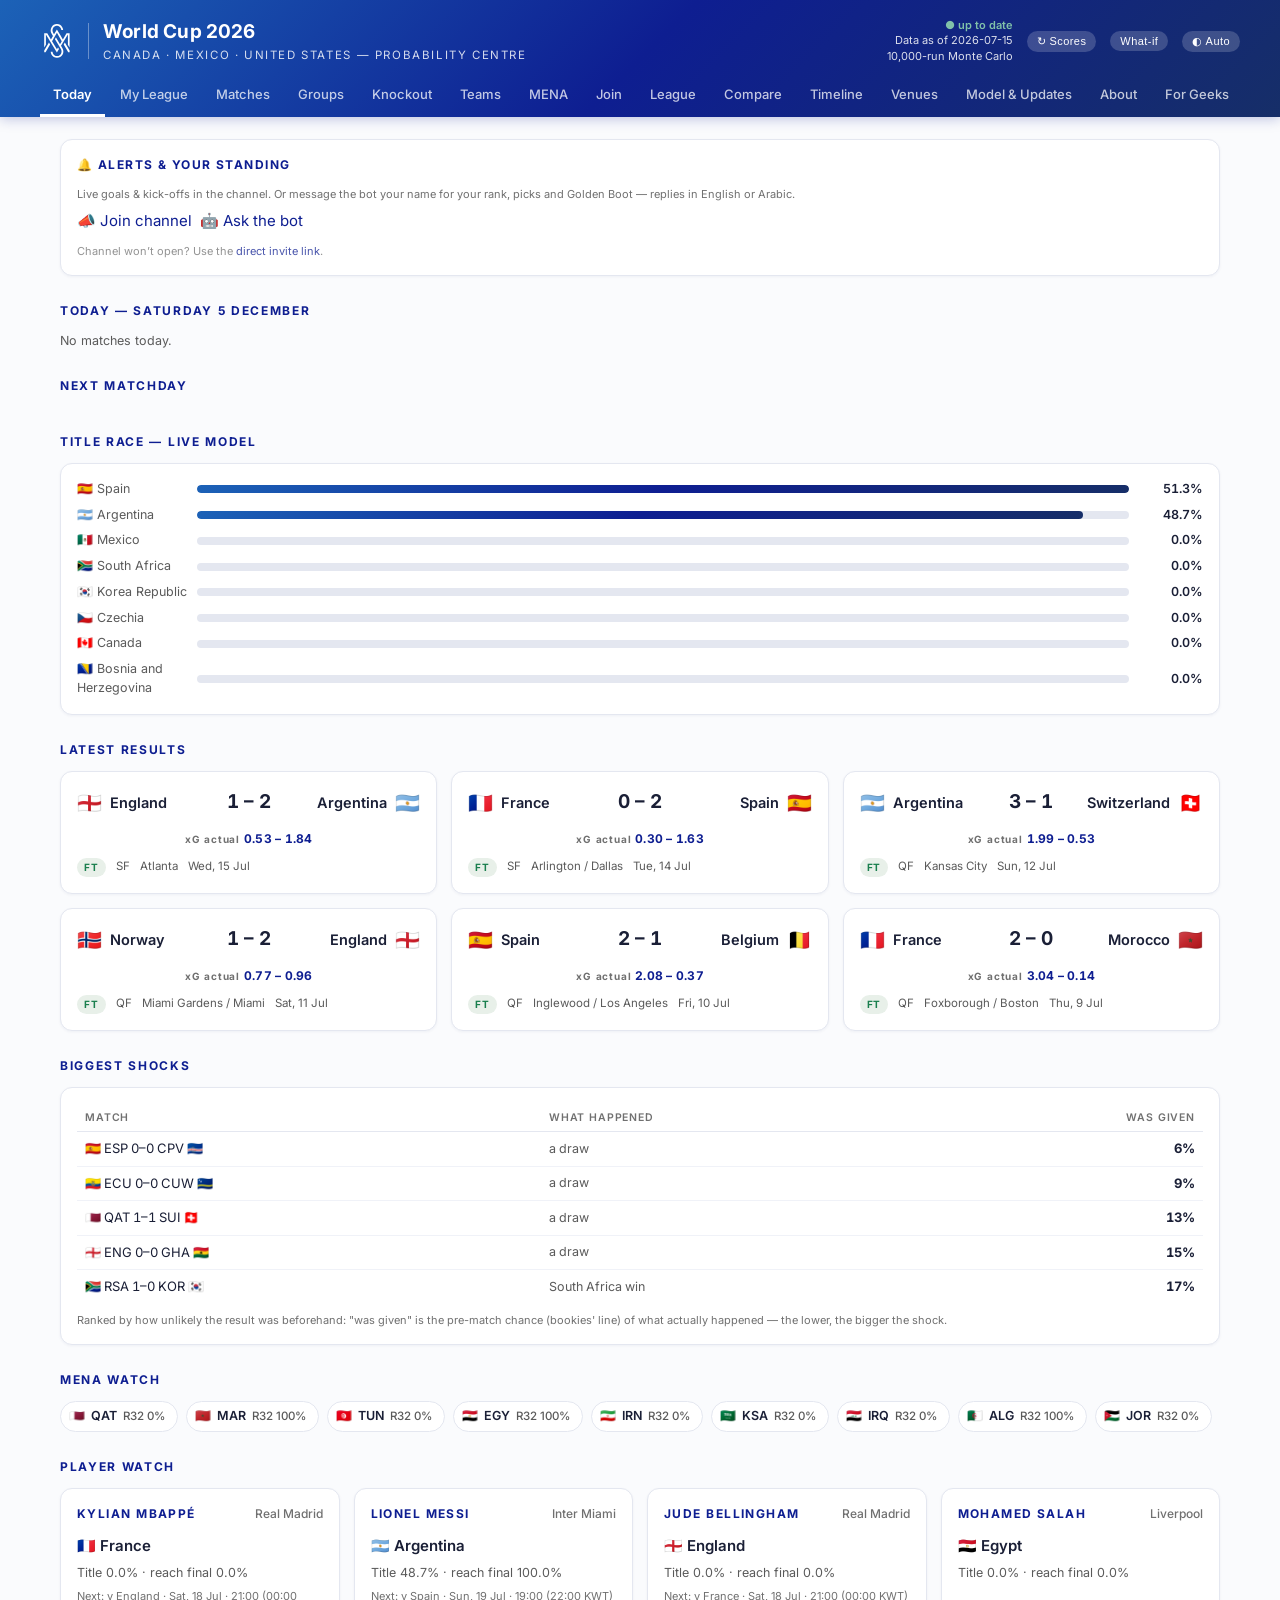
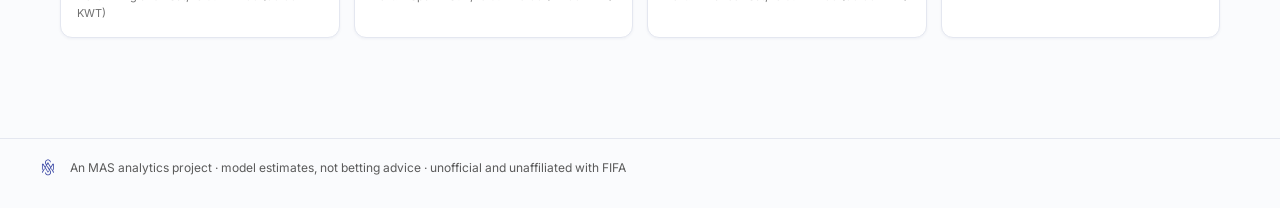
==== commit 02c9b9dc: "auto-update: scores + xG + props synced from ESPN feed 2026-07-15 21:05 UTC" ====
--- a/index.html
+++ b/index.html
@@ -30,7 +30,7 @@
 <link href="https://fonts.googleapis.com/css2?family=Inter:wght@400;500;600;700&display=swap" rel="stylesheet">
 <link rel="icon" href="data:image/svg+xml,%3Csvg%20width%3D%22100%25%22%20height%3D%22100%25%22%20xmlns%3D%22http%3A//www.w3.org/2000/svg%22%20viewBox%3D%2246%2046%20192%20192%22%3E%20%20%20%3Ctitle%3EMAS%20monogram%3C/title%3E%20%20%20%3Cpath%20fill%3D%22%230E1E91%22%20fill-rule%3D%22evenodd%22%20d%3D%22M%20140.199219%2046.625%20C%20128.246094%2047.042969%20117.519531%2053.328125%20111.324219%2063.648438%20C%20104.769531%2074.574219%20104.492188%2087.652344%20111.0625%20100.066406%20L%20119.1875%20114.273438%20L%20107.808594%20132.847656%20L%2087.074219%2098.292969%20L%2069.738281%2098.292969%20L%2069.738281%20178.734375%20L%2079.292969%20162.734375%20L%2079.292969%20105.859375%20L%20141.453125%20206.273438%20L%20153.191406%20186.980469%20L%20147.835938%20178.074219%20L%20141.484375%20188.96875%20L%20114.078125%20143.296875%20L%20141.464844%2095.660156%20L%20168.851562%20143.296875%20L%20159.023438%20159.679688%20L%20136.226562%20121.5625%20L%20135.53125%20122.8125%20L%20135.511719%20122.785156%20L%20131.789062%20129.554688%20L%20131.21875%20130.585938%20L%20131.222656%20130.589844%20L%20130.582031%20131.753906%20L%20152.066406%20167.71875%20L%20152.625%20168.6875%20L%20164.019531%20187.640625%20C%20169.027344%20195.988281%20169.027344%20206.355469%20164.019531%20214.707031%20C%20159.640625%20222.003906%20152.226562%20226.605469%20143.875%20227.355469%20C%20142.753906%20227.457031%20141.628906%20227.457031%20140.511719%20227.355469%20C%20132.15625%20226.605469%20124.746094%20222.003906%20120.367188%20214.707031%20C%20118.285156%20211.234375%20117.03125%20207.3125%20116.707031%20203.292969%20L%20106.390625%20203.292969%20C%20106.722656%20208.921875%20108.417969%20214.410156%20111.324219%20219.253906%20C%20117.734375%20229.941406%20129.003906%20236.328125%20141.46875%20236.328125%20C%20141.757812%20236.328125%20142.792969%20236.332031%20142.792969%20236.332031%20C%20155.253906%20236.332031%20166.523438%20229.949219%20172.933594%20219.265625%20C%20176.863281%20212.71875%20178.476562%20205.242188%20177.789062%20197.925781%20C%20177.332031%20193.085938%20176.027344%20188.132812%20173.539062%20183.957031%20L%20164.574219%20168.960938%20L%20203.636719%20105.859375%20L%20203.636719%20162.734375%20L%20204.144531%20163.582031%20L%20204.339844%20164.058594%20L%20212.160156%20177.003906%20L%20213.195312%20178.734375%20L%20213.195312%2098.292969%20L%20195.855469%2098.292969%20L%20175.117188%20132.855469%20L%20164.515625%20115.183594%20L%20163.941406%20114.183594%20L%20155.296875%2099.820312%20L%20141.46875%2076.769531%20L%20125.164062%20104.039062%20L%20122.394531%2099.113281%20L%20122.070312%2098.570312%20L%20122.085938%2098.5625%20L%20120.199219%2095.207031%20C%20115.398438%2086.089844%20115.417969%2076.25%20120.238281%2068.210938%20C%20124.496094%2061.113281%20131.621094%2056.566406%20139.683594%2055.632812%20C%20140.992188%2055.480469%20142.308594%2055.484375%20143.613281%2055.652344%20C%20151.554688%2056.667969%20158.546875%2061.191406%20162.75%2068.199219%20C%20164.859375%2071.710938%20166.117188%2075.667969%20166.429688%2079.71875%20L%20176.546875%2079.71875%20C%20176.226562%2074.050781%20174.53125%2068.523438%20171.605469%2063.648438%20C%20165.421875%2053.347656%20154.722656%2047.0625%20142.792969%2046.625%20C%20142.367188%2046.609375%20141.933594%2046.601562%20141.496094%2046.601562%20C%20141.070312%2046.601562%20140.636719%2046.609375%20140.199219%2046.625%20M%2069.738281%20196.242188%20L%2069.738281%20205.550781%20L%2077.460938%20205.550781%20L%20103.054688%20161.226562%20L%2096.65625%20150.894531%20Z%20M%20179.890625%20161.253906%20L%20205.464844%20205.550781%20L%20213.195312%20205.550781%20L%20213.195312%20196.246094%20L%20186.15625%20151.148438%20Z%20M%20179.890625%20161.253906%22/%3E%20%3C/svg%3E">
 <meta name="color-scheme" content="light dark">
-<script>window.WC_BUILT_AT="2026-07-14T21:00:11Z";</script>
+<script>window.WC_BUILT_AT="2026-07-15T21:05:10Z";</script>
 <script>
 /* Resolve the effective theme before first paint (no flash). Stored mode is auto|light|dark. */
 (function(){try{var raw=localStorage.getItem('wc26.theme.v1');var m='auto';if(raw){try{m=JSON.parse(raw);}catch(e){m=raw;}}var dark=m==='dark'||(m==='auto'&&window.matchMedia&&matchMedia('(prefers-color-scheme: dark)').matches);document.documentElement.dataset.theme=dark?'dark':'light';}catch(e){}})();
@@ -390,8 +390,8 @@
  "meta": {
   "title": "World Cup 2026 — Probability Centre",
   "version": "1.0",
-  "asOf": "2026-07-14",
-  "asOfNote": "Results through 101 matches, auto-synced from the ESPN public feed 2026-07-14 21:00 UTC. Probabilities recompute in your browser from this data.",
+  "asOf": "2026-07-15",
+  "asOfNote": "Results through 102 matches, auto-synced from the ESPN public feed 2026-07-15 21:05 UTC. Probabilities recompute in your browser from this data.",
   "sources": [
    {
     "name": "FIFA fixtures and standings",
@@ -5623,12 +5623,42 @@
    "venueId": "ATL",
    "team1": "ENG",
    "team2": "ARG",
-   "status": "pending",
+   "status": "completed",
    "feeds": [
     "QF-3",
     "QF-4"
    ],
-   "scheduleApprox": true
+   "scheduleApprox": true,
+   "score": {
+    "team1": 1,
+    "team2": 2
+   },
+   "goals": [
+    {
+     "t": "ENG",
+     "p": "Anthony Gordon",
+     "m": "55'",
+     "a": "Morgan Rogers"
+    },
+    {
+     "t": "ARG",
+     "p": "Enzo Fernández",
+     "m": "85'",
+     "a": "Lionel Messi"
+    },
+    {
+     "t": "ARG",
+     "p": "Lautaro Martínez",
+     "m": "90'+2'",
+     "a": "Lionel Messi"
+    }
+   ],
+   "goals_src": "espn",
+   "xg": {
+    "team1": 0.53,
+    "team2": 1.84,
+    "src": "espn"
+   }
   },
   {
    "id": "THIRD",
@@ -5638,7 +5668,7 @@
    "dateET": "2026-07-18T17:00:00-04:00",
    "venueId": "MIA",
    "team1": "FRA",
-   "team2": null,
+   "team2": "ENG",
    "status": "pending",
    "feeds": [
     "SF-1",
@@ -5655,7 +5685,7 @@
    "dateET": "2026-07-19T15:00:00-04:00",
    "venueId": "NYNJ",
    "team1": "ESP",
-   "team2": null,
+   "team2": "ARG",
    "status": "pending",
    "feeds": [
     "SF-1",
@@ -7914,65 +7944,65 @@
   ],
   "propsDeadline": "18 June 2026",
   "movement": {
-   "Dark horse": 0,
-   "Bader Al Gatheebi": 0,
-   "Saleh Al Hashash": 1,
-   "Nasser Talal": -1,
-   "Faisal Abu Hadida": 0,
-   "Faisal Jaber Al Sabah": 0,
-   "Bader Mohamad Alnomas": 0,
-   "HMB": 1,
-   "Ali Ahmed Hmoud Mohammed": 1,
-   "Chris Ovenden": 1,
+   "HMB": 7,
+   "Wahab Bader": 12,
+   "Dark horse": -2,
+   "Bader Al Gatheebi": -2,
+   "Saleh Al Hashash": -2,
+   "Nasser Talal": -2,
+   "Ali Ahmed Hmoud Mohammed": 2,
    "Feras Al Qenaei": 3,
    "Rashed": 3,
    "Khaled Al Qahtani": 3,
-   "Wahab Bader": -6,
-   "JMAMS": -3,
+   "Chris Ovenden": -1,
    "Gelenn Caley Cale": 4,
    "Khalifa zayed": 4,
    "Abdulaziz Alsabah": 4,
-   "Abdullah Khaled": -2,
-   "Salem Athbi": 3,
-   "Shamlan Abdulaziz": -3,
-   "Sabah Mohammed": -3,
-   "Khalifa ali": 1,
-   "AD": -11,
-   "Khaled Fahad": 4,
-   "Nasser Fahad": 4,
-   "Moblee": 4,
-   "Mohammed Behbehani": -2,
-   "Thamer Fares Alnoon": 5,
-   "Mama Aad": 5,
-   "Faisal Boodai": 5,
-   "Naser AlQadiri": 5,
-   "Ahmed Boareki": -8,
-   "Hani Ibraheam sulaiman abdullah al mawash": -1,
-   "Essa": 3,
-   "Fahad Ali": 3,
-   "Arsenal #1": -5,
-   "Jarah Aladwani": -11,
-   "Syb": -11,
-   "Abdullah Mohammed": 3,
-   "Jogs Bonito": 4,
-   "Mohammed Jamal": -2,
-   "Mohammad Ahmad": -2,
-   "Khaled ali": 0,
-   "Eric Bartlett": -3,
-   "Hmoud Al Sabah": 0,
-   "Ahmed Mubarak Al Sabah": 1,
-   "Fahad Khaled": 1,
-   "Alibaba": 1,
-   "Zuz": -3,
-   "Souad": 0,
+   "Khaled Fahad": 10,
+   "Nasser Fahad": 10,
+   "Moblee": 10,
+   "Thamer Fares Alnoon": 11,
+   "Ahmed Boareki": 14,
+   "Mama Aad": 10,
+   "Faisal Boodai": 10,
+   "Faisal Jaber Al Sabah": -16,
+   "Bader Mohamad Alnomas": -16,
+   "Naser AlQadiri": 8,
+   "Faisal Abu Hadida": -20,
+   "Hani Ibraheam sulaiman abdullah al mawash": 8,
+   "Abdullah Khaled": -8,
+   "Mohammed Jamal": 14,
+   "Salem Athbi": -9,
+   "JMAMS": -15,
+   "Shamlan Abdulaziz": -10,
+   "Mohammad Ahmad": 11,
+   "Jogs Bonito": 8,
+   "Sabah Mohammed": -12,
+   "Khalifa ali": -12,
+   "Khaled ali": 8,
+   "AD": -13,
+   "Hmoud Al Sabah": 8,
+   "Essa": -4,
+   "Fahad Ali": -4,
+   "Arsenal #1": -4,
+   "Ahmed Mubarak Al Sabah": 5,
+   "Jarah Aladwani": -5,
+   "Syb": -5,
+   "Mohammed Behbehani": -17,
+   "Souad": 5,
+   "Eric Bartlett": -2,
+   "Abdullah Mohammed": -8,
+   "Fahad Khaled": -1,
+   "Alibaba": -1,
+   "Zuz": -1,
    "Saleh Boareki": 0,
    "Abdullah Mubarak": 0,
    "AMAS": 0
   }
  },
  "propsLive": {
-  "asOf": "2026-07-14",
-  "matchesCounted": 101,
+  "asOf": "2026-07-15",
+  "matchesCounted": 102,
   "topScorers": [
    {
     "player": "Kylian Mbappé",
@@ -8047,6 +8077,12 @@
     "pens": 1
    },
    {
+    "player": "Lautaro Martínez",
+    "team": "ARG",
+    "goals": 3,
+    "pens": 1
+   },
+   {
     "player": "Raúl Jiménez",
     "team": "MEX",
     "goals": 3,
@@ -8057,12 +8093,6 @@
     "team": "COD",
     "goals": 3,
     "pens": 1
-   },
-   {
-    "player": "Brian Brobbey",
-    "team": "NED",
-    "goals": 3,
-    "pens": 0
    }
   ],
   "topAssists": [
@@ -8073,6 +8103,12 @@
     "goals": 0
    },
    {
+    "player": "Lionel Messi",
+    "team": "ARG",
+    "assists": 4,
+    "goals": 8
+   },
+   {
     "player": "Brahim Díaz",
     "team": "MAR",
     "assists": 4,
@@ -8112,7 +8148,7 @@
     "player": "Anthony Gordon",
     "team": "ENG",
     "assists": 3,
-    "goals": 0
+    "goals": 1
    },
    {
     "player": "Bukayo Saka",
@@ -8131,12 +8167,6 @@
     "team": "MEX",
     "assists": 3,
     "goals": 0
-   },
-   {
-    "player": "Lionel Messi",
-    "team": "ARG",
-    "assists": 2,
-    "goals": 8
    },
    {
     "player": "Ousmane Dembélé",
@@ -8189,6 +8219,12 @@
     "points": 11
    },
    {
+    "team": "ENG",
+    "yellow": 8,
+    "red": 1,
+    "points": 11
+   },
+   {
     "team": "BIH",
     "yellow": 7,
     "red": 1,
@@ -8213,28 +8249,22 @@
     "points": 10
    },
    {
-    "team": "ENG",
-    "yellow": 7,
-    "red": 1,
-    "points": 10
-   },
-   {
     "team": "BEL",
     "yellow": 6,
     "red": 1,
     "points": 9
    },
    {
-    "team": "BRA",
-    "yellow": 8,
+    "team": "ARG",
+    "yellow": 9,
     "red": 0,
-    "points": 8
+    "points": 9
    }
   ],
   "teamGoals": [
    {
     "team": "ARG",
-    "goals": 17
+    "goals": 19
    },
    {
     "team": "FRA",
@@ -8245,15 +8275,15 @@
     "goals": 14
    },
    {
+    "team": "ENG",
+    "goals": 14
+   },
+   {
     "team": "ESP",
     "goals": 13
    },
    {
     "team": "NOR",
-    "goals": 13
-   },
-   {
-    "team": "ENG",
     "goals": 13
    },
    {
@@ -9024,6 +9054,28 @@
    "SCO": 0,
    "USA": 0
   }
+ },
+ {
+  "date": "2026-07-15",
+  "label": "Model v1.0 · after 102 matches",
+  "probs": {
+   "ESP": 51.27,
+   "ARG": 48.73,
+   "MEX": 0,
+   "RSA": 0,
+   "KOR": 0,
+   "CZE": 0,
+   "CAN": 0,
+   "BIH": 0,
+   "QAT": 0,
+   "SUI": 0,
+   "BRA": 0,
+   "MAR": 0,
+   "HAI": 0,
+   "SCO": 0,
+   "USA": 0,
+   "PAR": 0
+  }
  }
 ];
 const WC_ESPNMAP = {
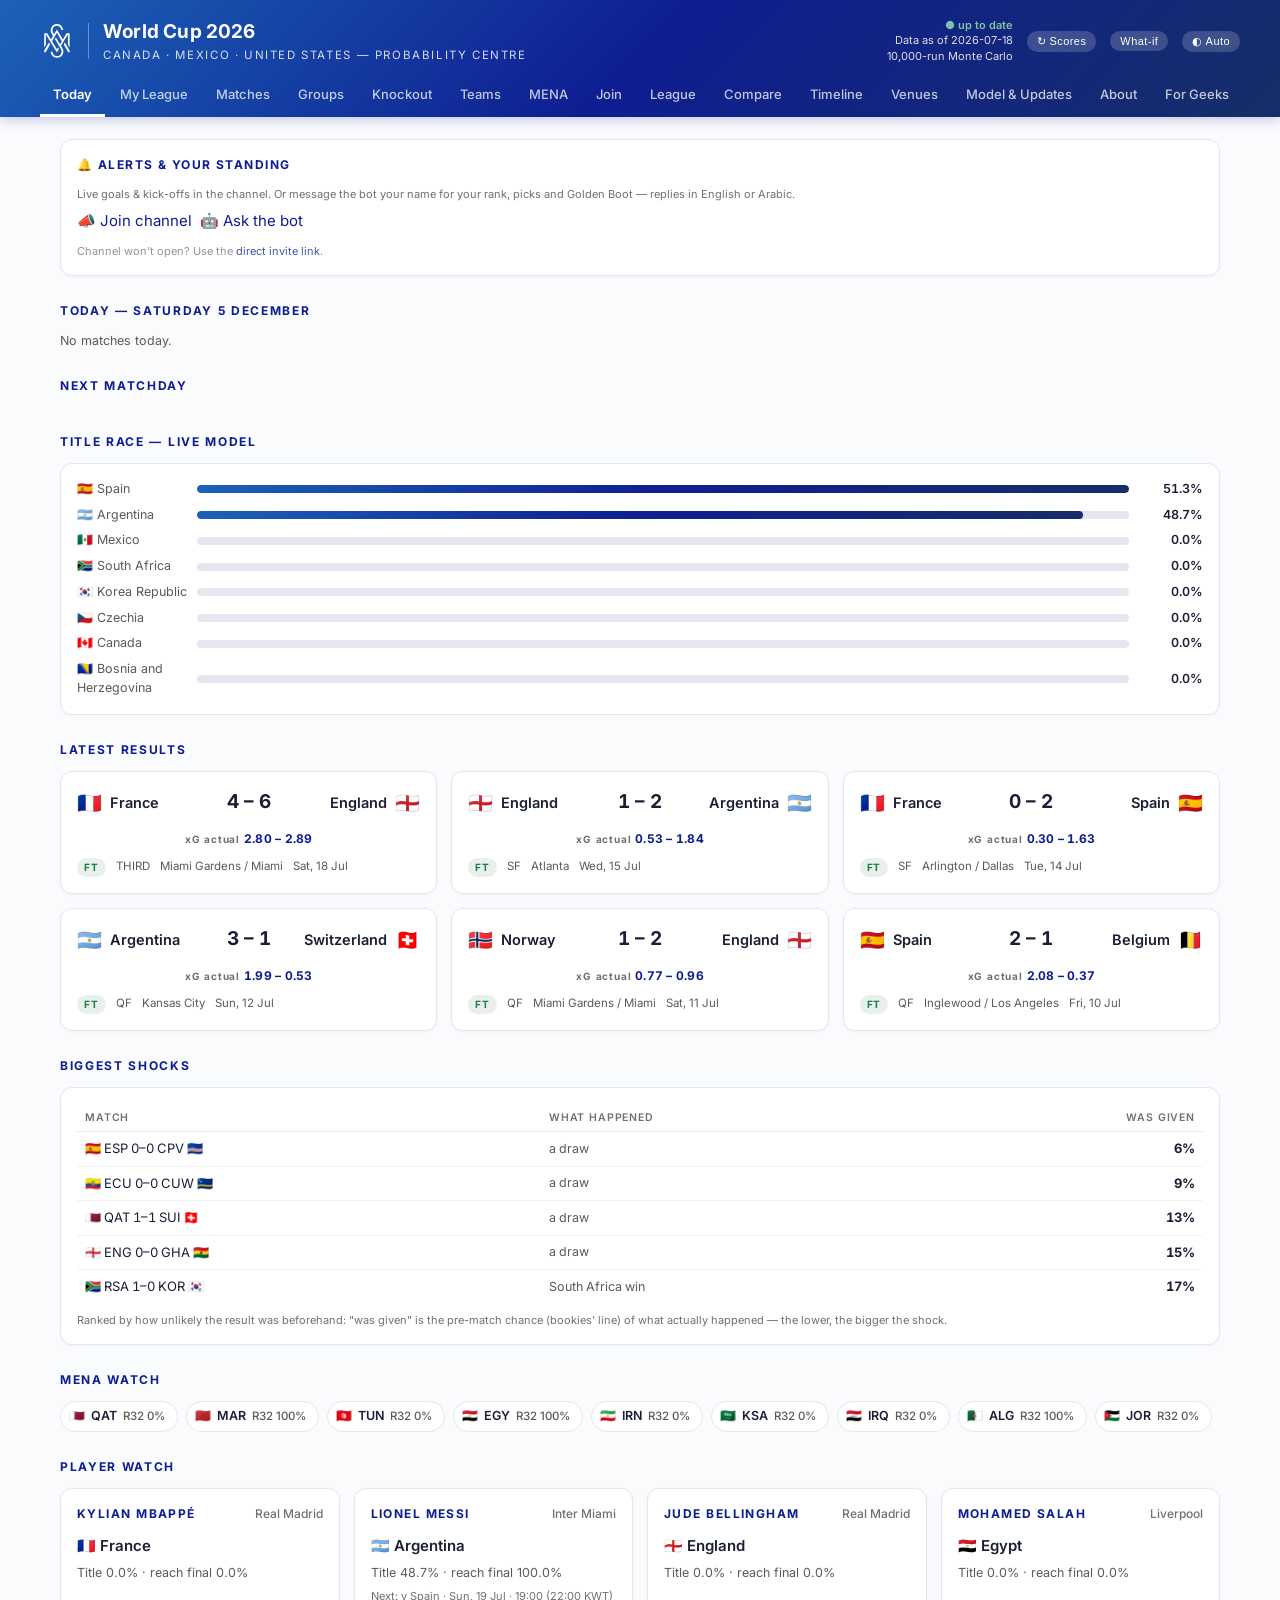
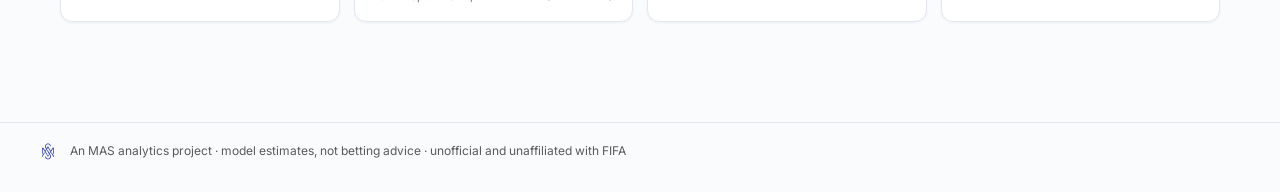
==== commit b48f8b28: "auto-update: scores + xG + props synced from ESPN feed 2026-07-18 23:05 UTC" ====
--- a/index.html
+++ b/index.html
@@ -30,7 +30,7 @@
 <link href="https://fonts.googleapis.com/css2?family=Inter:wght@400;500;600;700&display=swap" rel="stylesheet">
 <link rel="icon" href="data:image/svg+xml,%3Csvg%20width%3D%22100%25%22%20height%3D%22100%25%22%20xmlns%3D%22http%3A//www.w3.org/2000/svg%22%20viewBox%3D%2246%2046%20192%20192%22%3E%20%20%20%3Ctitle%3EMAS%20monogram%3C/title%3E%20%20%20%3Cpath%20fill%3D%22%230E1E91%22%20fill-rule%3D%22evenodd%22%20d%3D%22M%20140.199219%2046.625%20C%20128.246094%2047.042969%20117.519531%2053.328125%20111.324219%2063.648438%20C%20104.769531%2074.574219%20104.492188%2087.652344%20111.0625%20100.066406%20L%20119.1875%20114.273438%20L%20107.808594%20132.847656%20L%2087.074219%2098.292969%20L%2069.738281%2098.292969%20L%2069.738281%20178.734375%20L%2079.292969%20162.734375%20L%2079.292969%20105.859375%20L%20141.453125%20206.273438%20L%20153.191406%20186.980469%20L%20147.835938%20178.074219%20L%20141.484375%20188.96875%20L%20114.078125%20143.296875%20L%20141.464844%2095.660156%20L%20168.851562%20143.296875%20L%20159.023438%20159.679688%20L%20136.226562%20121.5625%20L%20135.53125%20122.8125%20L%20135.511719%20122.785156%20L%20131.789062%20129.554688%20L%20131.21875%20130.585938%20L%20131.222656%20130.589844%20L%20130.582031%20131.753906%20L%20152.066406%20167.71875%20L%20152.625%20168.6875%20L%20164.019531%20187.640625%20C%20169.027344%20195.988281%20169.027344%20206.355469%20164.019531%20214.707031%20C%20159.640625%20222.003906%20152.226562%20226.605469%20143.875%20227.355469%20C%20142.753906%20227.457031%20141.628906%20227.457031%20140.511719%20227.355469%20C%20132.15625%20226.605469%20124.746094%20222.003906%20120.367188%20214.707031%20C%20118.285156%20211.234375%20117.03125%20207.3125%20116.707031%20203.292969%20L%20106.390625%20203.292969%20C%20106.722656%20208.921875%20108.417969%20214.410156%20111.324219%20219.253906%20C%20117.734375%20229.941406%20129.003906%20236.328125%20141.46875%20236.328125%20C%20141.757812%20236.328125%20142.792969%20236.332031%20142.792969%20236.332031%20C%20155.253906%20236.332031%20166.523438%20229.949219%20172.933594%20219.265625%20C%20176.863281%20212.71875%20178.476562%20205.242188%20177.789062%20197.925781%20C%20177.332031%20193.085938%20176.027344%20188.132812%20173.539062%20183.957031%20L%20164.574219%20168.960938%20L%20203.636719%20105.859375%20L%20203.636719%20162.734375%20L%20204.144531%20163.582031%20L%20204.339844%20164.058594%20L%20212.160156%20177.003906%20L%20213.195312%20178.734375%20L%20213.195312%2098.292969%20L%20195.855469%2098.292969%20L%20175.117188%20132.855469%20L%20164.515625%20115.183594%20L%20163.941406%20114.183594%20L%20155.296875%2099.820312%20L%20141.46875%2076.769531%20L%20125.164062%20104.039062%20L%20122.394531%2099.113281%20L%20122.070312%2098.570312%20L%20122.085938%2098.5625%20L%20120.199219%2095.207031%20C%20115.398438%2086.089844%20115.417969%2076.25%20120.238281%2068.210938%20C%20124.496094%2061.113281%20131.621094%2056.566406%20139.683594%2055.632812%20C%20140.992188%2055.480469%20142.308594%2055.484375%20143.613281%2055.652344%20C%20151.554688%2056.667969%20158.546875%2061.191406%20162.75%2068.199219%20C%20164.859375%2071.710938%20166.117188%2075.667969%20166.429688%2079.71875%20L%20176.546875%2079.71875%20C%20176.226562%2074.050781%20174.53125%2068.523438%20171.605469%2063.648438%20C%20165.421875%2053.347656%20154.722656%2047.0625%20142.792969%2046.625%20C%20142.367188%2046.609375%20141.933594%2046.601562%20141.496094%2046.601562%20C%20141.070312%2046.601562%20140.636719%2046.609375%20140.199219%2046.625%20M%2069.738281%20196.242188%20L%2069.738281%20205.550781%20L%2077.460938%20205.550781%20L%20103.054688%20161.226562%20L%2096.65625%20150.894531%20Z%20M%20179.890625%20161.253906%20L%20205.464844%20205.550781%20L%20213.195312%20205.550781%20L%20213.195312%20196.246094%20L%20186.15625%20151.148438%20Z%20M%20179.890625%20161.253906%22/%3E%20%3C/svg%3E">
 <meta name="color-scheme" content="light dark">
-<script>window.WC_BUILT_AT="2026-07-15T21:05:10Z";</script>
+<script>window.WC_BUILT_AT="2026-07-18T23:05:10Z";</script>
 <script>
 /* Resolve the effective theme before first paint (no flash). Stored mode is auto|light|dark. */
 (function(){try{var raw=localStorage.getItem('wc26.theme.v1');var m='auto';if(raw){try{m=JSON.parse(raw);}catch(e){m=raw;}}var dark=m==='dark'||(m==='auto'&&window.matchMedia&&matchMedia('(prefers-color-scheme: dark)').matches);document.documentElement.dataset.theme=dark?'dark':'light';}catch(e){}})();
@@ -390,8 +390,8 @@
  "meta": {
   "title": "World Cup 2026 — Probability Centre",
   "version": "1.0",
-  "asOf": "2026-07-15",
-  "asOfNote": "Results through 102 matches, auto-synced from the ESPN public feed 2026-07-15 21:05 UTC. Probabilities recompute in your browser from this data.",
+  "asOf": "2026-07-18",
+  "asOfNote": "Results through 103 matches, auto-synced from the ESPN public feed 2026-07-18 23:05 UTC. Probabilities recompute in your browser from this data.",
   "sources": [
    {
     "name": "FIFA fixtures and standings",
@@ -5669,13 +5669,83 @@
    "venueId": "MIA",
    "team1": "FRA",
    "team2": "ENG",
-   "status": "pending",
+   "status": "completed",
    "feeds": [
     "SF-1",
     "SF-2"
    ],
    "losers": true,
-   "scheduleApprox": true
+   "scheduleApprox": true,
+   "score": {
+    "team1": 4,
+    "team2": 6
+   },
+   "goals": [
+    {
+     "t": "ENG",
+     "p": "Declan Rice",
+     "m": "3'"
+    },
+    {
+     "t": "ENG",
+     "p": "Ezri Konsa",
+     "m": "18'",
+     "a": "Declan Rice"
+    },
+    {
+     "t": "ENG",
+     "p": "Bukayo Saka",
+     "m": "37'",
+     "a": "Marcus Rashford"
+    },
+    {
+     "t": "ENG",
+     "p": "Bukayo Saka",
+     "m": "45'+1'",
+     "a": "Eberechi Eze"
+    },
+    {
+     "t": "FRA",
+     "p": "Kylian Mbappé",
+     "m": "48'",
+     "a": "Michael Olise"
+    },
+    {
+     "t": "FRA",
+     "p": "Bradley Barcola",
+     "m": "54'",
+     "a": "Kylian Mbappé"
+    },
+    {
+     "t": "FRA",
+     "p": "Kylian Mbappé",
+     "m": "66'",
+     "a": "Michael Olise"
+    },
+    {
+     "t": "ENG",
+     "p": "Bukayo Saka",
+     "m": "87'",
+     "pen": true
+    },
+    {
+     "t": "FRA",
+     "p": "Ousmane Dembélé",
+     "m": "90'+6'",
+     "a": "Dayot Upamecano"
+    },
+    {
+     "t": "ENG",
+     "p": "Jude Bellingham",
+     "m": "90'+8'"
+    }
+   ],
+   "goals_src": "espn",
+   "xg": {
+    "team1": 2.8,
+    "team2": 2.89,
+    "src": "espn"
+   }
   },
   {
    "id": "FINAL",
@@ -7944,70 +8014,70 @@
   ],
   "propsDeadline": "18 June 2026",
   "movement": {
-   "HMB": 7,
-   "Wahab Bader": 12,
-   "Dark horse": -2,
-   "Bader Al Gatheebi": -2,
-   "Saleh Al Hashash": -2,
-   "Nasser Talal": -2,
-   "Ali Ahmed Hmoud Mohammed": 2,
-   "Feras Al Qenaei": 3,
-   "Rashed": 3,
-   "Khaled Al Qahtani": 3,
-   "Chris Ovenden": -1,
-   "Gelenn Caley Cale": 4,
-   "Khalifa zayed": 4,
-   "Abdulaziz Alsabah": 4,
-   "Khaled Fahad": 10,
-   "Nasser Fahad": 10,
-   "Moblee": 10,
-   "Thamer Fares Alnoon": 11,
-   "Ahmed Boareki": 14,
-   "Mama Aad": 10,
-   "Faisal Boodai": 10,
-   "Faisal Jaber Al Sabah": -16,
-   "Bader Mohamad Alnomas": -16,
-   "Naser AlQadiri": 8,
-   "Faisal Abu Hadida": -20,
-   "Hani Ibraheam sulaiman abdullah al mawash": 8,
-   "Abdullah Khaled": -8,
-   "Mohammed Jamal": 14,
-   "Salem Athbi": -9,
-   "JMAMS": -15,
-   "Shamlan Abdulaziz": -10,
-   "Mohammad Ahmad": 11,
-   "Jogs Bonito": 8,
-   "Sabah Mohammed": -12,
-   "Khalifa ali": -12,
-   "Khaled ali": 8,
-   "AD": -13,
-   "Hmoud Al Sabah": 8,
-   "Essa": -4,
-   "Fahad Ali": -4,
-   "Arsenal #1": -4,
-   "Ahmed Mubarak Al Sabah": 5,
-   "Jarah Aladwani": -5,
-   "Syb": -5,
-   "Mohammed Behbehani": -17,
-   "Souad": 5,
-   "Eric Bartlett": -2,
-   "Abdullah Mohammed": -8,
-   "Fahad Khaled": -1,
-   "Alibaba": -1,
-   "Zuz": -1,
+   "HMB": 0,
+   "Wahab Bader": 0,
+   "Dark horse": 0,
+   "Bader Al Gatheebi": 0,
+   "Saleh Al Hashash": 0,
+   "Nasser Talal": 0,
+   "Ali Ahmed Hmoud Mohammed": 0,
+   "Feras Al Qenaei": 0,
+   "Rashed": 0,
+   "Khaled Al Qahtani": 0,
+   "Chris Ovenden": 0,
+   "Gelenn Caley Cale": 0,
+   "Khalifa zayed": 0,
+   "Abdulaziz Alsabah": 0,
+   "Khaled Fahad": 0,
+   "Nasser Fahad": 0,
+   "Moblee": 0,
+   "Thamer Fares Alnoon": 0,
+   "Ahmed Boareki": 0,
+   "Mama Aad": 0,
+   "Faisal Boodai": 0,
+   "Faisal Jaber Al Sabah": 0,
+   "Bader Mohamad Alnomas": 0,
+   "Naser AlQadiri": 0,
+   "Faisal Abu Hadida": 0,
+   "Hani Ibraheam sulaiman abdullah al mawash": 0,
+   "Abdullah Khaled": 0,
+   "Mohammed Jamal": 0,
+   "Salem Athbi": 0,
+   "JMAMS": 0,
+   "Shamlan Abdulaziz": 0,
+   "Mohammad Ahmad": 0,
+   "Jogs Bonito": 0,
+   "Sabah Mohammed": 0,
+   "Khalifa ali": 0,
+   "Khaled ali": 0,
+   "AD": 0,
+   "Hmoud Al Sabah": 0,
+   "Essa": 0,
+   "Fahad Ali": 0,
+   "Arsenal #1": 0,
+   "Ahmed Mubarak Al Sabah": 0,
+   "Jarah Aladwani": 0,
+   "Syb": 0,
+   "Mohammed Behbehani": 0,
+   "Souad": 0,
+   "Eric Bartlett": 0,
+   "Abdullah Mohammed": 0,
+   "Fahad Khaled": 0,
+   "Alibaba": 0,
+   "Zuz": 0,
    "Saleh Boareki": 0,
    "Abdullah Mubarak": 0,
    "AMAS": 0
   }
  },
  "propsLive": {
-  "asOf": "2026-07-15",
-  "matchesCounted": 102,
+  "asOf": "2026-07-18",
+  "matchesCounted": 103,
   "topScorers": [
    {
     "player": "Kylian Mbappé",
     "team": "FRA",
-    "goals": 8,
+    "goals": 10,
     "pens": 1
    },
    {
@@ -8023,14 +8093,20 @@
     "pens": 0
    },
    {
+    "player": "Jude Bellingham",
+    "team": "ENG",
+    "goals": 7,
+    "pens": 0
+   },
+   {
     "player": "Harry Kane",
     "team": "ENG",
     "goals": 6,
     "pens": 2
    },
    {
-    "player": "Jude Bellingham",
-    "team": "ENG",
+    "player": "Ousmane Dembélé",
+    "team": "FRA",
     "goals": 6,
     "pens": 0
    },
@@ -8041,12 +8117,6 @@
     "pens": 1
    },
    {
-    "player": "Ousmane Dembélé",
-    "team": "FRA",
-    "goals": 5,
-    "pens": 0
-   },
-   {
     "player": "Ismaïla Sarr",
     "team": "SEN",
     "goals": 4,
@@ -8065,6 +8135,12 @@
     "pens": 0
    },
    {
+    "player": "Bukayo Saka",
+    "team": "ENG",
+    "goals": 3,
+    "pens": 1
+   },
+   {
     "player": "Cristiano Ronaldo",
     "team": "POR",
     "goals": 3,
@@ -8085,12 +8161,6 @@
    {
     "player": "Raúl Jiménez",
     "team": "MEX",
-    "goals": 3,
-    "pens": 1
-   },
-   {
-    "player": "Yoane Wissa",
-    "team": "COD",
     "goals": 3,
     "pens": 1
    }
@@ -8099,8 +8169,14 @@
    {
     "player": "Michael Olise",
     "team": "FRA",
-    "assists": 5,
+    "assists": 7,
     "goals": 0
+   },
+   {
+    "player": "Kylian Mbappé",
+    "team": "FRA",
+    "assists": 4,
+    "goals": 10
    },
    {
     "player": "Lionel Messi",
@@ -8127,10 +8203,10 @@
     "goals": 0
    },
    {
-    "player": "Kylian Mbappé",
-    "team": "FRA",
+    "player": "Bukayo Saka",
+    "team": "ENG",
     "assists": 3,
-    "goals": 8
+    "goals": 3
    },
    {
     "player": "Alexander Isak",
@@ -8151,12 +8227,6 @@
     "goals": 1
    },
    {
-    "player": "Bukayo Saka",
-    "team": "ENG",
-    "assists": 3,
-    "goals": 0
-   },
-   {
     "player": "Florian Wirtz",
     "team": "GER",
     "assists": 3,
@@ -8172,7 +8242,7 @@
     "player": "Ousmane Dembélé",
     "team": "FRA",
     "assists": 2,
-    "goals": 5
+    "goals": 6
    },
    {
     "player": "Deniz Undav",
@@ -8263,19 +8333,19 @@
   ],
   "teamGoals": [
    {
+    "team": "FRA",
+    "goals": 20
+   },
+   {
+    "team": "ENG",
+    "goals": 20
+   },
+   {
     "team": "ARG",
     "goals": 19
    },
    {
-    "team": "FRA",
-    "goals": 16
-   },
-   {
     "team": "BEL",
-    "goals": 14
-   },
-   {
-    "team": "ENG",
     "goals": 14
    },
    {
@@ -9076,6 +9146,28 @@
    "USA": 0,
    "PAR": 0
   }
+ },
+ {
+  "date": "2026-07-18",
+  "label": "Model v1.0 · after 103 matches",
+  "probs": {
+   "ESP": 51.27,
+   "ARG": 48.73,
+   "MEX": 0,
+   "RSA": 0,
+   "KOR": 0,
+   "CZE": 0,
+   "CAN": 0,
+   "BIH": 0,
+   "QAT": 0,
+   "SUI": 0,
+   "BRA": 0,
+   "MAR": 0,
+   "HAI": 0,
+   "SCO": 0,
+   "USA": 0,
+   "PAR": 0
+  }
  }
 ];
 const WC_ESPNMAP = {
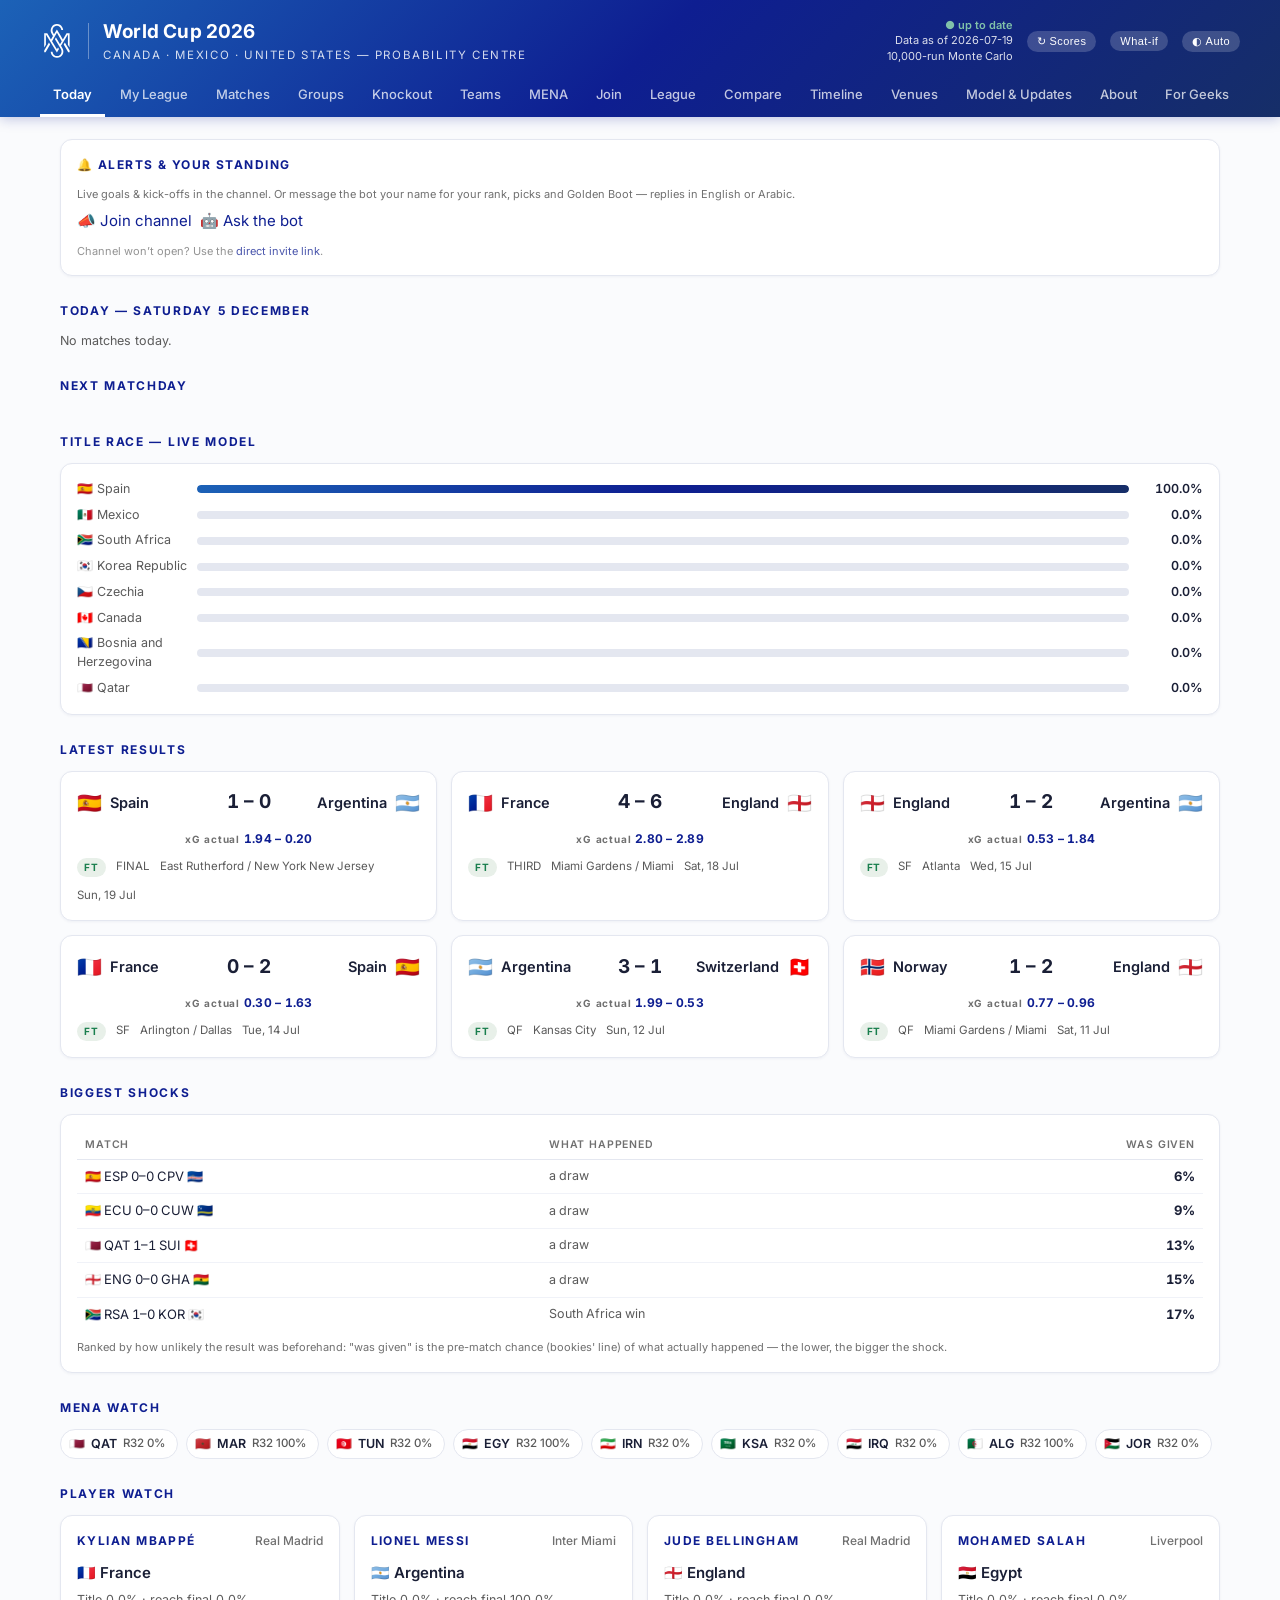
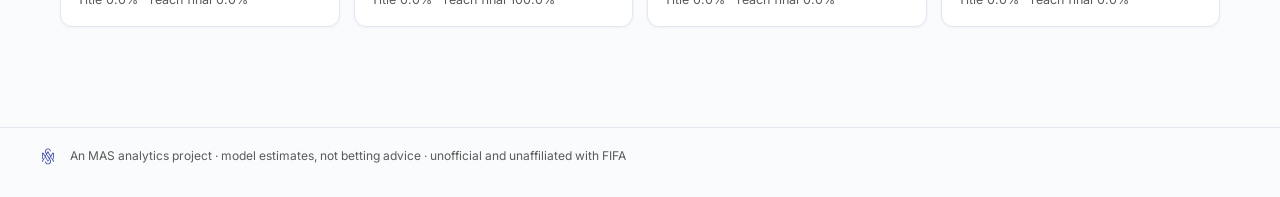
==== commit 47c609d6: "auto-update: scores + xG + props synced from ESPN feed 2026-07-19 22:05 UTC" ====
--- a/index.html
+++ b/index.html
@@ -30,7 +30,7 @@
 <link href="https://fonts.googleapis.com/css2?family=Inter:wght@400;500;600;700&display=swap" rel="stylesheet">
 <link rel="icon" href="data:image/svg+xml,%3Csvg%20width%3D%22100%25%22%20height%3D%22100%25%22%20xmlns%3D%22http%3A//www.w3.org/2000/svg%22%20viewBox%3D%2246%2046%20192%20192%22%3E%20%20%20%3Ctitle%3EMAS%20monogram%3C/title%3E%20%20%20%3Cpath%20fill%3D%22%230E1E91%22%20fill-rule%3D%22evenodd%22%20d%3D%22M%20140.199219%2046.625%20C%20128.246094%2047.042969%20117.519531%2053.328125%20111.324219%2063.648438%20C%20104.769531%2074.574219%20104.492188%2087.652344%20111.0625%20100.066406%20L%20119.1875%20114.273438%20L%20107.808594%20132.847656%20L%2087.074219%2098.292969%20L%2069.738281%2098.292969%20L%2069.738281%20178.734375%20L%2079.292969%20162.734375%20L%2079.292969%20105.859375%20L%20141.453125%20206.273438%20L%20153.191406%20186.980469%20L%20147.835938%20178.074219%20L%20141.484375%20188.96875%20L%20114.078125%20143.296875%20L%20141.464844%2095.660156%20L%20168.851562%20143.296875%20L%20159.023438%20159.679688%20L%20136.226562%20121.5625%20L%20135.53125%20122.8125%20L%20135.511719%20122.785156%20L%20131.789062%20129.554688%20L%20131.21875%20130.585938%20L%20131.222656%20130.589844%20L%20130.582031%20131.753906%20L%20152.066406%20167.71875%20L%20152.625%20168.6875%20L%20164.019531%20187.640625%20C%20169.027344%20195.988281%20169.027344%20206.355469%20164.019531%20214.707031%20C%20159.640625%20222.003906%20152.226562%20226.605469%20143.875%20227.355469%20C%20142.753906%20227.457031%20141.628906%20227.457031%20140.511719%20227.355469%20C%20132.15625%20226.605469%20124.746094%20222.003906%20120.367188%20214.707031%20C%20118.285156%20211.234375%20117.03125%20207.3125%20116.707031%20203.292969%20L%20106.390625%20203.292969%20C%20106.722656%20208.921875%20108.417969%20214.410156%20111.324219%20219.253906%20C%20117.734375%20229.941406%20129.003906%20236.328125%20141.46875%20236.328125%20C%20141.757812%20236.328125%20142.792969%20236.332031%20142.792969%20236.332031%20C%20155.253906%20236.332031%20166.523438%20229.949219%20172.933594%20219.265625%20C%20176.863281%20212.71875%20178.476562%20205.242188%20177.789062%20197.925781%20C%20177.332031%20193.085938%20176.027344%20188.132812%20173.539062%20183.957031%20L%20164.574219%20168.960938%20L%20203.636719%20105.859375%20L%20203.636719%20162.734375%20L%20204.144531%20163.582031%20L%20204.339844%20164.058594%20L%20212.160156%20177.003906%20L%20213.195312%20178.734375%20L%20213.195312%2098.292969%20L%20195.855469%2098.292969%20L%20175.117188%20132.855469%20L%20164.515625%20115.183594%20L%20163.941406%20114.183594%20L%20155.296875%2099.820312%20L%20141.46875%2076.769531%20L%20125.164062%20104.039062%20L%20122.394531%2099.113281%20L%20122.070312%2098.570312%20L%20122.085938%2098.5625%20L%20120.199219%2095.207031%20C%20115.398438%2086.089844%20115.417969%2076.25%20120.238281%2068.210938%20C%20124.496094%2061.113281%20131.621094%2056.566406%20139.683594%2055.632812%20C%20140.992188%2055.480469%20142.308594%2055.484375%20143.613281%2055.652344%20C%20151.554688%2056.667969%20158.546875%2061.191406%20162.75%2068.199219%20C%20164.859375%2071.710938%20166.117188%2075.667969%20166.429688%2079.71875%20L%20176.546875%2079.71875%20C%20176.226562%2074.050781%20174.53125%2068.523438%20171.605469%2063.648438%20C%20165.421875%2053.347656%20154.722656%2047.0625%20142.792969%2046.625%20C%20142.367188%2046.609375%20141.933594%2046.601562%20141.496094%2046.601562%20C%20141.070312%2046.601562%20140.636719%2046.609375%20140.199219%2046.625%20M%2069.738281%20196.242188%20L%2069.738281%20205.550781%20L%2077.460938%20205.550781%20L%20103.054688%20161.226562%20L%2096.65625%20150.894531%20Z%20M%20179.890625%20161.253906%20L%20205.464844%20205.550781%20L%20213.195312%20205.550781%20L%20213.195312%20196.246094%20L%20186.15625%20151.148438%20Z%20M%20179.890625%20161.253906%22/%3E%20%3C/svg%3E">
 <meta name="color-scheme" content="light dark">
-<script>window.WC_BUILT_AT="2026-07-18T23:05:10Z";</script>
+<script>window.WC_BUILT_AT="2026-07-19T22:05:12Z";</script>
 <script>
 /* Resolve the effective theme before first paint (no flash). Stored mode is auto|light|dark. */
 (function(){try{var raw=localStorage.getItem('wc26.theme.v1');var m='auto';if(raw){try{m=JSON.parse(raw);}catch(e){m=raw;}}var dark=m==='dark'||(m==='auto'&&window.matchMedia&&matchMedia('(prefers-color-scheme: dark)').matches);document.documentElement.dataset.theme=dark?'dark':'light';}catch(e){}})();
@@ -390,8 +390,8 @@
  "meta": {
   "title": "World Cup 2026 — Probability Centre",
   "version": "1.0",
-  "asOf": "2026-07-18",
-  "asOfNote": "Results through 103 matches, auto-synced from the ESPN public feed 2026-07-18 23:05 UTC. Probabilities recompute in your browser from this data.",
+  "asOf": "2026-07-19",
+  "asOfNote": "Results through 104 matches, auto-synced from the ESPN public feed 2026-07-19 22:05 UTC. Probabilities recompute in your browser from this data.",
   "sources": [
    {
     "name": "FIFA fixtures and standings",
@@ -5756,12 +5756,30 @@
    "venueId": "NYNJ",
    "team1": "ESP",
    "team2": "ARG",
-   "status": "pending",
+   "status": "completed",
    "feeds": [
     "SF-1",
     "SF-2"
    ],
-   "scheduleApprox": true
+   "scheduleApprox": true,
+   "score": {
+    "team1": 1,
+    "team2": 0
+   },
+   "goals": [
+    {
+     "t": "ESP",
+     "p": "Ferran Torres",
+     "m": "106'",
+     "a": "Nico Williams"
+    }
+   ],
+   "goals_src": "espn",
+   "xg": {
+    "team1": 1.94,
+    "team2": 0.2,
+    "src": "espn"
+   }
   }
  ],
  "r32Template": [
@@ -8015,51 +8033,51 @@
   "propsDeadline": "18 June 2026",
   "movement": {
    "HMB": 0,
-   "Wahab Bader": 0,
-   "Dark horse": 0,
-   "Bader Al Gatheebi": 0,
-   "Saleh Al Hashash": 0,
-   "Nasser Talal": 0,
-   "Ali Ahmed Hmoud Mohammed": 0,
-   "Feras Al Qenaei": 0,
-   "Rashed": 0,
-   "Khaled Al Qahtani": 0,
-   "Chris Ovenden": 0,
-   "Gelenn Caley Cale": 0,
-   "Khalifa zayed": 0,
-   "Abdulaziz Alsabah": 0,
-   "Khaled Fahad": 0,
-   "Nasser Fahad": 0,
-   "Moblee": 0,
-   "Thamer Fares Alnoon": 0,
-   "Ahmed Boareki": 0,
-   "Mama Aad": 0,
-   "Faisal Boodai": 0,
-   "Faisal Jaber Al Sabah": 0,
-   "Bader Mohamad Alnomas": 0,
-   "Naser AlQadiri": 0,
-   "Faisal Abu Hadida": 0,
-   "Hani Ibraheam sulaiman abdullah al mawash": 0,
-   "Abdullah Khaled": 0,
-   "Mohammed Jamal": 0,
-   "Salem Athbi": 0,
-   "JMAMS": 0,
-   "Shamlan Abdulaziz": 0,
-   "Mohammad Ahmad": 0,
-   "Jogs Bonito": 0,
-   "Sabah Mohammed": 0,
-   "Khalifa ali": 0,
-   "Khaled ali": 0,
-   "AD": 0,
-   "Hmoud Al Sabah": 0,
-   "Essa": 0,
-   "Fahad Ali": 0,
-   "Arsenal #1": 0,
-   "Ahmed Mubarak Al Sabah": 0,
-   "Jarah Aladwani": 0,
-   "Syb": 0,
-   "Mohammed Behbehani": 0,
-   "Souad": 0,
+   "Bader Al Gatheebi": 2,
+   "Saleh Al Hashash": 2,
+   "Ali Ahmed Hmoud Mohammed": 3,
+   "Feras Al Qenaei": 3,
+   "Rashed": 3,
+   "Khaled Al Qahtani": 3,
+   "Chris Ovenden": 3,
+   "Khaled Fahad": 6,
+   "Nasser Fahad": 6,
+   "Moblee": 6,
+   "Wahab Bader": -10,
+   "Hmoud Al Sabah": 25,
+   "Dark horse": -11,
+   "Souad": 31,
+   "Nasser Talal": -10,
+   "Gelenn Caley Cale": -5,
+   "Khalifa zayed": -5,
+   "Abdulaziz Alsabah": -5,
+   "Thamer Fares Alnoon": -2,
+   "Ahmed Boareki": -2,
+   "Mama Aad": -2,
+   "Faisal Boodai": -2,
+   "Faisal Jaber Al Sabah": -2,
+   "Bader Mohamad Alnomas": -2,
+   "Naser AlQadiri": -2,
+   "Faisal Abu Hadida": -2,
+   "Hani Ibraheam sulaiman abdullah al mawash": -2,
+   "Abdullah Khaled": -2,
+   "Mohammed Jamal": -2,
+   "Salem Athbi": -2,
+   "JMAMS": -2,
+   "Shamlan Abdulaziz": -2,
+   "Mohammad Ahmad": -2,
+   "Jogs Bonito": -2,
+   "Sabah Mohammed": -2,
+   "Khalifa ali": -2,
+   "Khaled ali": -2,
+   "AD": -2,
+   "Essa": -1,
+   "Fahad Ali": -1,
+   "Arsenal #1": -1,
+   "Ahmed Mubarak Al Sabah": -1,
+   "Jarah Aladwani": -1,
+   "Syb": -1,
+   "Mohammed Behbehani": -1,
    "Eric Bartlett": 0,
    "Abdullah Mohammed": 0,
    "Fahad Khaled": 0,
@@ -8071,8 +8089,8 @@
   }
  },
  "propsLive": {
-  "asOf": "2026-07-18",
-  "matchesCounted": 103,
+  "asOf": "2026-07-19",
+  "matchesCounted": 104,
   "topScorers": [
    {
     "player": "Kylian Mbappé",
@@ -8259,6 +8277,12 @@
   ],
   "teamCards": [
    {
+    "team": "ARG",
+    "yellow": 13,
+    "red": 1,
+    "points": 16
+   },
+   {
     "team": "PAR",
     "yellow": 9,
     "red": 1,
@@ -8323,12 +8347,6 @@
     "yellow": 6,
     "red": 1,
     "points": 9
-   },
-   {
-    "team": "ARG",
-    "yellow": 9,
-    "red": 0,
-    "points": 9
    }
   ],
   "teamGoals": [
@@ -8345,12 +8363,12 @@
     "goals": 19
    },
    {
+    "team": "ESP",
+    "goals": 14
+   },
+   {
     "team": "BEL",
     "goals": 14
-   },
-   {
-    "team": "ESP",
-    "goals": 13
    },
    {
     "team": "NOR",
@@ -9168,6 +9186,28 @@
    "USA": 0,
    "PAR": 0
   }
+ },
+ {
+  "date": "2026-07-19",
+  "label": "Model v1.0 · after 104 matches",
+  "probs": {
+   "ESP": 100,
+   "MEX": 0,
+   "RSA": 0,
+   "KOR": 0,
+   "CZE": 0,
+   "CAN": 0,
+   "BIH": 0,
+   "QAT": 0,
+   "SUI": 0,
+   "BRA": 0,
+   "MAR": 0,
+   "HAI": 0,
+   "SCO": 0,
+   "USA": 0,
+   "PAR": 0,
+   "AUS": 0
+  }
  }
 ];
 const WC_ESPNMAP = {
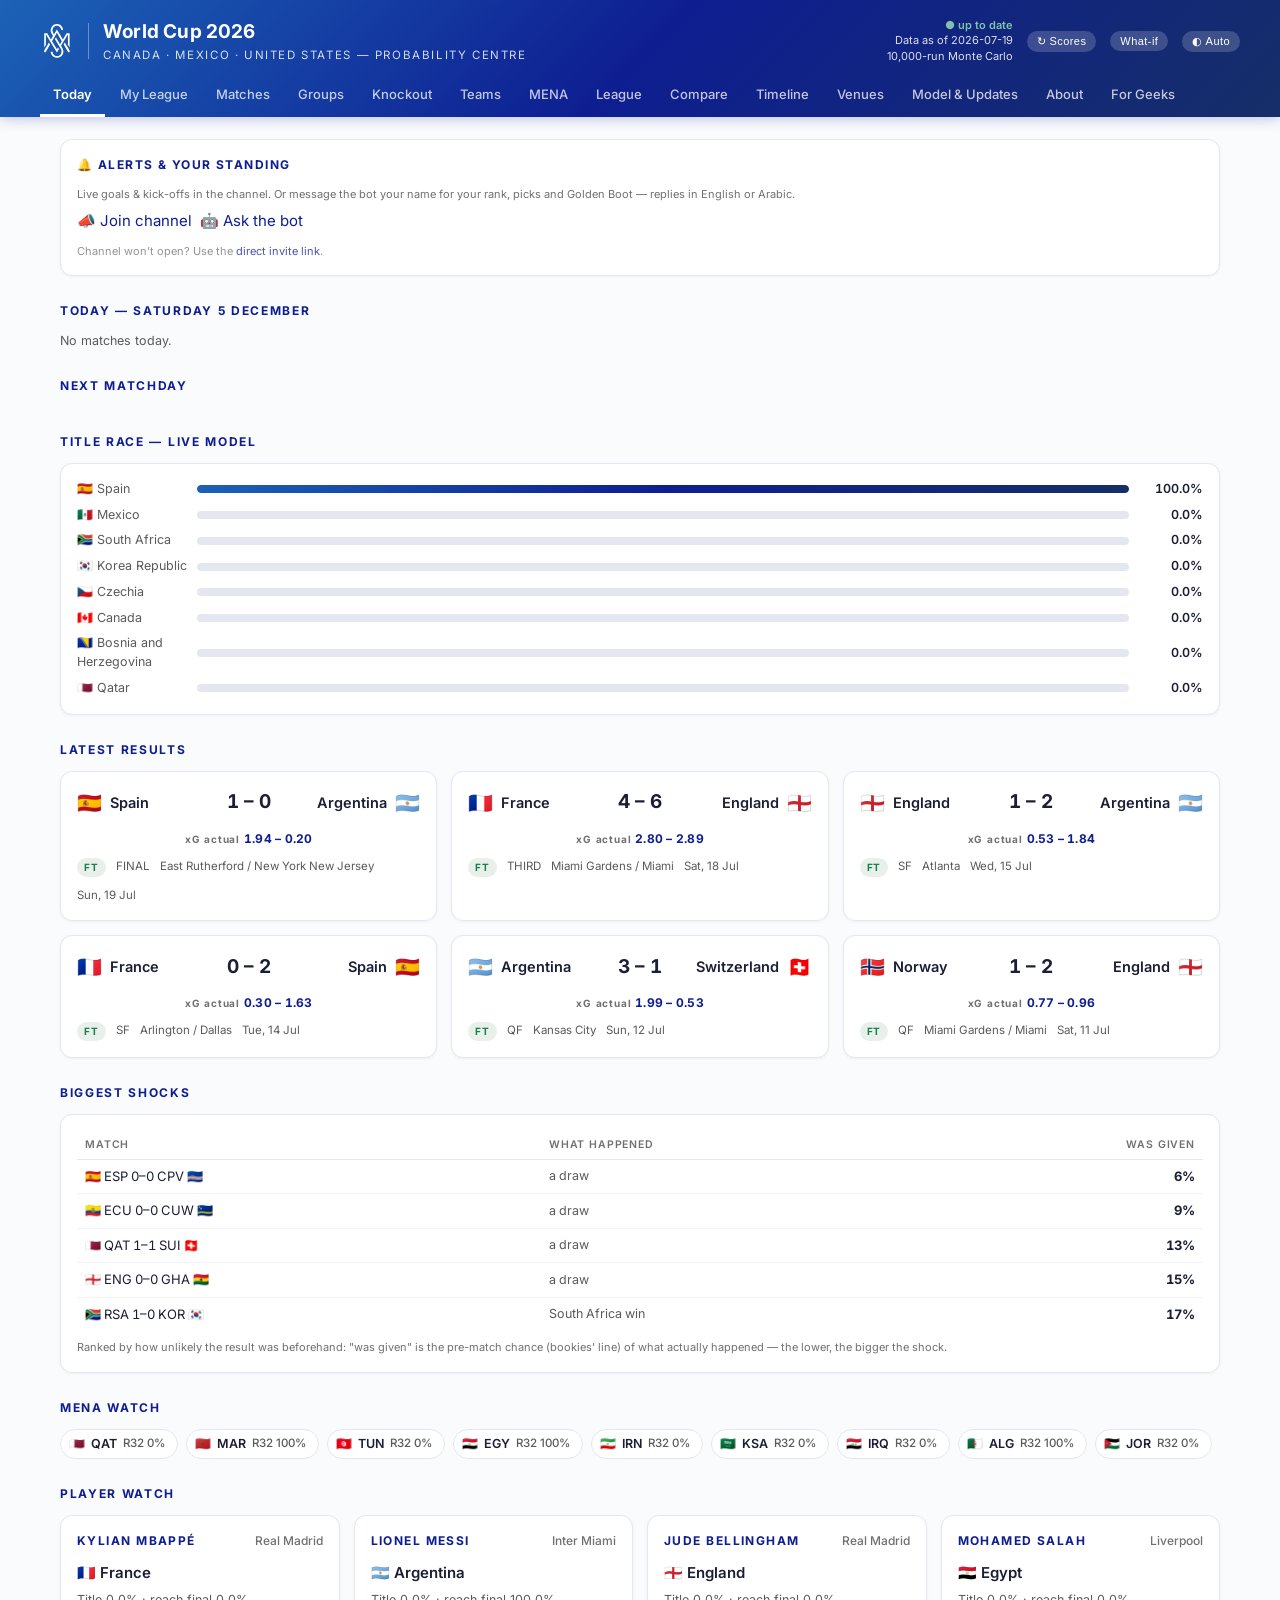
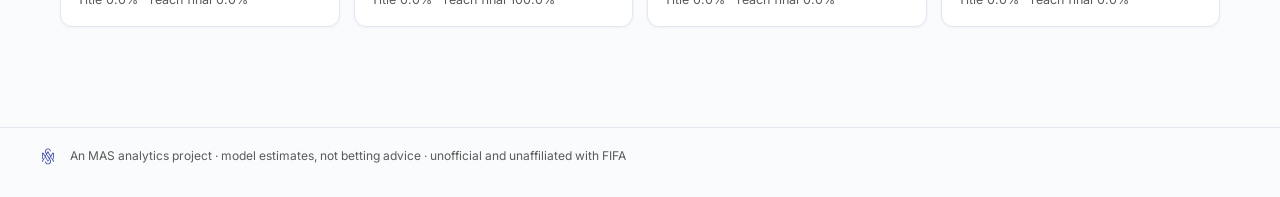
==== commit fee49523: "league: final board — competition ranking (ties share a place: 1, T2 T2, T4 x5, T9...), alphabetical" ====
--- a/index.html
+++ b/index.html
@@ -30,7 +30,7 @@
 <link href="https://fonts.googleapis.com/css2?family=Inter:wght@400;500;600;700&display=swap" rel="stylesheet">
 <link rel="icon" href="data:image/svg+xml,%3Csvg%20width%3D%22100%25%22%20height%3D%22100%25%22%20xmlns%3D%22http%3A//www.w3.org/2000/svg%22%20viewBox%3D%2246%2046%20192%20192%22%3E%20%20%20%3Ctitle%3EMAS%20monogram%3C/title%3E%20%20%20%3Cpath%20fill%3D%22%230E1E91%22%20fill-rule%3D%22evenodd%22%20d%3D%22M%20140.199219%2046.625%20C%20128.246094%2047.042969%20117.519531%2053.328125%20111.324219%2063.648438%20C%20104.769531%2074.574219%20104.492188%2087.652344%20111.0625%20100.066406%20L%20119.1875%20114.273438%20L%20107.808594%20132.847656%20L%2087.074219%2098.292969%20L%2069.738281%2098.292969%20L%2069.738281%20178.734375%20L%2079.292969%20162.734375%20L%2079.292969%20105.859375%20L%20141.453125%20206.273438%20L%20153.191406%20186.980469%20L%20147.835938%20178.074219%20L%20141.484375%20188.96875%20L%20114.078125%20143.296875%20L%20141.464844%2095.660156%20L%20168.851562%20143.296875%20L%20159.023438%20159.679688%20L%20136.226562%20121.5625%20L%20135.53125%20122.8125%20L%20135.511719%20122.785156%20L%20131.789062%20129.554688%20L%20131.21875%20130.585938%20L%20131.222656%20130.589844%20L%20130.582031%20131.753906%20L%20152.066406%20167.71875%20L%20152.625%20168.6875%20L%20164.019531%20187.640625%20C%20169.027344%20195.988281%20169.027344%20206.355469%20164.019531%20214.707031%20C%20159.640625%20222.003906%20152.226562%20226.605469%20143.875%20227.355469%20C%20142.753906%20227.457031%20141.628906%20227.457031%20140.511719%20227.355469%20C%20132.15625%20226.605469%20124.746094%20222.003906%20120.367188%20214.707031%20C%20118.285156%20211.234375%20117.03125%20207.3125%20116.707031%20203.292969%20L%20106.390625%20203.292969%20C%20106.722656%20208.921875%20108.417969%20214.410156%20111.324219%20219.253906%20C%20117.734375%20229.941406%20129.003906%20236.328125%20141.46875%20236.328125%20C%20141.757812%20236.328125%20142.792969%20236.332031%20142.792969%20236.332031%20C%20155.253906%20236.332031%20166.523438%20229.949219%20172.933594%20219.265625%20C%20176.863281%20212.71875%20178.476562%20205.242188%20177.789062%20197.925781%20C%20177.332031%20193.085938%20176.027344%20188.132812%20173.539062%20183.957031%20L%20164.574219%20168.960938%20L%20203.636719%20105.859375%20L%20203.636719%20162.734375%20L%20204.144531%20163.582031%20L%20204.339844%20164.058594%20L%20212.160156%20177.003906%20L%20213.195312%20178.734375%20L%20213.195312%2098.292969%20L%20195.855469%2098.292969%20L%20175.117188%20132.855469%20L%20164.515625%20115.183594%20L%20163.941406%20114.183594%20L%20155.296875%2099.820312%20L%20141.46875%2076.769531%20L%20125.164062%20104.039062%20L%20122.394531%2099.113281%20L%20122.070312%2098.570312%20L%20122.085938%2098.5625%20L%20120.199219%2095.207031%20C%20115.398438%2086.089844%20115.417969%2076.25%20120.238281%2068.210938%20C%20124.496094%2061.113281%20131.621094%2056.566406%20139.683594%2055.632812%20C%20140.992188%2055.480469%20142.308594%2055.484375%20143.613281%2055.652344%20C%20151.554688%2056.667969%20158.546875%2061.191406%20162.75%2068.199219%20C%20164.859375%2071.710938%20166.117188%2075.667969%20166.429688%2079.71875%20L%20176.546875%2079.71875%20C%20176.226562%2074.050781%20174.53125%2068.523438%20171.605469%2063.648438%20C%20165.421875%2053.347656%20154.722656%2047.0625%20142.792969%2046.625%20C%20142.367188%2046.609375%20141.933594%2046.601562%20141.496094%2046.601562%20C%20141.070312%2046.601562%20140.636719%2046.609375%20140.199219%2046.625%20M%2069.738281%20196.242188%20L%2069.738281%20205.550781%20L%2077.460938%20205.550781%20L%20103.054688%20161.226562%20L%2096.65625%20150.894531%20Z%20M%20179.890625%20161.253906%20L%20205.464844%20205.550781%20L%20213.195312%20205.550781%20L%20213.195312%20196.246094%20L%20186.15625%20151.148438%20Z%20M%20179.890625%20161.253906%22/%3E%20%3C/svg%3E">
 <meta name="color-scheme" content="light dark">
-<script>window.WC_BUILT_AT="2026-07-19T22:05:12Z";</script>
+<script>window.WC_BUILT_AT="2026-07-19T23:11:29Z";</script>
 <script>
 /* Resolve the effective theme before first paint (no flash). Stored mode is auto|light|dark. */
 (function(){try{var raw=localStorage.getItem('wc26.theme.v1');var m='auto';if(raw){try{m=JSON.parse(raw);}catch(e){m=raw;}}var dark=m==='dark'||(m==='auto'&&window.matchMedia&&matchMedia('(prefers-color-scheme: dark)').matches);document.documentElement.dataset.theme=dark?'dark':'light';}catch(e){}})();
@@ -10238,7 +10238,7 @@
   // ---------- tabs ----------
   const tabs = [
     ['today', 'Today'], ['mine', 'My League'], ['matches', 'Matches'], ['groups', 'Groups'], ['bracket', 'Knockout'],
-    ['teams', 'Teams'], ['mena', 'MENA'], ['join', 'Join'], ['league', 'League'], ['compare', 'Compare'], ['timeline', 'Timeline'],
+    ['teams', 'Teams'], ['mena', 'MENA'], ['league', 'League'], ['compare', 'Compare'], ['timeline', 'Timeline'],
     ['venues', 'Venues'], ['model', 'Model & Updates'], ['about', 'About'], ['geeks', 'For Geeks']];
 
   // In-app control to enable web-push match alerts (goals + kick-offs). Stays quiet
@@ -10626,167 +10626,11 @@
   function encodeEntry(o) { return btoa(unescape(encodeURIComponent(JSON.stringify(o)))).replace(/=+$/, ''); }
   function decodeEntry(s) { return JSON.parse(decodeURIComponent(escape(atob(s.trim())))); }
 
-  function renderJoin(root) {
-    const sc = D.league.scoring;
-    root.append(el('div', { class: 'card', style: 'margin-bottom:14px' },
-      el('h3', null, 'How it works'),
-      el('p', { class: 'muted' },
-        'Pick a winner for each of the twelve groups, two finalists, and the champion. Send the code this page generates to Mohammed on WhatsApp; the published leaderboard updates with the site. Scoring: ' +
-        sc.groupWinner + ' points per correct group winner, ' + sc.finalist + ' per correct finalist, ' + sc.champion + ' for the champion. Two rules the form enforces: your champion must be one of your finalists, and your two finalists must be able to reach the final from opposite halves of the official bracket given your own group winners — the form will tell you if a pair cannot meet in the final.')));
-
-    // picks form
-    const name = el('input', { placeholder: 'Your name', style: 'min-width:180px' });
-    const gSel = {};
-    const pickGrid = el('div', { class: 'picks-grid' }, GROUPS.map(g => {
-      gSel[g] = el('select', null,
-        el('option', { value: '' }, '— choose —'),
-        D.teams.filter(t => t.group === g).map(t => el('option', { value: t.code }, t.flag + ' ' + t.name)));
-      return el('div', null, el('label', null, 'Group ' + g + ' winner'), gSel[g]);
-    }));
-    const allOpts = () => [el('option', { value: '' }, '— choose —')]
-      .concat(D.teams.slice().sort((a, b) => a.name.localeCompare(b.name)).map(t => el('option', { value: t.code }, t.flag + ' ' + t.name)));
-    const f1 = el('select', null, allOpts()), f2 = el('select', null, allOpts()), ch = el('select', null, allOpts());
-    const out = el('div');
-    root.append(el('div', { class: 'card no-print', style: 'margin-bottom:14px' },
-      el('h3', null, 'Make your picks'),
-      el('div', { class: 'formrow' }, name),
-      pickGrid,
-      el('div', { class: 'formrow', style: 'margin-top:10px' },
-        el('div', null, el('label', { class: 'tiny' }, 'Finalist 1'), f1),
-        el('div', null, el('label', { class: 'tiny' }, 'Finalist 2'), f2),
-        el('div', null, el('label', { class: 'tiny' }, 'Champion'), ch),
-        el('button', {
-          class: 'btn', onclick: () => {
-            if (!name.value.trim()) { out.replaceChildren(el('p', { class: 'muted' }, 'Add your name first.')); return; }
-            const unpicked = GROUPS.filter(g => !gSel[g].value);
-            if (unpicked.length) { out.replaceChildren(el('p', { class: 'muted' }, 'Pick a winner for every group — still missing: ' + unpicked.join(', ') + '.')); return; }
-            if (!f1.value || !f2.value || !ch.value) { out.replaceChildren(el('p', { class: 'muted' }, 'Pick both finalists and a champion.')); return; }
-            if (f1.value === f2.value) { out.replaceChildren(el('p', { class: 'muted' }, 'The two finalists must be different teams.')); return; }
-            if (ch.value !== f1.value && ch.value !== f2.value) {
-              out.replaceChildren(el('p', { class: 'muted' }, 'Your champion has to be one of your two finalists — a team cannot win the cup without reaching the final.'));
-              return;
-            }
-            const w = {}; GROUPS.forEach(g => w[g] = gSel[g].value);
-            const fz = E.finalFeasible({ w, f: [f1.value, f2.value] }, D);
-            if (!fz.ok) {
-              const sameHalf = (fz.h1[0] === 0 && fz.h2[0] === 0) ? 'top' : 'bottom';
-              out.replaceChildren(el('p', { class: 'muted' },
-                T[f1.value].name + ' and ' + T[f2.value].name + ' cannot meet in the final on your own picks: given your group winners, both sides of that pairing land in the ' + sameHalf + ' half of the official bracket, so they would knock each other out before the final. Change one finalist, or change a group winner so they end up on opposite sides of the draw.'));
-              return;
-            }
-            const code = encodeEntry({ v: 1, n: name.value.trim(), w, f: [f1.value, f2.value], c: ch.value });
-            out.replaceChildren(
-              el('code', { class: 'codebox' }, code),
-              el('div', { class: 'formrow', style: 'margin-top:8px' },
-                el('button', { class: 'btn small ghost', onclick: () => navigator.clipboard.writeText(code) }, 'Copy code'),
-                el('a', { class: 'btn small', href: 'https://wa.me/?text=' + encodeURIComponent('My World Cup picks: ' + code), target: '_blank', style: 'display:inline-block;text-decoration:none' }, 'Share on WhatsApp')));
-          }
-        }, 'Generate code')),
-      out));
-
-    // ---------- round 2: the props ----------
-    root.append(el('h2', { class: 'section' }, 'Round 2 — The Props'));
-    root.append(el('div', { class: 'card', style: 'margin-bottom:14px' },
-      el('h3', null, 'Six side prizes', el('span', { class: 'right' }, 'entries closed')),
-      el('p', { class: 'muted' },
-        'Separate from the main league, separate prizes, everyone started equal: the Golden Boot winner, the top assist provider, the team that collects the most cards (the Dirty Trophy), the team that scores the most goals, the MENA side that goes furthest, and the host nation that survives longest. Each entrant\'s total-goals number doubles as the official tiebreaker for the main league. Entries are now closed.')));
-
-    root.append(el('div', { class: 'card', style: 'margin-bottom:14px' },
-      el('h3', null, 'Props entries are closed'),
-      el('p', { class: 'muted' },
-        'The side-prizes competition is now closed to new entries — the ' + (D.league.props || []).length
-        + ' props entries already in are locked. Follow the live props race on the ', el('b', null, 'League'), ' tab.')));
-
-    root.append(el('p', { class: 'muted', style: 'margin-top:14px' },
-      'Sent your code? Watch the standings, the selections board and the live props race on the ', el('b', null, 'League'), ' tab.'));
-  }
-
-  // Shared league scoring — used by both the League tab and the My League tab so
-  // they rank identically. Returns the merged entries, resolved outcomes, an
-  // elim() helper and the sorted, scored rows.
-  function leagueStandings() {
-    const sc = D.league.scoring;
-    const pubNames = new Set((D.league.entries || []).map(e => e.n.toLowerCase()));
-    const entries = (D.league.entries || []).map(e => ({ ...e, src: 'published' }))
-      .concat(leagueLocal.filter(e => !pubNames.has((e.n || '').toLowerCase())).map(e => ({ ...e, src: 'local' })));
-    const resolved = E.resolvedOutcomes(effData());
-    const prov = E.provisionalOutcomes(effData());
-    const allGroupsDone = Object.keys(resolved.groupWinners).length === 12;
-    // Teams knocked out in a completed knockout match (the loser of any decided KO tie;
-    // score.winner covers penalty/extra-time results). Without this, a group winner who
-    // then loses in the R32+ is still treated as "alive" on every league surface.
-    const koOut = new Set();
-    effData().matches.filter(m => m.stage !== 'group' && m.status === 'completed' && m.score)
-      .forEach(m => {
-        const w = m.score.winner ||
-          (m.score.team1 > m.score.team2 ? m.team1 : m.score.team2 > m.score.team1 ? m.team2 : null);
-        if (w) koOut.add(w === m.team1 ? m.team2 : m.team1);
-      });
-    const elim = c => {
-      if (koOut.has(c)) return true;
-      if (!T[c] || !resolved.groupWinners[T[c].group]) return false;
-      const posn = TABLES[T[c].group].findIndex(r => r.team === c);
-      if (posn === 3) return true;
-      if (posn === 2 && allGroupsDone) return SIM.teams[c].r32 === 0;
-      return false;
-    };
-    // Team -> official bracket half (0 = top/feeds SF1, 1 = bottom/feeds SF2) from the
-    // pinned R32 draw: r32Template slot index < 8 is the top half. Used to cap the finalist
-    // ceiling — two finalist picks in the SAME half can meet before the final, so at most
-    // one can be a finalist. Empty until the bracket is generated (then fall back per-pick).
-    const r32byId = {};
-    effData().matches.forEach(m => { if (m.stage === 'r32') r32byId[m.id] = m; });
-    const teamHalf = {};
-    (D.r32Template || []).forEach((slot, i) => {
-      const gm = r32byId[slot.id]; if (!gm) return;
-      const half = i < 8 ? 0 : 1;
-      if (gm.team1) teamHalf[gm.team1] = half;
-      if (gm.team2) teamHalf[gm.team2] = half;
-    });
-    const bracketPinned = (D.r32Template || []).length > 0 &&
-      (D.r32Template || []).every(s => { const gm = r32byId[s.id]; return gm && gm.team1 && gm.team2; });
-    const rows = entries.map(e => {
-      let pts = 0, exp = 0, max = 0;
-      GROUPS.forEach(g => {
-        const pick = e.w && e.w[g];
-        if (!pick || !T[pick]) return;
-        const win = resolved.groupWinners[g];
-        if (win) { const hit = win === pick ? sc.groupWinner : 0; pts += hit; exp += hit; max += hit; }
-        else { exp += SIM.teams[pick].groupWin * sc.groupWinner; max += sc.groupWinner; }
-      });
-      (e.f || []).forEach(fc => {
-        if (!T[fc]) return;
-        if (resolved.finalists) { const hit = resolved.finalists.includes(fc) ? sc.finalist : 0; pts += hit; exp += hit; max += hit; }
-        else { exp += SIM.teams[fc].fin * sc.finalist; }   // ceiling handled below (half-capped)
-      });
-      if (!resolved.finalists) {
-        // Ceiling: only ALIVE finalist picks can still score, and at most one per official
-        // bracket half can reach the final, so credit sc.finalist once per DISTINCT half.
-        // Before the bracket is pinned (or for an unseated pick) fall back to per-pick.
-        const aliveF = (e.f || []).filter(fc => T[fc] && !elim(fc));
-        if (bracketPinned && aliveF.every(fc => teamHalf[fc] !== undefined)) {
-          max += (new Set(aliveF.map(fc => teamHalf[fc]))).size * sc.finalist;
-        } else {
-          max += aliveF.length * sc.finalist;
-        }
-      }
-      if (e.c && T[e.c]) {
-        if (resolved.champion) { const hit = resolved.champion === e.c ? sc.champion : 0; pts += hit; exp += hit; max += hit; }
-        else { exp += SIM.teams[e.c].champ * sc.champion; if (!elim(e.c)) max += sc.champion; }
-      }
-      const provPts = E.scoreEntry(e, prov, sc).pts;
-      return { e, pts, exp, max, prov: provPts };
-    }).sort((a, b) => b.pts - a.pts || b.prov - a.prov || b.exp - a.exp);
-    return { sc, entries, resolved, prov, allGroupsDone, elim, rows };
-  }
-
-  // My League — a family member taps their name and sees their own standing,
-  // picks, what is still alive for them, their side prizes and a shareable card.
   function renderMine(root) {
     root.append(el('h2', { class: 'section' }, 'My League'));
     const { resolved, elim, rows } = leagueStandings();
     if (!rows.length) {
-      root.append(el('p', { class: 'muted' }, 'No entries on the board yet. Make your picks on the ', el('b', null, 'Join'), ' tab.'));
+      root.append(el('p', { class: 'muted' }, 'No entries on the board — the league has concluded and entries are closed.'));
       return;
     }
     const names = rows.map(r => r.e.n);
@@ -10814,9 +10658,10 @@
     const me = rows.find(r => r.e.n === mine);
     let myRank = '★';
     if (me && !me.e.exhibition) {
-      const provOrder = rows.filter(r => !r.e.exhibition).slice()
-        .sort((a, b) => b.prov - a.prov || b.exp - a.exp || b.pts - a.pts);
-      myRank = provOrder.findIndex(r => r.e.n === mine) + 1;
+      const rankedRows = rows.filter(r => !r.e.exhibition);
+      const better = rankedRows.filter(r => r.pts > me.pts).length;
+      const tied = rankedRows.filter(r => r.pts === me.pts).length;
+      myRank = (tied > 1 ? 'T' : '') + (better + 1);
     }
     const champ = me.e.c;
     const champCls = resolved.champion ? (resolved.champion === champ ? 'st-hit' : 'st-miss') : (champ && elim(champ) ? 'st-miss' : 'st-live');
@@ -10825,7 +10670,7 @@
 
     root.append(el('div', { class: 'card', style: 'margin-bottom:14px' },
       el('div', { class: 'mine-hero' },
-        el('div', null, el('div', { class: 'big' }, '#' + myRank), el('div', { class: 'lab' }, 'live rank, of ' + total)),
+        el('div', null, el('div', { class: 'big' }, '#' + myRank), el('div', { class: 'lab' }, 'final rank, of ' + total)),
         el('div', null, el('div', { class: 'big' }, '' + me.prov), el('div', { class: 'lab' }, 'live pts')),
         el('div', null, el('div', { class: 'big' }, me.exp.toFixed(1)), el('div', { class: 'lab' }, 'expected')),
         el('div', null, el('div', { class: 'big' }, '' + me.max), el('div', { class: 'lab' }, 'ceiling'))),
@@ -11000,34 +10845,10 @@
     const sc = D.league.scoring;
     root.append(el('div', { class: 'card no-print', style: 'margin-bottom:14px' },
       el('p', { class: 'muted', style: 'margin:0' },
-        'Not entered yet? Make your picks on the ', el('b', null, 'Join'), ' tab, then send Mohammed the code.')));
-
-    // import + leaderboard
-    const ta = el('textarea', { placeholder: 'Paste one or more codes, one per line' });
-    root.append(el('div', { class: 'card no-print', style: 'margin-bottom:14px' },
-      el('h3', null, 'Add entries'),
-      ta,
-      el('div', { class: 'formrow', style: 'margin-top:8px' },
-        el('button', {
-          class: 'btn small', onclick: () => {
-            let added = 0;
-            ta.value.split(/\s+/).filter(Boolean).forEach(line => {
-              try {
-                const e = decodeEntry(line);
-                if (e && e.n && e.w) {
-                  leagueLocal = leagueLocal.filter(x => x.n !== e.n).concat([e]);
-                  added++;
-                }
-              } catch (err) {}
-            });
-            lsSet(LS.league, leagueLocal); ta.value = '';
-            if (added) refresh();
-          }
-        }, 'Add to leaderboard'),
-        leagueLocal.length ? el('button', { class: 'btn small ghost', onclick: () => { leagueLocal = []; lsSet(LS.league, leagueLocal); refresh(); } }, 'Clear local entries') : null)));
+        'The tournament is over and the league is closed — the board below is final. Thank you all for playing; see you in 2030.')));
 
     const { entries, resolved, elim, rows } = leagueStandings();
-    if (!entries.length) { root.append(el('p', { class: 'muted' }, 'No entries yet. Make your picks on the Join tab and send the code round.')); return; }
+    if (!entries.length) { root.append(el('p', { class: 'muted' }, 'No entries — the league has concluded.')); return; }
     // exhibition entries (the commissioner) are ranked for display but carry no prize position
     // Provisional movement ▲▼: server-computed, baked into the published data
     // (D.league.movement = {name: signed places moved since the last completed match}).
@@ -11035,36 +10856,34 @@
     // all show the SAME movement, and it stays on the board between matches instead of
     // resetting every publish. Positive = moved up. What-if mode shows no arrows (the
     // board then reflects hypothetical results, not the real live race).
-    const move = (!whatIf.on && D.league && D.league.movement) || {};
-    const moveArrow = name => {
-      const d = move[name];
-      if (whatIf.on || d == null) return el('span', { class: 'tiny muted', style: 'margin-left:4px' }, '');
-      if (d > 0) return el('span', { title: 'up ' + d + ' since the last match', style: 'color:#2e9e5b;font-weight:700;margin-left:4px' }, '▲' + d);
-      if (d < 0) return el('span', { title: 'down ' + (-d) + ' since the last match', style: 'color:#c0392b;font-weight:700;margin-left:4px' }, '▼' + (-d));
-      return el('span', { class: 'tiny muted', title: 'no change since the last match', style: 'margin-left:4px' }, '–');
+    // FINAL BOARD (tournament complete, 19 July 2026): competition ranking — ties
+    // share a place (T2, T4...), alphabetical within a band, so equal points never
+    // read as different finishes. Live/Expected/Max retired with the last whistle.
+    // Entries are closed; every entry's data stays on the board.
+    const finalRows = rows.slice().sort((a, b) =>
+      b.pts - a.pts || a.e.n.localeCompare(b.e.n, undefined, { sensitivity: 'base' }));
+    const ranked = finalRows.filter(r => !r.e.exhibition);
+    const bandOf = r => {
+      const better = ranked.filter(x => x.pts > r.pts).length;
+      const size = ranked.filter(x => x.pts === r.pts).length;
+      return (size > 1 ? 'T' : '') + (better + 1);
     };
-    let rankNo = 0;
     root.append(el('div', { class: 'card', style: 'margin-bottom:14px' },
-      el('h3', null, 'Leaderboard', el('span', { class: 'right' }, Object.keys(resolved.groupWinners).length + ' of 12 groups final')),
+      el('h3', null, 'Final standings', el('span', { class: 'right' }, 'league closed · 19 July 2026')),
       el('table', null,
         el('tr', null,
-          el('th', null, '#'), el('th', null, 'Name'), el('th', null, 'Champion pick'),
-          el('th', { class: 'num' }, 'Live'), el('th', { class: 'num' }, 'Points'), el('th', { class: 'num' }, 'Expected'), el('th', { class: 'num' }, 'Max')),
-        rows.map(r => {
+          el('th', null, '#'), el('th', null, 'Name'), el('th', null, 'Champion pick'), el('th', { class: 'num' }, 'Points')),
+        finalRows.map(r => {
           const exh = r.e.exhibition;
-          if (!exh) rankNo++;
           return el('tr', { class: exh ? 'exhibition-row' : '' },
-            el('td', null, exh ? '★' : rankNo, exh ? '' : moveArrow(r.e.n)),
+            el('td', null, exh ? '★' : bandOf(r)),
             el('td', null, el('b', null, r.e.n),
               exh ? el('span', { class: 'exh-badge' }, 'EXHIBITION') : (r.e.src === 'local' ? el('span', { class: 'tiny' }, ' (local)') : '')),
             el('td', null, el('span', { class: 'teamcell' }, T[r.e.c] ? el('span', { class: 'fl' }, T[r.e.c].flag) : '', el('span', { class: 'nm' }, T[r.e.c] ? T[r.e.c].name : '—'))),
-            el('td', { class: 'num' }, el('b', null, r.prov)),
-            el('td', { class: 'num' }, r.pts),
-            el('td', { class: 'num' }, r.exp.toFixed(1)),
-            el('td', { class: 'num' }, r.max));
+            el('td', { class: 'num' }, el('b', null, r.pts)));
         })),
       el('p', { class: 'tiny', style: 'margin-top:8px' },
-        'Live: provisional points from the current group leaders — it moves with every result, and the ▲▼ shows each entry’s rank change since the last update. Points: official, locked in only from finished groups and knockouts (so still 0 until the first group completes). Expected: the model weighs every pick by its current probability. Max: the ceiling if every still-alive pick lands. ★ The commissioner’s exhibition entry is shown for interest only and does not compete for prizes.')));
+        'Final board — Spain won the final on 19 July 2026 and every category is settled. Tied entries share a place (T2, T4\u2026), ordered alphabetically within the tie. \u2605 The commissioner\u2019s exhibition entry is shown for interest only and holds no prize position.')));
 
     // The contenders — who can still win, enumerated over the remaining bracket.
     // Appears once both semi-final pairings are known; collapses as results land
@@ -11204,7 +11023,7 @@
     const pubNames = new Set((D.league.entries || []).map(e => (e.n || '').toLowerCase()));
     const entries = (D.league.entries || []).map(e => ({ ...e }))
       .concat(leagueLocal.filter(e => !pubNames.has((e.n || '').toLowerCase())));
-    if (!entries.length) { root.append(el('h2', { class: 'section' }, 'Compare picks'), el('p', { class: 'muted' }, 'No entries yet. Add yours on the League tab.')); return; }
+    if (!entries.length) { root.append(el('h2', { class: 'section' }, 'Compare picks'), el('p', { class: 'muted' }, 'No entries — the league has concluded.')); return; }
     const n = entries.length;
 
     // pick-frequency maps across the field
@@ -11888,7 +11707,7 @@
     document.querySelectorAll('nav button').forEach(b => b.classList.toggle('active', b.dataset.tab === activeTab));
     ({
       today: renderToday, mine: renderMine, matches: renderMatches, groups: renderGroups, bracket: renderBracket,
-      teams: renderTeams, mena: renderMena, join: renderJoin, league: renderLeague, compare: renderCompare, timeline: renderTimeline,
+      teams: renderTeams, mena: renderMena, league: renderLeague, compare: renderCompare, timeline: renderTimeline,
       venues: renderVenues, model: renderModel, about: renderAbout, geeks: renderGeeks,
     })[activeTab](root);
     if (bg) window.scrollTo(sx, sy); else window.scrollTo(0, 0);
